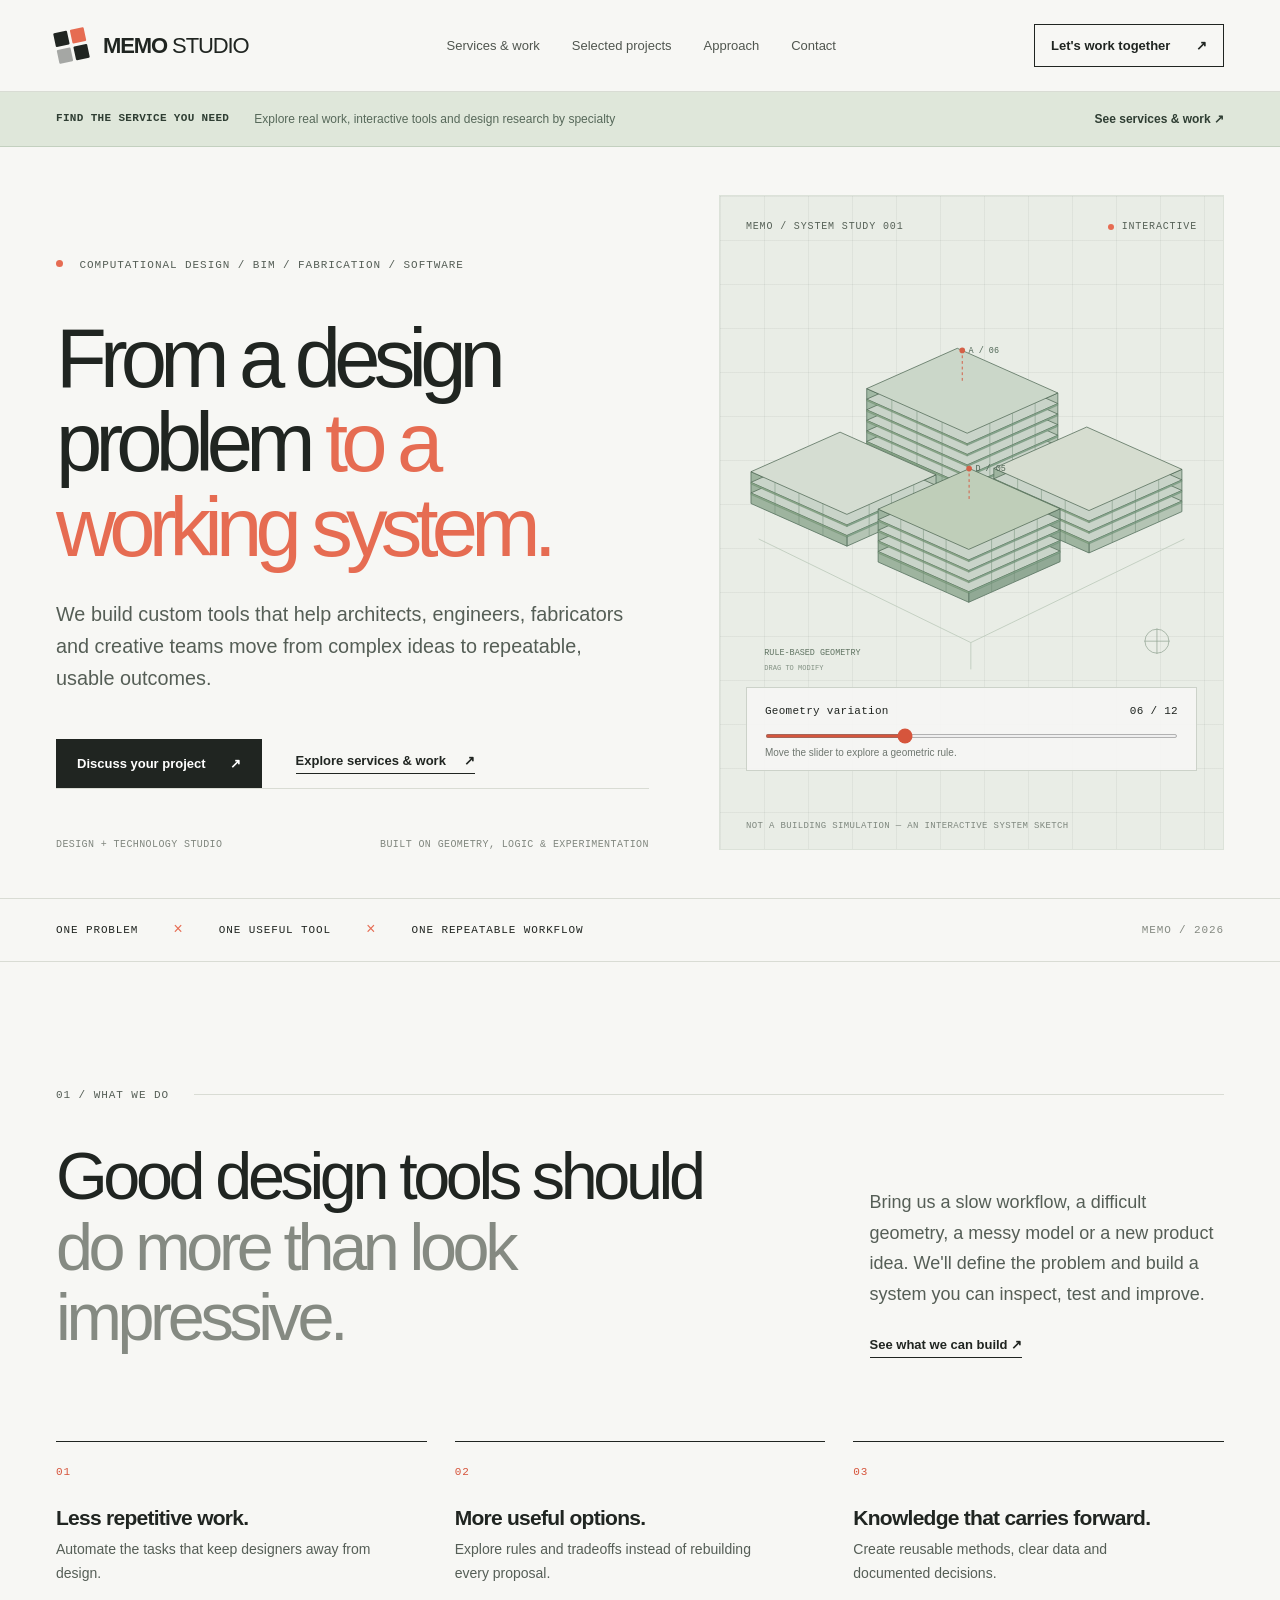
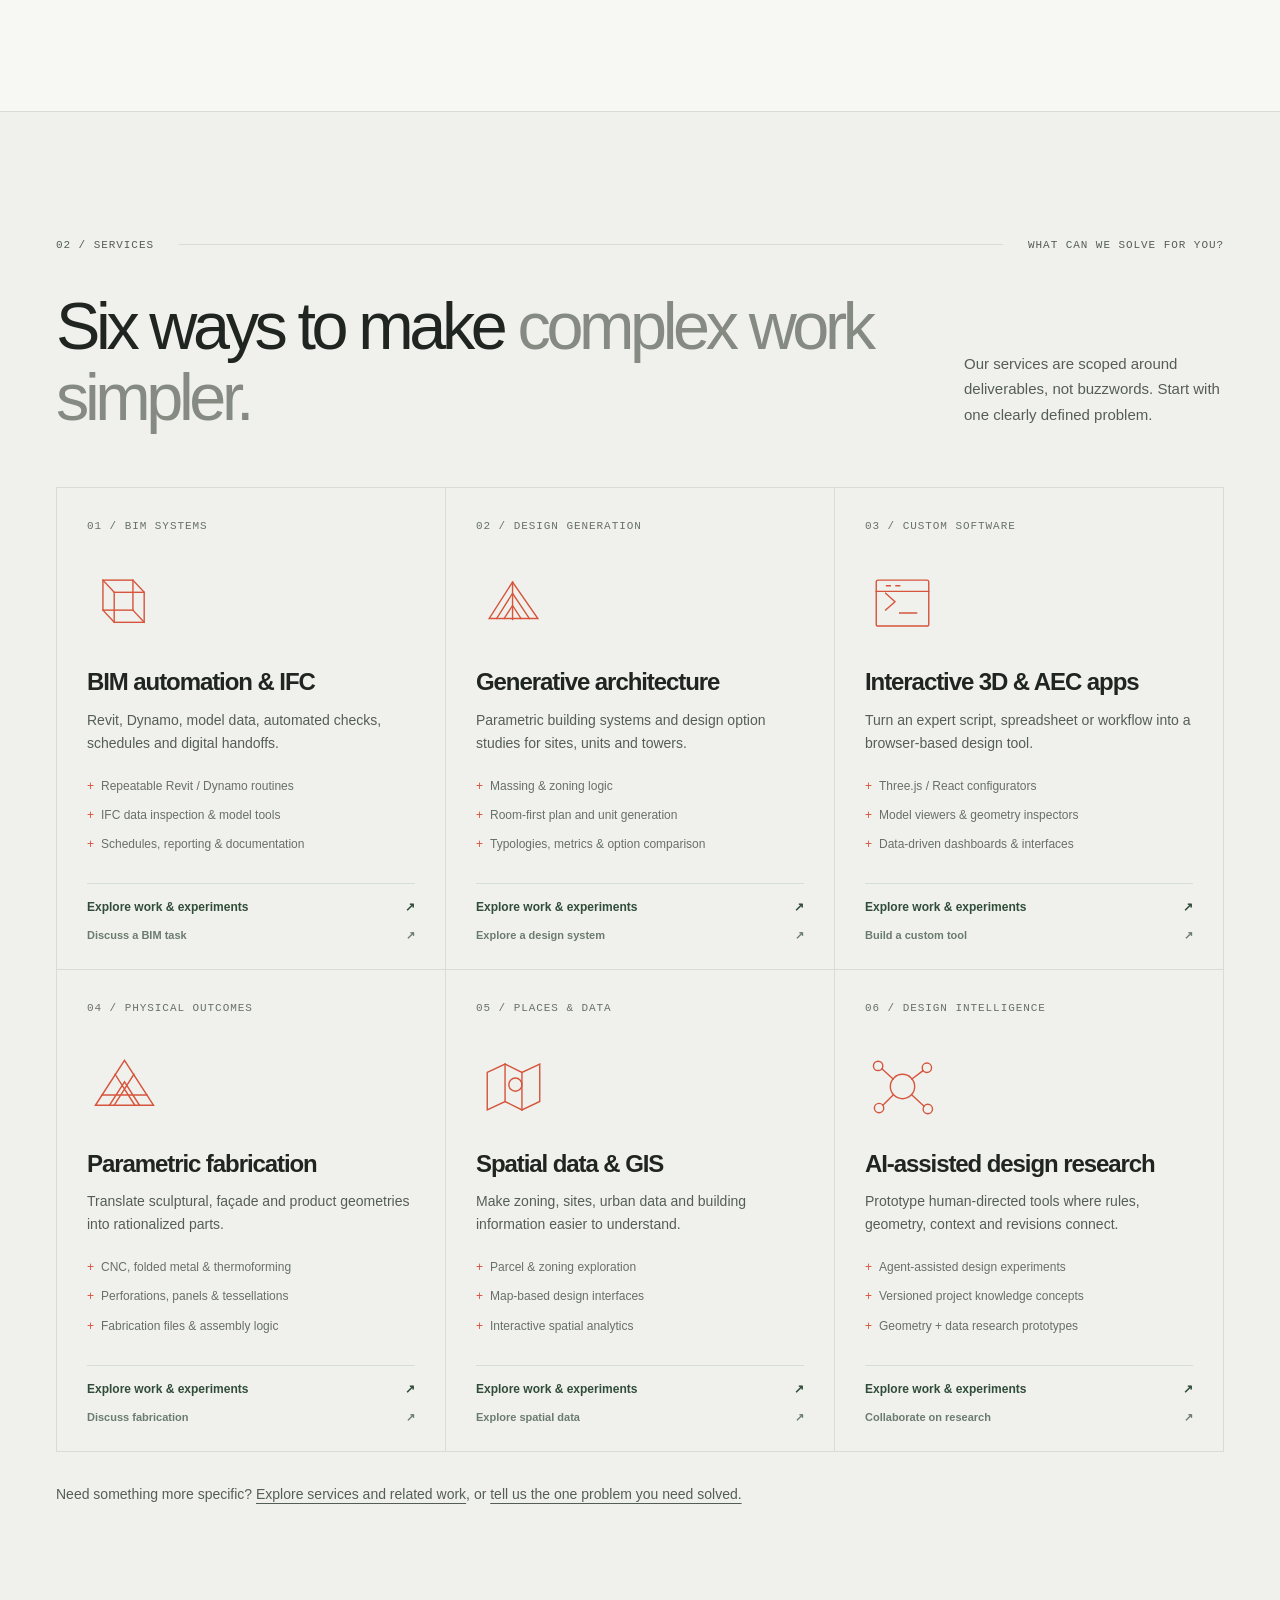
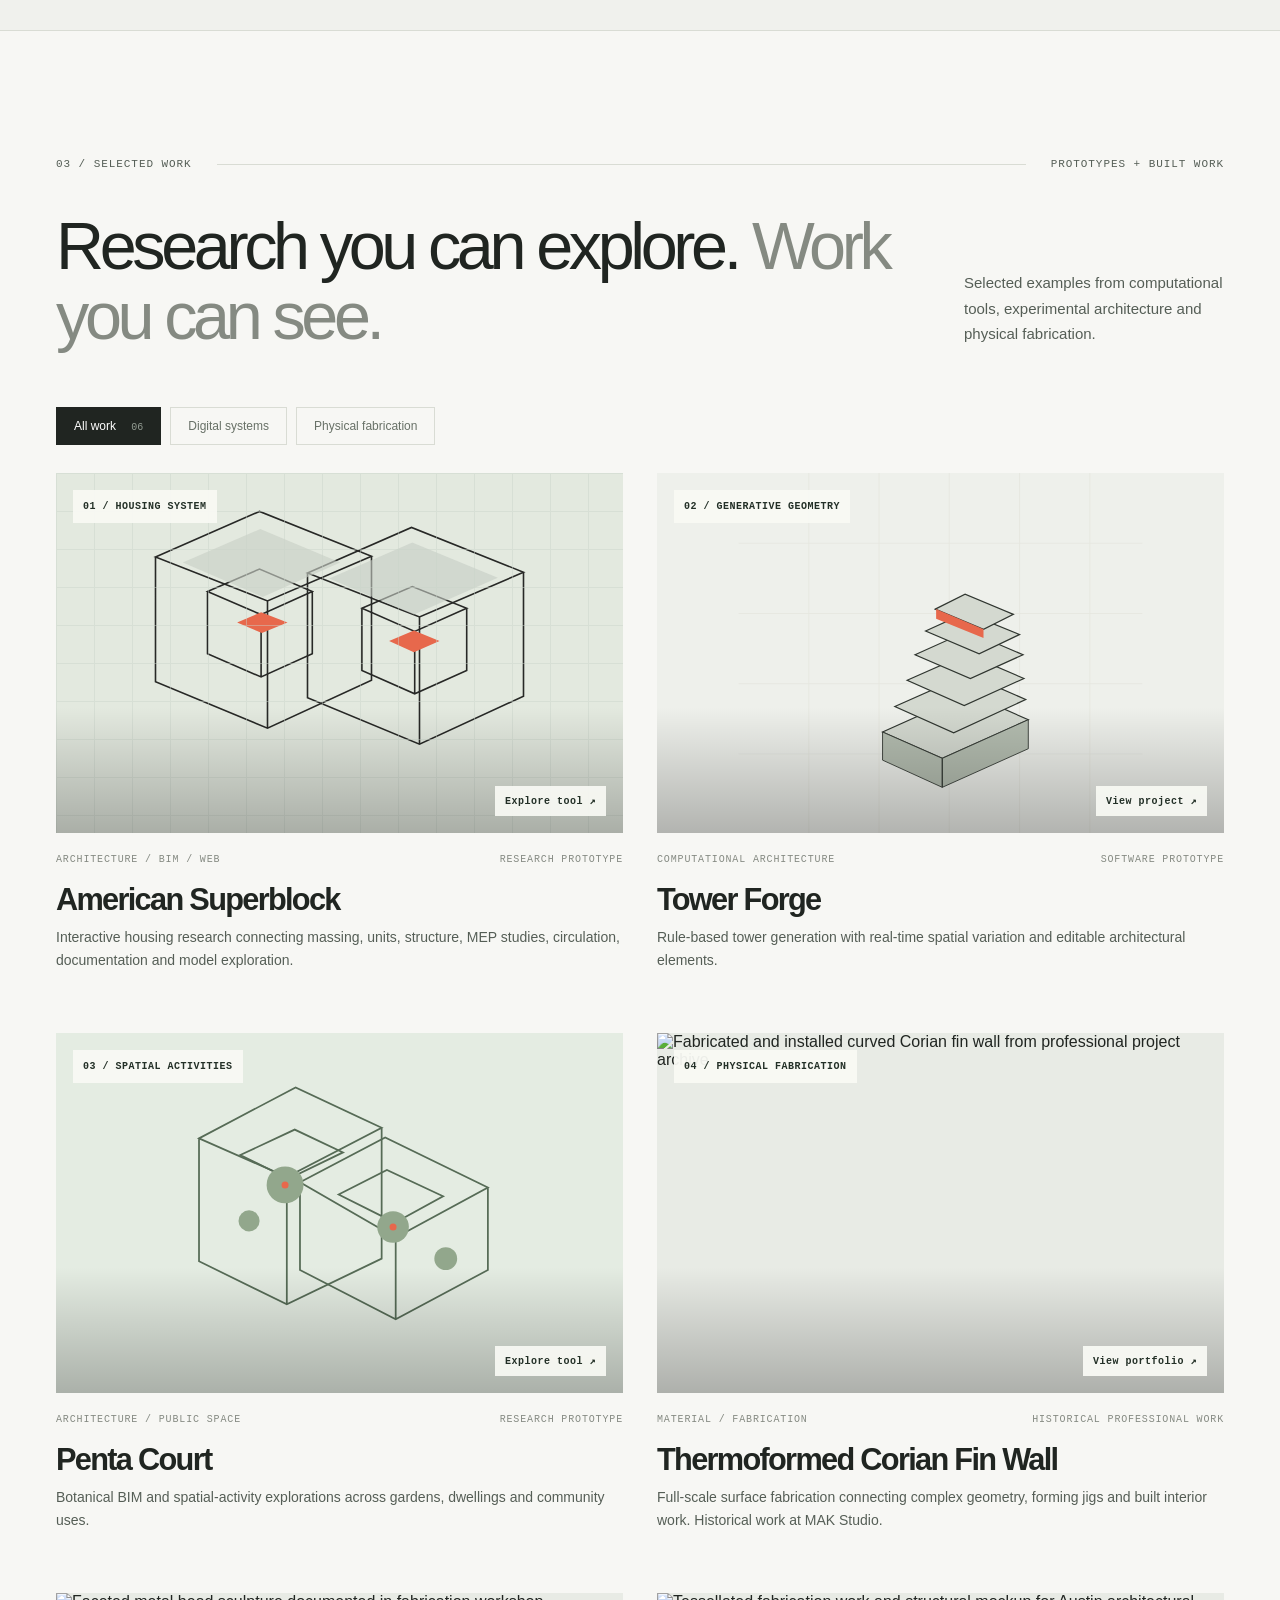
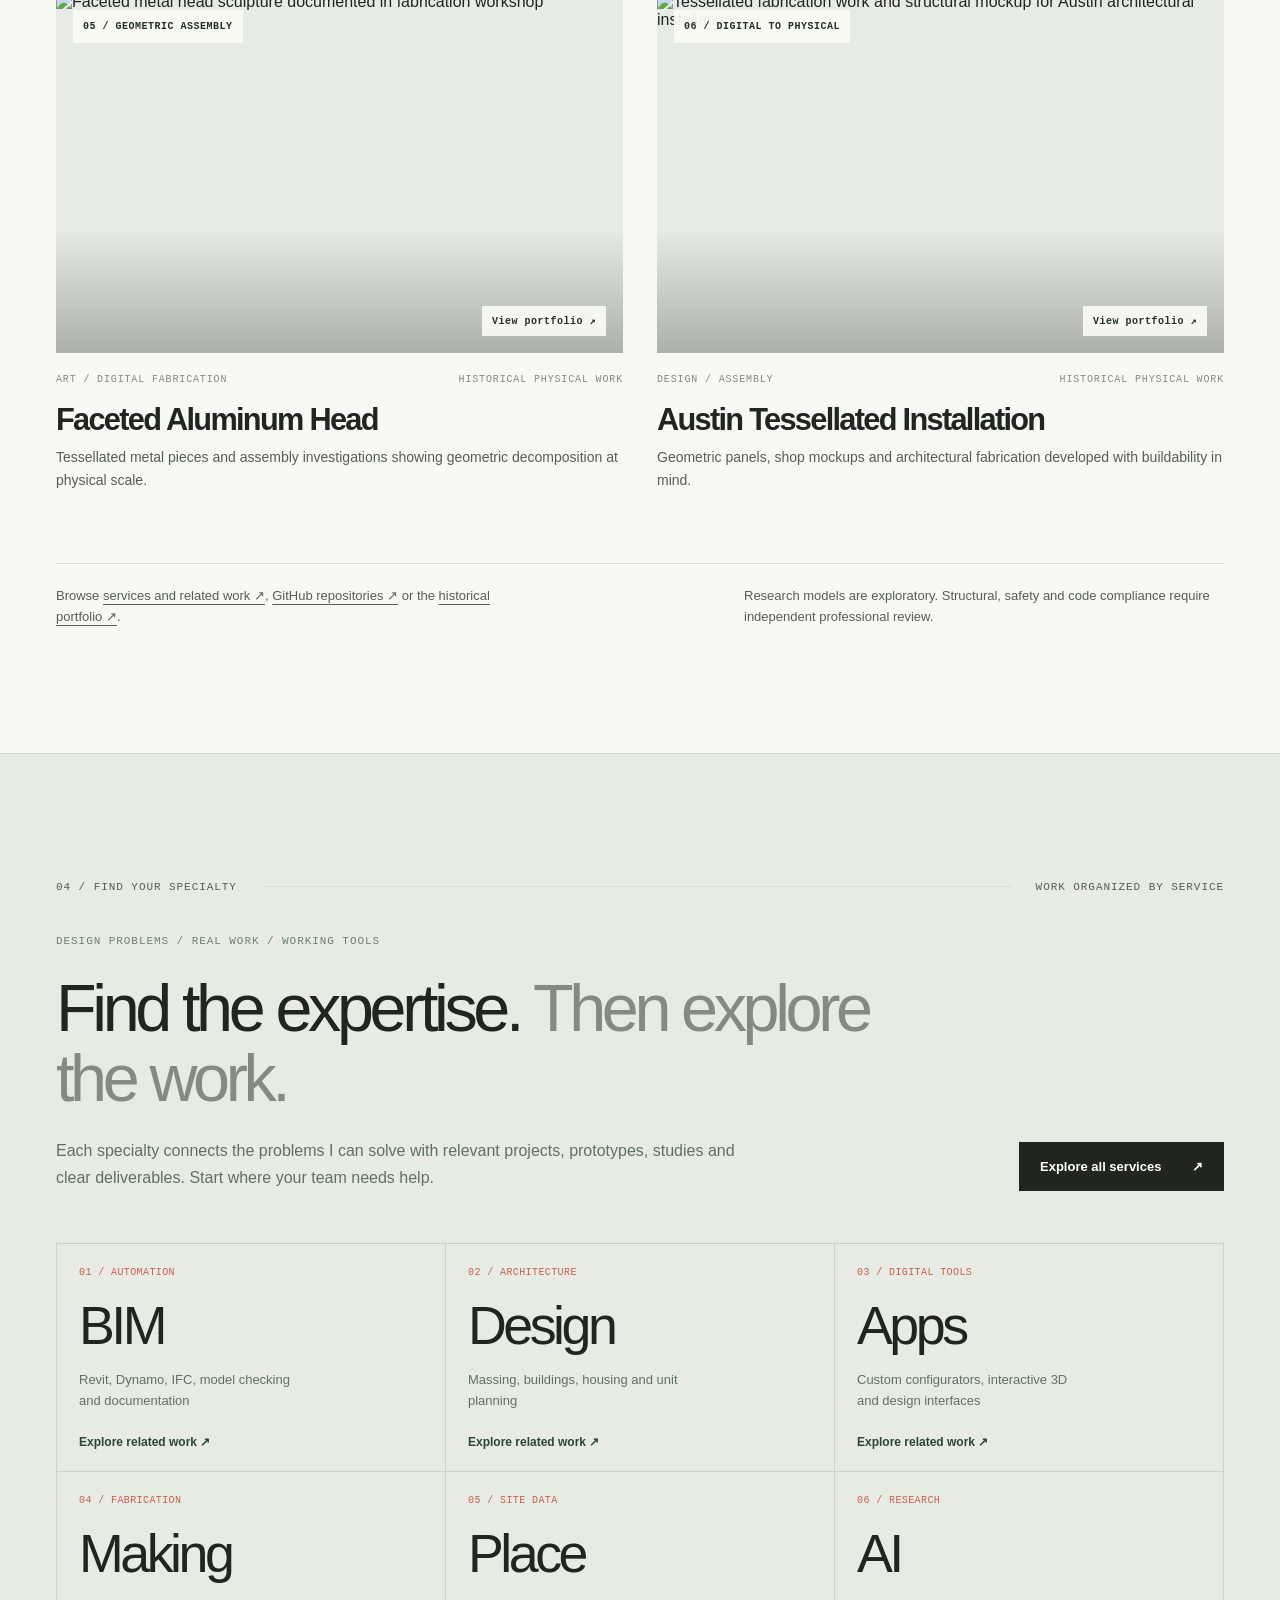
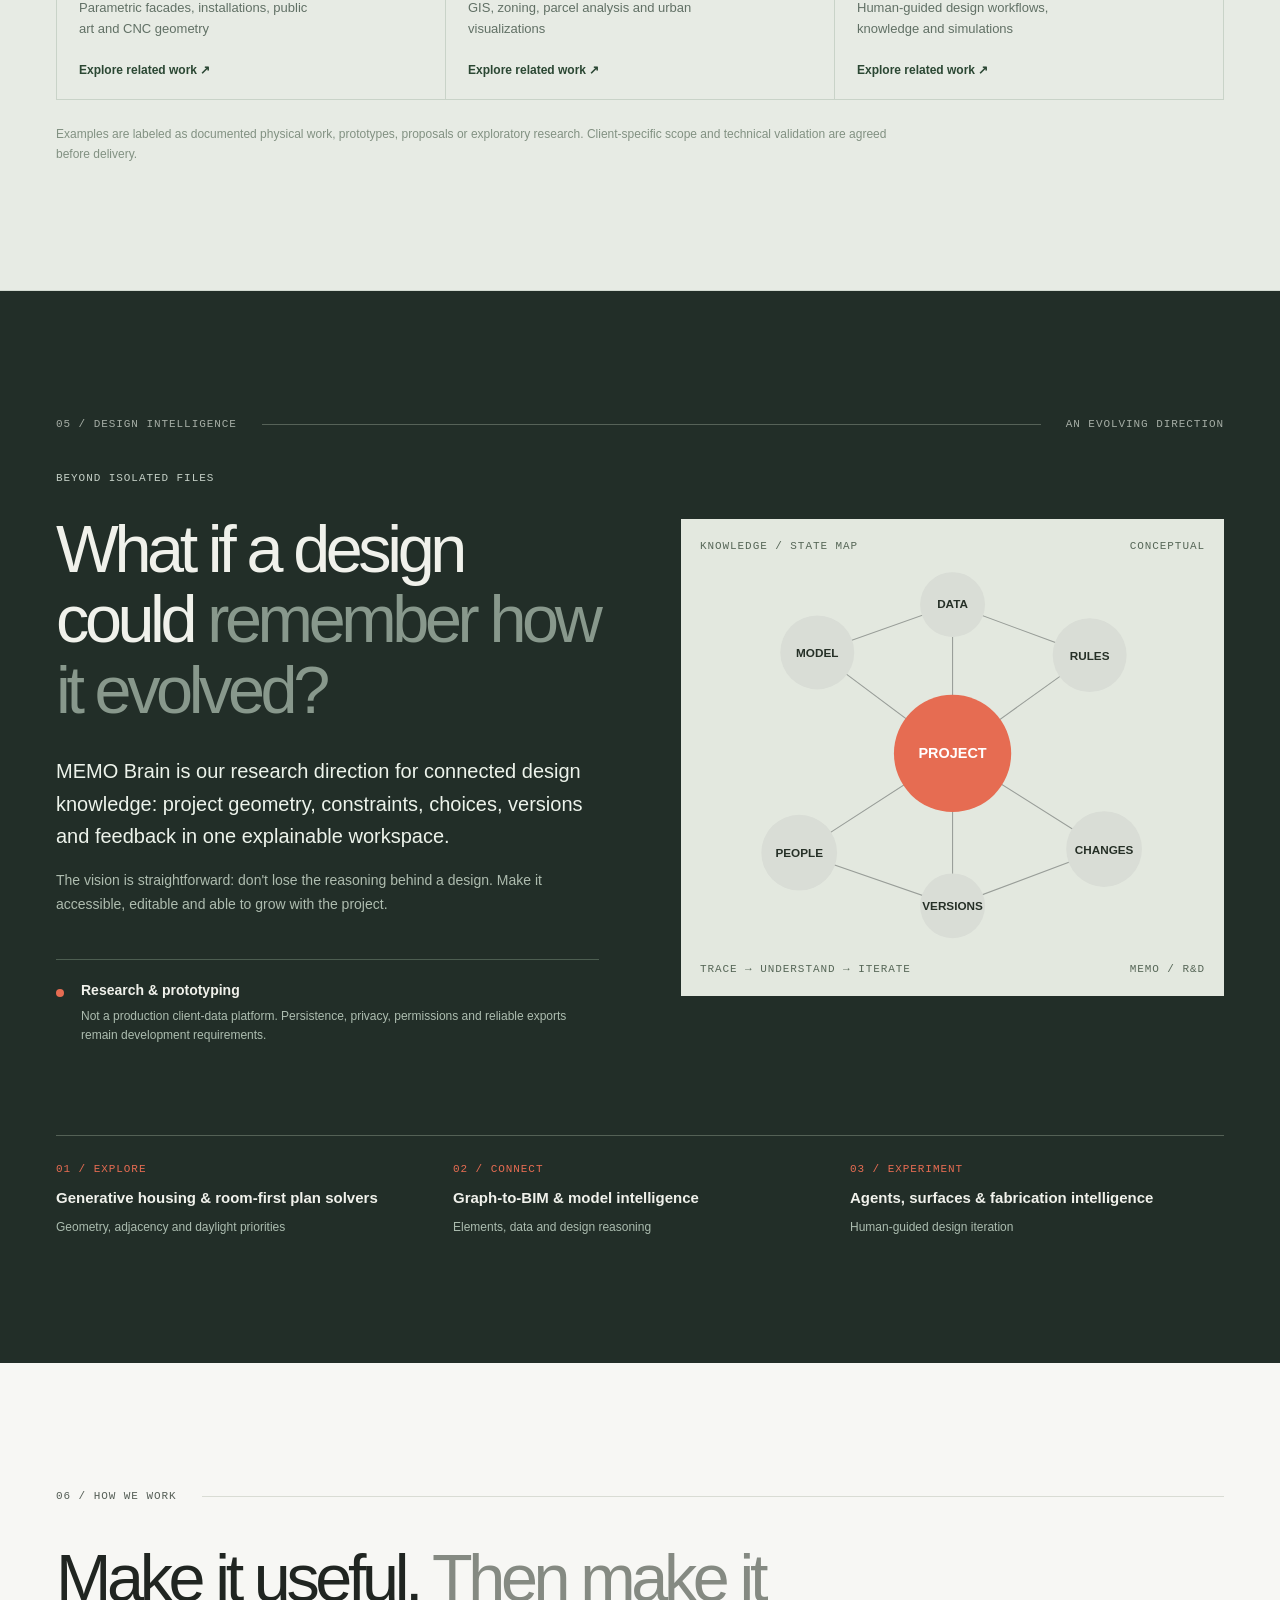
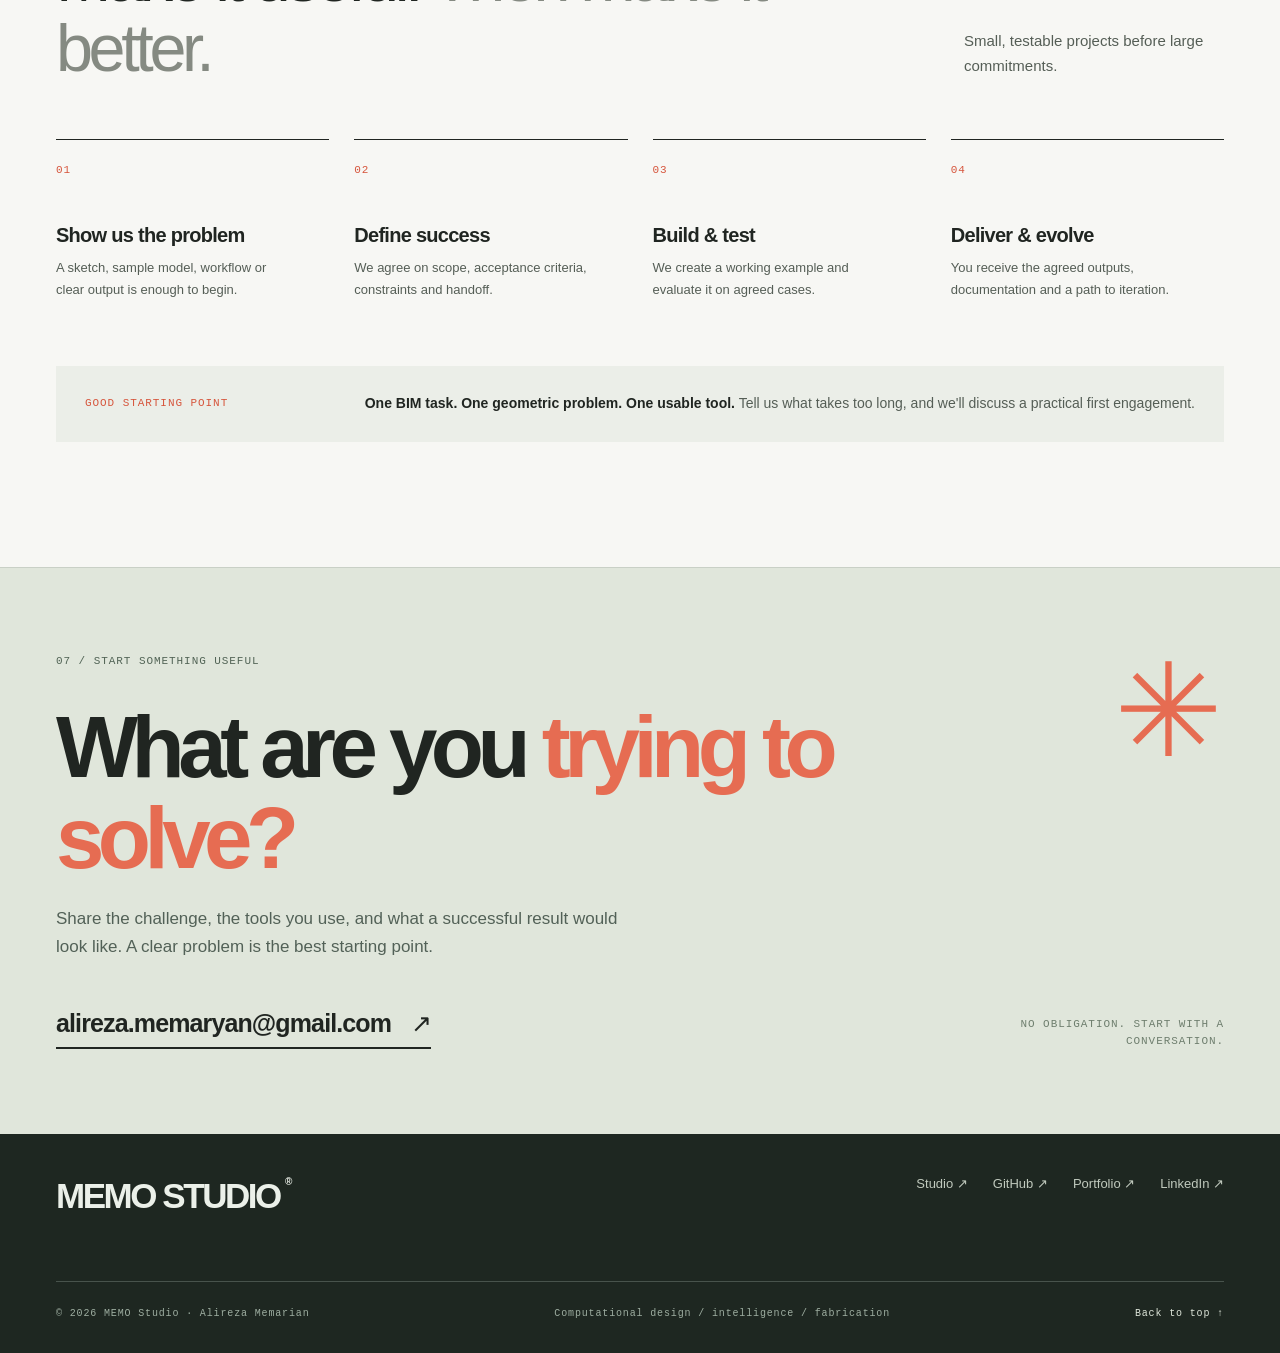
==== index.html @ 7d469c2b "Route homepage project and service links to intuitive services URL" ====
<!doctype html>
<html lang="en">
<head>
  <meta charset="utf-8">
  <meta name="viewport" content="width=device-width, initial-scale=1">
  <meta name="theme-color" content="#f7f7f4">
  <meta name="description" content="MEMO Studio develops computational design tools, BIM automation, generative architecture, parametric fabrication systems and interactive design software.">
  <meta property="og:title" content="MEMO Studio — Design Systems, Built to Work">
  <meta property="og:description" content="From a design problem to a working system. BIM automation, computational design, fabrication and intelligent tools.">
  <meta property="og:type" content="website">
  <title>MEMO STUDIO — From a design problem to a working system</title>
  <link rel="icon" href="./favicon.svg" type="image/svg+xml">
  <link rel="stylesheet" href="./styles.css">
  <script src="./script.js" defer></script>
</head>
<body>
  <a class="skip" href="#content">Skip to content</a>
  <header class="site-header" id="top">
    <div class="header-inner shell">
      <a class="brand" href="#top" aria-label="MEMO Studio home"><span class="brand-symbol" aria-hidden="true"><i></i><i></i><i></i><i></i></span><span>MEMO<span class="brand-light"> STUDIO</span></span></a>
      <nav aria-label="Primary navigation" class="desktop-nav"><a href="./services.html">Services &amp; work</a><a href="#work">Selected projects</a><a href="#approach">Approach</a><a href="#contact">Contact</a></nav>
      <a class="header-contact" href="mailto:alireza.memaryan@gmail.com?subject=MEMO%20Studio%20%E2%80%94%20Project%20inquiry">Let's work together <span aria-hidden="true">↗</span></a>
      <button class="mobile-menu" id="menuToggle" type="button" aria-expanded="false" aria-controls="mobileNav" aria-label="Open navigation"><span></span><span></span></button>
    </div>
    <nav id="mobileNav" class="mobile-nav" aria-label="Mobile navigation" hidden><a href="./services.html">Services &amp; work</a><a href="#work">Selected projects</a><a href="#lab">Research lab</a><a href="#approach">Approach</a><a href="#contact">Contact</a></nav>
  </header>
  <a class="atlas-launch-strip" href="./services.html"><span class="atlas-launch-inner shell"><strong>FIND THE SERVICE YOU NEED</strong><span>Explore real work, interactive tools and design research by specialty</span><b aria-hidden="true">See services &amp; work ↗</b></span></a>

  <main id="content">
    <section class="hero shell" aria-labelledby="hero-title">
      <div class="hero-copy">
        <p class="eyebrow"><span class="status-dot"></span> COMPUTATIONAL DESIGN / BIM / FABRICATION / SOFTWARE</p>
        <h1 id="hero-title">From a design problem <em>to a working system.</em></h1>
        <p class="hero-lead">We build custom tools that help architects, engineers, fabricators and creative teams move from complex ideas to repeatable, usable outcomes.</p>
        <div class="hero-actions"><a class="btn btn-dark" href="#contact">Discuss your project <span aria-hidden="true">↗</span></a><a class="text-link" href="./services.html">Explore services &amp; work <span aria-hidden="true">↗</span></a></div>
        <div class="hero-footnote"><span>Design + technology studio</span><span>Built on geometry, logic &amp; experimentation</span></div>
      </div>
      <div class="hero-visual" aria-label="Interactive modular design study">
        <div class="visual-top"><span>MEMO / SYSTEM STUDY 001</span><span class="live-indicator"><span></span> INTERACTIVE</span></div>
        <svg id="systemDrawing" viewBox="0 0 660 610" role="img" aria-label="An abstract, adjustable isometric modular geometry study"></svg>
        <div class="visual-controls"><div><label for="moduleSlider">Geometry variation</label><span id="moduleValue">06 / 12</span></div><input id="moduleSlider" type="range" min="3" max="12" value="6" aria-label="Change geometry variation"><p>Move the slider to explore a geometric rule.</p></div>
        <span class="visual-corner">NOT A BUILDING SIMULATION — AN INTERACTIVE SYSTEM SKETCH</span>
      </div>
    </section>

    <div class="ticker-border"><div class="shell ticker"><span>ONE PROBLEM</span><span class="ticker-x">×</span><span>ONE USEFUL TOOL</span><span class="ticker-x">×</span><span>ONE REPEATABLE WORKFLOW</span><span class="ticker-right">MEMO / 2026</span></div></div>

    <section class="intro shell section-pad" aria-labelledby="intro-title">
      <div class="section-index"><span>01 / WHAT WE DO</span><span class="rule"></span></div>
      <div class="intro-grid"><h2 id="intro-title" class="display-h2">Good design tools should <span class="muted">do more than look impressive.</span></h2><div class="intro-aside"><p>Bring us a slow workflow, a difficult geometry, a messy model or a new product idea. We'll define the problem and build a system you can inspect, test and improve.</p><a class="underlined" href="#services">See what we can build <span aria-hidden="true">↗</span></a></div></div>
      <div class="outcomes">
        <div><span class="outcome-number">01</span><h3>Less repetitive work.</h3><p>Automate the tasks that keep designers away from design.</p></div>
        <div><span class="outcome-number">02</span><h3>More useful options.</h3><p>Explore rules and tradeoffs instead of rebuilding every proposal.</p></div>
        <div><span class="outcome-number">03</span><h3>Knowledge that carries forward.</h3><p>Create reusable methods, clear data and documented decisions.</p></div>
      </div>
    </section>

    <section class="services-section section-pad" id="services" aria-labelledby="services-title">
      <div class="shell">
        <div class="section-index"><span>02 / SERVICES</span><span class="rule"></span><span>WHAT CAN WE SOLVE FOR YOU?</span></div>
        <div class="section-heading"><h2 id="services-title" class="display-h2">Six ways to make <span class="muted">complex work simpler.</span></h2><p>Our services are scoped around deliverables, not buzzwords. Start with one clearly defined problem.</p></div>
        <div class="services-grid">
          <article class="service-card"><span class="service-id">01 / BIM SYSTEMS</span><div class="service-icon" aria-hidden="true"><svg viewBox="0 0 80 80"><rect x="17" y="14" width="32" height="32"/><rect x="29" y="27" width="32" height="32"/><path d="M17 14 29 27 M49 14 61 27 M49 46 61 59 M17 46 29 59"/></svg></div><h3>BIM automation &amp; IFC</h3><p>Revit, Dynamo, model data, automated checks, schedules and digital handoffs.</p><ul><li>Repeatable Revit / Dynamo routines</li><li>IFC data inspection &amp; model tools</li><li>Schedules, reporting &amp; documentation</li></ul><a class="service-explore" href="./services.html#bim">Explore work &amp; experiments <span aria-hidden="true">↗</span></a><a href="mailto:alireza.memaryan@gmail.com?subject=BIM%20automation%20project" class="service-cta">Discuss a BIM task <span aria-hidden="true">↗</span></a></article>
          <article class="service-card"><span class="service-id">02 / DESIGN GENERATION</span><div class="service-icon" aria-hidden="true"><svg viewBox="0 0 80 80"><path d="m14 55 25-39 27 39H14Z"/><path d="m22 55 17-27 18 27M30 55l9-14 9 14"/><path d="M39 16v40"/></svg></div><h3>Generative architecture</h3><p>Parametric building systems and design option studies for sites, units and towers.</p><ul><li>Massing &amp; zoning logic</li><li>Room-first plan and unit generation</li><li>Typologies, metrics &amp; option comparison</li></ul><a class="service-explore" href="./services.html#generative">Explore work &amp; experiments <span aria-hidden="true">↗</span></a><a href="mailto:alireza.memaryan@gmail.com?subject=Generative%20architecture%20project" class="service-cta">Explore a design system <span aria-hidden="true">↗</span></a></article>
          <article class="service-card"><span class="service-id">03 / CUSTOM SOFTWARE</span><div class="service-icon" aria-hidden="true"><svg viewBox="0 0 80 80"><rect x="12" y="14" width="56" height="49" rx="2"/><path d="M12 26h56M23 20h4M33 20h4M22 46l10-9-10-9M37 49h18"/></svg></div><h3>Interactive 3D &amp; AEC apps</h3><p>Turn an expert script, spreadsheet or workflow into a browser-based design tool.</p><ul><li>Three.js / React configurators</li><li>Model viewers &amp; geometry inspectors</li><li>Data-driven dashboards &amp; interfaces</li></ul><a class="service-explore" href="./services.html#software">Explore work &amp; experiments <span aria-hidden="true">↗</span></a><a href="mailto:alireza.memaryan@gmail.com?subject=Custom%20AEC%20software%20project" class="service-cta">Build a custom tool <span aria-hidden="true">↗</span></a></article>
          <article class="service-card"><span class="service-id">04 / PHYSICAL OUTCOMES</span><div class="service-icon" aria-hidden="true"><svg viewBox="0 0 80 80"><path d="M9 60 40 12 71 60Z"/><path d="M24 60 40 35 56 60M16 49h48M30 27l21 33M50 27 29 60"/></svg></div><h3>Parametric fabrication</h3><p>Translate sculptural, façade and product geometries into rationalized parts.</p><ul><li>CNC, folded metal &amp; thermoforming</li><li>Perforations, panels &amp; tessellations</li><li>Fabrication files &amp; assembly logic</li></ul><a class="service-explore" href="./services.html#fabrication">Explore work &amp; experiments <span aria-hidden="true">↗</span></a><a href="mailto:alireza.memaryan@gmail.com?subject=Digital%20fabrication%20project" class="service-cta">Discuss fabrication <span aria-hidden="true">↗</span></a></article>
          <article class="service-card"><span class="service-id">05 / PLACES &amp; DATA</span><div class="service-icon" aria-hidden="true"><svg viewBox="0 0 80 80"><path d="m12 25 19-9 18 9 19-9v40l-19 9-18-9-19 9Z"/><path d="M31 16v40M49 25v40"/><circle cx="42" cy="38" r="7"/></svg></div><h3>Spatial data &amp; GIS</h3><p>Make zoning, sites, urban data and building information easier to understand.</p><ul><li>Parcel &amp; zoning exploration</li><li>Map-based design interfaces</li><li>Interactive spatial analytics</li></ul><a class="service-explore" href="./services.html#spatial">Explore work &amp; experiments <span aria-hidden="true">↗</span></a><a href="mailto:alireza.memaryan@gmail.com?subject=Spatial%20data%20project" class="service-cta">Explore spatial data <span aria-hidden="true">↗</span></a></article>
          <article class="service-card"><span class="service-id">06 / DESIGN INTELLIGENCE</span><div class="service-icon" aria-hidden="true"><svg viewBox="0 0 80 80"><circle cx="40" cy="40" r="13"/><circle cx="14" cy="18" r="5"/><circle cx="66" cy="20" r="5"/><circle cx="15" cy="63" r="5"/><circle cx="67" cy="64" r="5"/><path d="M18 21 30 32M62 23 50 32M19 60 30 49M63 61 50 49"/></svg></div><h3>AI-assisted design research</h3><p>Prototype human-directed tools where rules, geometry, context and revisions connect.</p><ul><li>Agent-assisted design experiments</li><li>Versioned project knowledge concepts</li><li>Geometry + data research prototypes</li></ul><a class="service-explore" href="./services.html#intelligence">Explore work &amp; experiments <span aria-hidden="true">↗</span></a><a href="mailto:alireza.memaryan@gmail.com?subject=Design%20intelligence%20collaboration" class="service-cta">Collaborate on research <span aria-hidden="true">↗</span></a></article>
        </div>
        <p class="services-note">Need something more specific? <a href="./services.html">Explore services and related work</a>, or <a href="#contact">tell us the one problem you need solved.</a></p>
      </div>
    </section>

    <section class="work-section section-pad shell" id="work" aria-labelledby="work-title">
      <div class="section-index"><span>03 / SELECTED WORK</span><span class="rule"></span><span>PROTOTYPES + BUILT WORK</span></div>
      <div class="section-heading work-heading"><h2 id="work-title" class="display-h2">Research you can explore. <span class="muted">Work you can see.</span></h2><p>Selected examples from computational tools, experimental architecture and physical fabrication.</p></div>
      <div class="filter-bar" role="group" aria-label="Filter projects"><button type="button" class="filter active" data-filter="all" aria-pressed="true">All work <span>06</span></button><button type="button" class="filter" data-filter="digital" aria-pressed="false">Digital systems</button><button type="button" class="filter" data-filter="fabrication" aria-pressed="false">Physical fabrication</button></div>
      <div class="project-grid" id="projectGrid">
        <article class="project-card project-large" data-category="digital"><a class="project-media media-superblock" href="https://memortal.github.io/American-Superblock/" target="_blank" rel="noopener noreferrer" aria-label="Explore American Superblock project"><div class="diagram-grid"></div><svg class="superblock-art" viewBox="0 0 700 450" role="img" aria-label="Abstract arrangement of courtyard buildings"><g fill="none" stroke="#272826" stroke-width="2"><path d="M120 105 250 48 390 104 260 160Z M120 105v156l140 58 130-60V104M260 160v159"/><path d="M310 125 440 68 580 124 450 180Z M310 125v156l140 58 130-60V124M450 180v159"/><path d="M185 148 250 120 316 148 252 177Z M185 148v78l67 29 64-29v-78M252 177v78"/><path d="M378 169 441 142 509 169 444 198Z M378 169v78l66 29 65-29v-78M444 198v78"/></g><path d="M154 112 251 70 351 112 254 155Z" fill="#c9d0c6" fill-opacity=".63"/><path d="m337 132 104-45 107 44-105 46Z" fill="#c6cec5" fill-opacity=".6"/><path d="M222 187 252 174l33 13-32 13Z" fill="#e7684c"/><path d="m412 210 31-13 32 13-32 14Z" fill="#e7684c"/></svg><span class="media-label">01 / HOUSING SYSTEM</span><span class="media-open">Explore tool ↗</span></a><div class="project-meta"><span>Architecture / BIM / Web</span><span>Research prototype</span></div><h3>American Superblock</h3><p>Interactive housing research connecting massing, units, structure, MEP studies, circulation, documentation and model exploration.</p></article>
        <article class="project-card" data-category="digital"><a class="project-media media-tower" href="https://github.com/Memortal/tower-forge" target="_blank" rel="noopener noreferrer" aria-label="Explore Tower Forge repository"><svg viewBox="0 0 460 410" role="img" aria-label="Abstract stepped parametric tower"><g stroke="#e6e7e1" stroke-width="1" fill="none"><path d="M0 80h460M0 160h460M0 240h460M0 320h460M80 0v410M160 0v410M240 0v410M320 0v410M400 0v410"/></g><g fill="#d4d9d0" stroke="#303630" stroke-width="1.4"><path d="m164 295 98-44 68 30-98 44Z"/><path d="m178 266 83-37 66 29-82 38Z"/><path d="m192 236 68-30 65 28-68 31Z"/><path d="m201 207 60-27 63 27-60 27Z"/><path d="m213 180 46-21 61 25-46 22Z"/><path d="m224 155 34-17 55 23-34 17Z"/></g><path d="m164 295 68 30 0 33-68-31Zm68 30 98-44v33l-98 44Z" fill="#b4bdb0" stroke="#303630"/><path d="m225 155 54 23v10l-54-22Z" fill="#e7684c"/></svg><span class="media-label">02 / GENERATIVE GEOMETRY</span><span class="media-open">View project ↗</span></a><div class="project-meta"><span>Computational architecture</span><span>Software prototype</span></div><h3>Tower Forge</h3><p>Rule-based tower generation with real-time spatial variation and editable architectural elements.</p></article>
        <article class="project-card" data-category="digital"><a class="project-media media-penta" href="https://memortal.github.io/Penta-Court/" target="_blank" rel="noopener noreferrer" aria-label="Explore Penta Court"><svg viewBox="0 0 460 410" role="img" aria-label="Procedural garden courtyards and building blocks"><g fill="none" stroke="#566b56" stroke-width="2"><path d="M70 120 180 62 278 108 170 164Z M70 120v140l100 49 108-52V108M170 164v145"/><path d="m185 170 97-51 117 57-105 57-109-63Z M185 170v100l109 56 105-56v-94M294 233v93"/><path d="m117 139 62-29 55 26-62 30Z M229 184l55-28 64 30-55 30Z"/></g><g fill="#92a78c"><circle cx="168" cy="173" r="21"/><circle cx="291" cy="221" r="18"/><circle cx="127" cy="214" r="12"/><circle cx="351" cy="257" r="13"/></g><g fill="#e7684c"><circle cx="168" cy="173" r="4"/><circle cx="291" cy="221" r="4"/></g></svg><span class="media-label">03 / SPATIAL ACTIVITIES</span><span class="media-open">Explore tool ↗</span></a><div class="project-meta"><span>Architecture / Public space</span><span>Research prototype</span></div><h3>Penta Court</h3><p>Botanical BIM and spatial-activity explorations across gardens, dwellings and community uses.</p></article>
        <article class="project-card" data-category="fabrication"><a class="project-media media-photo" href="https://memortal.github.io/Portfolio-/" target="_blank" rel="noopener noreferrer" aria-label="View thermoformed Corian fin wall in portfolio"><img loading="lazy" src="https://raw.githubusercontent.com/Memortal/Portfolio-/main/assets/images/portfolio/20180323-112316-jpg-ad8ef508569c.webp" alt="Fabricated and installed curved Corian fin wall from professional project archive"><span class="media-label">04 / PHYSICAL FABRICATION</span><span class="media-open">View portfolio ↗</span></a><div class="project-meta"><span>Material / Fabrication</span><span>Historical professional work</span></div><h3>Thermoformed Corian Fin Wall</h3><p>Full-scale surface fabrication connecting complex geometry, forming jigs and built interior work. Historical work at MAK Studio.</p></article>
        <article class="project-card" data-category="fabrication"><a class="project-media media-photo" href="https://memortal.github.io/Portfolio-/" target="_blank" rel="noopener noreferrer" aria-label="View faceted metal sculpture portfolio"><img loading="lazy" src="https://raw.githubusercontent.com/Memortal/Portfolio-/main/assets/images/portfolio/dsc-0310-jpg-ace10b0b3ae1.webp" alt="Faceted metal head sculpture documented in fabrication workshop"><span class="media-label">05 / GEOMETRIC ASSEMBLY</span><span class="media-open">View portfolio ↗</span></a><div class="project-meta"><span>Art / Digital fabrication</span><span>Historical physical work</span></div><h3>Faceted Aluminum Head</h3><p>Tessellated metal pieces and assembly investigations showing geometric decomposition at physical scale.</p></article>
        <article class="project-card" data-category="fabrication"><a class="project-media media-photo" href="https://memortal.github.io/Portfolio-/" target="_blank" rel="noopener noreferrer" aria-label="View Austin tessellated installation portfolio"><img loading="lazy" src="https://raw.githubusercontent.com/Memortal/Portfolio-/main/assets/images/portfolio/mak-0162-jpg-70b1077eb745.webp" alt="Tessellated fabrication work and structural mockup for Austin architectural installation"><span class="media-label">06 / DIGITAL TO PHYSICAL</span><span class="media-open">View portfolio ↗</span></a><div class="project-meta"><span>Design / Assembly</span><span>Historical physical work</span></div><h3>Austin Tessellated Installation</h3><p>Geometric panels, shop mockups and architectural fabrication developed with buildability in mind.</p></article>
      </div>
      <div class="work-footer"><p>Browse <a href="./services.html">services and related work ↗</a>, <a href="https://github.com/Memortal" target="_blank" rel="noopener noreferrer">GitHub repositories ↗</a> or the <a href="https://memortal.github.io/Portfolio-/" target="_blank" rel="noopener noreferrer">historical portfolio ↗</a>.</p><p>Research models are exploratory. Structural, safety and code compliance require independent professional review.</p></div>
    </section>

    <section class="atlas-teaser-section section-pad" id="explore-services" aria-labelledby="explore-services-title"><div class="shell">
  <div class="section-index"><span>04 / FIND YOUR SPECIALTY</span><span class="rule"></span><span>WORK ORGANIZED BY SERVICE</span></div>
  <div class="atlas-teaser-heading"><div>
    <p class="eyebrow">DESIGN PROBLEMS / REAL WORK / WORKING TOOLS</p>
    <h2 id="explore-services-title" class="display-h2">Find the expertise. <span class="muted">Then explore the work.</span></h2>
    <p>Each specialty connects the problems I can solve with relevant projects, prototypes, studies and clear deliverables. Start where your team needs help.</p>
  </div><a href="./services.html" class="btn btn-dark">Explore all services <span aria-hidden="true">↗</span></a></div>
  <div class="atlas-source-preview service-preview-list">
    <a href="./services.html#bim"><span class="atlas-preview-index">01 / AUTOMATION</span><strong>BIM</strong><span>Revit, Dynamo, IFC, model checking and documentation</span><b>Explore related work ↗</b></a>
    <a href="./services.html#generative"><span class="atlas-preview-index">02 / ARCHITECTURE</span><strong>Design</strong><span>Massing, buildings, housing and unit planning</span><b>Explore related work ↗</b></a>
    <a href="./services.html#software"><span class="atlas-preview-index">03 / DIGITAL TOOLS</span><strong>Apps</strong><span>Custom configurators, interactive 3D and design interfaces</span><b>Explore related work ↗</b></a>
    <a href="./services.html#fabrication"><span class="atlas-preview-index">04 / FABRICATION</span><strong>Making</strong><span>Parametric facades, installations, public art and CNC geometry</span><b>Explore related work ↗</b></a>
    <a href="./services.html#spatial"><span class="atlas-preview-index">05 / SITE DATA</span><strong>Place</strong><span>GIS, zoning, parcel analysis and urban visualizations</span><b>Explore related work ↗</b></a>
    <a href="./services.html#intelligence"><span class="atlas-preview-index">06 / RESEARCH</span><strong>AI</strong><span>Human-guided design workflows, knowledge and simulations</span><b>Explore related work ↗</b></a>
  </div>
  <p class="atlas-teaser-footnote">Examples are labeled as documented physical work, prototypes, proposals or exploratory research. Client-specific scope and technical validation are agreed before delivery.</p>
</div></section>
    <section class="lab-section section-pad" id="lab" aria-labelledby="lab-title"><div class="shell">
      <div class="section-index"><span>05 / DESIGN INTELLIGENCE</span><span class="rule"></span><span>AN EVOLVING DIRECTION</span></div>
      <div class="lab-grid"><div class="lab-copy"><p class="eyebrow">BEYOND ISOLATED FILES</p><h2 id="lab-title" class="display-h2">What if a design could <span class="muted">remember how it evolved?</span></h2><p class="lab-lead">MEMO Brain is our research direction for connected design knowledge: project geometry, constraints, choices, versions and feedback in one explainable workspace.</p><p>The vision is straightforward: don't lose the reasoning behind a design. Make it accessible, editable and able to grow with the project.</p><div class="research-status"><span class="research-pulse"></span><div><strong>Research &amp; prototyping</strong><small>Not a production client-data platform. Persistence, privacy, permissions and reliable exports remain development requirements.</small></div></div></div>
      <div class="lab-diagram" aria-label="Concept diagram of a design knowledge network"><div class="lab-diagram-title"><span>KNOWLEDGE / STATE MAP</span><span>CONCEPTUAL</span></div><svg viewBox="0 0 560 450" role="img" aria-label="Connections between model, geometry, people, constraints, decisions and versions"><g stroke="#999e99" stroke-width="1.2" fill="none"><path d="M280 220 130 108M280 220 432 111M280 220 110 330M280 220 448 326M280 220 280 55M280 220 280 389M130 108 280 55 432 111M110 330 280 389 448 326"/></g><g><circle cx="280" cy="220" r="65" fill="#e66c52"/><circle cx="130" cy="108" r="41" fill="#d9ddd6"/><circle cx="432" cy="111" r="41" fill="#d9ddd6"/><circle cx="110" cy="330" r="42" fill="#d9ddd6"/><circle cx="448" cy="326" r="42" fill="#d9ddd6"/><circle cx="280" cy="55" r="36" fill="#d9ddd6"/><circle cx="280" cy="389" r="36" fill="#d9ddd6"/></g><g text-anchor="middle" font-size="13" font-weight="650" fill="#263027"><text x="280" y="225" fill="white" font-size="16">PROJECT</text><text x="130" y="113">MODEL</text><text x="432" y="116">RULES</text><text x="110" y="335">PEOPLE</text><text x="448" y="331">CHANGES</text><text x="280" y="59">DATA</text><text x="280" y="394">VERSIONS</text></g></svg><div class="lab-diagram-bottom"><span>TRACE → UNDERSTAND → ITERATE</span><span>MEMO / R&amp;D</span></div></div></div>
      <div class="research-strips"><div><span>01 / EXPLORE</span><strong>Generative housing &amp; room-first plan solvers</strong><small>Geometry, adjacency and daylight priorities</small></div><div><span>02 / CONNECT</span><strong>Graph-to-BIM &amp; model intelligence</strong><small>Elements, data and design reasoning</small></div><div><span>03 / EXPERIMENT</span><strong>Agents, surfaces &amp; fabrication intelligence</strong><small>Human-guided design iteration</small></div></div>
    </div></section>

    <section class="approach-section shell section-pad" id="approach" aria-labelledby="approach-title"><div class="section-index"><span>06 / HOW WE WORK</span><span class="rule"></span></div><div class="section-heading"><h2 id="approach-title" class="display-h2">Make it useful. <span class="muted">Then make it better.</span></h2><p>Small, testable projects before large commitments.</p></div><div class="steps"><div><span>01</span><h3>Show us the problem</h3><p>A sketch, sample model, workflow or clear output is enough to begin.</p></div><div><span>02</span><h3>Define success</h3><p>We agree on scope, acceptance criteria, constraints and handoff.</p></div><div><span>03</span><h3>Build &amp; test</h3><p>We create a working example and evaluate it on agreed cases.</p></div><div><span>04</span><h3>Deliver &amp; evolve</h3><p>You receive the agreed outputs, documentation and a path to iteration.</p></div></div><div class="approach-note"><span>GOOD STARTING POINT</span><p><strong>One BIM task. One geometric problem. One usable tool.</strong> Tell us what takes too long, and we'll discuss a practical first engagement.</p></div></section>

    <section class="contact-section" id="contact" aria-labelledby="contact-title"><div class="shell contact-inner"><div><p class="eyebrow">07 / START SOMETHING USEFUL</p><h2 id="contact-title">What are you <em>trying to solve?</em></h2><p>Share the challenge, the tools you use, and what a successful result would look like. A clear problem is the best starting point.</p><a class="contact-email" href="mailto:alireza.memaryan@gmail.com?subject=MEMO%20Studio%20%E2%80%94%20Project%20inquiry&body=Hi%20MEMO%20Studio%2C%0A%0AThe%20problem%20I%27m%20trying%20to%20solve%3A%0A%0ASoftware%20or%20files%20involved%3A%0A%0AWhat%20a%20successful%20outcome%20looks%20like%3A%0A%0A">alireza.memaryan@gmail.com <span aria-hidden="true">↗</span></a></div><div class="contact-side"><div class="contact-asterisk" aria-hidden="true">✳</div><span>NO OBLIGATION. START WITH A CONVERSATION.</span></div></div></section>
  </main>
  <footer class="footer"><div class="shell"><div class="footer-top"><a href="#top" class="footer-brand">MEMO STUDIO<span>®</span></a><div class="footer-links"><a href="https://memostudio.design/" target="_blank" rel="noopener noreferrer">Studio ↗</a><a href="https://github.com/Memortal" target="_blank" rel="noopener noreferrer">GitHub ↗</a><a href="https://memortal.github.io/Portfolio-/" target="_blank" rel="noopener noreferrer">Portfolio ↗</a><a href="https://www.linkedin.com/in/alireza-memarian-118730288" target="_blank" rel="noopener noreferrer">LinkedIn ↗</a></div></div><div class="footer-bottom"><span>© <span id="copyrightYear">2026</span> MEMO Studio · Alireza Memarian</span><span>Computational design / intelligence / fabrication</span><a href="#top">Back to top ↑</a></div></div></footer>
</body>
</html>
---- styles.css ----
:root{--paper:#f7f7f4;--white:#ffffff;--ink:#202521;--sub:#555e56;--muted:#858a82;--line:#d9dcd4;--accent:#e66c52;--accent-dark:#d6553c;--dark:#1e2823;--radius:3px;--shell:1440px}
*{box-sizing:border-box}html{scroll-behavior:smooth}body{margin:0;background:var(--paper);color:var(--ink);font-family:Inter,"Helvetica Neue",Arial,sans-serif;-webkit-font-smoothing:antialiased}button,input{font:inherit}a{color:inherit;text-decoration:none}button{cursor:pointer}a:focus-visible,button:focus-visible,input:focus-visible{outline:3px solid var(--accent);outline-offset:4px}img,svg{display:block;max-width:100%}.shell{width:min(var(--shell),calc(100% - 112px));margin-inline:auto}.skip{position:absolute;left:12px;top:-100px;background:var(--ink);color:white;padding:12px;z-index:200}.skip:focus{top:12px}.section-pad{padding-block:125px}.muted{color:var(--muted)}.eyebrow,.section-index,.service-id,.media-label,.visual-top,.visual-corner,.lab-diagram-title,.lab-diagram-bottom,.contact-side,.project-meta,.research-strips span,.steps>div>span,.approach-note>span,.footer-bottom,.outcome-number{font-family:"SFMono-Regular",Consolas,Monaco,monospace;font-size:11px;letter-spacing:.085em;line-height:1.5}.section-index{display:flex;align-items:center;gap:25px;color:var(--sub);margin-bottom:38px;text-transform:uppercase}.section-index .rule{height:1px;background:var(--line);flex:1}.display-h2{font-size:clamp(44px,5.2vw,78px);font-weight:540;line-height:1.06;letter-spacing:-.066em;margin:0;max-width:1000px}.section-heading{display:flex;justify-content:space-between;align-items:end;gap:60px;margin-bottom:55px}.section-heading h2{max-width:930px}.section-heading>p{width:260px;flex-shrink:0;font-size:15px;line-height:1.7;color:var(--sub);margin:0 0 5px}.site-header{position:relative;z-index:10;background:rgba(247,247,244,.96);border-bottom:1px solid var(--line)}.header-inner{height:91px;display:flex;align-items:center;justify-content:space-between;gap:28px}.brand{display:inline-flex;align-items:center;gap:16px;white-space:nowrap;font-weight:800;letter-spacing:-.05em;font-size:22px}.brand-light{font-weight:420}.brand-symbol{width:31px;height:31px;display:grid;grid-template-columns:1fr 1fr;gap:3px;transform:rotate(-12deg)}.brand-symbol i{background:var(--ink);border-radius:1px}.brand-symbol i:nth-child(2){background:var(--accent)}.brand-symbol i:nth-child(3){opacity:.38}.desktop-nav{display:flex;gap:32px;align-items:center;font-size:13px;color:#50564f}.desktop-nav a,.footer-links a{transition:color .15s}.desktop-nav a:hover,.footer-links a:hover{color:var(--accent-dark)}.header-contact{border:1px solid var(--ink);padding:13px 16px;font-size:13px;font-weight:650;white-space:nowrap;transition:background .2s,color .2s}.header-contact span{margin-left:22px}.header-contact:hover{background:var(--ink);color:var(--white)}.mobile-menu,.mobile-nav{display:none}
.hero{min-height:688px;display:grid;grid-template-columns:minmax(0,1.08fr) minmax(390px,.92fr);gap:70px;align-items:stretch;padding-top:48px;padding-bottom:48px}.hero-copy{display:flex;flex-direction:column;padding-top:62px}.eyebrow{margin:0;color:var(--sub)}.status-dot{width:7px;height:7px;display:inline-block;background:var(--accent);border-radius:50%;margin-right:9px;vertical-align:1px}.hero h1{font-size:clamp(60px,6.5vw,103px);max-width:850px;line-height:1.02;letter-spacing:-.082em;font-weight:530;margin:43px 0 27px}.hero h1 em,.contact-section h2 em{font-style:normal;color:var(--accent)}.hero-lead{max-width:575px;font-size:clamp(16px,1.55vw,21px);line-height:1.62;color:var(--sub);margin:0}.hero-actions{display:flex;align-items:center;gap:34px;margin-top:44px}.btn{display:inline-flex;justify-content:space-between;gap:24px;align-items:center;padding:17px 21px;font-weight:620;font-size:13px;transition:background .18s,transform .18s}.btn:hover{transform:translateY(-2px)}.btn-dark{background:var(--ink);color:white;min-width:205px}.btn-dark:hover{background:var(--accent-dark)}.text-link,.underlined{border-bottom:1px solid var(--ink);padding-bottom:5px;font-size:13px;font-weight:620}.text-link span{margin-left:14px}.hero-footnote{display:flex;justify-content:space-between;gap:15px;margin-top:auto;padding-top:50px;border-top:1px solid var(--line);font-family:monospace;font-size:10px;text-transform:uppercase;letter-spacing:.04em;color:#81877f}.hero-visual{position:relative;min-height:605px;overflow:hidden;background:#e9ede6;border:1px solid #dce2d9;display:flex;flex-direction:column}.hero-visual:before{content:"";position:absolute;inset:0;background-image:linear-gradient(rgba(76,94,81,.07) 1px,transparent 1px),linear-gradient(90deg,rgba(76,94,81,.07) 1px,transparent 1px);background-size:44px 44px;pointer-events:none}.visual-top{display:flex;justify-content:space-between;position:relative;z-index:1;padding:23px 26px;color:#566157;font-size:10px}.live-indicator{display:inline-flex;align-items:center;gap:8px}.live-indicator span{height:6px;width:6px;background:var(--accent);border-radius:50%}#systemDrawing{width:100%;min-height:0;max-height:430px;flex:1;position:relative;z-index:1;overflow:visible}.visual-controls{position:relative;z-index:1;background:rgba(247,247,244,.91);border:1px solid #ccd2c9;margin:0 26px 44px;padding:17px 18px 12px}.visual-controls>div{display:flex;justify-content:space-between;align-items:center;font-family:monospace;font-size:11px;letter-spacing:.025em}.visual-controls input{display:block;width:100%;height:4px;accent-color:var(--accent-dark);margin:17px 0 9px}.visual-controls p{margin:0;font-size:10px;color:#6f7770}.visual-corner{position:absolute;bottom:15px;left:26px;color:#7e877e;font-size:9px;letter-spacing:.04em}
.ticker-border{border-top:1px solid var(--line);border-bottom:1px solid var(--line)}.ticker{display:flex;gap:35px;align-items:center;min-height:62px;font-family:monospace;font-size:11px;letter-spacing:.08em}.ticker-x{color:var(--accent);font-size:16px}.ticker-right{margin-left:auto;color:var(--muted)}
.intro-grid{display:grid;grid-template-columns:1.9fr 1fr;gap:12%;align-items:end}.intro-grid h2{max-width:890px}.intro-aside p{font-size:18px;color:var(--sub);line-height:1.7;margin:0 0 25px}.outcomes{display:grid;grid-template-columns:repeat(3,1fr);gap:28px;margin-top:88px}.outcomes>div{border-top:1px solid var(--ink);padding-top:19px}.outcome-number{color:var(--accent-dark)}.outcomes h3{font-size:21px;letter-spacing:-.035em;margin:26px 0 8px;font-weight:580}.outcomes p{font-size:14px;color:var(--sub);line-height:1.7;max-width:315px;margin:0}
.services-section{background:#f0f1ed;border-block:1px solid var(--line)}.services-grid{display:grid;grid-template-columns:repeat(3,minmax(0,1fr));border-top:1px solid var(--line);border-left:1px solid var(--line)}.service-card{min-height:410px;padding:30px 30px 27px;border-right:1px solid var(--line);border-bottom:1px solid var(--line);display:flex;flex-direction:column;background:transparent;transition:background .2s}.service-card:hover{background:#fcfcfa}.service-id{color:#687267}.service-icon{height:94px;width:94px;display:flex;align-items:center;margin:23px 0 16px;color:var(--accent-dark)}.service-icon svg{width:75px;height:75px;stroke:currentColor;stroke-width:1.5;fill:none;stroke-linecap:square}.service-card h3{font-size:24px;line-height:1.2;letter-spacing:-.045em;font-weight:580;margin:0 0 12px}.service-card p{font-size:14px;line-height:1.64;color:var(--sub);margin:0 0 17px;max-width:330px}.service-card ul{list-style:none;padding:0;margin:0 0 24px}.service-card li{font-size:12px;line-height:1.6;padding:5px 0 5px 14px;position:relative;color:#687067}.service-card li:before{content:"+";position:absolute;left:0;color:var(--accent-dark)}.service-cta{border-top:1px solid var(--line);padding-top:15px;margin-top:auto;font-size:12px;font-weight:650;display:flex;justify-content:space-between}.service-card:hover .service-cta{color:var(--accent-dark)}.services-note{margin:31px 0 0;color:var(--sub);font-size:14px;line-height:1.6}.services-note a{text-decoration:underline;text-underline-offset:4px}
.work-heading h2{max-width:940px}.filter-bar{display:flex;gap:9px;margin-bottom:28px}.filter{border:1px solid var(--line);padding:11px 17px;background:transparent;color:#687167;font-size:12px;transition:.15s}.filter:hover,.filter.active{color:white;background:var(--ink);border-color:var(--ink)}.filter span{margin-left:12px;font-family:monospace;font-size:10px;color:#939d93}.project-grid{display:grid;grid-template-columns:repeat(2,minmax(0,1fr));column-gap:34px;row-gap:60px}.project-card[hidden]{display:none}.project-media{height:360px;position:relative;overflow:hidden;background:#e8ebe5;display:block}.project-media svg{height:100%;width:100%;object-fit:cover;transition:transform .4s}.project-media:hover svg,.project-media:hover img{transform:scale(1.035)}.project-media img{width:100%;height:100%;object-fit:cover;transition:transform .4s}.project-media:after{content:"";position:absolute;inset:0;background:linear-gradient(0deg,rgba(0,0,0,.25),transparent 35%);pointer-events:none}.media-label,.media-open{position:absolute;z-index:2;font-family:monospace;color:#233027;font-size:10px;font-weight:650;letter-spacing:.05em;background:rgba(249,250,245,.92);padding:9px 10px}.media-label{left:17px;top:17px}.media-open{right:17px;bottom:17px}.media-photo .media-open,.media-photo .media-label{background:rgba(249,250,245,.94)}.media-superblock{background:#e3e9df}.media-superblock .diagram-grid{position:absolute;inset:0;background-image:linear-gradient(#cad4ca 1px,transparent 1px),linear-gradient(90deg,#cad4ca 1px,transparent 1px);background-size:38px 38px;opacity:.45}.media-tower{background:#eef0eb}.media-penta{background:#e4ece2}.project-meta{display:flex;justify-content:space-between;gap:15px;padding-top:19px;color:var(--muted);font-size:10px;text-transform:uppercase}.project-card h3{font-size:clamp(23px,2.4vw,34px);margin:15px 0 8px;font-weight:550;letter-spacing:-.055em}.project-card p{color:var(--sub);margin:0;font-size:14px;line-height:1.68;max-width:600px}.work-footer{display:flex;justify-content:space-between;gap:50px;margin-top:70px;padding-top:22px;border-top:1px solid var(--line);font-size:13px;color:var(--sub)}.work-footer p{margin:0;line-height:1.6;max-width:480px}.work-footer a{text-decoration:underline;text-underline-offset:4px}
.lab-section{background:#222e28;color:#f0f1eb}.lab-section .section-index{color:#a5ada5}.lab-section .rule{background:#566258}.lab-grid{display:grid;grid-template-columns:1fr 1fr;gap:7%;align-items:center}.lab-copy h2{max-width:720px}.lab-copy .muted{color:#88988c}.lab-copy .eyebrow{color:#c4cfc6;margin-bottom:27px}.lab-lead{font-size:20px;line-height:1.62;max-width:590px;margin:30px 0 15px;color:#edf3eb}.lab-copy>p:not(.eyebrow):not(.lab-lead){font-size:14px;line-height:1.75;color:#aebcaf;max-width:530px}.research-status{margin-top:42px;display:flex;gap:17px;border-top:1px solid #4d5e51;padding-top:22px}.research-pulse{background:var(--accent);border-radius:50%;width:8px;height:8px;flex:none;margin-top:7px}.research-status strong{display:block;font-size:14px;font-weight:620;margin-bottom:9px}.research-status small{display:block;color:#adbdb0;max-width:490px;line-height:1.6;font-size:12px}.lab-diagram{min-height:460px;background:#e3e8df;color:#223027;padding:19px;display:flex;flex-direction:column}.lab-diagram-title,.lab-diagram-bottom{display:flex;justify-content:space-between;color:#576758}.lab-diagram svg{width:100%;flex:1;max-height:420px}.research-strips{display:grid;grid-template-columns:repeat(3,1fr);gap:23px;margin-top:90px;border-top:1px solid #546156;padding-top:25px}.research-strips>div{display:flex;flex-direction:column;gap:10px}.research-strips span{color:var(--accent)}.research-strips strong{font-size:15px;font-weight:550;line-height:1.4}.research-strips small{font-size:12px;line-height:1.65;color:#abbcaf}
.steps{display:grid;grid-template-columns:repeat(4,1fr);gap:25px}.steps>div{border-top:1px solid var(--ink);padding-top:19px}.steps>div>span{color:var(--accent-dark)}.steps h3{font-size:20px;letter-spacing:-.036em;font-weight:580;margin:46px 0 10px}.steps p{font-size:13px;color:var(--sub);line-height:1.67;max-width:240px;margin:0}.approach-note{margin-top:65px;background:#ebeee8;padding:26px 29px;display:flex;align-items:center;justify-content:space-between;gap:50px}.approach-note>span{color:var(--accent-dark);min-width:160px}.approach-note p{max-width:850px;color:var(--sub);font-size:14px;line-height:1.7;margin:0}.approach-note strong{color:var(--ink)}
.contact-section{background:#e0e6db;border-top:1px solid #c9d0c6}.contact-inner{min-height:440px;padding-block:85px;display:grid;grid-template-columns:1.5fr .5fr;gap:40px}.contact-inner .eyebrow{color:#526456}.contact-section h2{font-size:clamp(60px,6.8vw,103px);line-height:1.04;font-weight:550;letter-spacing:-.075em;max-width:1040px;margin:33px 0 22px}.contact-section p:not(.eyebrow){max-width:585px;font-size:17px;line-height:1.65;color:#526157}.contact-email{display:inline-flex;align-items:center;gap:20px;border-bottom:2px solid var(--ink);padding:11px 0 9px;font-size:clamp(16px,2.4vw,25px);font-weight:570;letter-spacing:-.035em;margin-top:20px}.contact-email:hover{color:var(--accent-dark)}.contact-side{display:flex;flex-direction:column;align-items:flex-end;justify-content:space-between;color:#6e7e6e;text-align:right}.contact-asterisk{font-size:130px;line-height:.9;color:var(--accent);font-family:Arial}
.footer{background:#1e2721;color:#ebf0e9}.footer-top{padding:42px 0 65px;display:flex;justify-content:space-between;align-items:start;gap:40px}.footer-brand{font-weight:750;font-size:35px;letter-spacing:-.07em}.footer-brand span{font-size:10px;vertical-align:top;letter-spacing:0;margin-left:5px}.footer-links{display:flex;gap:25px;align-items:center;font-size:13px;color:#c1cabe}.footer-bottom{border-top:1px solid #48534c;padding:24px 0 32px;display:flex;justify-content:space-between;gap:20px;color:#9eaea1;font-size:10px}.footer-bottom a{color:#dee6da}
@media(min-width:1700px){.hero{min-height:740px}.hero-visual{min-height:640px}}
@media(max-width:1200px){.shell{width:calc(100% - 72px)}.hero{gap:30px;grid-template-columns:minmax(0,1.08fr) minmax(330px,.92fr)}.hero h1{font-size:clamp(58px,6.3vw,84px)}.desktop-nav{gap:18px}.service-card{padding:24px}.service-card h3{font-size:21px}}
@media(max-width:900px){.shell{width:calc(100% - 52px)}.section-pad{padding-block:88px}.desktop-nav,.header-contact{display:none}.mobile-menu{display:flex;flex-direction:column;justify-content:center;gap:6px;width:40px;height:40px;background:transparent;border:0}.mobile-menu span{width:25px;height:2px;background:var(--ink);display:block}.mobile-nav:not([hidden]){display:flex;flex-direction:column;padding:18px 26px 25px;border-top:1px solid var(--line);gap:19px;font-size:17px}.hero{grid-template-columns:1fr;gap:30px;padding-top:36px}.hero-copy{padding-top:25px}.hero h1{font-size:clamp(65px,9vw,90px);max-width:730px}.hero-visual{min-height:500px}.hero-footnote{margin-top:45px}.section-heading{align-items:start;flex-direction:column;gap:25px}.section-heading>p{width:auto;max-width:480px}.services-grid{grid-template-columns:repeat(2,1fr)}.intro-grid{grid-template-columns:1fr;gap:25px}.intro-aside{max-width:550px}.lab-grid{grid-template-columns:1fr;gap:50px}.lab-diagram{max-width:650px}.research-strips{margin-top:60px}.steps{grid-template-columns:repeat(2,1fr);row-gap:45px}.contact-inner{grid-template-columns:1fr}.contact-side{display:none}}
@media(max-width:630px){.shell{width:calc(100% - 34px)}.header-inner{height:72px}.brand{font-size:20px}.section-pad{padding-block:68px}.section-index{gap:12px;margin-bottom:28px;font-size:10px}.section-index>span:last-child:not(.rule){display:none}.display-h2{font-size:clamp(41px,10vw,60px)}.hero{padding-top:12px;padding-bottom:22px}.hero-copy{padding-top:22px}.hero h1{font-size:clamp(52px,12.5vw,79px);margin:25px 0 20px}.hero-lead{font-size:16px}.hero-actions{margin-top:28px;gap:16px;flex-wrap:wrap}.hero-footnote{display:none}.hero-visual{min-height:400px}.visual-top{padding:15px;font-size:9px}.visual-controls{margin:0 13px 33px;padding:12px}.visual-corner{left:13px;bottom:9px;font-size:8px}.ticker{gap:13px;min-height:55px;font-size:9px;flex-wrap:wrap}.ticker-right{display:none}.intro-aside p{font-size:16px}.outcomes{grid-template-columns:1fr;gap:28px;margin-top:50px}.outcomes h3{margin:15px 0 7px}.services-grid{grid-template-columns:1fr}.service-card{min-height:330px}.service-icon{height:65px;margin:12px 0}.service-icon svg{width:56px;height:56px}.project-grid{grid-template-columns:1fr;row-gap:37px}.project-media{height:275px}.filter-bar{flex-wrap:wrap}.filter{font-size:11px;padding:10px 12px}.project-meta{font-size:9px}.work-footer{flex-direction:column;gap:15px;margin-top:45px}.lab-lead{font-size:17px}.lab-diagram{min-height:310px;padding:12px}.research-strips{grid-template-columns:1fr;gap:30px}.steps{grid-template-columns:1fr}.steps h3{margin-top:23px}.approach-note{display:block;padding:22px}.approach-note p{margin-top:16px}.contact-inner{min-height:0;padding-block:75px}.contact-section h2{font-size:clamp(50px,12vw,75px)}.contact-section p:not(.eyebrow){font-size:16px}.contact-email{font-size:17px;gap:8px;overflow-wrap:anywhere}.footer-top{flex-direction:column;gap:24px;padding-bottom:35px}.footer-links{flex-wrap:wrap;gap:14px}.footer-bottom{flex-direction:column;gap:10px}}
@media(prefers-reduced-motion:reduce){html{scroll-behavior:auto}*,*:before,*:after{transition:none!important;animation:none!important}}

/* Public research atlas teaser: depth without cluttering the service homepage */
.atlas-teaser-section{background:#e7ebe4;border-block:1px solid #d1d9d0}
.atlas-teaser-heading{display:flex;align-items:end;justify-content:space-between;gap:55px;margin-bottom:52px}
.atlas-teaser-heading .eyebrow{color:#6d806f;margin-bottom:23px}
.atlas-teaser-heading h2{max-width:880px}
.atlas-teaser-heading p:not(.eyebrow){max-width:700px;font-size:16px;line-height:1.7;color:#617065;margin:23px 0 0}
.atlas-teaser-heading .btn{flex:none;white-space:nowrap}
.atlas-source-preview{display:grid;grid-template-columns:repeat(4,minmax(0,1fr));border-left:1px solid #c9d3c8;border-top:1px solid #c9d3c8}
.atlas-source-preview>a{border-right:1px solid #c9d3c8;border-bottom:1px solid #c9d3c8;min-height:240px;padding:22px;display:flex;flex-direction:column;gap:17px;transition:background .2s}
.atlas-source-preview>a:hover{background:#f5f8f2}
.atlas-preview-index{font:10px/1.4 monospace;color:#c95f4b;letter-spacing:.04em}
.atlas-source-preview strong{font-size:clamp(47px,5vw,80px);line-height:1;letter-spacing:-.07em;font-weight:530}
.atlas-source-preview>a>span:not(.atlas-preview-index){font-size:13px;color:#617065;line-height:1.6;max-width:230px}
.atlas-source-preview b{font-size:12px;font-weight:650;margin-top:auto}
.atlas-teaser-footnote{font-size:12px;line-height:1.7;color:#829182;max-width:850px;margin:24px 0 0}
@media(max-width:1100px){.atlas-source-preview{grid-template-columns:repeat(2,minmax(0,1fr))}.atlas-teaser-heading{align-items:start;flex-direction:column;gap:24px}}
@media(max-width:560px){.atlas-source-preview{grid-template-columns:1fr}.atlas-source-preview>a{min-height:175px}.atlas-source-preview strong{font-size:61px}.atlas-teaser-heading{margin-bottom:34px}}

/* High-visibility launch strip for the newly published Research Atlas */
.atlas-launch-strip{display:block;background:#dfe7da;color:#2f3e33;border-bottom:1px solid #c3d0bf;transition:background .2s}
.atlas-launch-strip:hover{background:#d0dfcb}
.atlas-launch-inner{display:flex;align-items:center;gap:25px;min-height:54px;font-size:12px;line-height:1.4}
.atlas-launch-inner strong{font-family:monospace;font-size:11px;letter-spacing:.03em;white-space:nowrap}
.atlas-launch-inner>span{color:#57695a}
.atlas-launch-inner b{margin-left:auto;font-size:12px;font-weight:700;white-space:nowrap}
@media(max-width:850px){.atlas-launch-inner{flex-wrap:wrap;padding-block:11px;gap:8px 18px}.atlas-launch-inner>span{flex:1 1 100%;order:2}.atlas-launch-inner b{margin-left:auto}}
@media(max-width:560px){.atlas-launch-inner{font-size:11px}.atlas-launch-inner strong{font-size:10px}.atlas-launch-inner b{font-size:11px}}

/* Service-first navigation and clear path from capabilities to proof */
.service-explore{display:flex;justify-content:space-between;gap:12px;align-items:center;margin-top:auto;margin-bottom:13px;padding-top:14px;border-top:1px solid #d5dfd2;font-size:12px;line-height:1.5;font-weight:700;color:#314d39}
.service-explore:hover{color:#d65d44}
.service-card .service-explore + .service-cta{margin-top:0;border-top:0;padding-top:0;font-size:11px;color:#6b7b6e}
.service-preview-list{grid-template-columns:repeat(3,minmax(0,1fr))}
.service-preview-list a>strong{font-size:clamp(43px,4.2vw,66px);line-height:1.05;letter-spacing:-.065em}
.service-preview-list a{min-height:228px}
.service-preview-list a>b{color:#2b4733}
@media(max-width:850px){.service-preview-list{grid-template-columns:repeat(2,minmax(0,1fr))}}
@media(max-width:560px){.service-preview-list{grid-template-columns:1fr}.service-preview-list a{min-height:170px}}
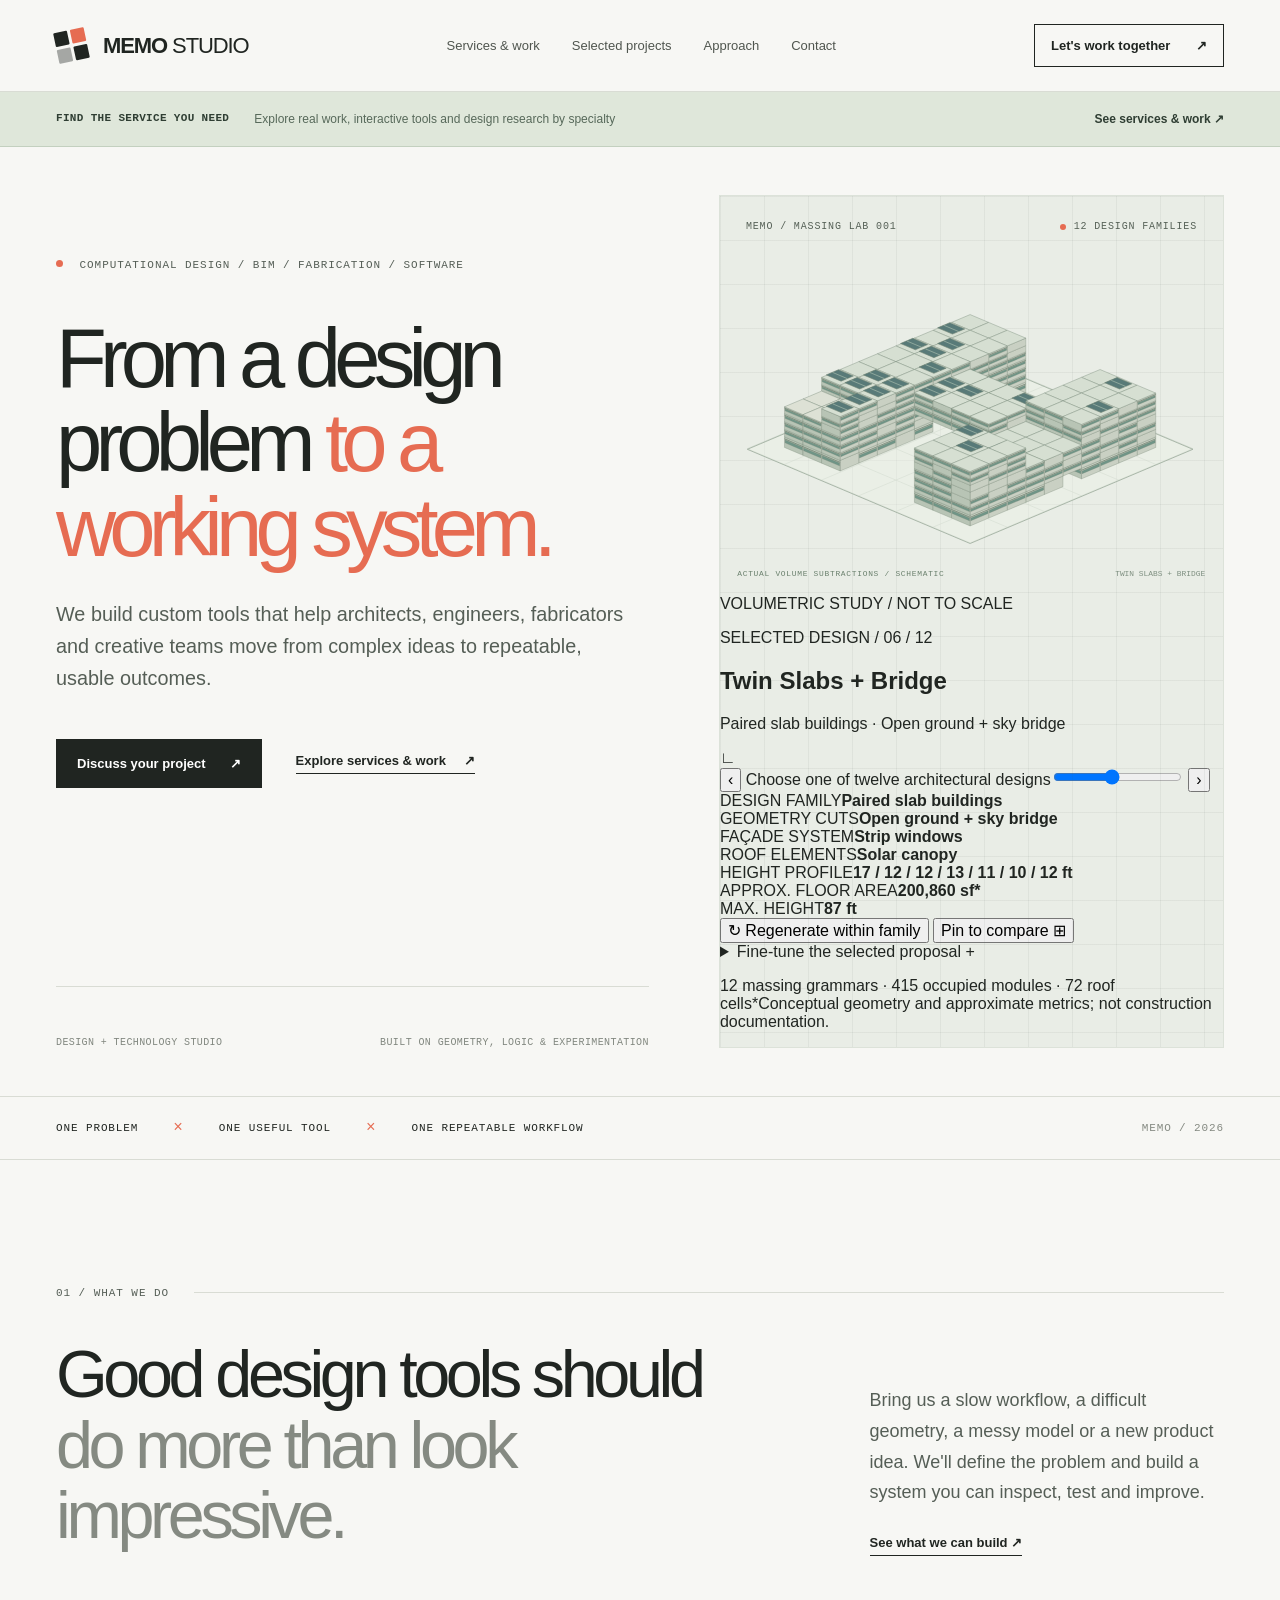
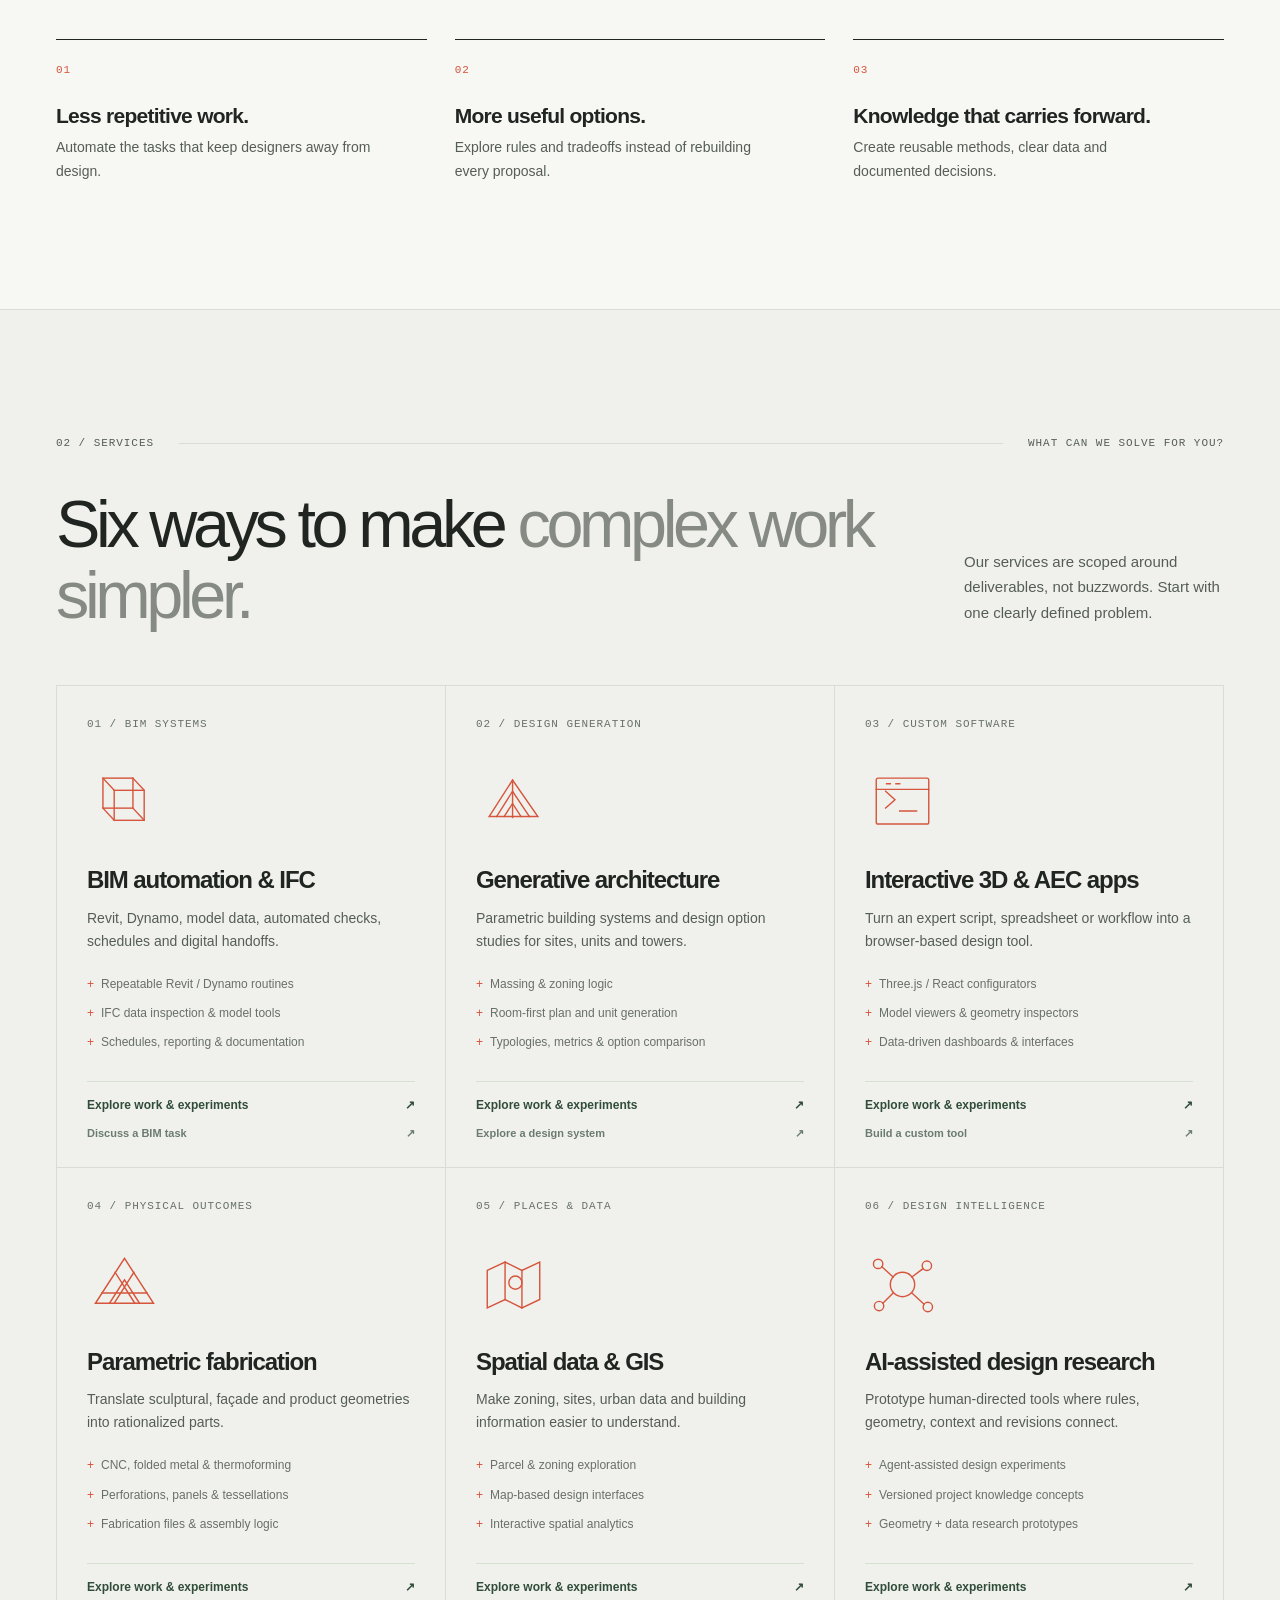
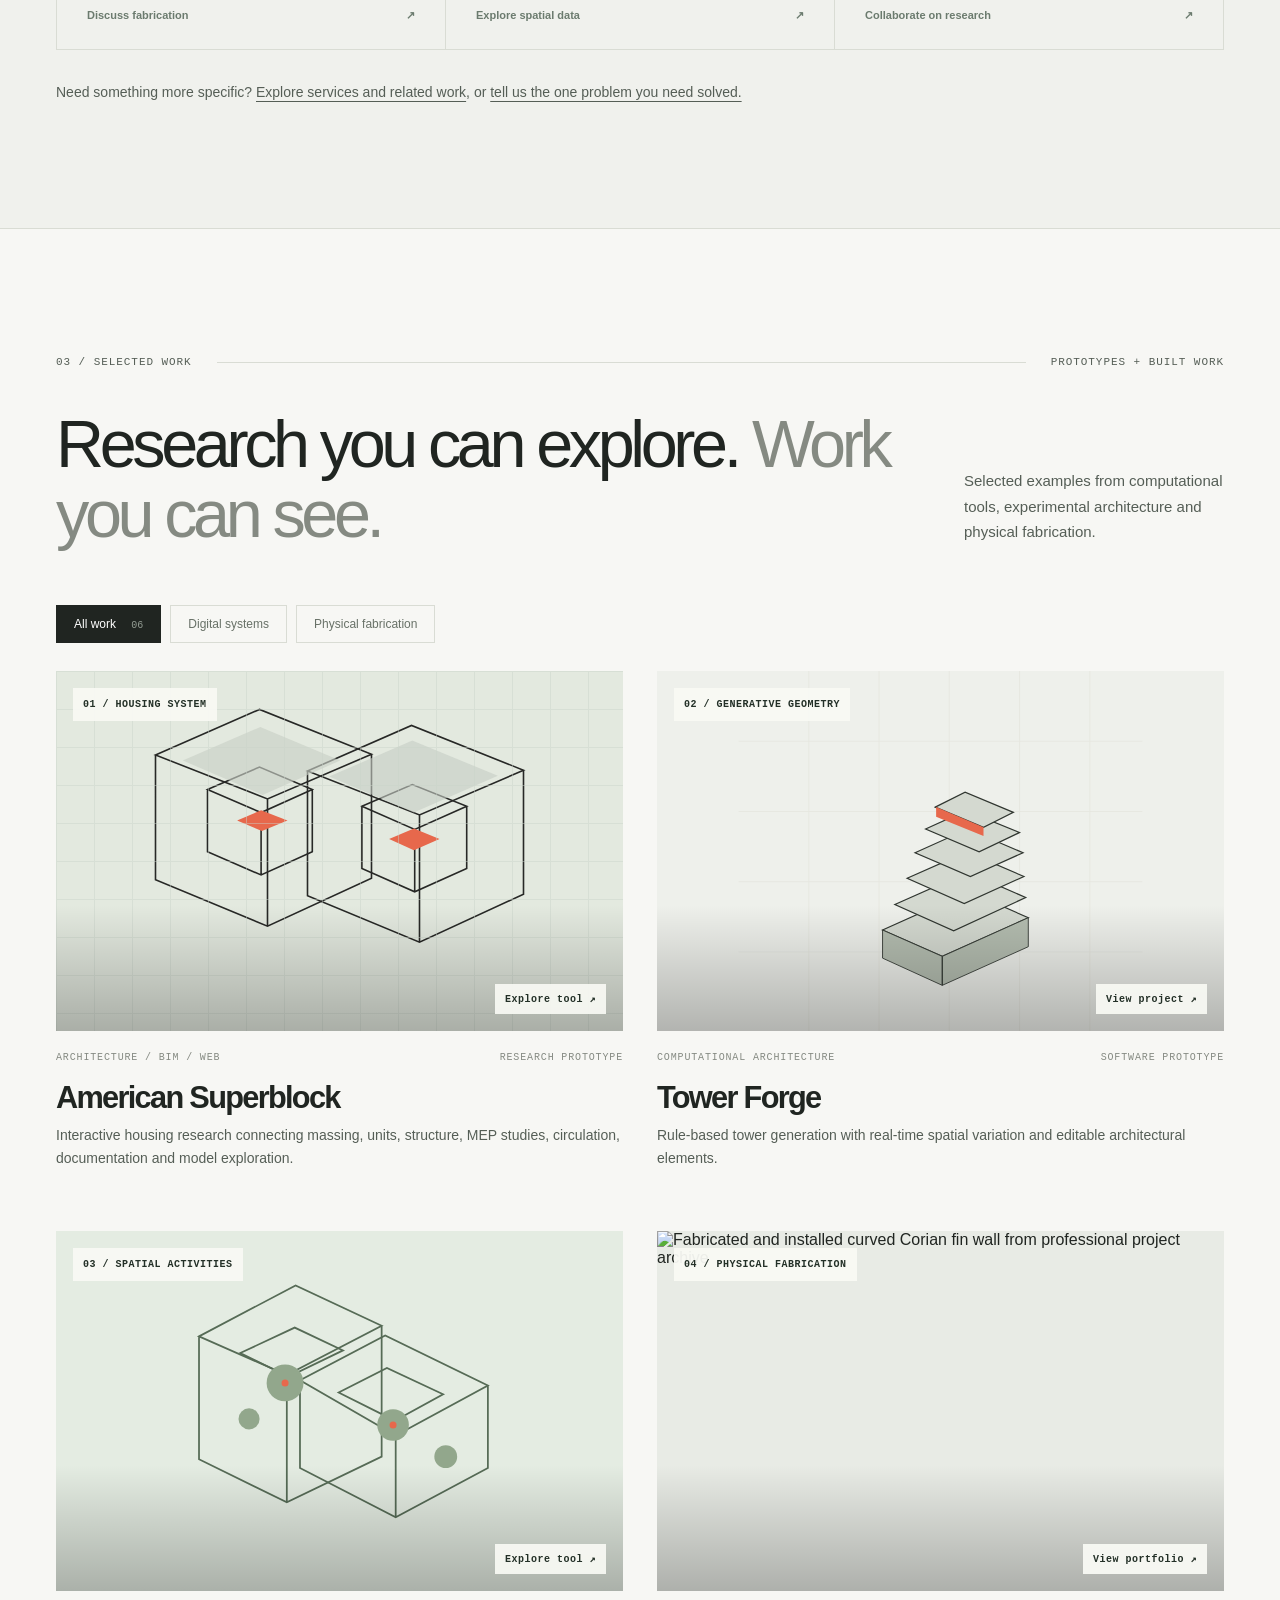
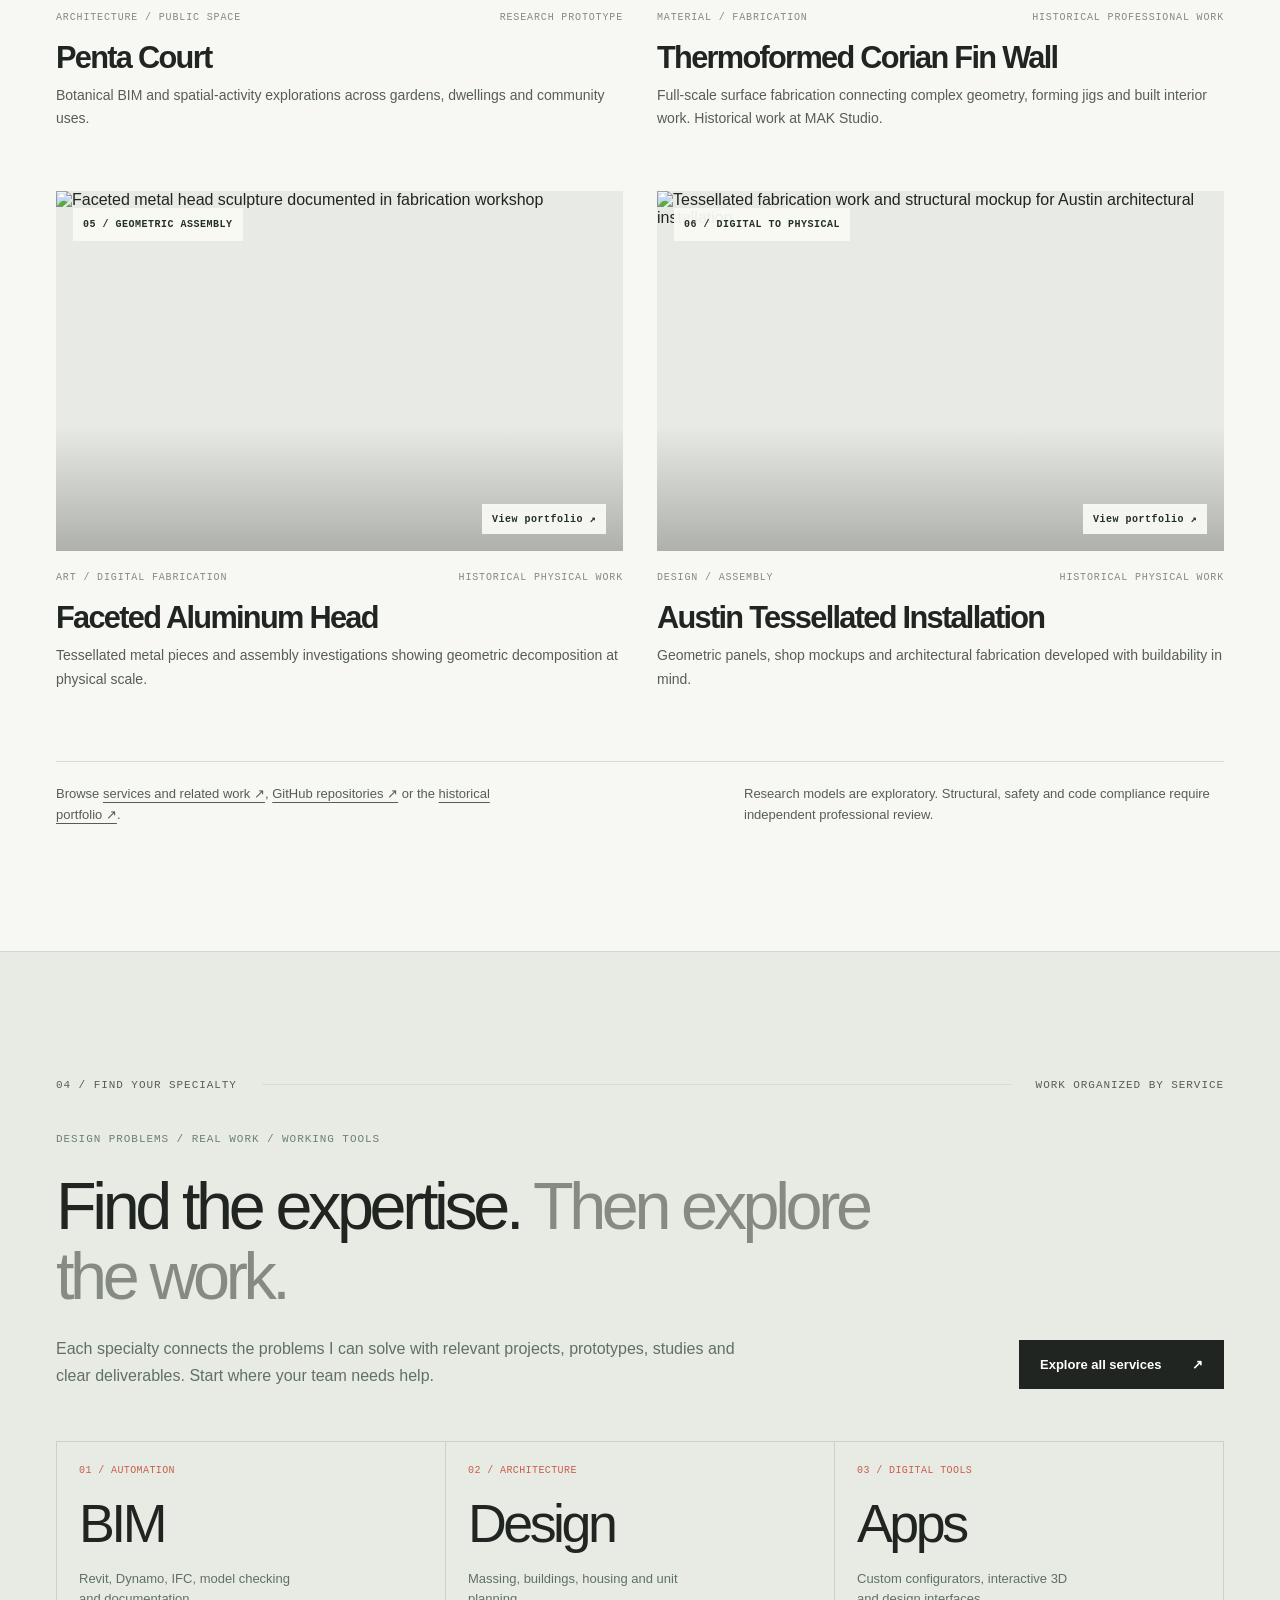
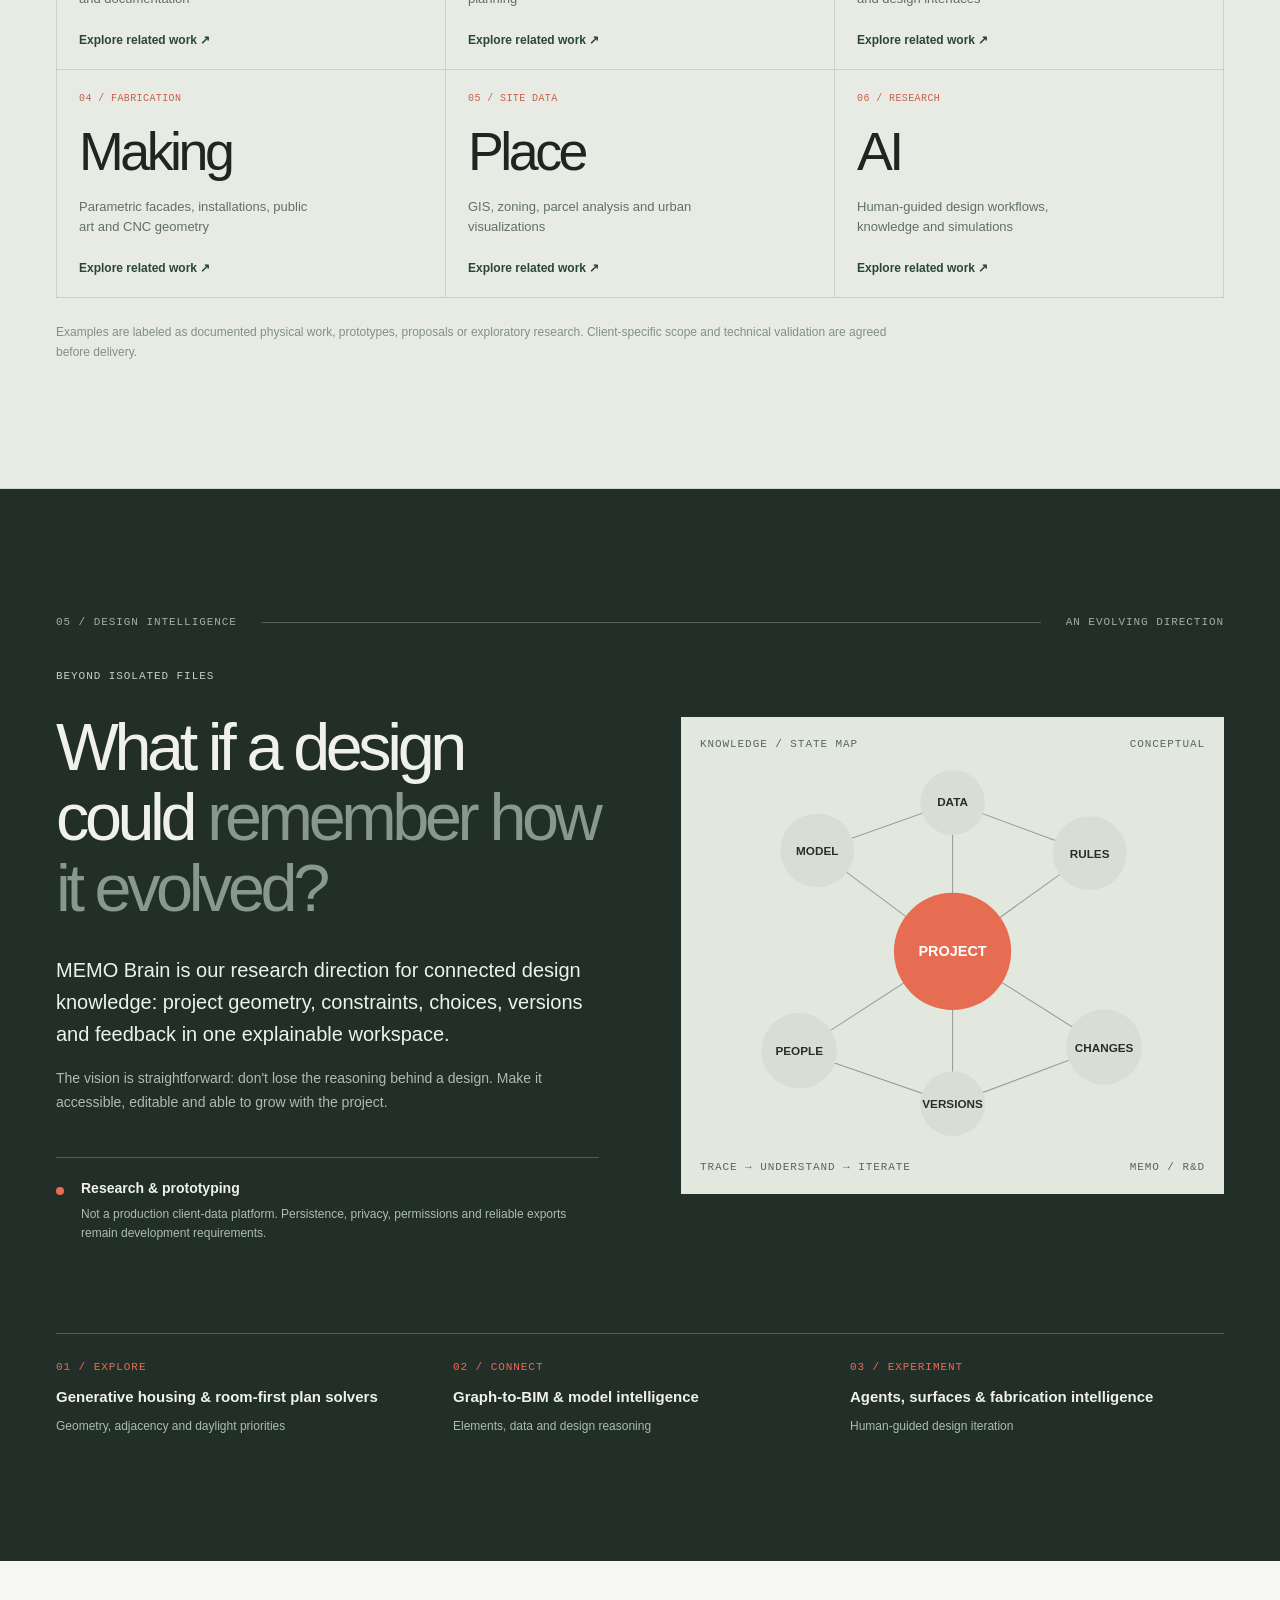
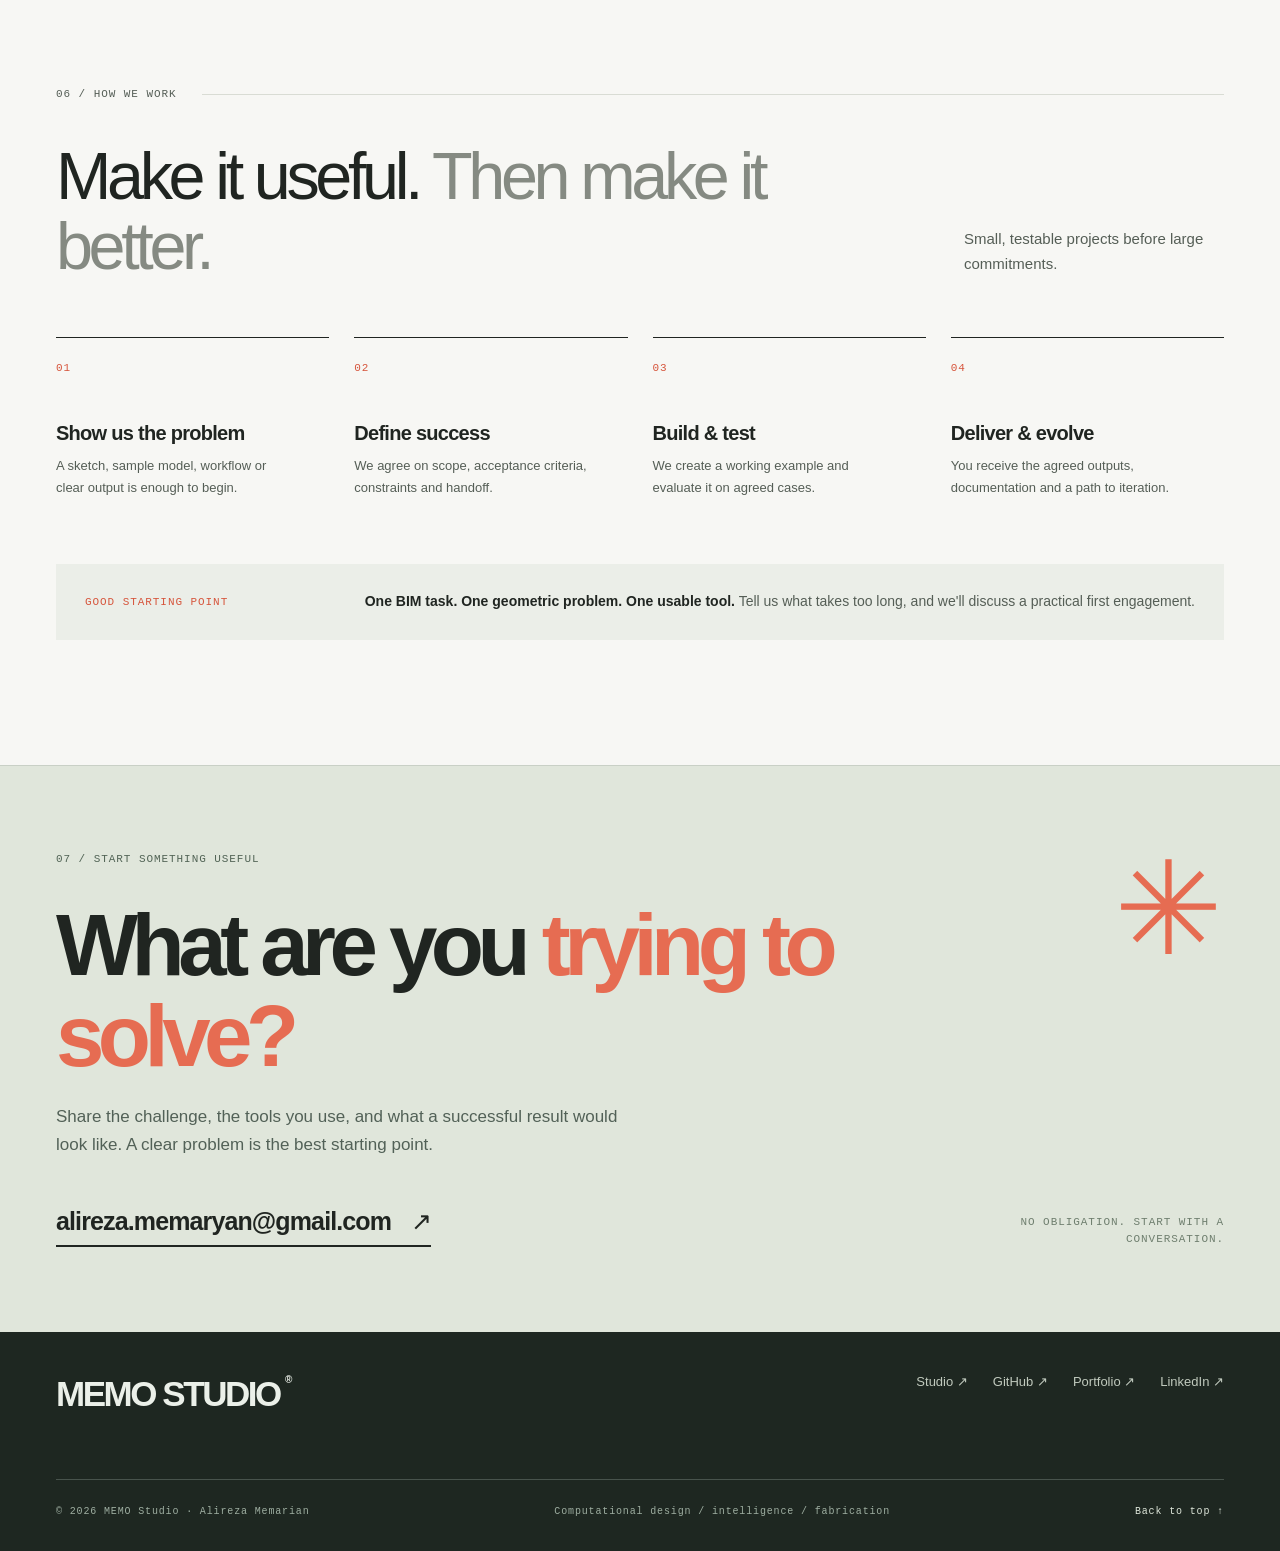
==== commit 481a35ee: "Upgrade interactive homepage to 12 architectural proposal families and design controls" ====
--- a/index.html
+++ b/index.html
@@ -12,6 +12,7 @@
   <link rel="icon" href="./favicon.svg" type="image/svg+xml">
   <link rel="stylesheet" href="./styles.css">
   <script src="./script.js" defer></script>
+  <script src="./system-lab.js" defer></script>
 </head>
 <body>
   <a class="skip" href="#content">Skip to content</a>
@@ -35,11 +36,63 @@
         <div class="hero-actions"><a class="btn btn-dark" href="#contact">Discuss your project <span aria-hidden="true">↗</span></a><a class="text-link" href="./services.html">Explore services &amp; work <span aria-hidden="true">↗</span></a></div>
         <div class="hero-footnote"><span>Design + technology studio</span><span>Built on geometry, logic &amp; experimentation</span></div>
       </div>
-      <div class="hero-visual" aria-label="Interactive modular design study">
-        <div class="visual-top"><span>MEMO / SYSTEM STUDY 001</span><span class="live-indicator"><span></span> INTERACTIVE</span></div>
-        <svg id="systemDrawing" viewBox="0 0 660 610" role="img" aria-label="An abstract, adjustable isometric modular geometry study"></svg>
-        <div class="visual-controls"><div><label for="moduleSlider">Geometry variation</label><span id="moduleValue">06 / 12</span></div><input id="moduleSlider" type="range" min="3" max="12" value="6" aria-label="Change geometry variation"><p>Move the slider to explore a geometric rule.</p></div>
-        <span class="visual-corner">NOT A BUILDING SIMULATION — AN INTERACTIVE SYSTEM SKETCH</span>
+      <div class="hero-visual massing-lab" id="massingLab" aria-label="Interactive architectural proposal generator">
+        <div class="visual-top"><span>MEMO / MASSING LAB 001</span><span class="live-indicator"><span></span> 12 DESIGN FAMILIES</span></div>
+        <div class="model-stage">
+          <svg id="systemDrawing" viewBox="0 0 700 470" role="img" aria-label="Isometric parametric architectural massing with subtracted voids, facade elements and roof components"></svg>
+          <span class="model-stage-corner">VOLUMETRIC STUDY / NOT TO SCALE</span>
+        </div>
+        <div class="proposal-interface">
+          <div class="proposal-heading">
+            <div>
+              <p class="proposal-kicker">SELECTED DESIGN / <span id="moduleValue">06 / 12</span></p>
+              <h2 id="proposalName">Twin Slabs + Bridge</h2>
+              <p id="proposalSummary">Paired slab buildings · Open ground + sky bridge</p>
+            </div>
+            <span class="proposal-signature" aria-hidden="true">∟</span>
+          </div>
+          <div class="proposal-navigation">
+            <button type="button" class="nav-arrow" id="prevProposal" aria-label="Previous design proposal">‹</button>
+            <label class="proposal-range"><span class="screen-reader-only">Choose one of twelve architectural designs</span><input id="moduleSlider" type="range" min="1" max="12" step="1" value="6" aria-label="Proposal number, one through twelve"></label>
+            <button type="button" class="nav-arrow" id="nextProposal" aria-label="Next design proposal">›</button>
+          </div>
+          <div class="proposal-attributes" aria-live="polite">
+            <div><span>DESIGN FAMILY</span><strong id="detailFamily">Paired slab buildings</strong></div>
+            <div><span>GEOMETRY CUTS</span><strong id="detailCuts">Open ground + sky bridge</strong></div>
+            <div><span>FAÇADE SYSTEM</span><strong id="detailFacade">Strip windows</strong></div>
+            <div><span>ROOF ELEMENTS</span><strong id="detailRoof">Solar canopy</strong></div>
+          </div>
+          <div class="proposal-metrics">
+            <div><span>HEIGHT PROFILE</span><strong id="detailFloors">17 / 12 / 12 / 13 / 11 / 10 / 12 ft</strong></div>
+            <div><span>APPROX. FLOOR AREA</span><strong id="detailGfa">—</strong></div>
+            <div><span>MAX. HEIGHT</span><strong id="detailHeight">—</strong></div>
+          </div>
+          <div class="proposal-actions">
+            <button id="shuffleProposal" type="button" class="action-button action-primary"><span aria-hidden="true">↻</span> Regenerate within family</button>
+            <button id="pinCompare" type="button" class="action-button">Pin to compare <span aria-hidden="true">⊞</span></button>
+          </div>
+          <details class="design-tuner" id="designTuner">
+            <summary>Fine-tune the selected proposal <span aria-hidden="true">+</span></summary>
+            <div class="tuner-grid">
+              <label for="cutDepth">Cut intensity <output id="cutDepthValue">55%</output><input type="range" id="cutDepth" min="0" max="100" value="55"></label>
+              <label for="facadeDensity">Façade density <output id="facadeDensityValue">72%</output><input type="range" id="facadeDensity" min="0" max="100" value="72"></label>
+              <label for="roofComplexity">Roof complexity <output id="roofComplexityValue">65%</output><input type="range" id="roofComplexity" min="0" max="100" value="65"></label>
+            </div>
+            <div class="design-locks" aria-label="Keep selected properties when changing proposals">
+              <label><input id="lockFootprint" type="checkbox"> Lock ground footprint</label>
+              <label><input id="lockFloors" type="checkbox"> Lock floor heights</label>
+              <label><input id="lockFacade" type="checkbox"> Lock façade</label>
+            </div>
+          </details>
+          <section id="comparePanel" class="comparison-panel" aria-label="Pinned proposal comparison" hidden>
+            <div class="comparison-title"><strong>COMPARE PROPOSALS</strong><button type="button" id="clearCompare">Clear comparison ×</button></div>
+            <div class="comparison-grid">
+              <div><p>PINNED DESIGN</p><svg id="compareBaseline" viewBox="0 0 700 470" role="img" aria-label="Pinned architectural proposal"></svg><span id="compareBaselineName">—</span></div>
+              <div><p>CURRENT DESIGN</p><svg id="compareCurrent" viewBox="0 0 700 470" role="img" aria-label="Current architectural proposal"></svg><span id="compareCurrentName">—</span></div>
+            </div>
+          </section>
+          <p class="proposal-footer"><span id="renderNotice">RULE-BASED GEOMETRY</span><span>*Conceptual geometry and approximate metrics; not construction documentation.</span></p>
+        </div>
       </div>
     </section>
 
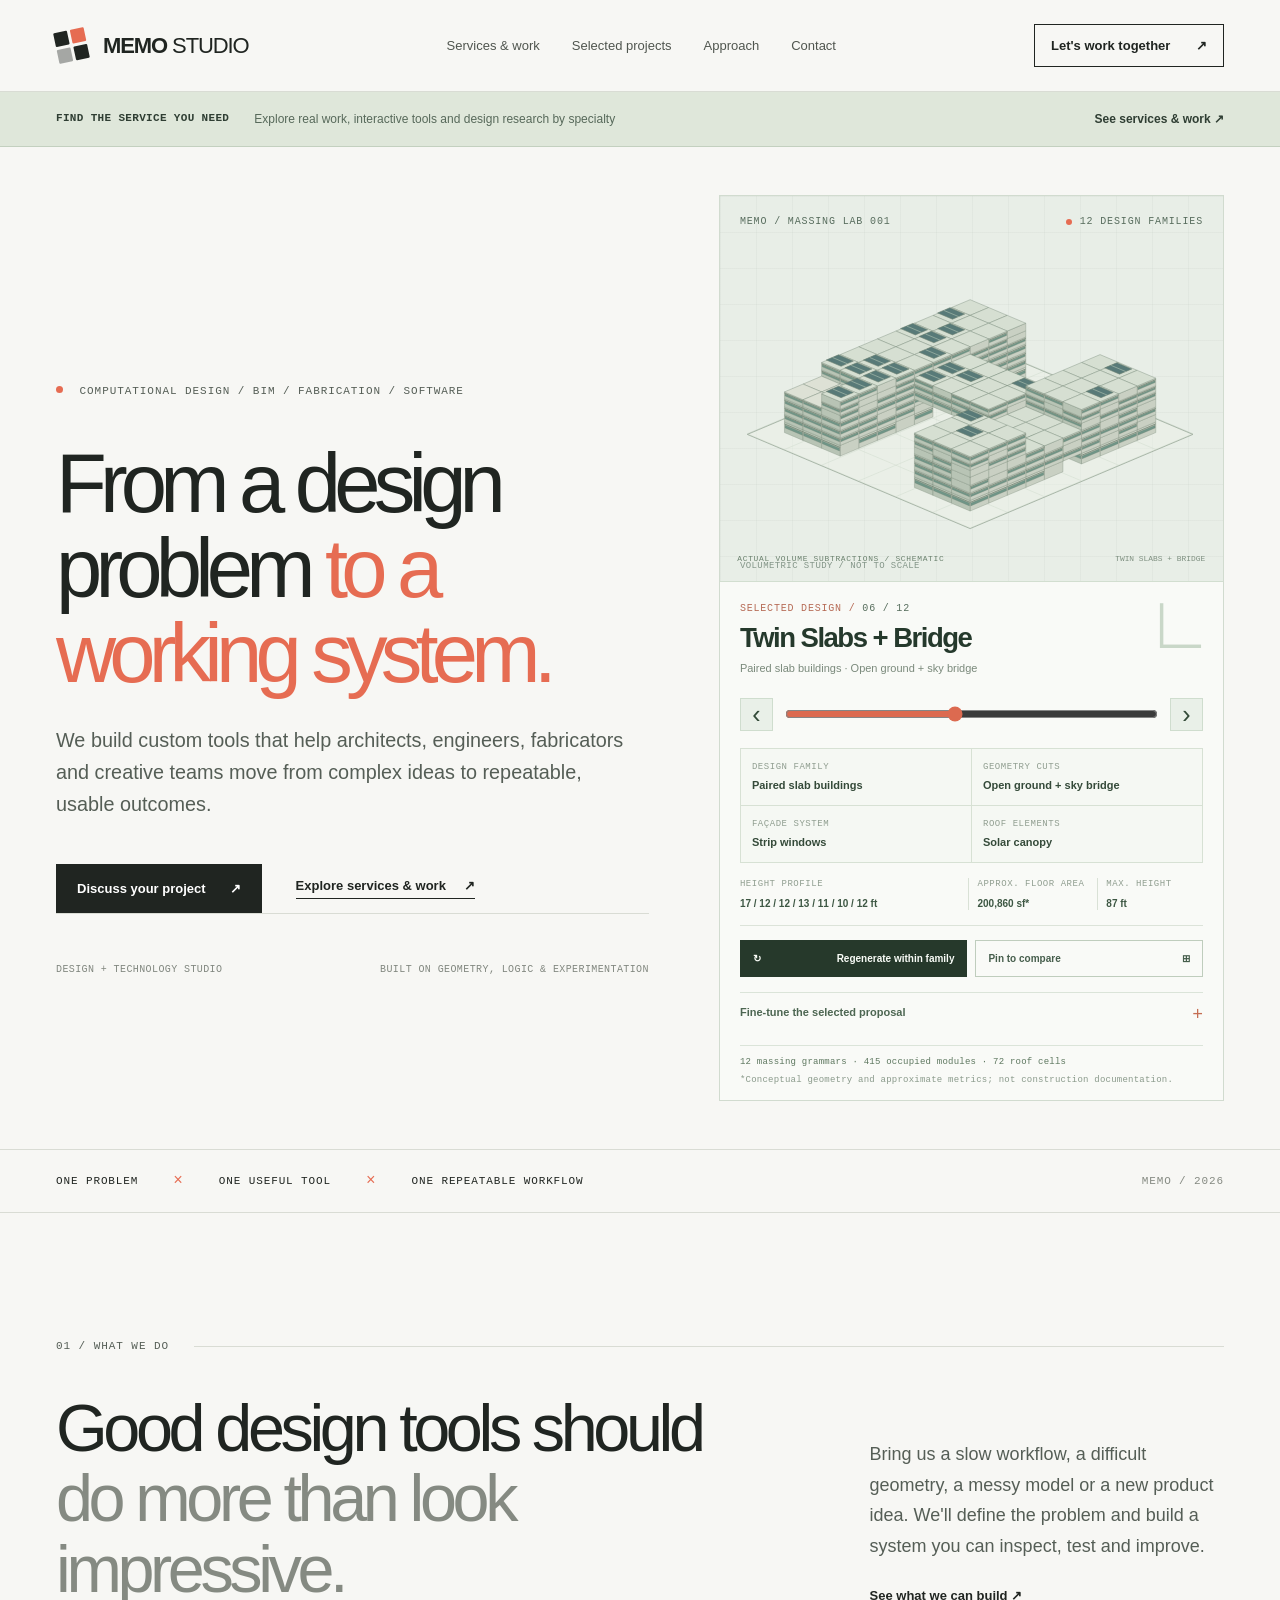
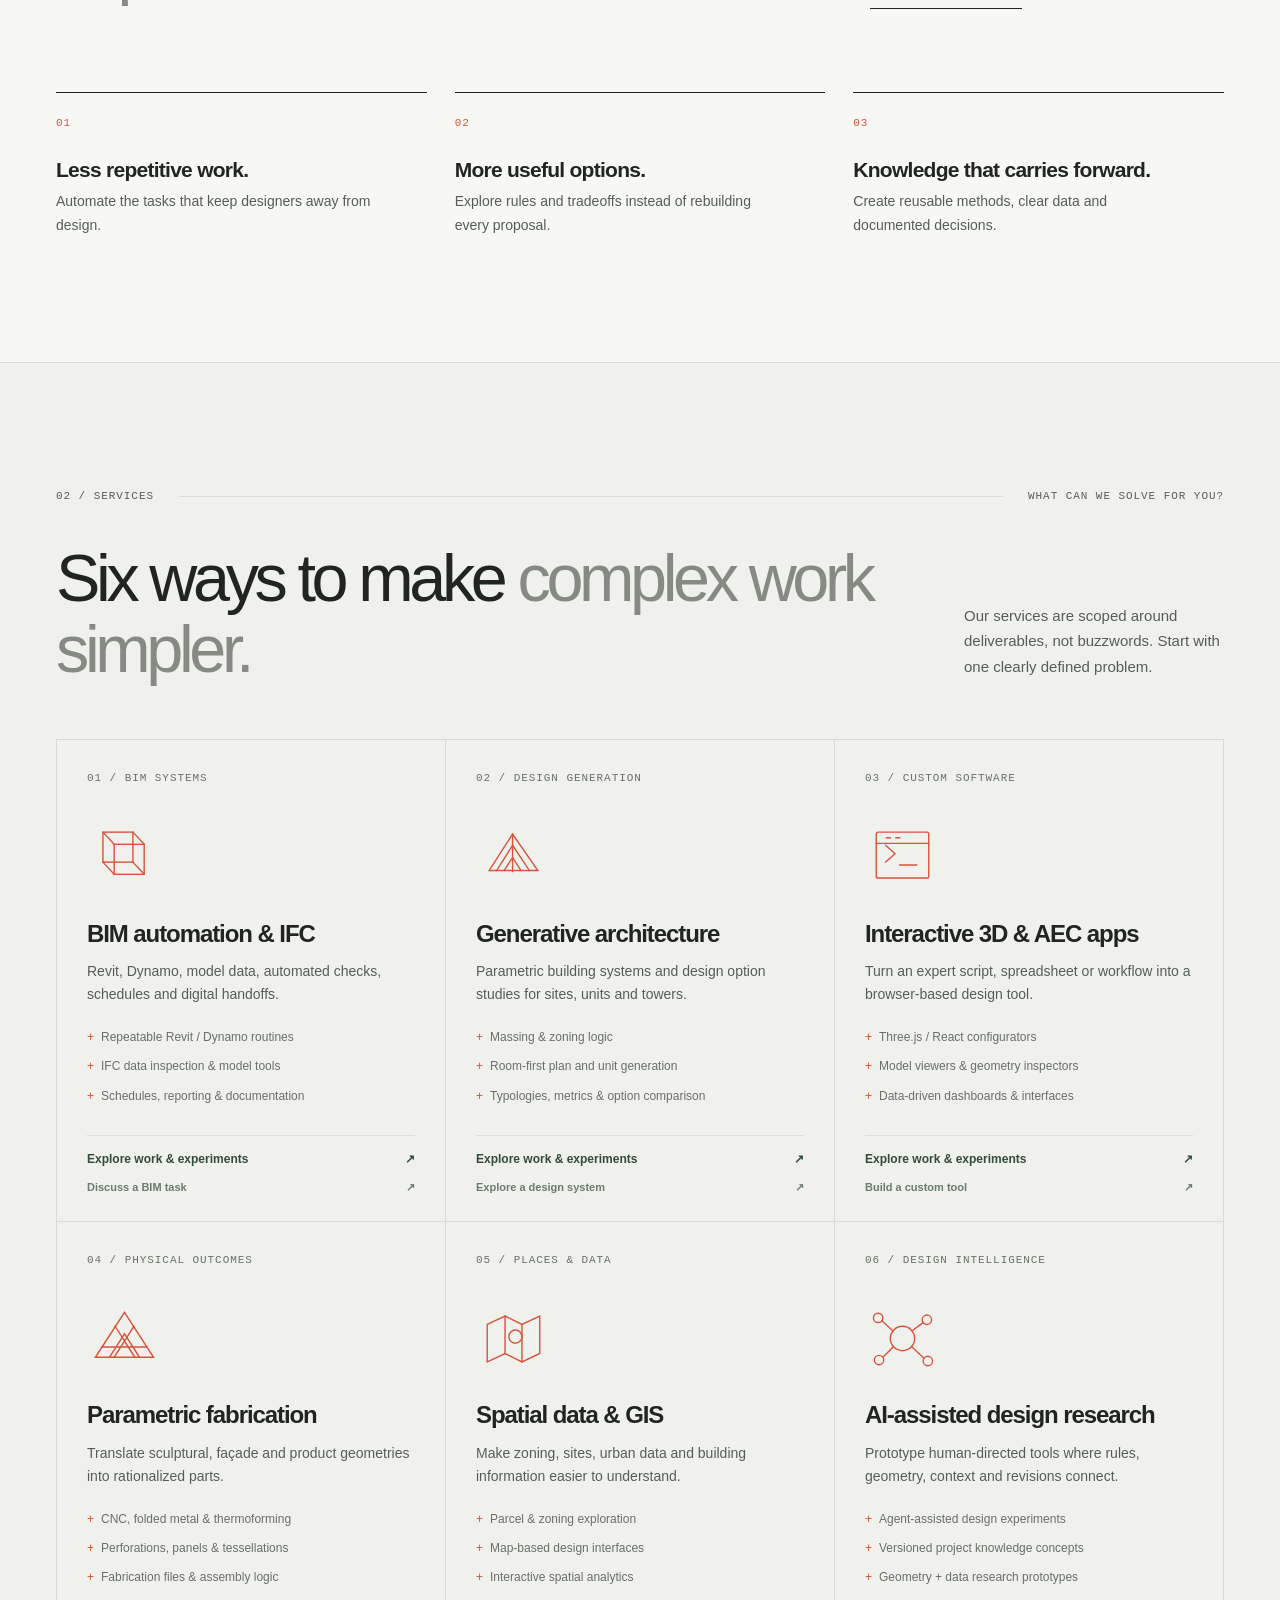
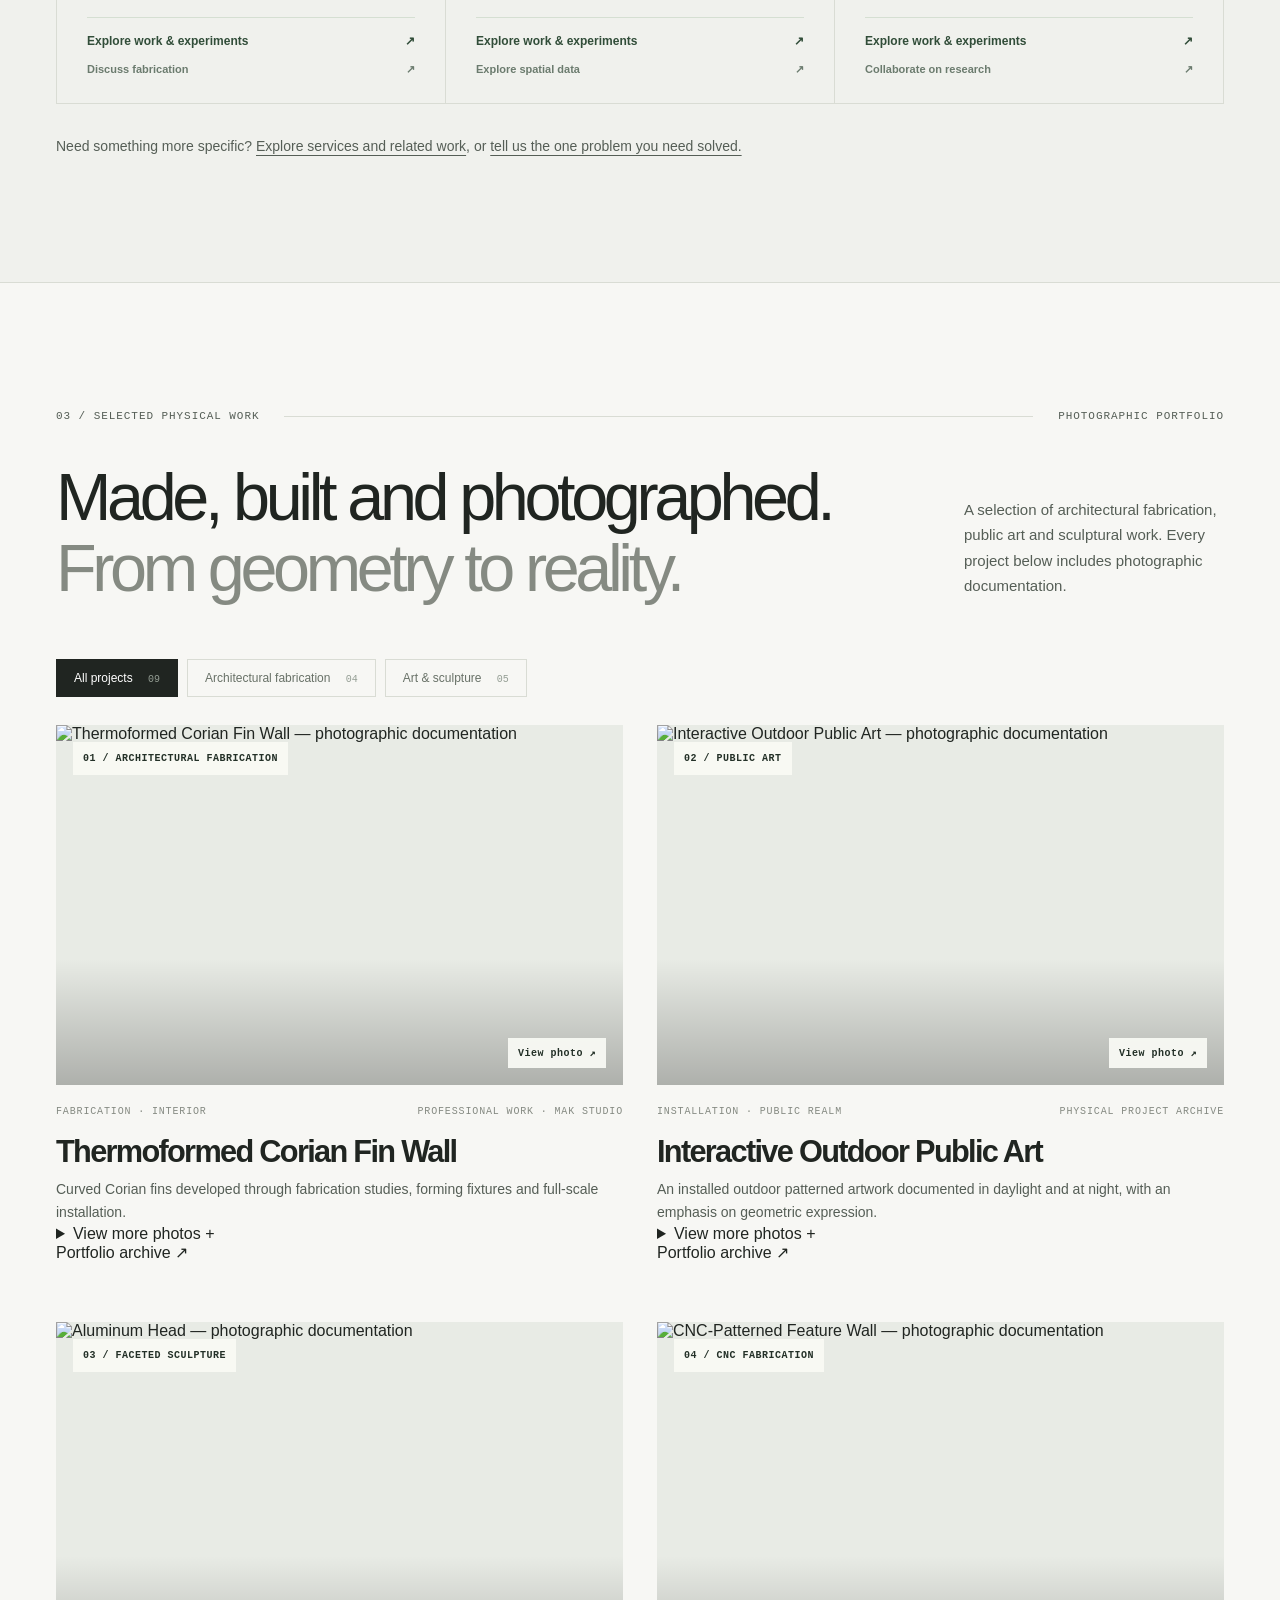
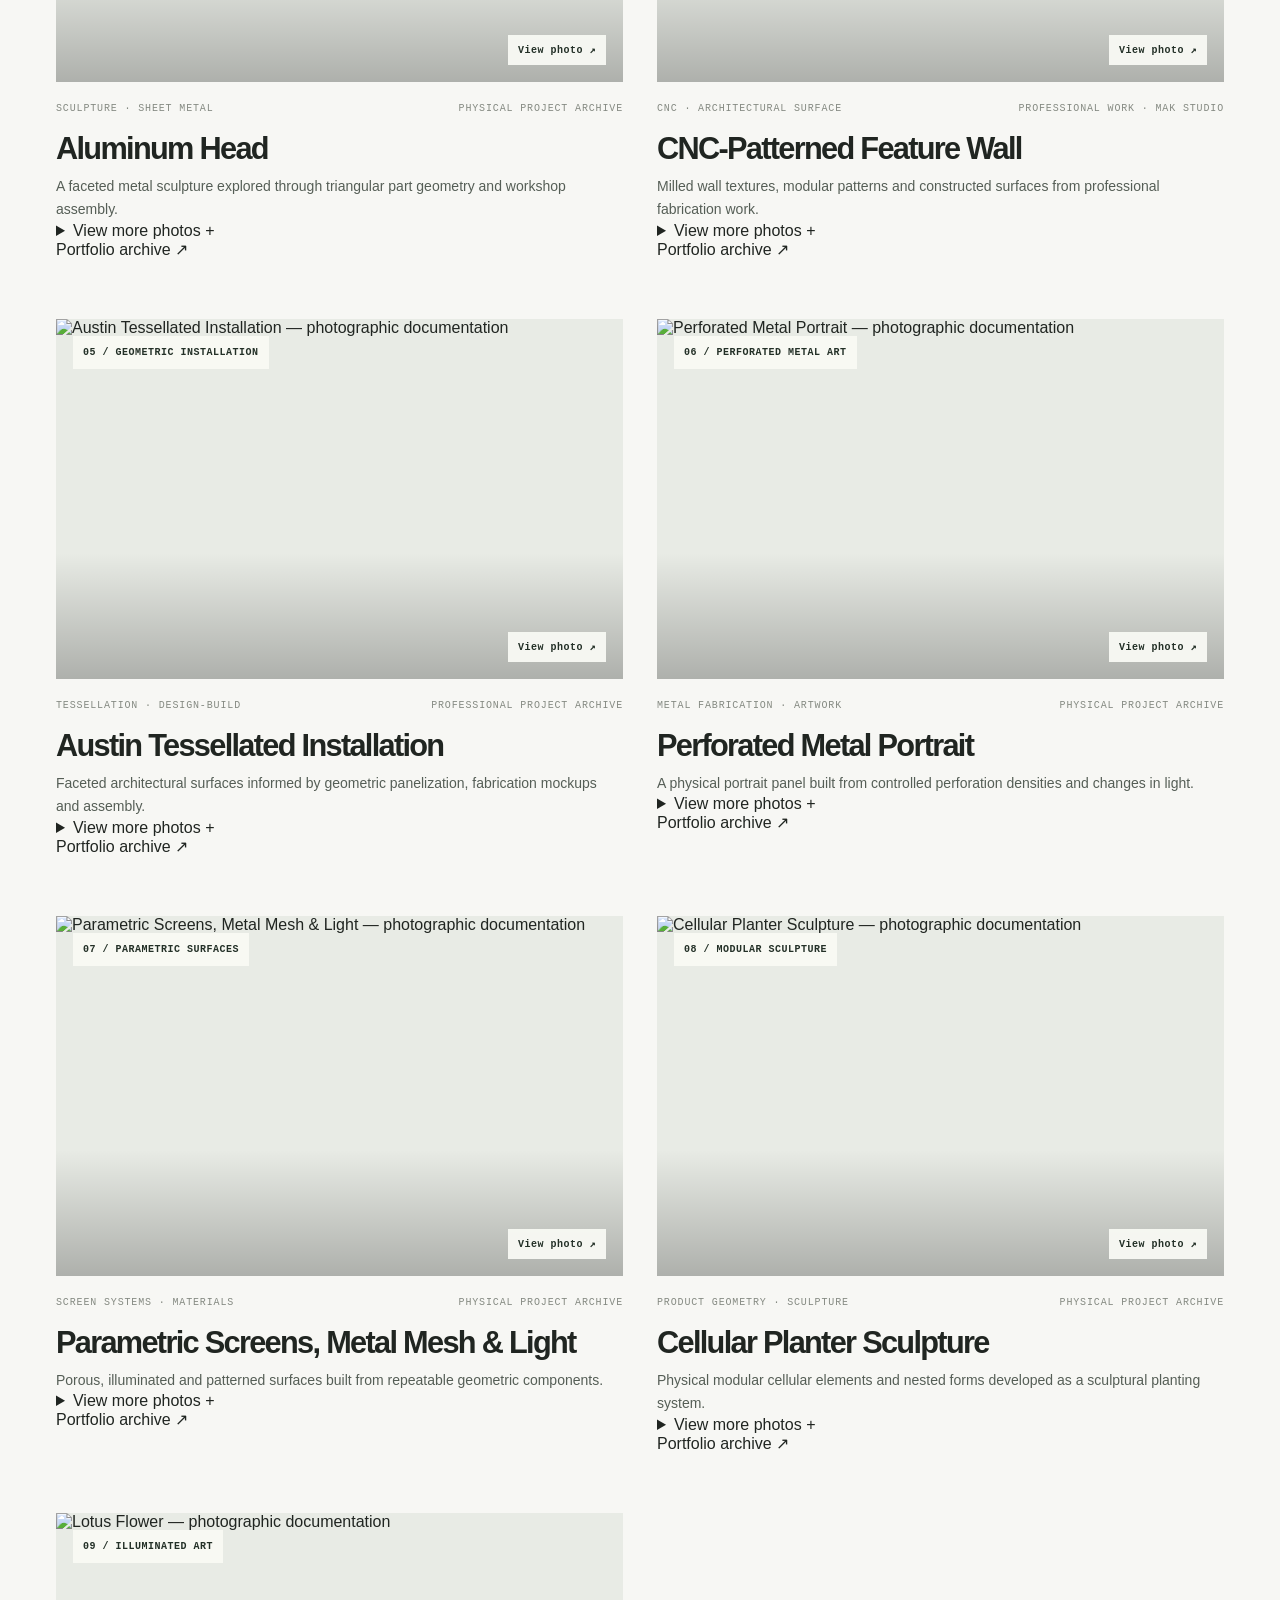
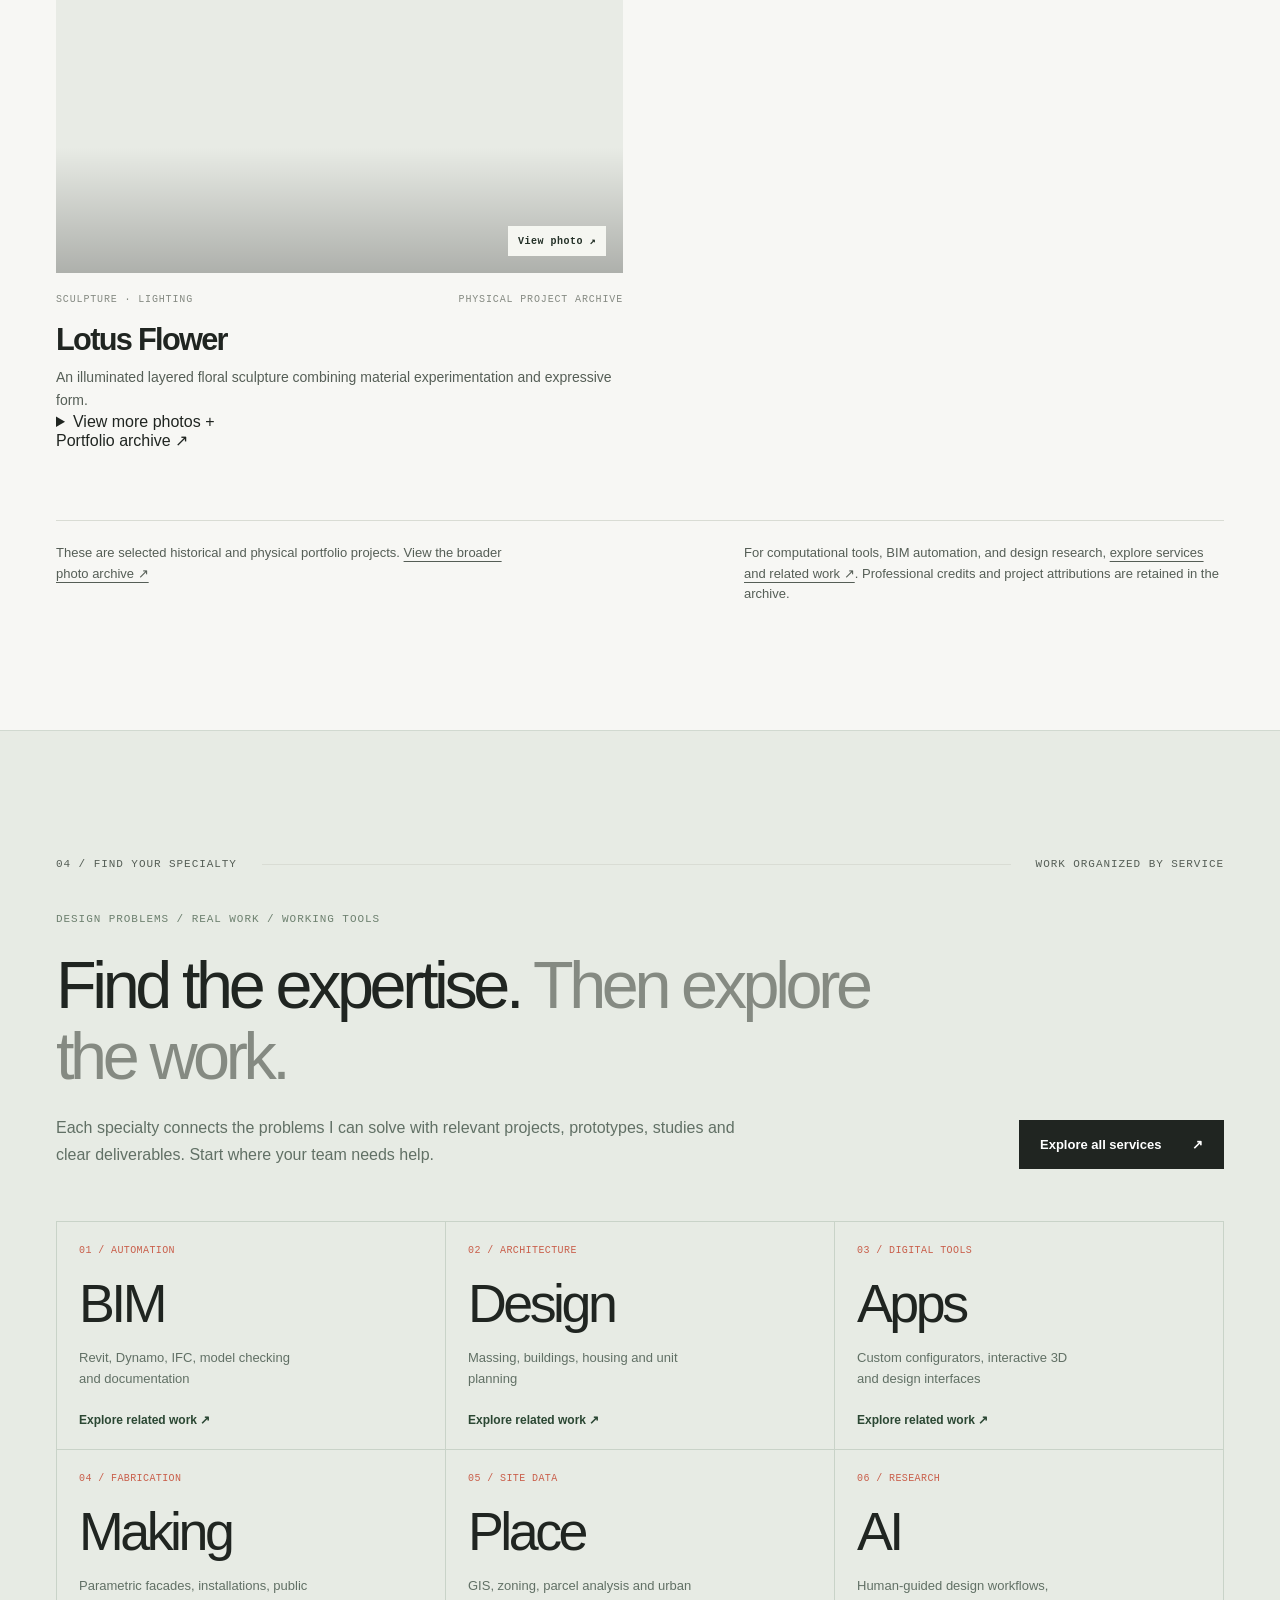
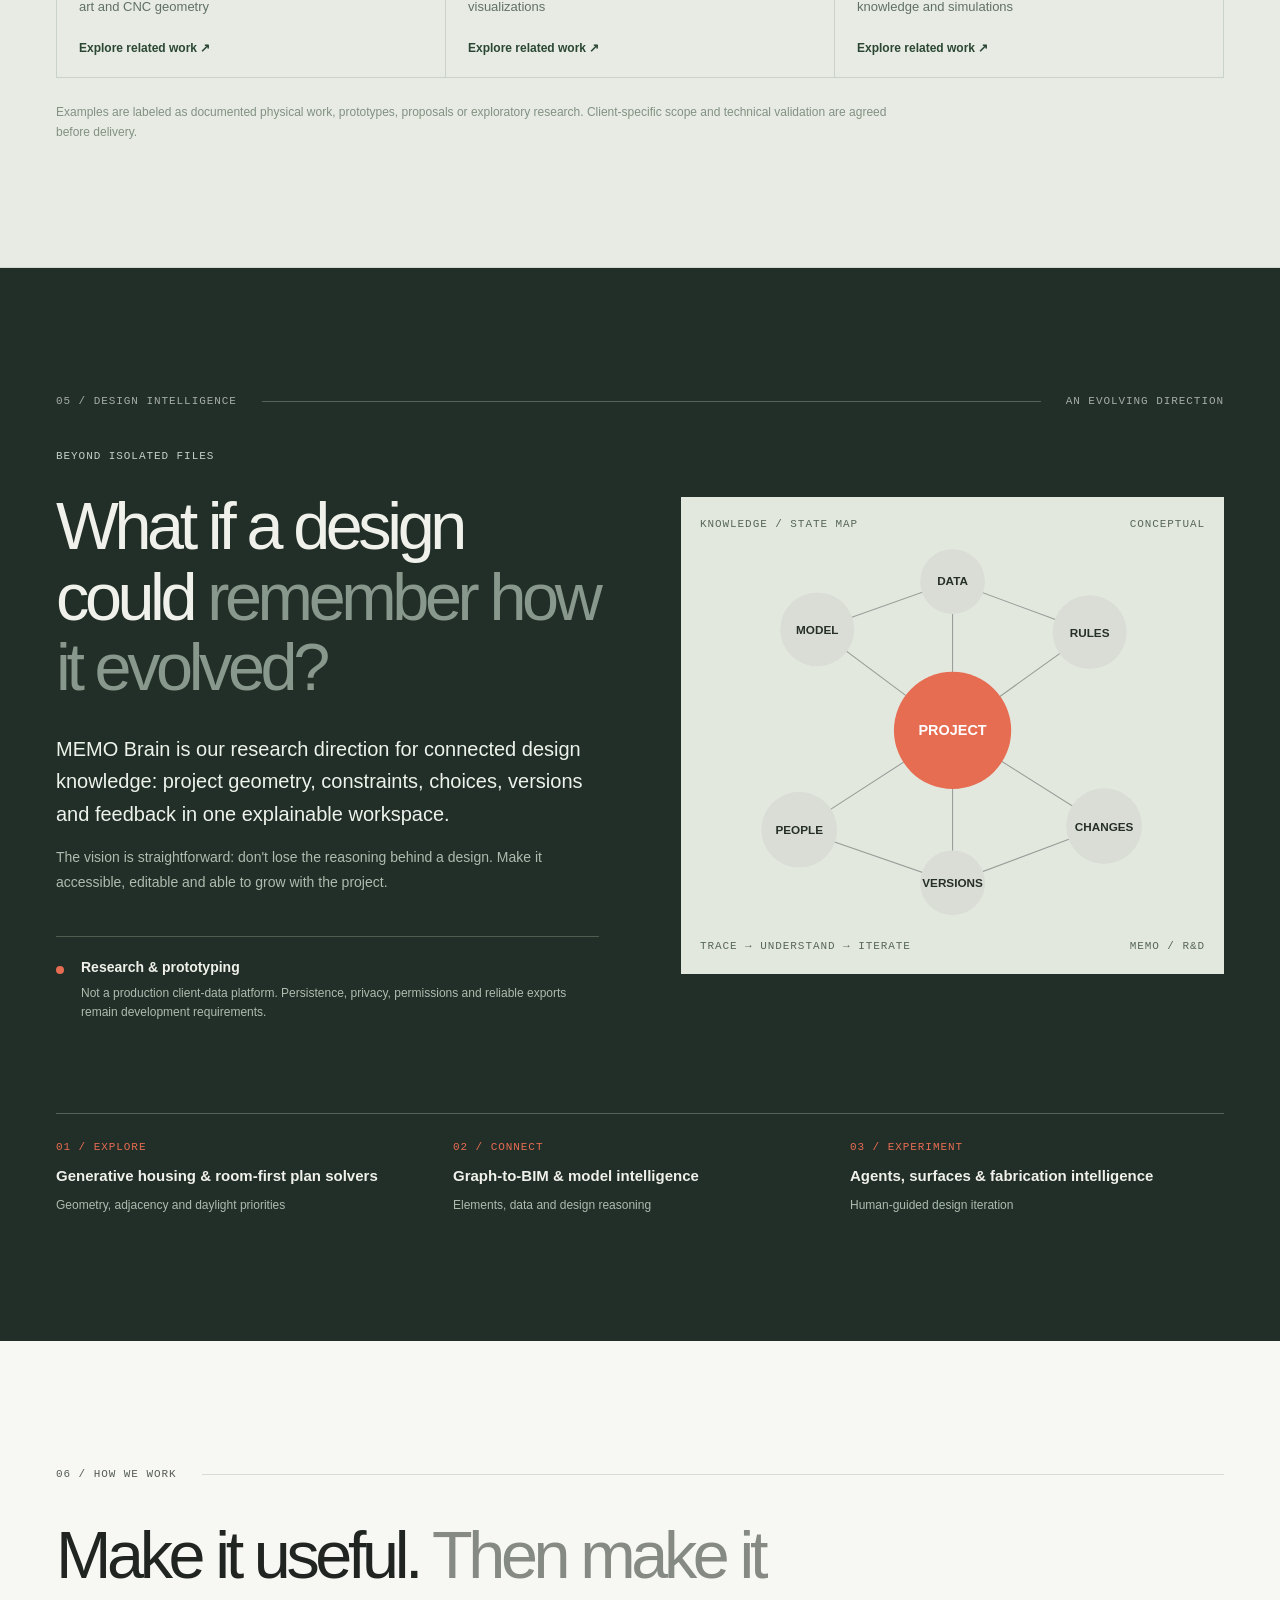
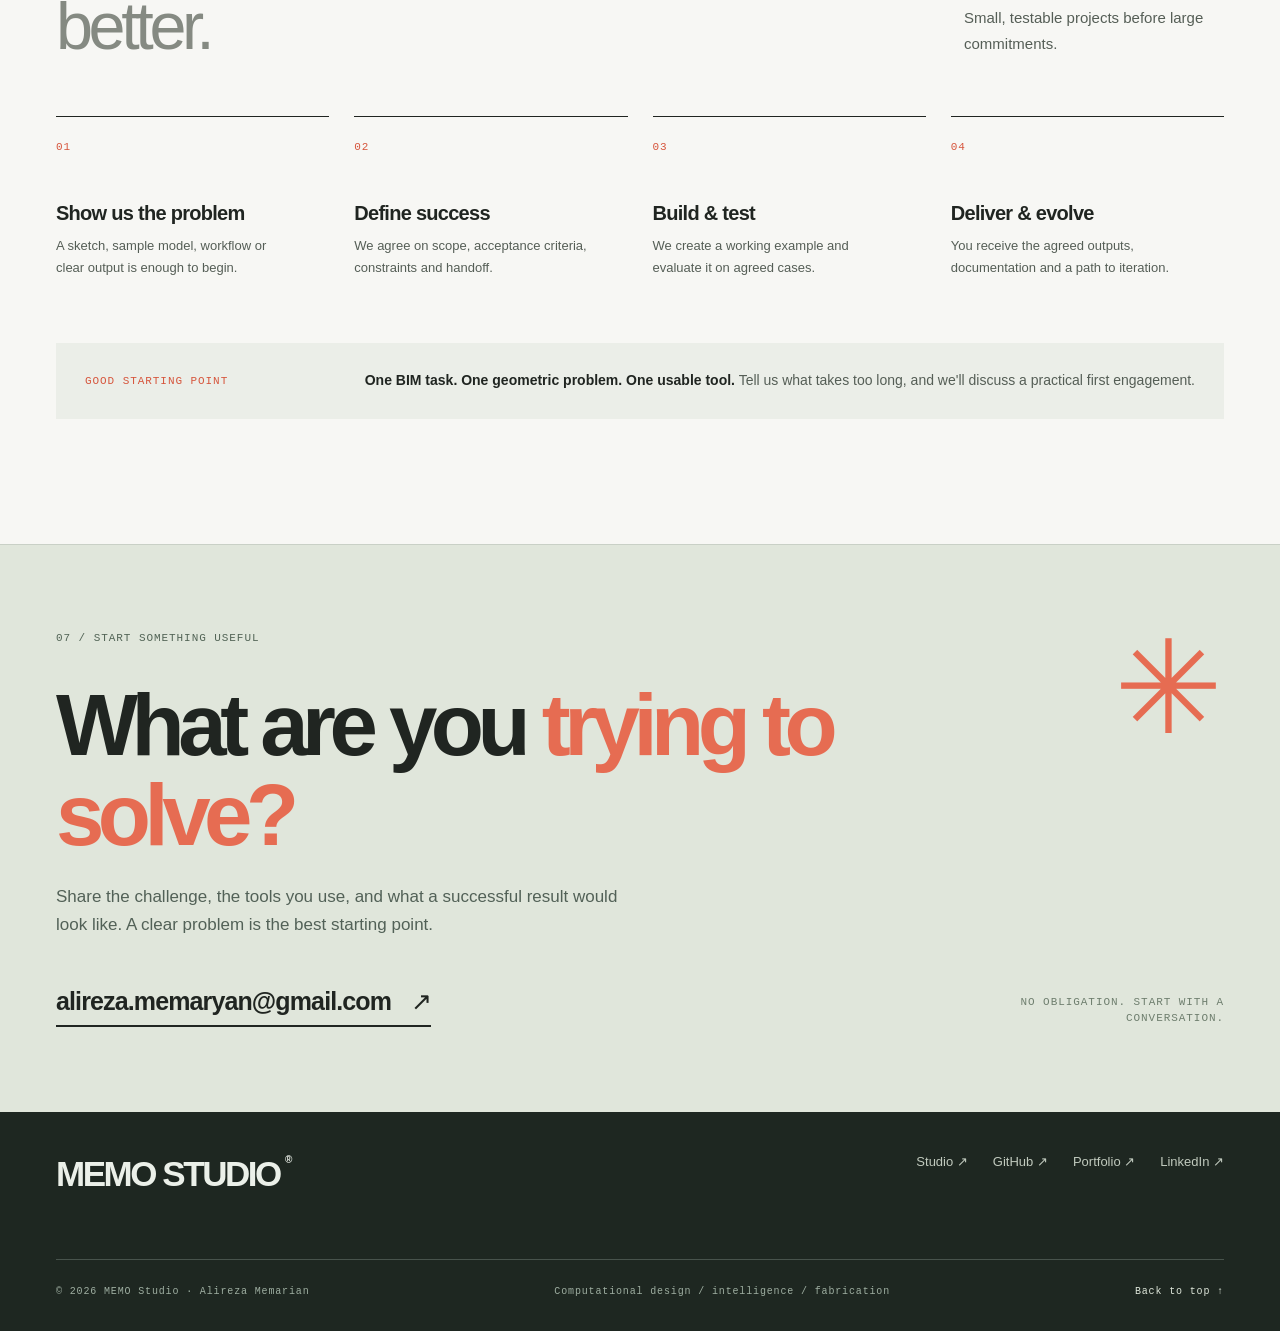
==== commit 4d55f516: "Show only photographed physical projects in homepage selected work portfolio" ====
--- a/index.html
+++ b/index.html
@@ -125,21 +125,163 @@
     </section>
 
     <section class="work-section section-pad shell" id="work" aria-labelledby="work-title">
-      <div class="section-index"><span>03 / SELECTED WORK</span><span class="rule"></span><span>PROTOTYPES + BUILT WORK</span></div>
-      <div class="section-heading work-heading"><h2 id="work-title" class="display-h2">Research you can explore. <span class="muted">Work you can see.</span></h2><p>Selected examples from computational tools, experimental architecture and physical fabrication.</p></div>
-      <div class="filter-bar" role="group" aria-label="Filter projects"><button type="button" class="filter active" data-filter="all" aria-pressed="true">All work <span>06</span></button><button type="button" class="filter" data-filter="digital" aria-pressed="false">Digital systems</button><button type="button" class="filter" data-filter="fabrication" aria-pressed="false">Physical fabrication</button></div>
-      <div class="project-grid" id="projectGrid">
-        <article class="project-card project-large" data-category="digital"><a class="project-media media-superblock" href="https://memortal.github.io/American-Superblock/" target="_blank" rel="noopener noreferrer" aria-label="Explore American Superblock project"><div class="diagram-grid"></div><svg class="superblock-art" viewBox="0 0 700 450" role="img" aria-label="Abstract arrangement of courtyard buildings"><g fill="none" stroke="#272826" stroke-width="2"><path d="M120 105 250 48 390 104 260 160Z M120 105v156l140 58 130-60V104M260 160v159"/><path d="M310 125 440 68 580 124 450 180Z M310 125v156l140 58 130-60V124M450 180v159"/><path d="M185 148 250 120 316 148 252 177Z M185 148v78l67 29 64-29v-78M252 177v78"/><path d="M378 169 441 142 509 169 444 198Z M378 169v78l66 29 65-29v-78M444 198v78"/></g><path d="M154 112 251 70 351 112 254 155Z" fill="#c9d0c6" fill-opacity=".63"/><path d="m337 132 104-45 107 44-105 46Z" fill="#c6cec5" fill-opacity=".6"/><path d="M222 187 252 174l33 13-32 13Z" fill="#e7684c"/><path d="m412 210 31-13 32 13-32 14Z" fill="#e7684c"/></svg><span class="media-label">01 / HOUSING SYSTEM</span><span class="media-open">Explore tool ↗</span></a><div class="project-meta"><span>Architecture / BIM / Web</span><span>Research prototype</span></div><h3>American Superblock</h3><p>Interactive housing research connecting massing, units, structure, MEP studies, circulation, documentation and model exploration.</p></article>
-        <article class="project-card" data-category="digital"><a class="project-media media-tower" href="https://github.com/Memortal/tower-forge" target="_blank" rel="noopener noreferrer" aria-label="Explore Tower Forge repository"><svg viewBox="0 0 460 410" role="img" aria-label="Abstract stepped parametric tower"><g stroke="#e6e7e1" stroke-width="1" fill="none"><path d="M0 80h460M0 160h460M0 240h460M0 320h460M80 0v410M160 0v410M240 0v410M320 0v410M400 0v410"/></g><g fill="#d4d9d0" stroke="#303630" stroke-width="1.4"><path d="m164 295 98-44 68 30-98 44Z"/><path d="m178 266 83-37 66 29-82 38Z"/><path d="m192 236 68-30 65 28-68 31Z"/><path d="m201 207 60-27 63 27-60 27Z"/><path d="m213 180 46-21 61 25-46 22Z"/><path d="m224 155 34-17 55 23-34 17Z"/></g><path d="m164 295 68 30 0 33-68-31Zm68 30 98-44v33l-98 44Z" fill="#b4bdb0" stroke="#303630"/><path d="m225 155 54 23v10l-54-22Z" fill="#e7684c"/></svg><span class="media-label">02 / GENERATIVE GEOMETRY</span><span class="media-open">View project ↗</span></a><div class="project-meta"><span>Computational architecture</span><span>Software prototype</span></div><h3>Tower Forge</h3><p>Rule-based tower generation with real-time spatial variation and editable architectural elements.</p></article>
-        <article class="project-card" data-category="digital"><a class="project-media media-penta" href="https://memortal.github.io/Penta-Court/" target="_blank" rel="noopener noreferrer" aria-label="Explore Penta Court"><svg viewBox="0 0 460 410" role="img" aria-label="Procedural garden courtyards and building blocks"><g fill="none" stroke="#566b56" stroke-width="2"><path d="M70 120 180 62 278 108 170 164Z M70 120v140l100 49 108-52V108M170 164v145"/><path d="m185 170 97-51 117 57-105 57-109-63Z M185 170v100l109 56 105-56v-94M294 233v93"/><path d="m117 139 62-29 55 26-62 30Z M229 184l55-28 64 30-55 30Z"/></g><g fill="#92a78c"><circle cx="168" cy="173" r="21"/><circle cx="291" cy="221" r="18"/><circle cx="127" cy="214" r="12"/><circle cx="351" cy="257" r="13"/></g><g fill="#e7684c"><circle cx="168" cy="173" r="4"/><circle cx="291" cy="221" r="4"/></g></svg><span class="media-label">03 / SPATIAL ACTIVITIES</span><span class="media-open">Explore tool ↗</span></a><div class="project-meta"><span>Architecture / Public space</span><span>Research prototype</span></div><h3>Penta Court</h3><p>Botanical BIM and spatial-activity explorations across gardens, dwellings and community uses.</p></article>
-        <article class="project-card" data-category="fabrication"><a class="project-media media-photo" href="https://memortal.github.io/Portfolio-/" target="_blank" rel="noopener noreferrer" aria-label="View thermoformed Corian fin wall in portfolio"><img loading="lazy" src="https://raw.githubusercontent.com/Memortal/Portfolio-/main/assets/images/portfolio/20180323-112316-jpg-ad8ef508569c.webp" alt="Fabricated and installed curved Corian fin wall from professional project archive"><span class="media-label">04 / PHYSICAL FABRICATION</span><span class="media-open">View portfolio ↗</span></a><div class="project-meta"><span>Material / Fabrication</span><span>Historical professional work</span></div><h3>Thermoformed Corian Fin Wall</h3><p>Full-scale surface fabrication connecting complex geometry, forming jigs and built interior work. Historical work at MAK Studio.</p></article>
-        <article class="project-card" data-category="fabrication"><a class="project-media media-photo" href="https://memortal.github.io/Portfolio-/" target="_blank" rel="noopener noreferrer" aria-label="View faceted metal sculpture portfolio"><img loading="lazy" src="https://raw.githubusercontent.com/Memortal/Portfolio-/main/assets/images/portfolio/dsc-0310-jpg-ace10b0b3ae1.webp" alt="Faceted metal head sculpture documented in fabrication workshop"><span class="media-label">05 / GEOMETRIC ASSEMBLY</span><span class="media-open">View portfolio ↗</span></a><div class="project-meta"><span>Art / Digital fabrication</span><span>Historical physical work</span></div><h3>Faceted Aluminum Head</h3><p>Tessellated metal pieces and assembly investigations showing geometric decomposition at physical scale.</p></article>
-        <article class="project-card" data-category="fabrication"><a class="project-media media-photo" href="https://memortal.github.io/Portfolio-/" target="_blank" rel="noopener noreferrer" aria-label="View Austin tessellated installation portfolio"><img loading="lazy" src="https://raw.githubusercontent.com/Memortal/Portfolio-/main/assets/images/portfolio/mak-0162-jpg-70b1077eb745.webp" alt="Tessellated fabrication work and structural mockup for Austin architectural installation"><span class="media-label">06 / DIGITAL TO PHYSICAL</span><span class="media-open">View portfolio ↗</span></a><div class="project-meta"><span>Design / Assembly</span><span>Historical physical work</span></div><h3>Austin Tessellated Installation</h3><p>Geometric panels, shop mockups and architectural fabrication developed with buildability in mind.</p></article>
-      </div>
-      <div class="work-footer"><p>Browse <a href="./services.html">services and related work ↗</a>, <a href="https://github.com/Memortal" target="_blank" rel="noopener noreferrer">GitHub repositories ↗</a> or the <a href="https://memortal.github.io/Portfolio-/" target="_blank" rel="noopener noreferrer">historical portfolio ↗</a>.</p><p>Research models are exploratory. Structural, safety and code compliance require independent professional review.</p></div>
-    </section>
-
-    <section class="atlas-teaser-section section-pad" id="explore-services" aria-labelledby="explore-services-title"><div class="shell">
+  <div class="section-index"><span>03 / SELECTED PHYSICAL WORK</span><span class="rule"></span><span>PHOTOGRAPHIC PORTFOLIO</span></div>
+  <div class="section-heading work-heading"><h2 id="work-title" class="display-h2">Made, built and photographed. <span class="muted">From geometry to reality.</span></h2><p>A selection of architectural fabrication, public art and sculptural work. Every project below includes photographic documentation.</p></div>
+  <div class="filter-bar" role="group" aria-label="Filter photographed projects">
+    <button type="button" class="filter active" data-filter="all" aria-pressed="true">All projects <span>09</span></button>
+    <button type="button" class="filter" data-filter="architecture" aria-pressed="false">Architectural fabrication <span>04</span></button>
+    <button type="button" class="filter" data-filter="art" aria-pressed="false">Art &amp; sculpture <span>05</span></button>
+  </div>
+  <div class="project-grid" id="projectGrid">
+    <article class="project-card photo-project-card" data-category="architecture">
+   <div class="photo-project-media">
+     <a class="project-media media-photo" href="https://raw.githubusercontent.com/Memortal/Portfolio-/main/assets/images/portfolio/20180323-112316-jpg-ad8ef508569c.webp" target="_blank" rel="noopener noreferrer" aria-label="View large project photograph: Thermoformed Corian Fin Wall">
+       <img src="https://raw.githubusercontent.com/Memortal/Portfolio-/main/assets/images/portfolio/20180323-112316-jpg-ad8ef508569c.webp" alt="Thermoformed Corian Fin Wall — photographic documentation" loading="eager" decoding="async" fetchpriority="high">
+       <span class="media-label">01 / ARCHITECTURAL FABRICATION</span>
+       <span class="media-open">View photo ↗</span>
+     </a>
+   </div>
+   <div class="project-meta"><span>Fabrication · Interior</span><span>Professional work · MAK Studio</span></div>
+   <h3>Thermoformed Corian Fin Wall</h3>
+   <p>Curved Corian fins developed through fabrication studies, forming fixtures and full-scale installation.</p>
+   <div class="photo-project-actions">
+     <details class="photo-details"><summary>View more photos <span aria-hidden="true">+</span></summary><div class="photo-detail-inner"><div class="photo-thumbnail-grid"><a href="https://raw.githubusercontent.com/Memortal/Portfolio-/main/assets/images/portfolio/20180322-151207-jpg-3972ca37be1a.webp" target="_blank" rel="noopener noreferrer" aria-label="Open another photo of Thermoformed Corian Fin Wall"><img src="https://raw.githubusercontent.com/Memortal/Portfolio-/main/assets/images/portfolio/20180322-151207-jpg-3972ca37be1a.webp" alt="Thermoformed Corian Fin Wall — additional project image 2" loading="lazy" decoding="async"></a><a href="https://raw.githubusercontent.com/Memortal/Portfolio-/main/assets/images/portfolio/dsc-0323-jpg-48f0556f7e8f.webp" target="_blank" rel="noopener noreferrer" aria-label="Open another photo of Thermoformed Corian Fin Wall"><img src="https://raw.githubusercontent.com/Memortal/Portfolio-/main/assets/images/portfolio/dsc-0323-jpg-48f0556f7e8f.webp" alt="Thermoformed Corian Fin Wall — additional project image 3" loading="lazy" decoding="async"></a><a href="https://raw.githubusercontent.com/Memortal/Portfolio-/main/assets/images/portfolio/dsc-0327-jpg-440885cc09fe.webp" target="_blank" rel="noopener noreferrer" aria-label="Open another photo of Thermoformed Corian Fin Wall"><img src="https://raw.githubusercontent.com/Memortal/Portfolio-/main/assets/images/portfolio/dsc-0327-jpg-440885cc09fe.webp" alt="Thermoformed Corian Fin Wall — additional project image 4" loading="lazy" decoding="async"></a><a href="https://raw.githubusercontent.com/Memortal/Portfolio-/main/assets/images/portfolio/dsc-0325-jpg-1c0664a369a3.webp" target="_blank" rel="noopener noreferrer" aria-label="Open another photo of Thermoformed Corian Fin Wall"><img src="https://raw.githubusercontent.com/Memortal/Portfolio-/main/assets/images/portfolio/dsc-0325-jpg-1c0664a369a3.webp" alt="Thermoformed Corian Fin Wall — additional project image 5" loading="lazy" decoding="async"></a></div><p class="photo-credit">Alireza Memarian · Work at MAK Studio</p></div></details>
+     <a class="photo-project-archive-link" href="https://memortal.github.io/Portfolio-/" target="_blank" rel="noopener noreferrer">Portfolio archive ↗</a>
+   </div>
+ </article>
+<article class="project-card photo-project-card" data-category="art">
+   <div class="photo-project-media">
+     <a class="project-media media-photo" href="https://raw.githubusercontent.com/Memortal/Portfolio-/main/assets/images/portfolio/dsc-0528-jpg-b883ccca3e97.webp" target="_blank" rel="noopener noreferrer" aria-label="View large project photograph: Interactive Outdoor Public Art">
+       <img src="https://raw.githubusercontent.com/Memortal/Portfolio-/main/assets/images/portfolio/dsc-0528-jpg-b883ccca3e97.webp" alt="Interactive Outdoor Public Art — photographic documentation" loading="eager" decoding="async">
+       <span class="media-label">02 / PUBLIC ART</span>
+       <span class="media-open">View photo ↗</span>
+     </a>
+   </div>
+   <div class="project-meta"><span>Installation · Public realm</span><span>Physical project archive</span></div>
+   <h3>Interactive Outdoor Public Art</h3>
+   <p>An installed outdoor patterned artwork documented in daylight and at night, with an emphasis on geometric expression.</p>
+   <div class="photo-project-actions">
+     <details class="photo-details"><summary>View more photos <span aria-hidden="true">+</span></summary><div class="photo-detail-inner"><div class="photo-thumbnail-grid"><a href="https://raw.githubusercontent.com/Memortal/Portfolio-/main/assets/images/portfolio/dsc-0425-jpg-a9151e822699.webp" target="_blank" rel="noopener noreferrer" aria-label="Open another photo of Interactive Outdoor Public Art"><img src="https://raw.githubusercontent.com/Memortal/Portfolio-/main/assets/images/portfolio/dsc-0425-jpg-a9151e822699.webp" alt="Interactive Outdoor Public Art — additional project image 2" loading="lazy" decoding="async"></a><a href="https://raw.githubusercontent.com/Memortal/Portfolio-/main/assets/images/portfolio/dsc-0629-jpg-10b46e377dd3.webp" target="_blank" rel="noopener noreferrer" aria-label="Open another photo of Interactive Outdoor Public Art"><img src="https://raw.githubusercontent.com/Memortal/Portfolio-/main/assets/images/portfolio/dsc-0629-jpg-10b46e377dd3.webp" alt="Interactive Outdoor Public Art — additional project image 3" loading="lazy" decoding="async"></a><a href="https://raw.githubusercontent.com/Memortal/Portfolio-/main/assets/images/portfolio/dsc-0637-jpg-4cdc3fb8e9d0.webp" target="_blank" rel="noopener noreferrer" aria-label="Open another photo of Interactive Outdoor Public Art"><img src="https://raw.githubusercontent.com/Memortal/Portfolio-/main/assets/images/portfolio/dsc-0637-jpg-4cdc3fb8e9d0.webp" alt="Interactive Outdoor Public Art — additional project image 4" loading="lazy" decoding="async"></a><a href="https://raw.githubusercontent.com/Memortal/Portfolio-/main/assets/images/portfolio/dsc-0641-jpg-6cc763e19462.webp" target="_blank" rel="noopener noreferrer" aria-label="Open another photo of Interactive Outdoor Public Art"><img src="https://raw.githubusercontent.com/Memortal/Portfolio-/main/assets/images/portfolio/dsc-0641-jpg-6cc763e19462.webp" alt="Interactive Outdoor Public Art — additional project image 5" loading="lazy" decoding="async"></a></div><p class="photo-credit">Selected work by Alireza Memarian</p></div></details>
+     <a class="photo-project-archive-link" href="https://memortal.github.io/Portfolio-/" target="_blank" rel="noopener noreferrer">Portfolio archive ↗</a>
+   </div>
+ </article>
+<article class="project-card photo-project-card" data-category="art">
+   <div class="photo-project-media">
+     <a class="project-media media-photo" href="https://raw.githubusercontent.com/Memortal/Portfolio-/main/assets/images/portfolio/dsc-0310-jpg-ace10b0b3ae1.webp" target="_blank" rel="noopener noreferrer" aria-label="View large project photograph: Aluminum Head">
+       <img src="https://raw.githubusercontent.com/Memortal/Portfolio-/main/assets/images/portfolio/dsc-0310-jpg-ace10b0b3ae1.webp" alt="Aluminum Head — photographic documentation" loading="lazy" decoding="async">
+       <span class="media-label">03 / FACETED SCULPTURE</span>
+       <span class="media-open">View photo ↗</span>
+     </a>
+   </div>
+   <div class="project-meta"><span>Sculpture · Sheet metal</span><span>Physical project archive</span></div>
+   <h3>Aluminum Head</h3>
+   <p>A faceted metal sculpture explored through triangular part geometry and workshop assembly.</p>
+   <div class="photo-project-actions">
+     <details class="photo-details"><summary>View more photos <span aria-hidden="true">+</span></summary><div class="photo-detail-inner"><div class="photo-thumbnail-grid"><a href="https://raw.githubusercontent.com/Memortal/Portfolio-/main/assets/images/portfolio/dsc-0309-jpg-a20fbfdf98f9.webp" target="_blank" rel="noopener noreferrer" aria-label="Open another photo of Aluminum Head"><img src="https://raw.githubusercontent.com/Memortal/Portfolio-/main/assets/images/portfolio/dsc-0309-jpg-a20fbfdf98f9.webp" alt="Aluminum Head — additional project image 2" loading="lazy" decoding="async"></a><a href="https://raw.githubusercontent.com/Memortal/Portfolio-/main/assets/images/portfolio/dsc-0423-jpg-f038e7dd568f.webp" target="_blank" rel="noopener noreferrer" aria-label="Open another photo of Aluminum Head"><img src="https://raw.githubusercontent.com/Memortal/Portfolio-/main/assets/images/portfolio/dsc-0423-jpg-f038e7dd568f.webp" alt="Aluminum Head — additional project image 3" loading="lazy" decoding="async"></a><a href="https://raw.githubusercontent.com/Memortal/Portfolio-/main/assets/images/portfolio/20180403-145921-jpg-2a9cbd05bb37.webp" target="_blank" rel="noopener noreferrer" aria-label="Open another photo of Aluminum Head"><img src="https://raw.githubusercontent.com/Memortal/Portfolio-/main/assets/images/portfolio/20180403-145921-jpg-2a9cbd05bb37.webp" alt="Aluminum Head — additional project image 4" loading="lazy" decoding="async"></a><a href="https://raw.githubusercontent.com/Memortal/Portfolio-/main/assets/images/portfolio/20180404-111904-jpg-49409c55690c.webp" target="_blank" rel="noopener noreferrer" aria-label="Open another photo of Aluminum Head"><img src="https://raw.githubusercontent.com/Memortal/Portfolio-/main/assets/images/portfolio/20180404-111904-jpg-49409c55690c.webp" alt="Aluminum Head — additional project image 5" loading="lazy" decoding="async"></a></div><p class="photo-credit">Selected work by Alireza Memarian</p></div></details>
+     <a class="photo-project-archive-link" href="https://memortal.github.io/Portfolio-/" target="_blank" rel="noopener noreferrer">Portfolio archive ↗</a>
+   </div>
+ </article>
+<article class="project-card photo-project-card" data-category="architecture">
+   <div class="photo-project-media">
+     <a class="project-media media-photo" href="https://raw.githubusercontent.com/Memortal/Portfolio-/main/assets/images/portfolio/mak-studio-2-jpg-d04d3061b898.webp" target="_blank" rel="noopener noreferrer" aria-label="View large project photograph: CNC-Patterned Feature Wall">
+       <img src="https://raw.githubusercontent.com/Memortal/Portfolio-/main/assets/images/portfolio/mak-studio-2-jpg-d04d3061b898.webp" alt="CNC-Patterned Feature Wall — photographic documentation" loading="lazy" decoding="async">
+       <span class="media-label">04 / CNC FABRICATION</span>
+       <span class="media-open">View photo ↗</span>
+     </a>
+   </div>
+   <div class="project-meta"><span>CNC · Architectural surface</span><span>Professional work · MAK Studio</span></div>
+   <h3>CNC-Patterned Feature Wall</h3>
+   <p>Milled wall textures, modular patterns and constructed surfaces from professional fabrication work.</p>
+   <div class="photo-project-actions">
+     <details class="photo-details"><summary>View more photos <span aria-hidden="true">+</span></summary><div class="photo-detail-inner"><div class="photo-thumbnail-grid"><a href="https://raw.githubusercontent.com/Memortal/Portfolio-/main/assets/images/portfolio/mak-studio-4-jpg-88045d636da8.webp" target="_blank" rel="noopener noreferrer" aria-label="Open another photo of CNC-Patterned Feature Wall"><img src="https://raw.githubusercontent.com/Memortal/Portfolio-/main/assets/images/portfolio/mak-studio-4-jpg-88045d636da8.webp" alt="CNC-Patterned Feature Wall — additional project image 2" loading="lazy" decoding="async"></a><a href="https://raw.githubusercontent.com/Memortal/Portfolio-/main/assets/images/portfolio/mak-studio-5-jpg-c56fff012385.webp" target="_blank" rel="noopener noreferrer" aria-label="Open another photo of CNC-Patterned Feature Wall"><img src="https://raw.githubusercontent.com/Memortal/Portfolio-/main/assets/images/portfolio/mak-studio-5-jpg-c56fff012385.webp" alt="CNC-Patterned Feature Wall — additional project image 3" loading="lazy" decoding="async"></a><a href="https://raw.githubusercontent.com/Memortal/Portfolio-/main/assets/images/portfolio/mak-studio-3-jpg-3ddbb017983f.webp" target="_blank" rel="noopener noreferrer" aria-label="Open another photo of CNC-Patterned Feature Wall"><img src="https://raw.githubusercontent.com/Memortal/Portfolio-/main/assets/images/portfolio/mak-studio-3-jpg-3ddbb017983f.webp" alt="CNC-Patterned Feature Wall — additional project image 4" loading="lazy" decoding="async"></a><a href="https://raw.githubusercontent.com/Memortal/Portfolio-/main/assets/images/portfolio/18814604-995169233952810-1589725531708112548-o-jpg-a936141f4367.webp" target="_blank" rel="noopener noreferrer" aria-label="Open another photo of CNC-Patterned Feature Wall"><img src="https://raw.githubusercontent.com/Memortal/Portfolio-/main/assets/images/portfolio/18814604-995169233952810-1589725531708112548-o-jpg-a936141f4367.webp" alt="CNC-Patterned Feature Wall — additional project image 5" loading="lazy" decoding="async"></a></div><p class="photo-credit">Alireza Memarian · Work at MAK Studio</p></div></details>
+     <a class="photo-project-archive-link" href="https://memortal.github.io/Portfolio-/" target="_blank" rel="noopener noreferrer">Portfolio archive ↗</a>
+   </div>
+ </article>
+<article class="project-card photo-project-card" data-category="architecture">
+   <div class="photo-project-media">
+     <a class="project-media media-photo" href="https://raw.githubusercontent.com/Memortal/Portfolio-/main/assets/images/portfolio/mak-0162-jpg-70b1077eb745.webp" target="_blank" rel="noopener noreferrer" aria-label="View large project photograph: Austin Tessellated Installation">
+       <img src="https://raw.githubusercontent.com/Memortal/Portfolio-/main/assets/images/portfolio/mak-0162-jpg-70b1077eb745.webp" alt="Austin Tessellated Installation — photographic documentation" loading="lazy" decoding="async">
+       <span class="media-label">05 / GEOMETRIC INSTALLATION</span>
+       <span class="media-open">View photo ↗</span>
+     </a>
+   </div>
+   <div class="project-meta"><span>Tessellation · Design-build</span><span>Professional project archive</span></div>
+   <h3>Austin Tessellated Installation</h3>
+   <p>Faceted architectural surfaces informed by geometric panelization, fabrication mockups and assembly.</p>
+   <div class="photo-project-actions">
+     <details class="photo-details"><summary>View more photos <span aria-hidden="true">+</span></summary><div class="photo-detail-inner"><div class="photo-thumbnail-grid"><a href="https://raw.githubusercontent.com/Memortal/Portfolio-/main/assets/images/portfolio/mak-0164-jpg-d7c78adadd13.webp" target="_blank" rel="noopener noreferrer" aria-label="Open another photo of Austin Tessellated Installation"><img src="https://raw.githubusercontent.com/Memortal/Portfolio-/main/assets/images/portfolio/mak-0164-jpg-d7c78adadd13.webp" alt="Austin Tessellated Installation — additional project image 2" loading="lazy" decoding="async"></a><a href="https://raw.githubusercontent.com/Memortal/Portfolio-/main/assets/images/portfolio/20171107-162012-jpg-33ef78e55821.webp" target="_blank" rel="noopener noreferrer" aria-label="Open another photo of Austin Tessellated Installation"><img src="https://raw.githubusercontent.com/Memortal/Portfolio-/main/assets/images/portfolio/20171107-162012-jpg-33ef78e55821.webp" alt="Austin Tessellated Installation — additional project image 3" loading="lazy" decoding="async"></a><a href="https://raw.githubusercontent.com/Memortal/Portfolio-/main/assets/images/portfolio/1-jpg-4936fe8f52bf.webp" target="_blank" rel="noopener noreferrer" aria-label="Open another photo of Austin Tessellated Installation"><img src="https://raw.githubusercontent.com/Memortal/Portfolio-/main/assets/images/portfolio/1-jpg-4936fe8f52bf.webp" alt="Austin Tessellated Installation — additional project image 4" loading="lazy" decoding="async"></a><a href="https://raw.githubusercontent.com/Memortal/Portfolio-/main/assets/images/portfolio/20180402-144050-jpg-258979090fb8.webp" target="_blank" rel="noopener noreferrer" aria-label="Open another photo of Austin Tessellated Installation"><img src="https://raw.githubusercontent.com/Memortal/Portfolio-/main/assets/images/portfolio/20180402-144050-jpg-258979090fb8.webp" alt="Austin Tessellated Installation — additional project image 5" loading="lazy" decoding="async"></a></div><p class="photo-credit">Selected work by Alireza Memarian</p></div></details>
+     <a class="photo-project-archive-link" href="https://memortal.github.io/Portfolio-/" target="_blank" rel="noopener noreferrer">Portfolio archive ↗</a>
+   </div>
+ </article>
+<article class="project-card photo-project-card" data-category="art">
+   <div class="photo-project-media">
+     <a class="project-media media-photo" href="https://raw.githubusercontent.com/Memortal/Portfolio-/main/assets/images/portfolio/dsc-0455-jpg-47edfc97b6d6.webp" target="_blank" rel="noopener noreferrer" aria-label="View large project photograph: Perforated Metal Portrait">
+       <img src="https://raw.githubusercontent.com/Memortal/Portfolio-/main/assets/images/portfolio/dsc-0455-jpg-47edfc97b6d6.webp" alt="Perforated Metal Portrait — photographic documentation" loading="lazy" decoding="async">
+       <span class="media-label">06 / PERFORATED METAL ART</span>
+       <span class="media-open">View photo ↗</span>
+     </a>
+   </div>
+   <div class="project-meta"><span>Metal fabrication · Artwork</span><span>Physical project archive</span></div>
+   <h3>Perforated Metal Portrait</h3>
+   <p>A physical portrait panel built from controlled perforation densities and changes in light.</p>
+   <div class="photo-project-actions">
+     <details class="photo-details"><summary>View more photos <span aria-hidden="true">+</span></summary><div class="photo-detail-inner"><div class="photo-thumbnail-grid"><a href="https://raw.githubusercontent.com/Memortal/Portfolio-/main/assets/images/portfolio/dsc-0470-jpg-c54064ee494c.webp" target="_blank" rel="noopener noreferrer" aria-label="Open another photo of Perforated Metal Portrait"><img src="https://raw.githubusercontent.com/Memortal/Portfolio-/main/assets/images/portfolio/dsc-0470-jpg-c54064ee494c.webp" alt="Perforated Metal Portrait — additional project image 2" loading="lazy" decoding="async"></a><a href="https://raw.githubusercontent.com/Memortal/Portfolio-/main/assets/images/portfolio/dsc-0460-jpg-9ae65cf002a1.webp" target="_blank" rel="noopener noreferrer" aria-label="Open another photo of Perforated Metal Portrait"><img src="https://raw.githubusercontent.com/Memortal/Portfolio-/main/assets/images/portfolio/dsc-0460-jpg-9ae65cf002a1.webp" alt="Perforated Metal Portrait — additional project image 3" loading="lazy" decoding="async"></a><a href="https://raw.githubusercontent.com/Memortal/Portfolio-/main/assets/images/portfolio/dsc-0474-jpg-f8c482558368.webp" target="_blank" rel="noopener noreferrer" aria-label="Open another photo of Perforated Metal Portrait"><img src="https://raw.githubusercontent.com/Memortal/Portfolio-/main/assets/images/portfolio/dsc-0474-jpg-f8c482558368.webp" alt="Perforated Metal Portrait — additional project image 4" loading="lazy" decoding="async"></a><a href="https://raw.githubusercontent.com/Memortal/Portfolio-/main/assets/images/portfolio/dsc-0516-jpg-e77b49dfc9f4.webp" target="_blank" rel="noopener noreferrer" aria-label="Open another photo of Perforated Metal Portrait"><img src="https://raw.githubusercontent.com/Memortal/Portfolio-/main/assets/images/portfolio/dsc-0516-jpg-e77b49dfc9f4.webp" alt="Perforated Metal Portrait — additional project image 5" loading="lazy" decoding="async"></a></div><p class="photo-credit">Selected work by Alireza Memarian</p></div></details>
+     <a class="photo-project-archive-link" href="https://memortal.github.io/Portfolio-/" target="_blank" rel="noopener noreferrer">Portfolio archive ↗</a>
+   </div>
+ </article>
+<article class="project-card photo-project-card" data-category="architecture">
+   <div class="photo-project-media">
+     <a class="project-media media-photo" href="https://raw.githubusercontent.com/Memortal/Portfolio-/main/assets/images/portfolio/2-jpg-4ba37412c37c.webp" target="_blank" rel="noopener noreferrer" aria-label="View large project photograph: Parametric Screens, Metal Mesh &amp; Light">
+       <img src="https://raw.githubusercontent.com/Memortal/Portfolio-/main/assets/images/portfolio/2-jpg-4ba37412c37c.webp" alt="Parametric Screens, Metal Mesh &amp; Light — photographic documentation" loading="lazy" decoding="async">
+       <span class="media-label">07 / PARAMETRIC SURFACES</span>
+       <span class="media-open">View photo ↗</span>
+     </a>
+   </div>
+   <div class="project-meta"><span>Screen systems · Materials</span><span>Physical project archive</span></div>
+   <h3>Parametric Screens, Metal Mesh &amp; Light</h3>
+   <p>Porous, illuminated and patterned surfaces built from repeatable geometric components.</p>
+   <div class="photo-project-actions">
+     <details class="photo-details"><summary>View more photos <span aria-hidden="true">+</span></summary><div class="photo-detail-inner"><div class="photo-thumbnail-grid"><a href="https://raw.githubusercontent.com/Memortal/Portfolio-/main/assets/images/portfolio/3-jpg-d4eda084a6fd.webp" target="_blank" rel="noopener noreferrer" aria-label="Open another photo of Parametric Screens, Metal Mesh &amp; Light"><img src="https://raw.githubusercontent.com/Memortal/Portfolio-/main/assets/images/portfolio/3-jpg-d4eda084a6fd.webp" alt="Parametric Screens, Metal Mesh &amp; Light — additional project image 2" loading="lazy" decoding="async"></a><a href="https://raw.githubusercontent.com/Memortal/Portfolio-/main/assets/images/portfolio/4-jpg-92ac1c8e61e0.webp" target="_blank" rel="noopener noreferrer" aria-label="Open another photo of Parametric Screens, Metal Mesh &amp; Light"><img src="https://raw.githubusercontent.com/Memortal/Portfolio-/main/assets/images/portfolio/4-jpg-92ac1c8e61e0.webp" alt="Parametric Screens, Metal Mesh &amp; Light — additional project image 3" loading="lazy" decoding="async"></a><a href="https://raw.githubusercontent.com/Memortal/Portfolio-/main/assets/images/portfolio/1-jpg-3dd361bf655e.webp" target="_blank" rel="noopener noreferrer" aria-label="Open another photo of Parametric Screens, Metal Mesh &amp; Light"><img src="https://raw.githubusercontent.com/Memortal/Portfolio-/main/assets/images/portfolio/1-jpg-3dd361bf655e.webp" alt="Parametric Screens, Metal Mesh &amp; Light — additional project image 4" loading="lazy" decoding="async"></a><a href="https://raw.githubusercontent.com/Memortal/Portfolio-/main/assets/images/portfolio/20170306-221304-jpg-89c3658f7c3a.webp" target="_blank" rel="noopener noreferrer" aria-label="Open another photo of Parametric Screens, Metal Mesh &amp; Light"><img src="https://raw.githubusercontent.com/Memortal/Portfolio-/main/assets/images/portfolio/20170306-221304-jpg-89c3658f7c3a.webp" alt="Parametric Screens, Metal Mesh &amp; Light — additional project image 5" loading="lazy" decoding="async"></a></div><p class="photo-credit">Selected work by Alireza Memarian</p></div></details>
+     <a class="photo-project-archive-link" href="https://memortal.github.io/Portfolio-/" target="_blank" rel="noopener noreferrer">Portfolio archive ↗</a>
+   </div>
+ </article>
+<article class="project-card photo-project-card" data-category="art">
+   <div class="photo-project-media">
+     <a class="project-media media-photo" href="https://raw.githubusercontent.com/Memortal/Portfolio-/main/assets/images/portfolio/5-jpg-e7e11d2dc4e8.webp" target="_blank" rel="noopener noreferrer" aria-label="View large project photograph: Cellular Planter Sculpture">
+       <img src="https://raw.githubusercontent.com/Memortal/Portfolio-/main/assets/images/portfolio/5-jpg-e7e11d2dc4e8.webp" alt="Cellular Planter Sculpture — photographic documentation" loading="lazy" decoding="async">
+       <span class="media-label">08 / MODULAR SCULPTURE</span>
+       <span class="media-open">View photo ↗</span>
+     </a>
+   </div>
+   <div class="project-meta"><span>Product geometry · Sculpture</span><span>Physical project archive</span></div>
+   <h3>Cellular Planter Sculpture</h3>
+   <p>Physical modular cellular elements and nested forms developed as a sculptural planting system.</p>
+   <div class="photo-project-actions">
+     <details class="photo-details"><summary>View more photos <span aria-hidden="true">+</span></summary><div class="photo-detail-inner"><div class="photo-thumbnail-grid"><a href="https://raw.githubusercontent.com/Memortal/Portfolio-/main/assets/images/portfolio/4-jpg-f36d3ab17ba6.webp" target="_blank" rel="noopener noreferrer" aria-label="Open another photo of Cellular Planter Sculpture"><img src="https://raw.githubusercontent.com/Memortal/Portfolio-/main/assets/images/portfolio/4-jpg-f36d3ab17ba6.webp" alt="Cellular Planter Sculpture — additional project image 2" loading="lazy" decoding="async"></a><a href="https://raw.githubusercontent.com/Memortal/Portfolio-/main/assets/images/portfolio/3-jpg-70e564d7be14.webp" target="_blank" rel="noopener noreferrer" aria-label="Open another photo of Cellular Planter Sculpture"><img src="https://raw.githubusercontent.com/Memortal/Portfolio-/main/assets/images/portfolio/3-jpg-70e564d7be14.webp" alt="Cellular Planter Sculpture — additional project image 3" loading="lazy" decoding="async"></a><a href="https://raw.githubusercontent.com/Memortal/Portfolio-/main/assets/images/portfolio/1-jpg-5e066f101e40.webp" target="_blank" rel="noopener noreferrer" aria-label="Open another photo of Cellular Planter Sculpture"><img src="https://raw.githubusercontent.com/Memortal/Portfolio-/main/assets/images/portfolio/1-jpg-5e066f101e40.webp" alt="Cellular Planter Sculpture — additional project image 4" loading="lazy" decoding="async"></a><a href="https://raw.githubusercontent.com/Memortal/Portfolio-/main/assets/images/portfolio/13876661-10157217596650162-5160068871006658435-n-jpg-d70816013e94.webp" target="_blank" rel="noopener noreferrer" aria-label="Open another photo of Cellular Planter Sculpture"><img src="https://raw.githubusercontent.com/Memortal/Portfolio-/main/assets/images/portfolio/13876661-10157217596650162-5160068871006658435-n-jpg-d70816013e94.webp" alt="Cellular Planter Sculpture — additional project image 5" loading="lazy" decoding="async"></a></div><p class="photo-credit">Selected work by Alireza Memarian</p></div></details>
+     <a class="photo-project-archive-link" href="https://memortal.github.io/Portfolio-/" target="_blank" rel="noopener noreferrer">Portfolio archive ↗</a>
+   </div>
+ </article>
+<article class="project-card photo-project-card" data-category="art">
+   <div class="photo-project-media">
+     <a class="project-media media-photo" href="https://raw.githubusercontent.com/Memortal/Portfolio-/main/assets/images/portfolio/tada1-jpg-3b38cb4ebfb2.webp" target="_blank" rel="noopener noreferrer" aria-label="View large project photograph: Lotus Flower">
+       <img src="https://raw.githubusercontent.com/Memortal/Portfolio-/main/assets/images/portfolio/tada1-jpg-3b38cb4ebfb2.webp" alt="Lotus Flower — photographic documentation" loading="lazy" decoding="async">
+       <span class="media-label">09 / ILLUMINATED ART</span>
+       <span class="media-open">View photo ↗</span>
+     </a>
+   </div>
+   <div class="project-meta"><span>Sculpture · Lighting</span><span>Physical project archive</span></div>
+   <h3>Lotus Flower</h3>
+   <p>An illuminated layered floral sculpture combining material experimentation and expressive form.</p>
+   <div class="photo-project-actions">
+     <details class="photo-details"><summary>View more photos <span aria-hidden="true">+</span></summary><div class="photo-detail-inner"><div class="photo-thumbnail-grid"><a href="https://raw.githubusercontent.com/Memortal/Portfolio-/main/assets/images/portfolio/tada2-jpg-dc5bdaf172d3.webp" target="_blank" rel="noopener noreferrer" aria-label="Open another photo of Lotus Flower"><img src="https://raw.githubusercontent.com/Memortal/Portfolio-/main/assets/images/portfolio/tada2-jpg-dc5bdaf172d3.webp" alt="Lotus Flower — additional project image 2" loading="lazy" decoding="async"></a><a href="https://raw.githubusercontent.com/Memortal/Portfolio-/main/assets/images/portfolio/alireza-lotus-flower-jpg-a5465c522144.webp" target="_blank" rel="noopener noreferrer" aria-label="Open another photo of Lotus Flower"><img src="https://raw.githubusercontent.com/Memortal/Portfolio-/main/assets/images/portfolio/alireza-lotus-flower-jpg-a5465c522144.webp" alt="Lotus Flower — additional project image 3" loading="lazy" decoding="async"></a><a href="https://raw.githubusercontent.com/Memortal/Portfolio-/main/assets/images/portfolio/img-2257-jpg-a19b5df7a051.webp" target="_blank" rel="noopener noreferrer" aria-label="Open another photo of Lotus Flower"><img src="https://raw.githubusercontent.com/Memortal/Portfolio-/main/assets/images/portfolio/img-2257-jpg-a19b5df7a051.webp" alt="Lotus Flower — additional project image 4" loading="lazy" decoding="async"></a></div><p class="photo-credit">Selected work by Alireza Memarian</p></div></details>
+     <a class="photo-project-archive-link" href="https://memortal.github.io/Portfolio-/" target="_blank" rel="noopener noreferrer">Portfolio archive ↗</a>
+   </div>
+ </article>
+  </div>
+  <div class="work-footer"><p>These are selected historical and physical portfolio projects. <a href="https://memortal.github.io/Portfolio-/" target="_blank" rel="noopener noreferrer">View the broader photo archive ↗</a></p><p>For computational tools, BIM automation, and design research, <a href="./services.html">explore services and related work ↗</a>. Professional credits and project attributions are retained in the archive.</p></div>
+</section>
+
+<section class="atlas-teaser-section section-pad" id="explore-services" aria-labelledby="explore-services-title"><div class="shell">
   <div class="section-index"><span>04 / FIND YOUR SPECIALTY</span><span class="rule"></span><span>WORK ORGANIZED BY SERVICE</span></div>
   <div class="atlas-teaser-heading"><div>
     <p class="eyebrow">DESIGN PROBLEMS / REAL WORK / WORKING TOOLS</p>
--- a/styles.css
+++ b/styles.css
@@ -53,3 +53,95 @@
 .service-preview-list a>b{color:#2b4733}
 @media(max-width:850px){.service-preview-list{grid-template-columns:repeat(2,minmax(0,1fr))}}
 @media(max-width:560px){.service-preview-list{grid-template-columns:1fr}.service-preview-list a{min-height:170px}}
+
+/* MEMO MASSING LAB — richer design-exploration interface */
+.massing-lab{display:block;min-height:0;height:auto;overflow:hidden;background:#e8eee7;border:1px solid #d1dbcf}
+.massing-lab:before{background-size:36px 36px;opacity:.55;pointer-events:none}
+.massing-lab .visual-top{padding:18px 20px 12px;position:relative;z-index:1;color:#586d5e}
+.massing-lab .model-stage{height:340px;position:relative;z-index:1;overflow:hidden}
+.massing-lab #systemDrawing{width:100%;height:100%;min-height:0;max-height:none;display:block;overflow:hidden;flex:none}
+.model-stage-corner{font:9px/1.5 monospace;letter-spacing:.045em;position:absolute;left:20px;bottom:8px;color:#839588}
+.proposal-interface{position:relative;z-index:1;background:#f9faf7;border-top:1px solid #d2ded0;padding:20px 20px 13px}
+.proposal-heading{display:flex;justify-content:space-between;gap:15px}
+.proposal-kicker{font:10px/1.3 monospace;letter-spacing:.08em;color:#b66b56;margin:0 0 8px}
+.proposal-kicker span{color:#576e5d}
+.proposal-heading h2{font-size:clamp(21px,2.15vw,31px);line-height:1.1;letter-spacing:-.055em;font-weight:575;margin:0 0 7px;color:#25392c}
+.proposal-heading p:not(.proposal-kicker){font-size:11px;line-height:1.6;color:#7a897b;margin:0;max-width:390px}
+.proposal-signature{color:#c9d7c8;font:75px/.72 monospace;align-self:start}
+.proposal-navigation{display:flex;align-items:center;gap:12px;margin:20px 0 17px}
+.proposal-navigation .nav-arrow{background:#e9f0e8;color:#324a37;border:1px solid #cfddce;width:33px;height:33px;flex:0 0 33px;font-size:25px;line-height:1;display:grid;place-items:center;padding:0}
+.proposal-navigation .nav-arrow:hover{background:#d5e5d3}
+.proposal-range{flex:1;min-width:0;display:block}
+.proposal-range input{width:100%;display:block;margin:0;accent-color:#dc6a50;cursor:pointer}
+.proposal-attributes{display:grid;grid-template-columns:repeat(2,minmax(0,1fr));gap:1px;background:#d7e1d4;border:1px solid #d7e1d4}
+.proposal-attributes>div{background:#f5f8f3;padding:12px 11px;min-width:0;display:flex;flex-direction:column;gap:5px}
+.proposal-attributes span,.proposal-metrics span{font:9px/1.35 monospace;letter-spacing:.06em;color:#909e90}
+.proposal-attributes strong{font-size:11px;line-height:1.38;font-weight:630;color:#344a39;overflow-wrap:anywhere}
+.proposal-metrics{display:grid;grid-template-columns:1.9fr 1fr .8fr;border-bottom:1px solid #dce3d9;padding:15px 0;gap:8px}
+.proposal-metrics>div{display:flex;flex-direction:column;gap:6px;min-width:0}
+.proposal-metrics>div:not(:last-child){border-right:1px solid #d9e1d6;padding-right:7px}
+.proposal-metrics strong{font-size:10px;font-weight:650;color:#3d5743;line-height:1.35;overflow-wrap:anywhere}
+.proposal-actions{display:flex;gap:8px;align-items:center;margin-top:14px;flex-wrap:wrap}
+.action-button{flex:1;min-width:0;min-height:37px;background:transparent;border:1px solid #bfcdbd;color:#465e4c;padding:10px 12px;display:flex;align-items:center;justify-content:space-between;gap:6px;font-size:10px;font-weight:700;text-align:left;line-height:1.2}
+.action-button:hover{background:#e1ebdf}
+.action-primary{background:#26392b;color:#f9fcf7;border-color:#26392b}
+.action-primary:hover{background:#46684b}
+.design-tuner{border-top:1px solid #dbe4d9;margin-top:15px;padding-top:13px}
+.design-tuner summary{list-style:none;cursor:pointer;display:flex;justify-content:space-between;font-size:11px;font-weight:650;color:#4d6652;padding:0 0 6px}
+.design-tuner summary::-webkit-details-marker{display:none}
+.design-tuner summary span{font:18px/1 monospace;color:#c56e53}
+.design-tuner[open] summary span{transform:rotate(45deg)}
+.tuner-grid{display:grid;grid-template-columns:1fr;gap:13px;margin-top:16px}
+.tuner-grid label{display:block;font-size:10px;color:#536a58;font-weight:600}
+.tuner-grid output{float:right;color:#bd694f;font:11px/1.1 monospace}
+.tuner-grid input{width:100%;display:block;margin:9px 0 1px;accent-color:#dc6a50}
+.design-locks{display:flex;flex-wrap:wrap;gap:9px 13px;margin:16px 0 8px;border-top:1px solid #dbe4d9;padding-top:13px}
+.design-locks label{font-size:10px;color:#5c715f;display:flex;align-items:center;gap:6px}
+.design-locks input{accent-color:#da6c52;margin:0}
+.comparison-panel{margin-top:17px;border:1px solid #cbd8c9;background:#eff5ed;padding:12px}
+.comparison-panel[hidden]{display:none}
+.comparison-title{display:flex;justify-content:space-between;align-items:center;gap:10px;margin-bottom:11px}
+.comparison-title strong{font:10px/1.3 monospace;letter-spacing:.05em;color:#5c7860}
+.comparison-title button{border:0;background:transparent;color:#b96851;font-size:10px;cursor:pointer;padding:0}
+.comparison-grid{display:grid;grid-template-columns:1fr 1fr;gap:9px}
+.comparison-grid>div{min-width:0;border:1px solid #d2dfd0;background:#e8eee6;padding:5px}
+.comparison-grid p{font:8px/1.4 monospace;color:#78907a;margin:5px 4px}
+.comparison-grid svg{display:block;width:100%;height:auto;aspect-ratio:1.6}
+.comparison-grid span{display:block;font-size:9px;line-height:1.4;color:#506b54;padding:4px;overflow-wrap:anywhere}
+.proposal-footer{display:flex;flex-direction:column;gap:5px;border-top:1px solid #dbe4d9;margin:15px 0 0;padding-top:10px;font:9px/1.45 monospace;color:#8a9a8b;letter-spacing:.025em}
+.proposal-footer #renderNotice{color:#5d775f}
+.massing-lab .visual-corner{position:static}
+.screen-reader-only{position:absolute!important;width:1px;height:1px;clip:rect(0 0 0 0);overflow:hidden;white-space:nowrap}
+.hero{align-items:center}
+@media(min-width:1300px){
+ .massing-lab .model-stage{height:365px}
+ .massing-lab .proposal-interface{padding:23px 24px 16px}
+ .massing-lab .visual-top{padding:20px 24px 14px}
+}
+@media(max-width:1100px){
+ .hero{align-items:start}
+ .massing-lab .model-stage{height:325px}
+ .massing-lab .proposal-interface{padding:16px 15px}
+ .proposal-attributes>div{padding:10px}
+}
+@media(max-width:900px){
+ .hero{align-items:stretch}
+ .massing-lab{max-width:760px}
+ .massing-lab .model-stage{height:430px}
+ .proposal-heading h2{font-size:27px}
+ .proposal-attributes{grid-template-columns:repeat(4,minmax(0,1fr))}
+}
+@media(max-width:620px){
+ .massing-lab .visual-top{padding:14px 13px 11px}
+ .massing-lab .model-stage{height:280px}
+ .massing-lab .proposal-interface{padding:15px 13px 12px}
+ .proposal-heading h2{font-size:24px}
+ .proposal-heading p:not(.proposal-kicker){font-size:10px}
+ .proposal-signature{font-size:55px}
+ .proposal-attributes{grid-template-columns:repeat(2,minmax(0,1fr))}
+ .proposal-metrics{grid-template-columns:1.5fr 1fr .8fr}
+ .proposal-metrics strong{font-size:9px}
+ .proposal-metrics span{font-size:8px}
+ .action-button{font-size:10px;padding:10px 9px}
+ .comparison-grid svg{aspect-ratio:1.25}
+}
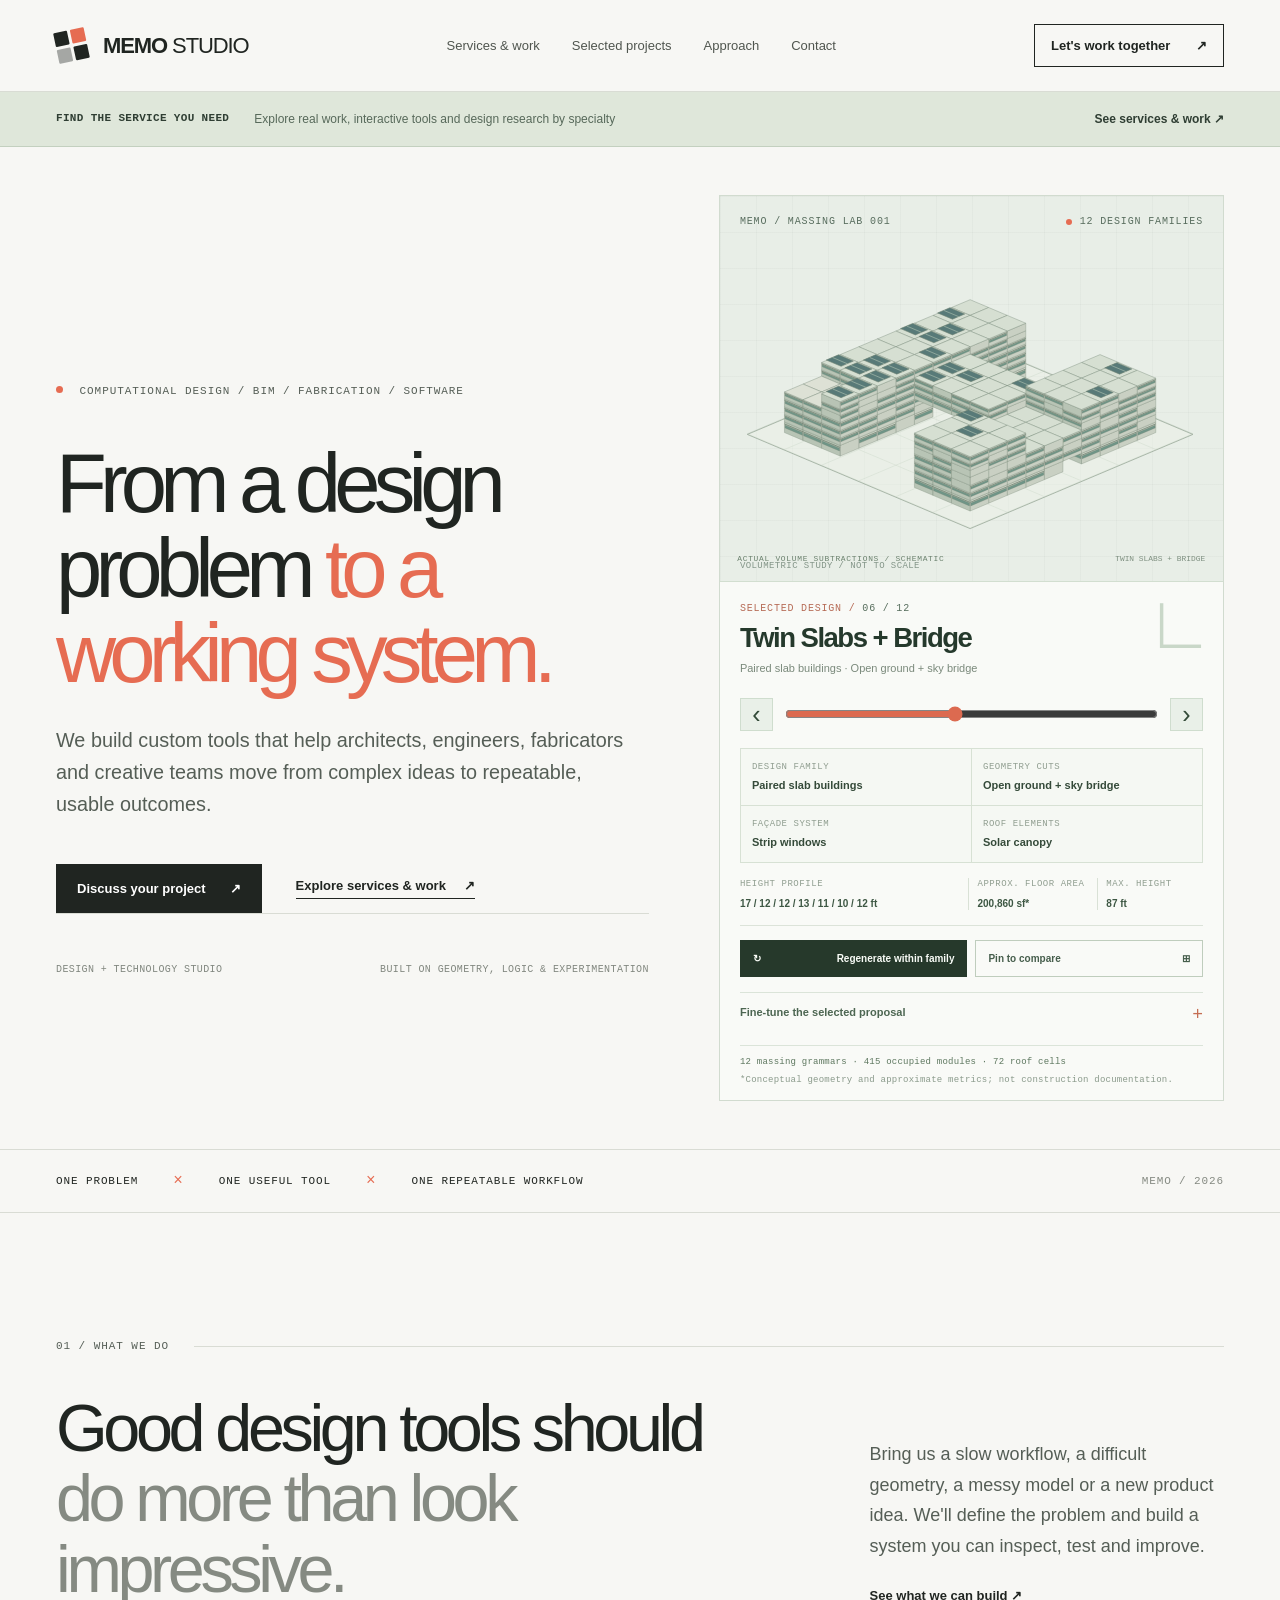
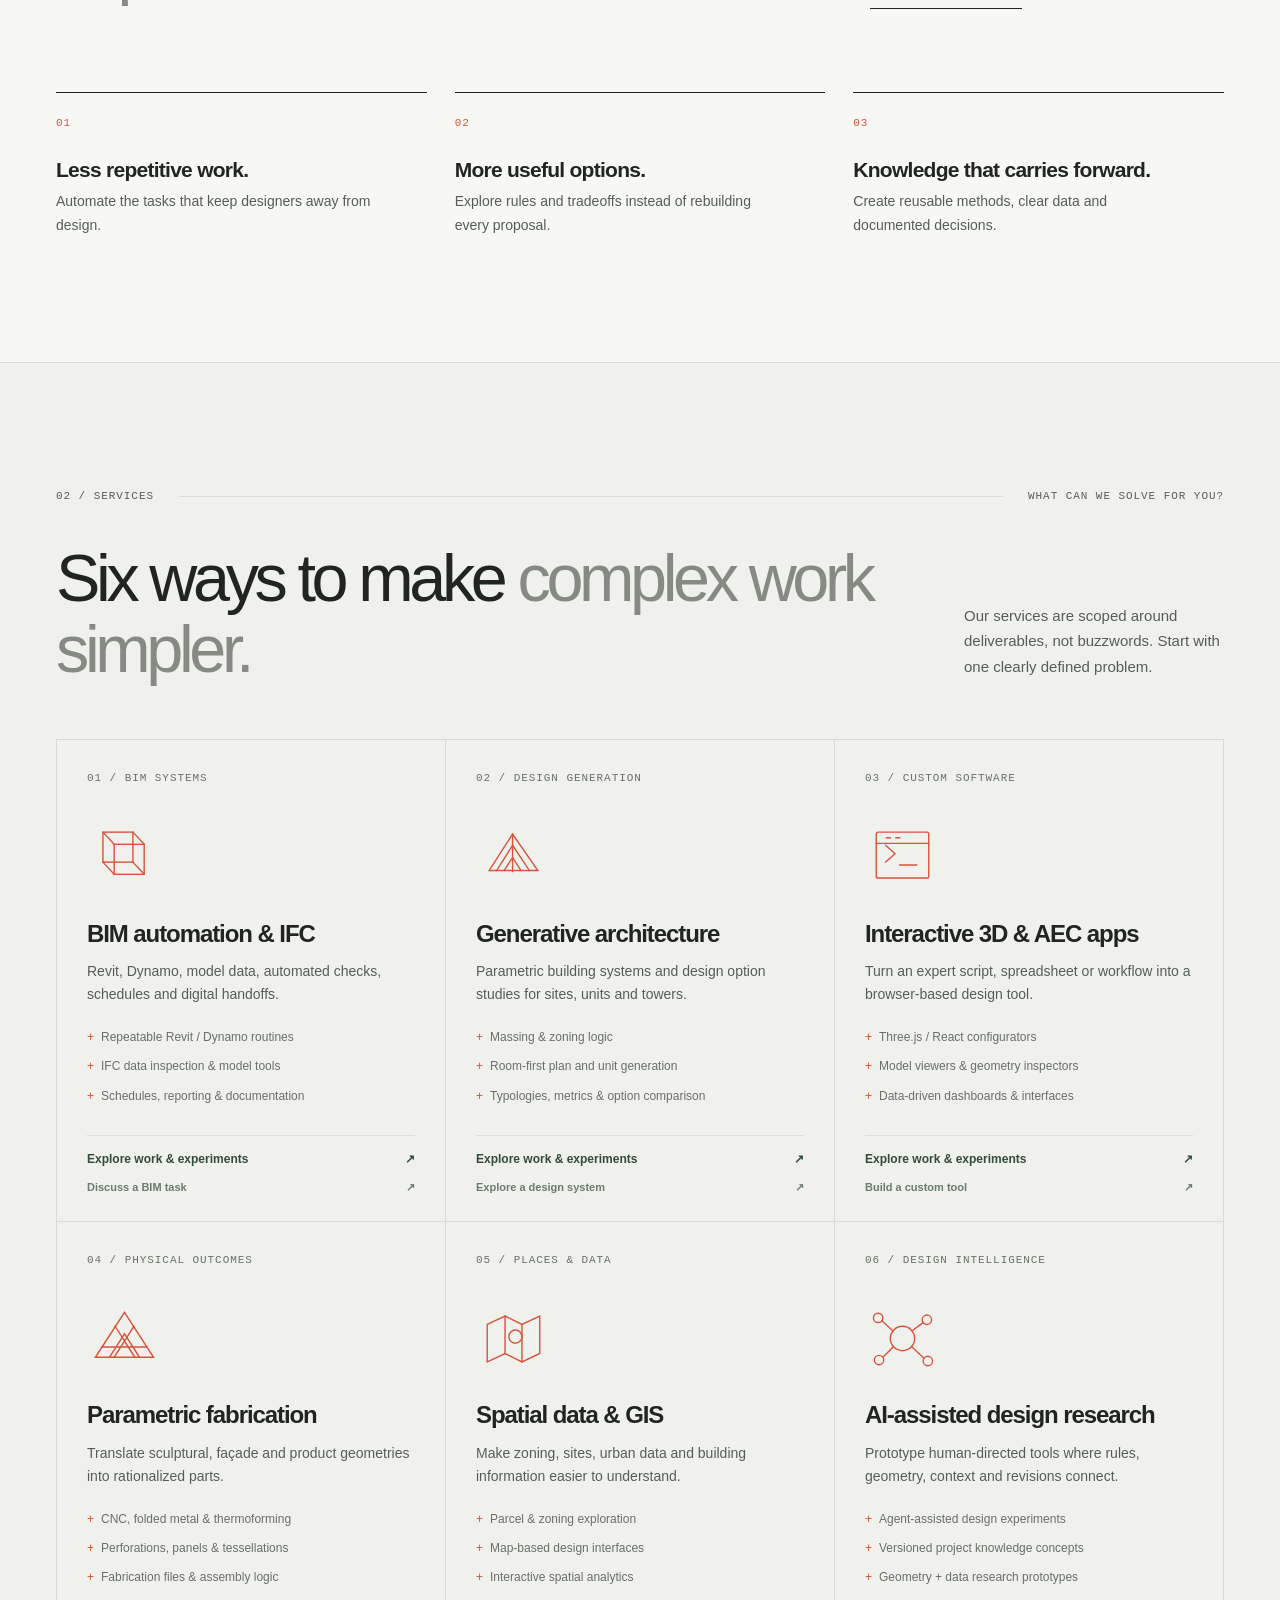
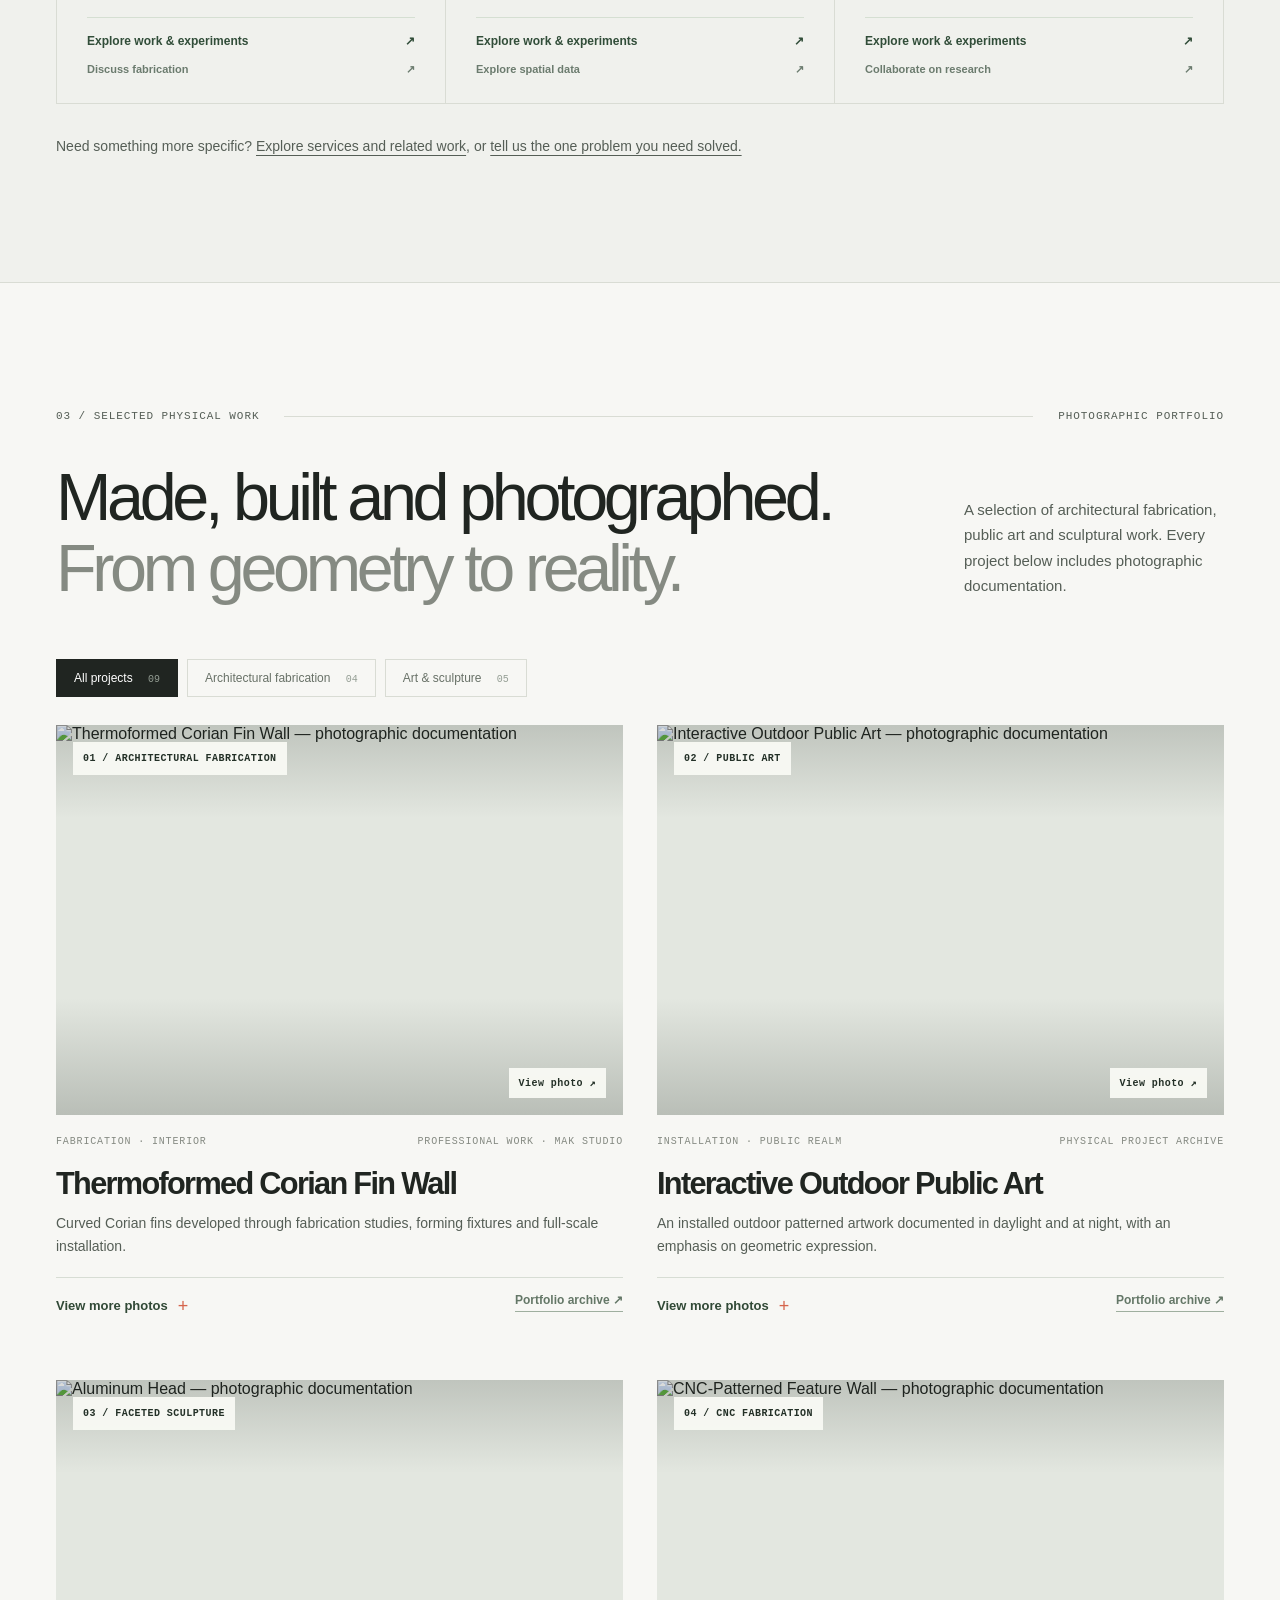
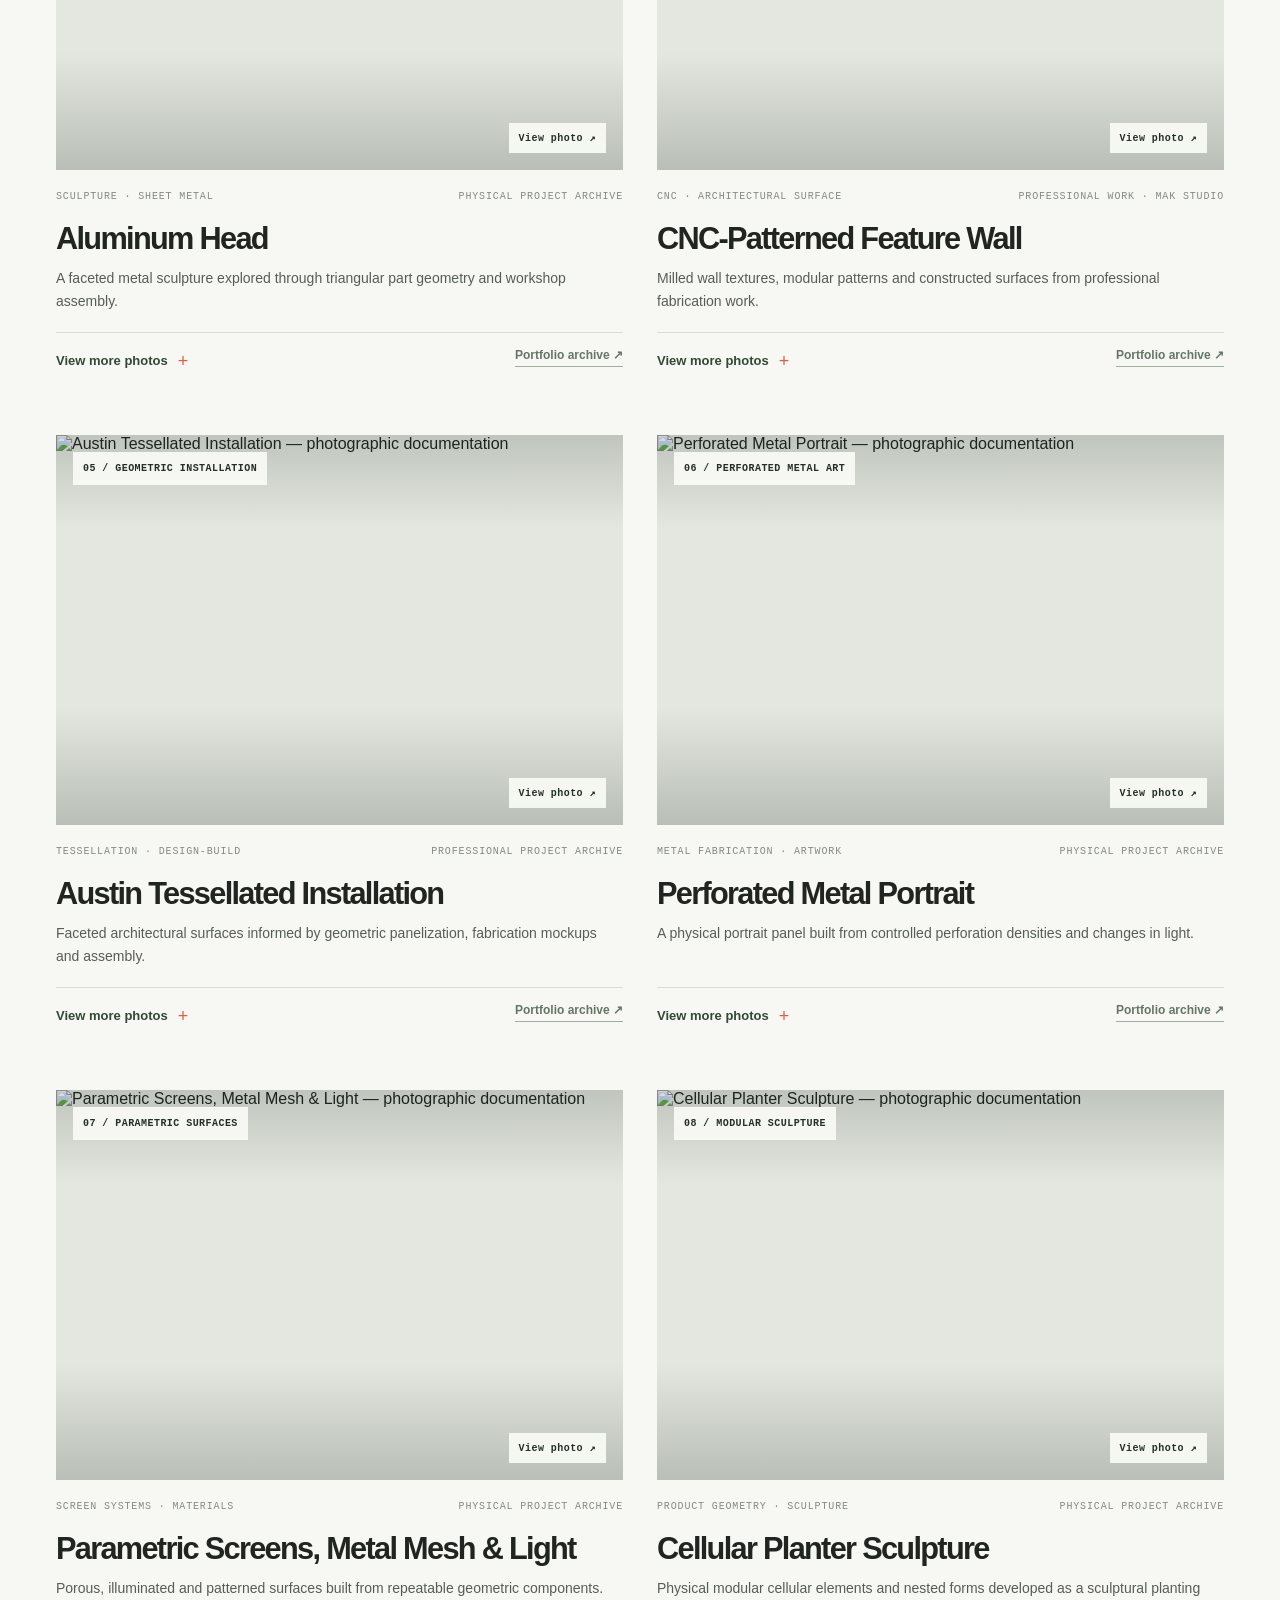
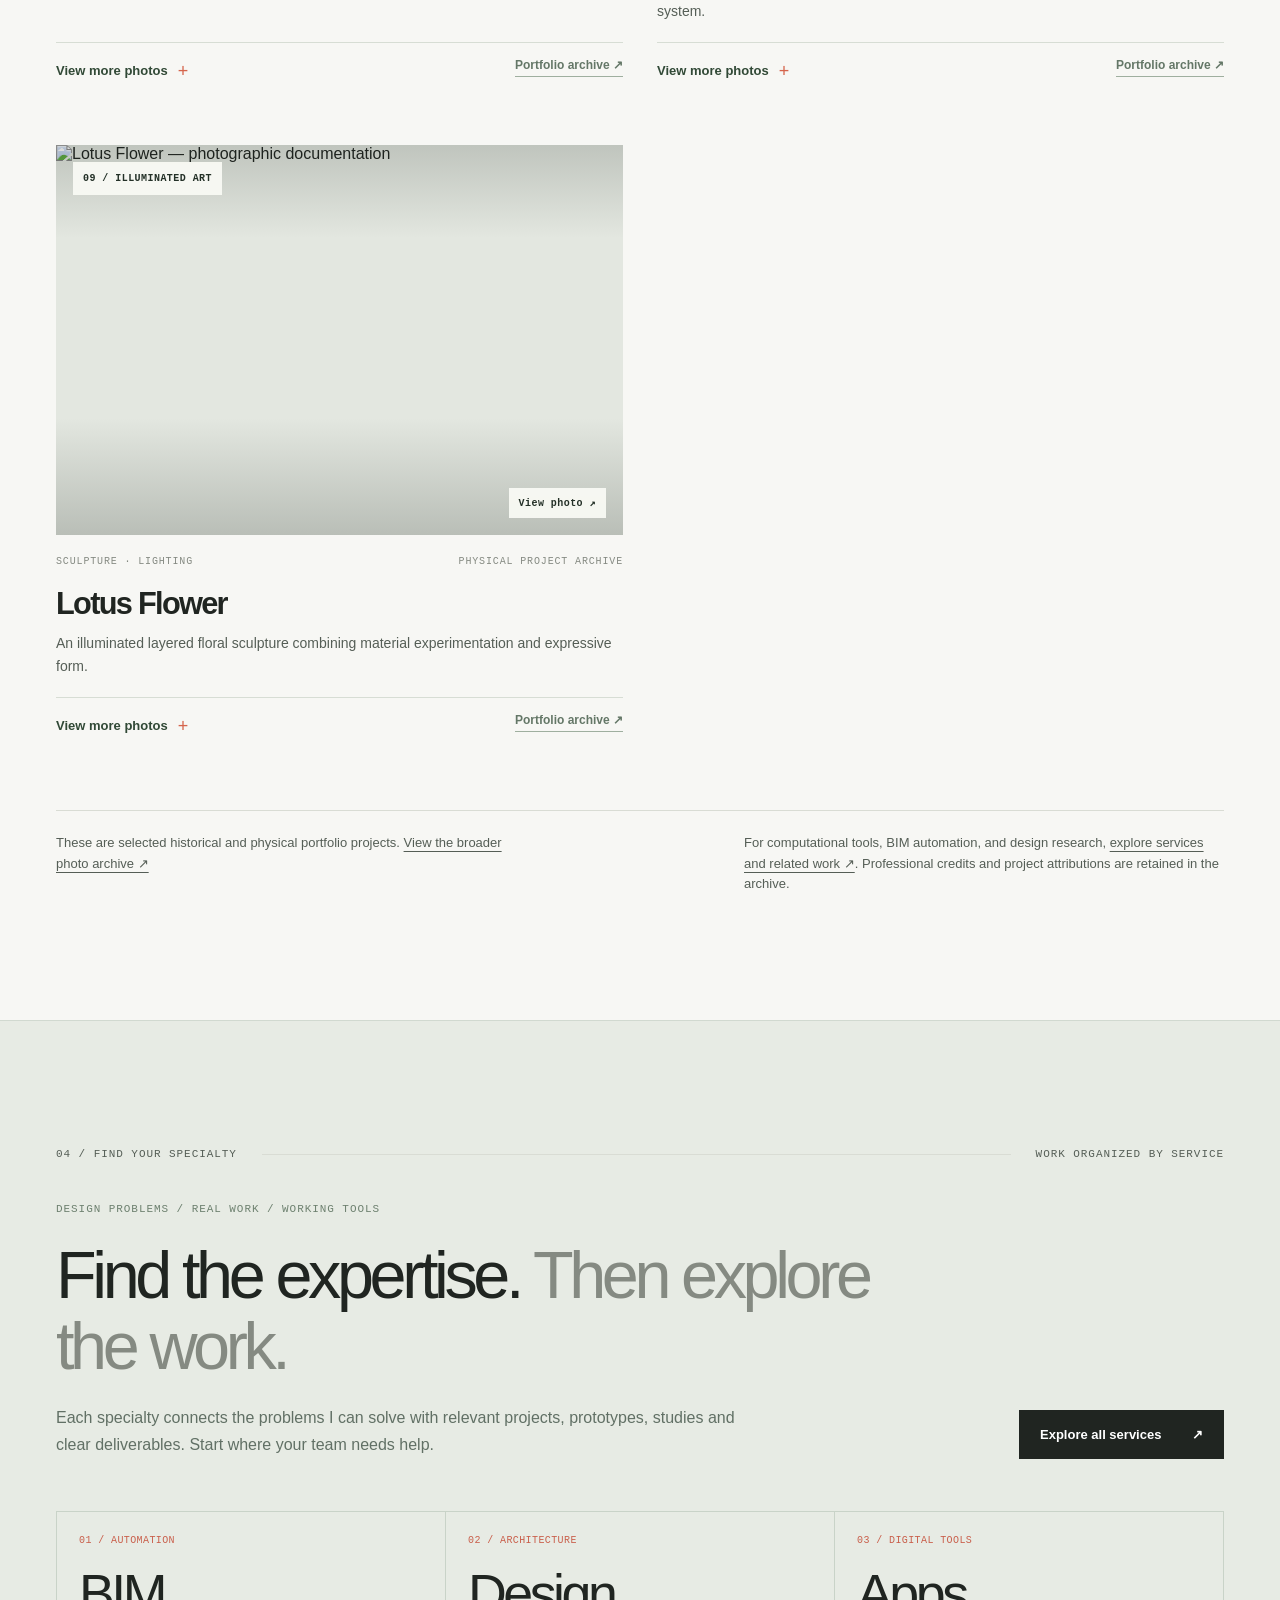
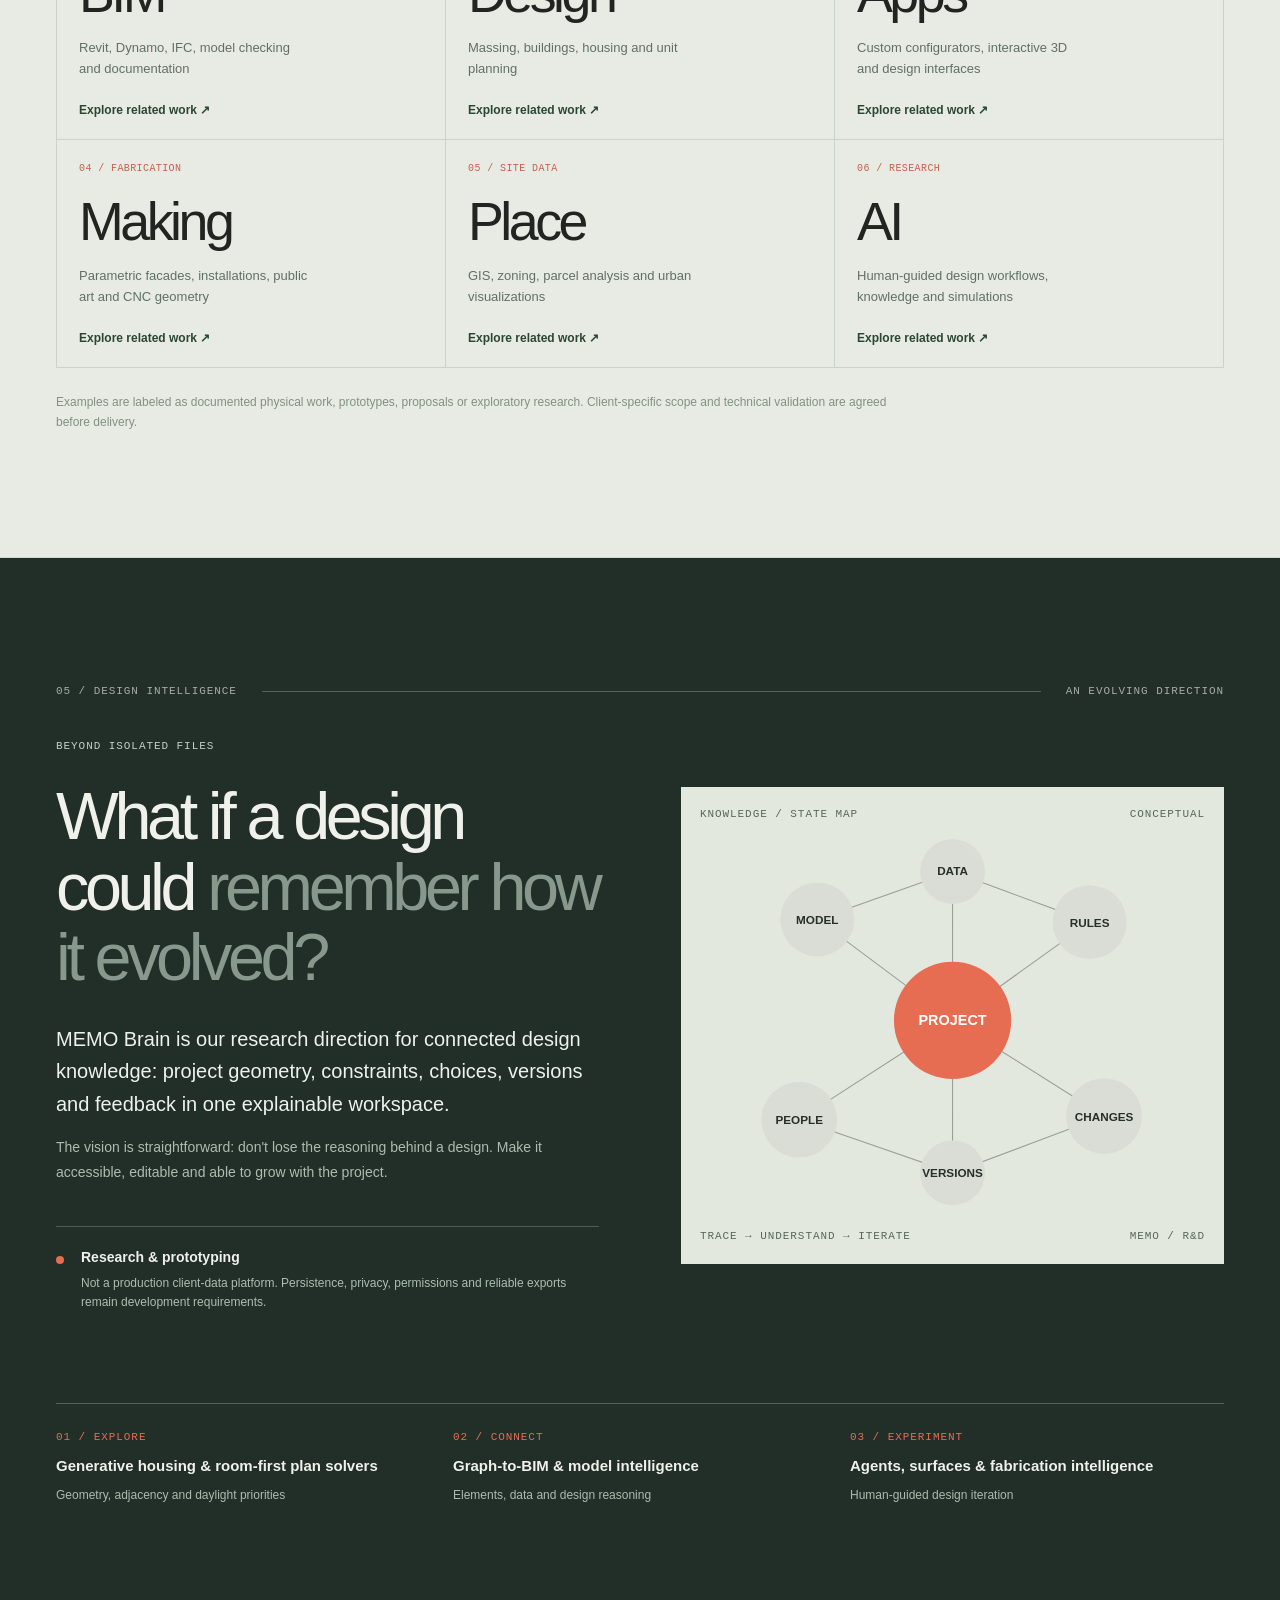
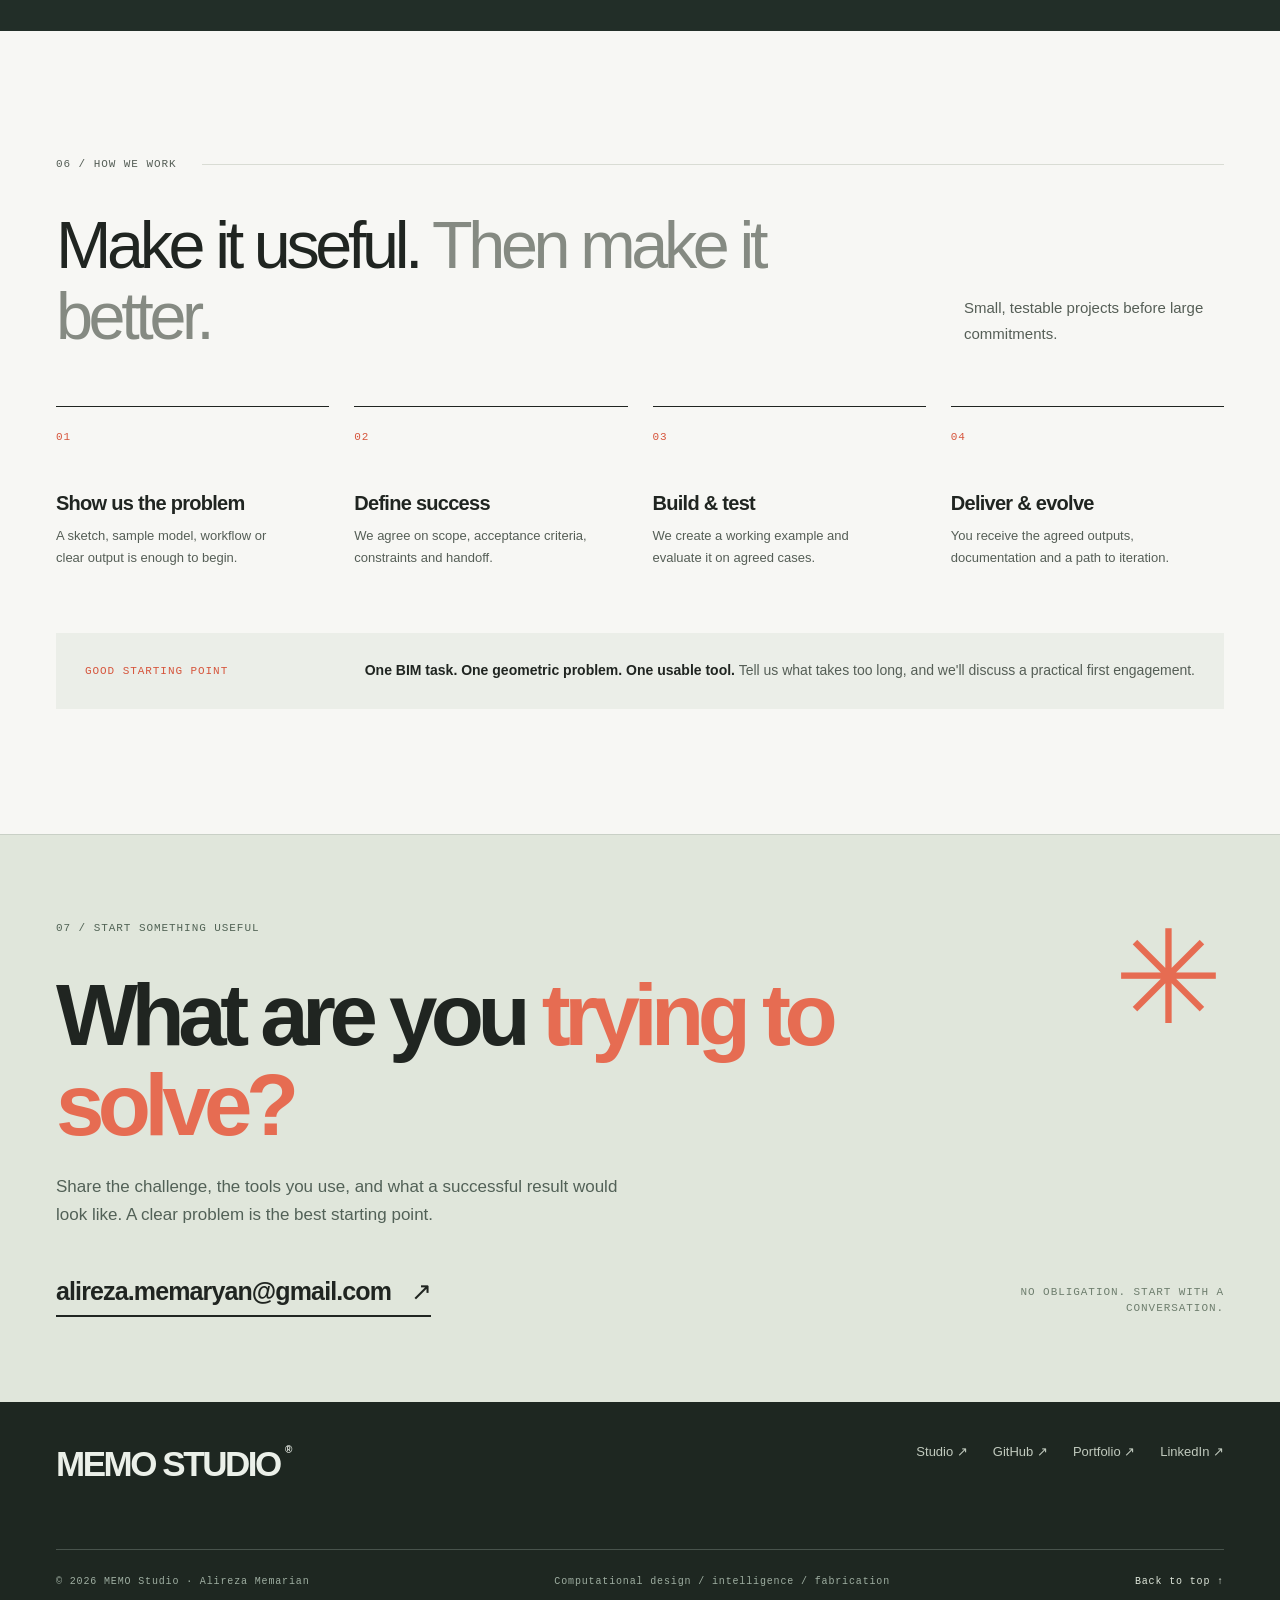
==== commit ad53820d: "Lazy-load all below-fold portfolio photographs for faster homepage" ====
--- a/index.html
+++ b/index.html
@@ -136,7 +136,7 @@
     <article class="project-card photo-project-card" data-category="architecture">
    <div class="photo-project-media">
      <a class="project-media media-photo" href="https://raw.githubusercontent.com/Memortal/Portfolio-/main/assets/images/portfolio/20180323-112316-jpg-ad8ef508569c.webp" target="_blank" rel="noopener noreferrer" aria-label="View large project photograph: Thermoformed Corian Fin Wall">
-       <img src="https://raw.githubusercontent.com/Memortal/Portfolio-/main/assets/images/portfolio/20180323-112316-jpg-ad8ef508569c.webp" alt="Thermoformed Corian Fin Wall — photographic documentation" loading="eager" decoding="async" fetchpriority="high">
+       <img src="https://raw.githubusercontent.com/Memortal/Portfolio-/main/assets/images/portfolio/20180323-112316-jpg-ad8ef508569c.webp" alt="Thermoformed Corian Fin Wall — photographic documentation" loading="lazy" decoding="async">
        <span class="media-label">01 / ARCHITECTURAL FABRICATION</span>
        <span class="media-open">View photo ↗</span>
      </a>
@@ -152,7 +152,7 @@
 <article class="project-card photo-project-card" data-category="art">
    <div class="photo-project-media">
      <a class="project-media media-photo" href="https://raw.githubusercontent.com/Memortal/Portfolio-/main/assets/images/portfolio/dsc-0528-jpg-b883ccca3e97.webp" target="_blank" rel="noopener noreferrer" aria-label="View large project photograph: Interactive Outdoor Public Art">
-       <img src="https://raw.githubusercontent.com/Memortal/Portfolio-/main/assets/images/portfolio/dsc-0528-jpg-b883ccca3e97.webp" alt="Interactive Outdoor Public Art — photographic documentation" loading="eager" decoding="async">
+       <img src="https://raw.githubusercontent.com/Memortal/Portfolio-/main/assets/images/portfolio/dsc-0528-jpg-b883ccca3e97.webp" alt="Interactive Outdoor Public Art — photographic documentation" loading="lazy" decoding="async">
        <span class="media-label">02 / PUBLIC ART</span>
        <span class="media-open">View photo ↗</span>
      </a>
--- a/styles.css
+++ b/styles.css
@@ -145,3 +145,33 @@
  .action-button{font-size:10px;padding:10px 9px}
  .comparison-grid svg{aspect-ratio:1.25}
 }
+
+/* Selected photographed work — no placeholder illustrations */
+.photo-project-card .project-media{background:#e3e7e0}
+.photo-project-card .project-media>img{display:block;width:100%;height:100%;object-fit:cover;object-position:center;filter:saturate(.9);transition:transform .4s ease,filter .4s ease}
+.photo-project-card .project-media:hover>img{transform:scale(1.035);filter:saturate(1)}
+.photo-project-card .project-media:after{background:linear-gradient(180deg,rgba(18,27,19,.17) 0%,transparent 24%,transparent 70%,rgba(18,27,19,.2) 100%)}
+.photo-project-media{overflow:hidden}
+.photo-project-card .project-meta{font-size:10px}
+.photo-project-card h3{font-size:clamp(24px,2.4vw,36px);margin:17px 0 10px}
+.photo-project-card>p{max-width:630px;min-height:47px}
+.photo-project-actions{display:flex;align-items:flex-start;justify-content:space-between;gap:18px;margin-top:18px;padding-top:15px;border-top:1px solid #d7ddd4;flex-wrap:wrap}
+.photo-details{flex:1;min-width:150px}
+.photo-details summary{display:flex;align-items:center;gap:10px;cursor:pointer;list-style:none;color:#314936;font-size:13px;line-height:1.5;font-weight:650}
+.photo-details summary::-webkit-details-marker{display:none}
+.photo-details summary span{color:#d5644b;font-size:18px;font-weight:400}
+.photo-details[open] summary span{transform:rotate(45deg)}
+.photo-detail-inner{padding-top:14px}
+.photo-thumbnail-grid{display:grid;grid-template-columns:repeat(4,minmax(0,1fr));gap:6px}
+.photo-thumbnail-grid a{display:block;aspect-ratio:1.12;background:#e3eae1;overflow:hidden;border:1px solid #d4dcd2}
+.photo-thumbnail-grid img{width:100%;height:100%;object-fit:cover;transition:transform .2s ease;display:block}
+.photo-thumbnail-grid a:hover img{transform:scale(1.06)}
+.photo-credit{min-height:0!important;font-size:11px!important;color:#849085!important;margin-top:12px!important}
+.photo-project-archive-link{flex-shrink:0;font-size:12px;font-weight:600;color:#647767;border-bottom:1px solid #9faf9f;padding-bottom:4px}
+.photo-project-archive-link:hover{color:#d5644b;border-color:#d5644b}
+.photo-project-card .media-label,.photo-project-card .media-open{font-family:monospace;font-size:10px;letter-spacing:.045em}
+.photo-project-card .project-media{height:390px}
+.photo-project-card .project-media img{min-height:0}
+@media(max-width:1100px){.photo-project-card .project-media{height:315px}.photo-project-card .project-meta{font-size:9px}}
+@media(max-width:630px){.photo-project-card .project-media{height:290px}.photo-project-actions{gap:15px}.photo-project-archive-link{font-size:11px}.photo-project-card>p{min-height:0}}
+@media(prefers-reduced-motion:reduce){.photo-project-card .project-media>img,.photo-thumbnail-grid img{transition:none}}
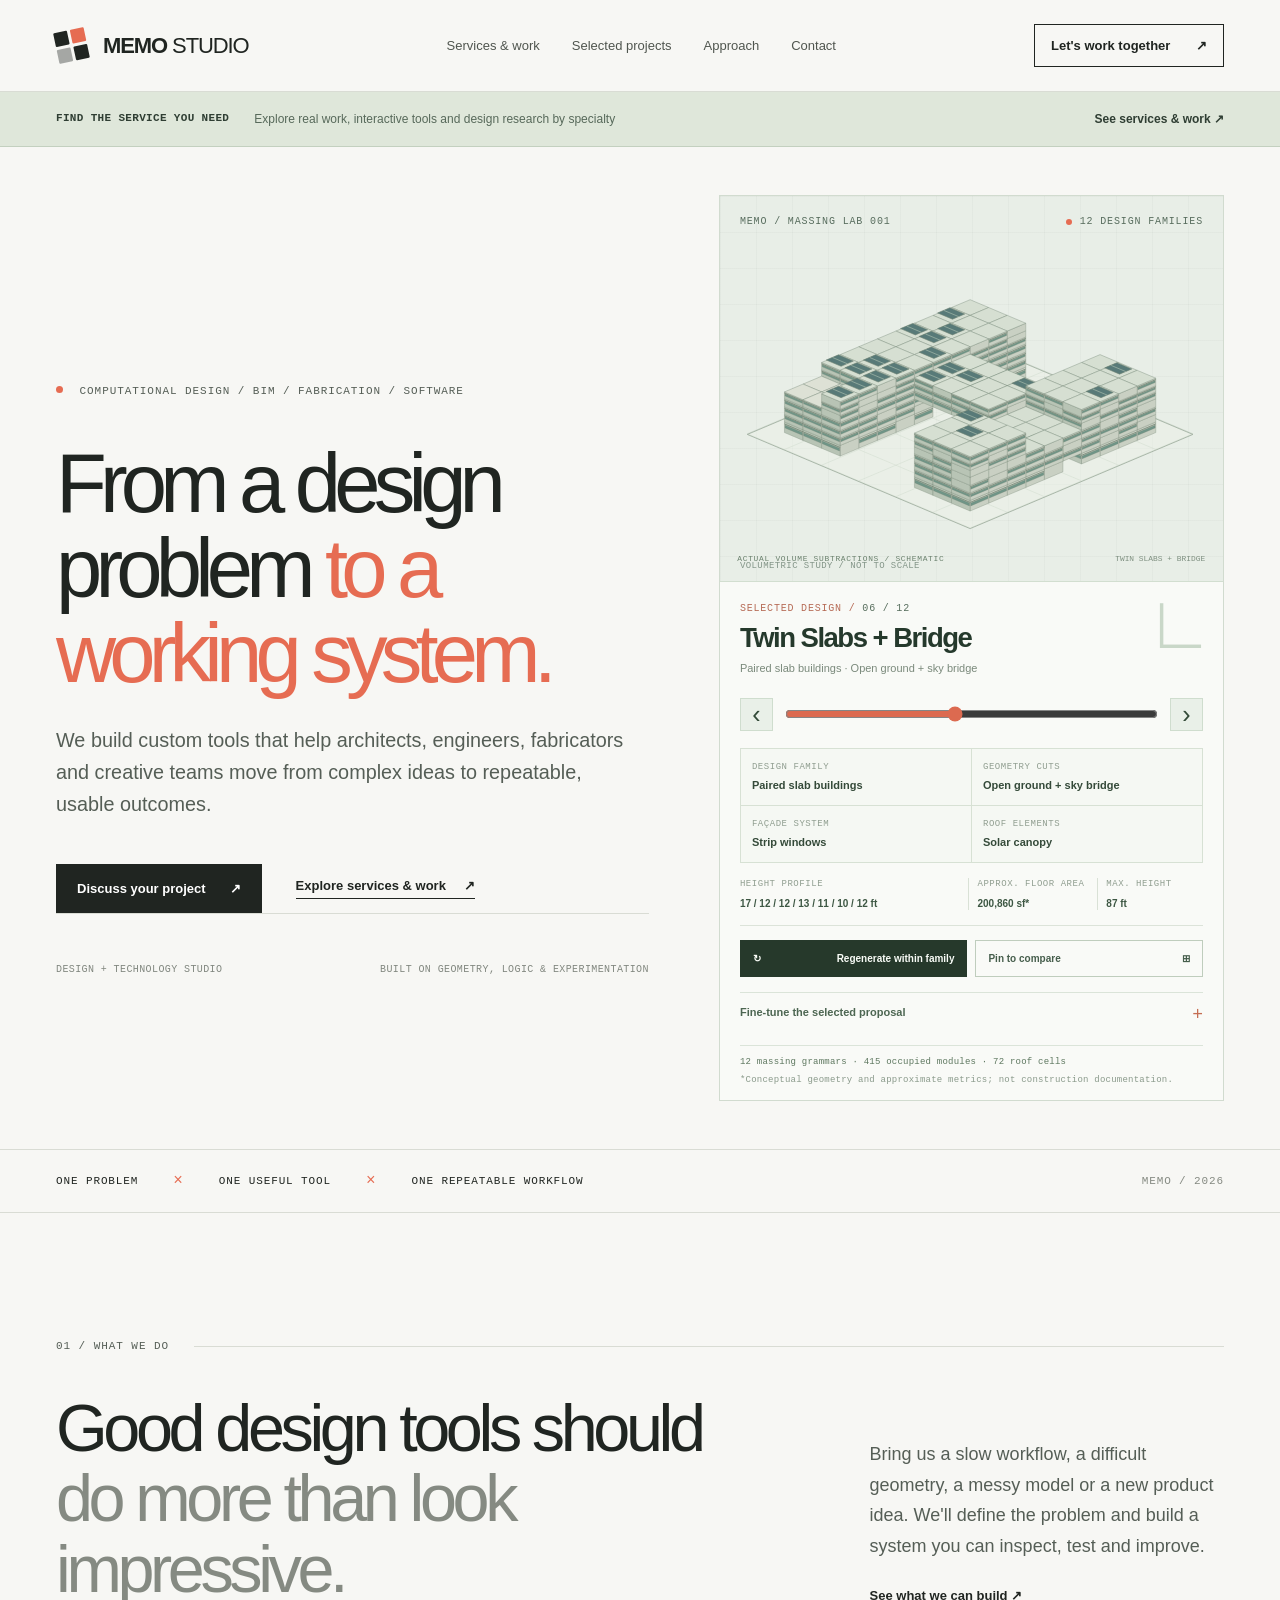
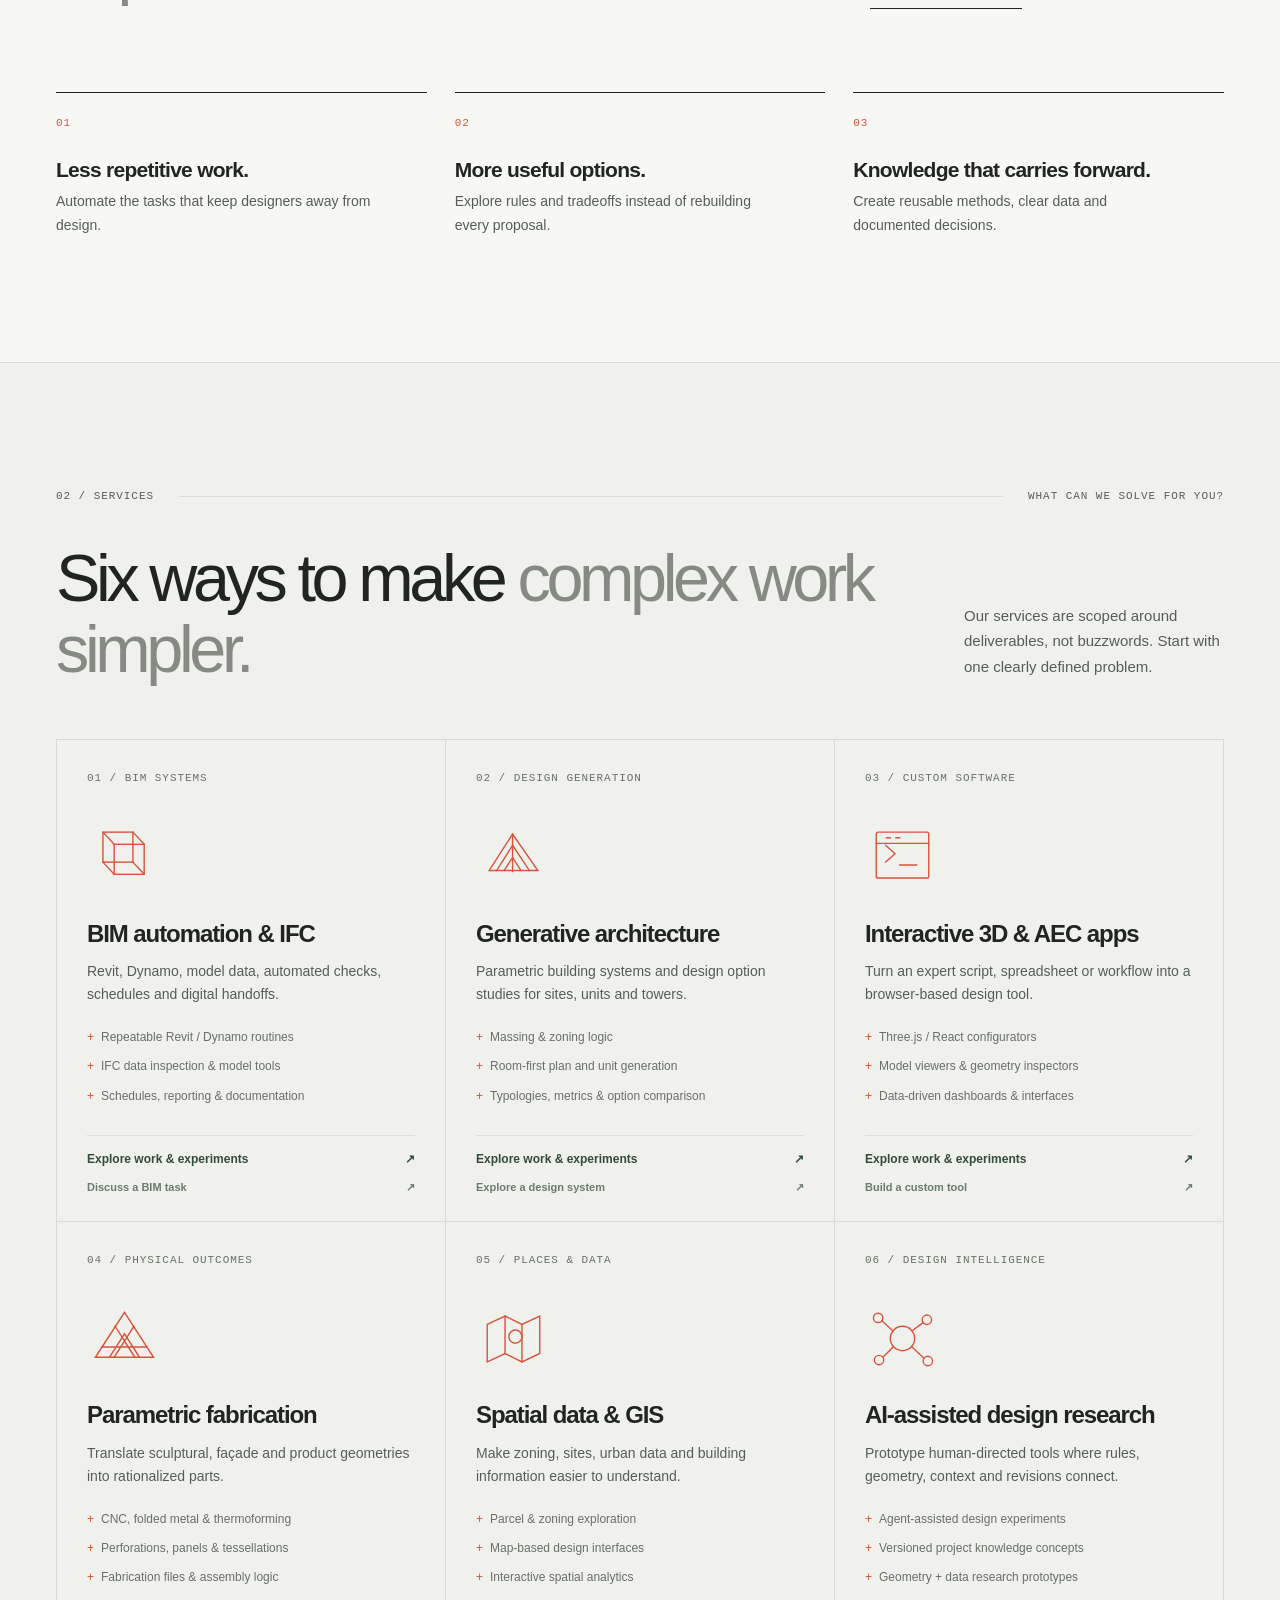
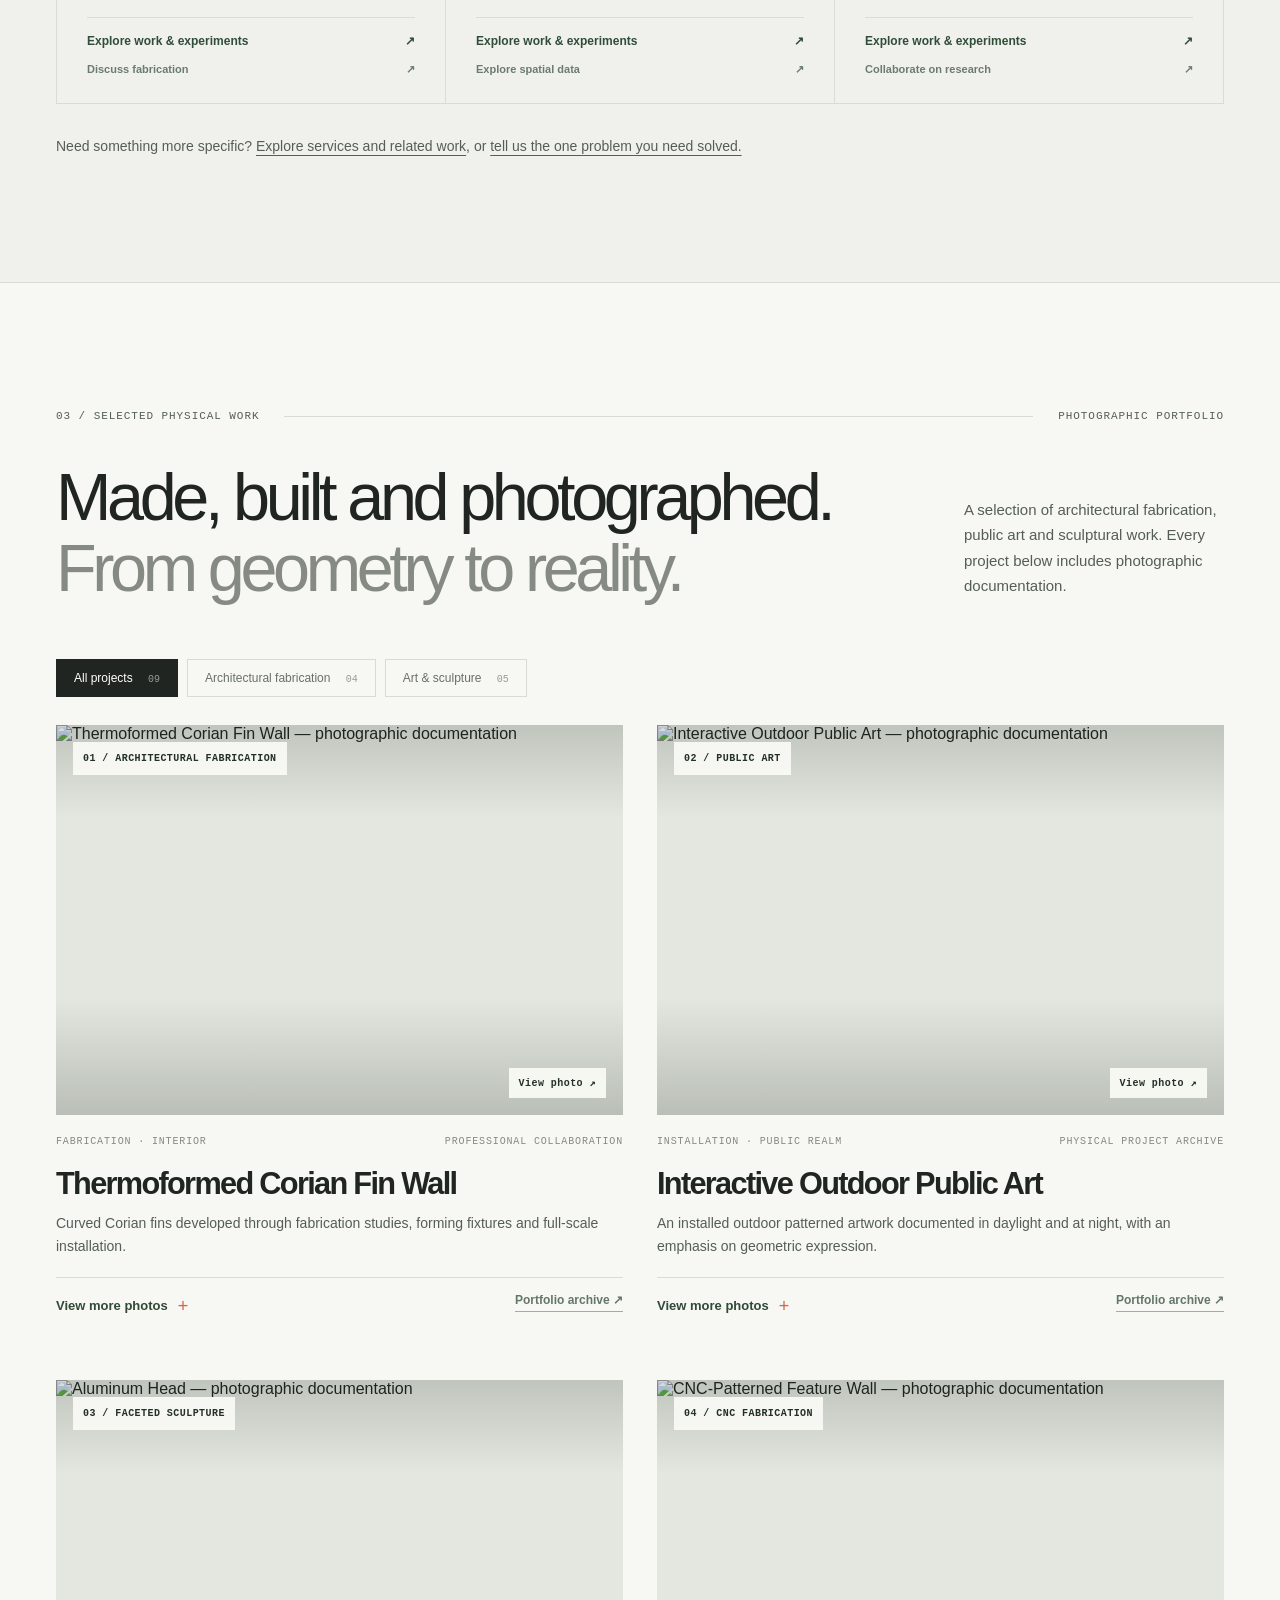
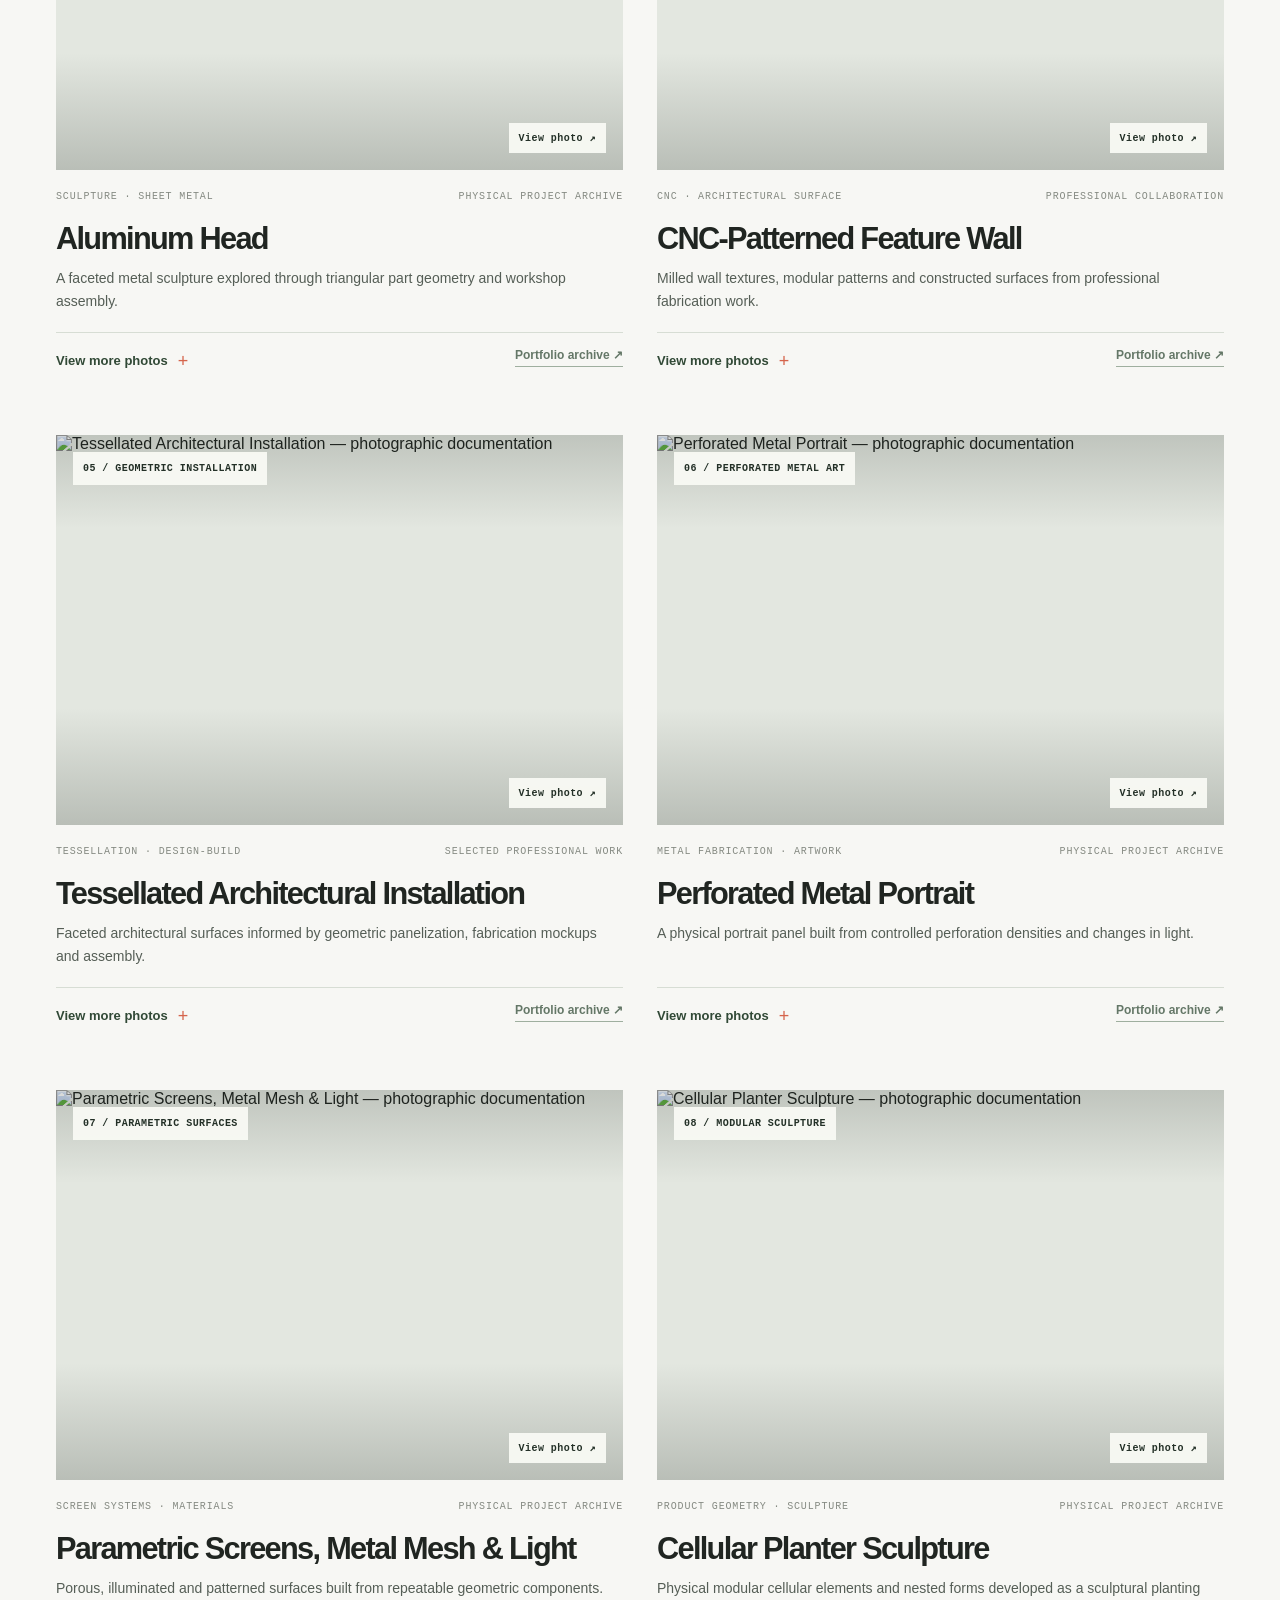
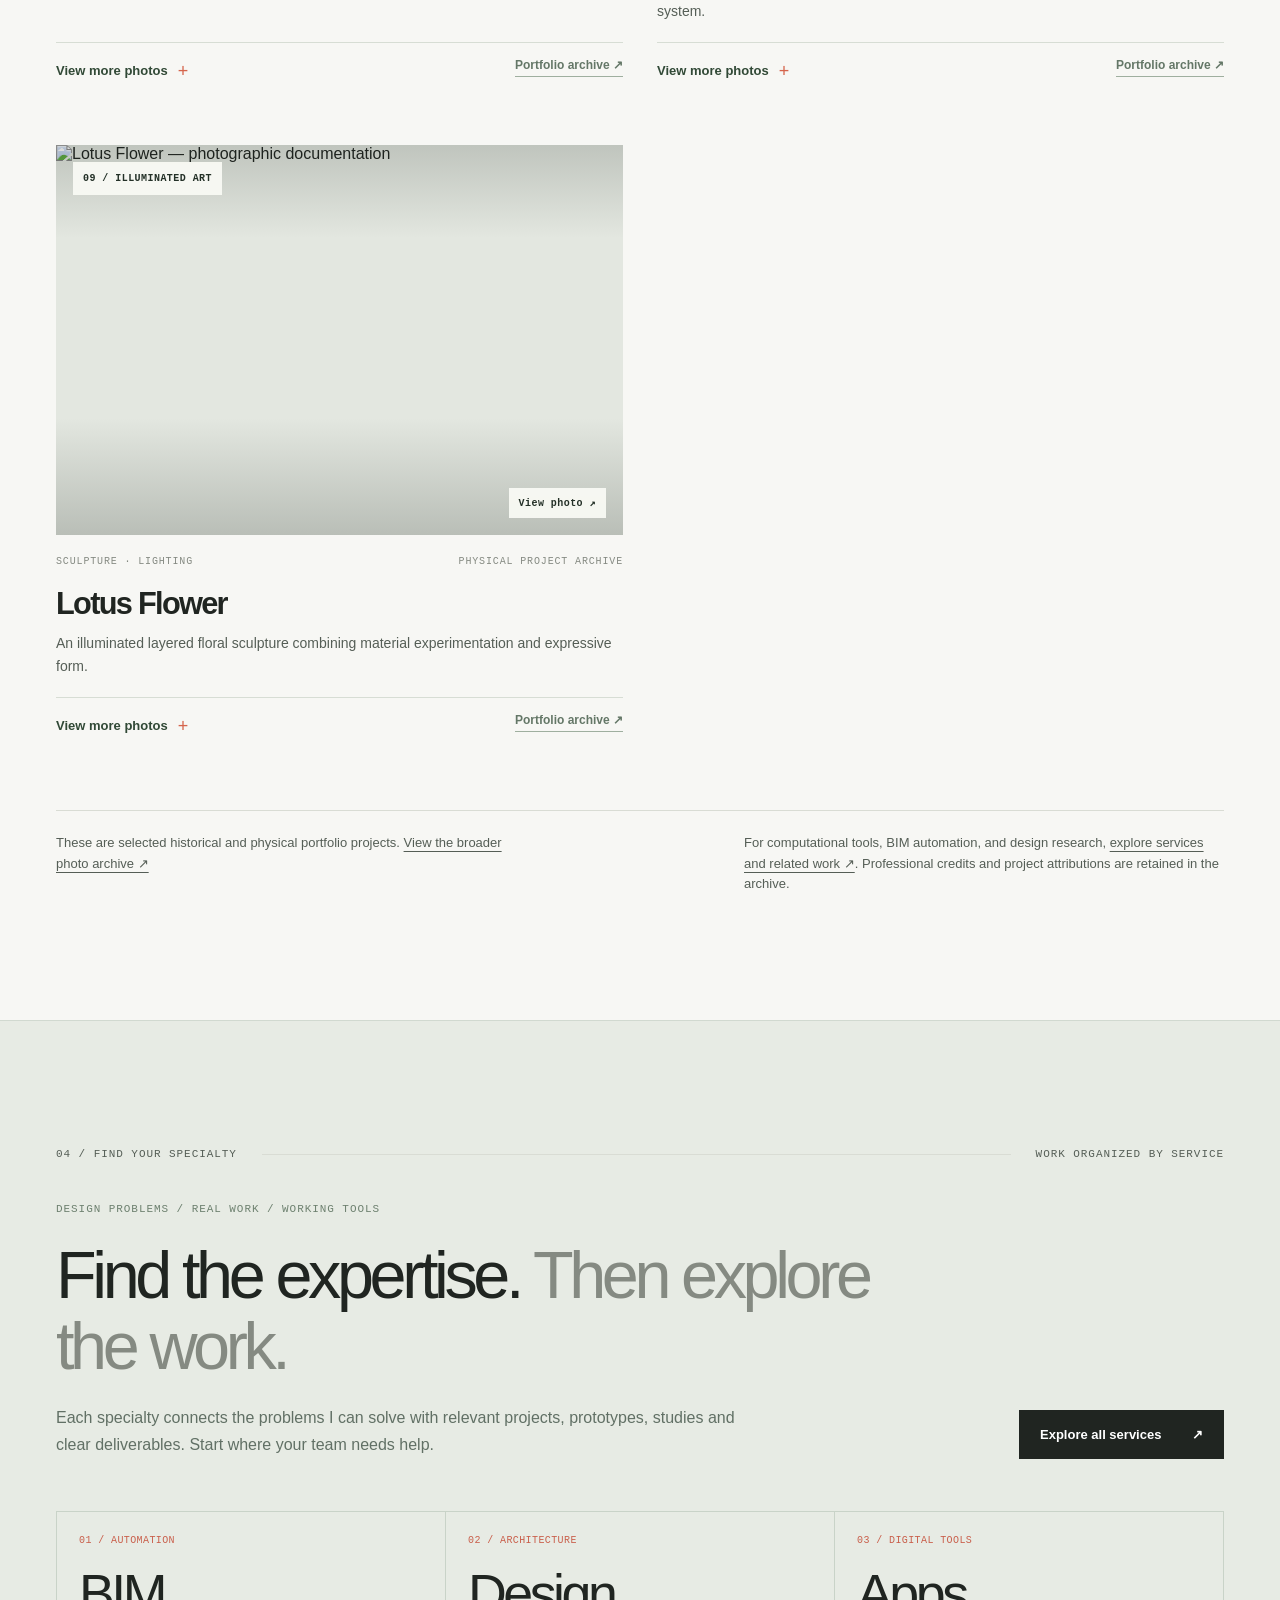
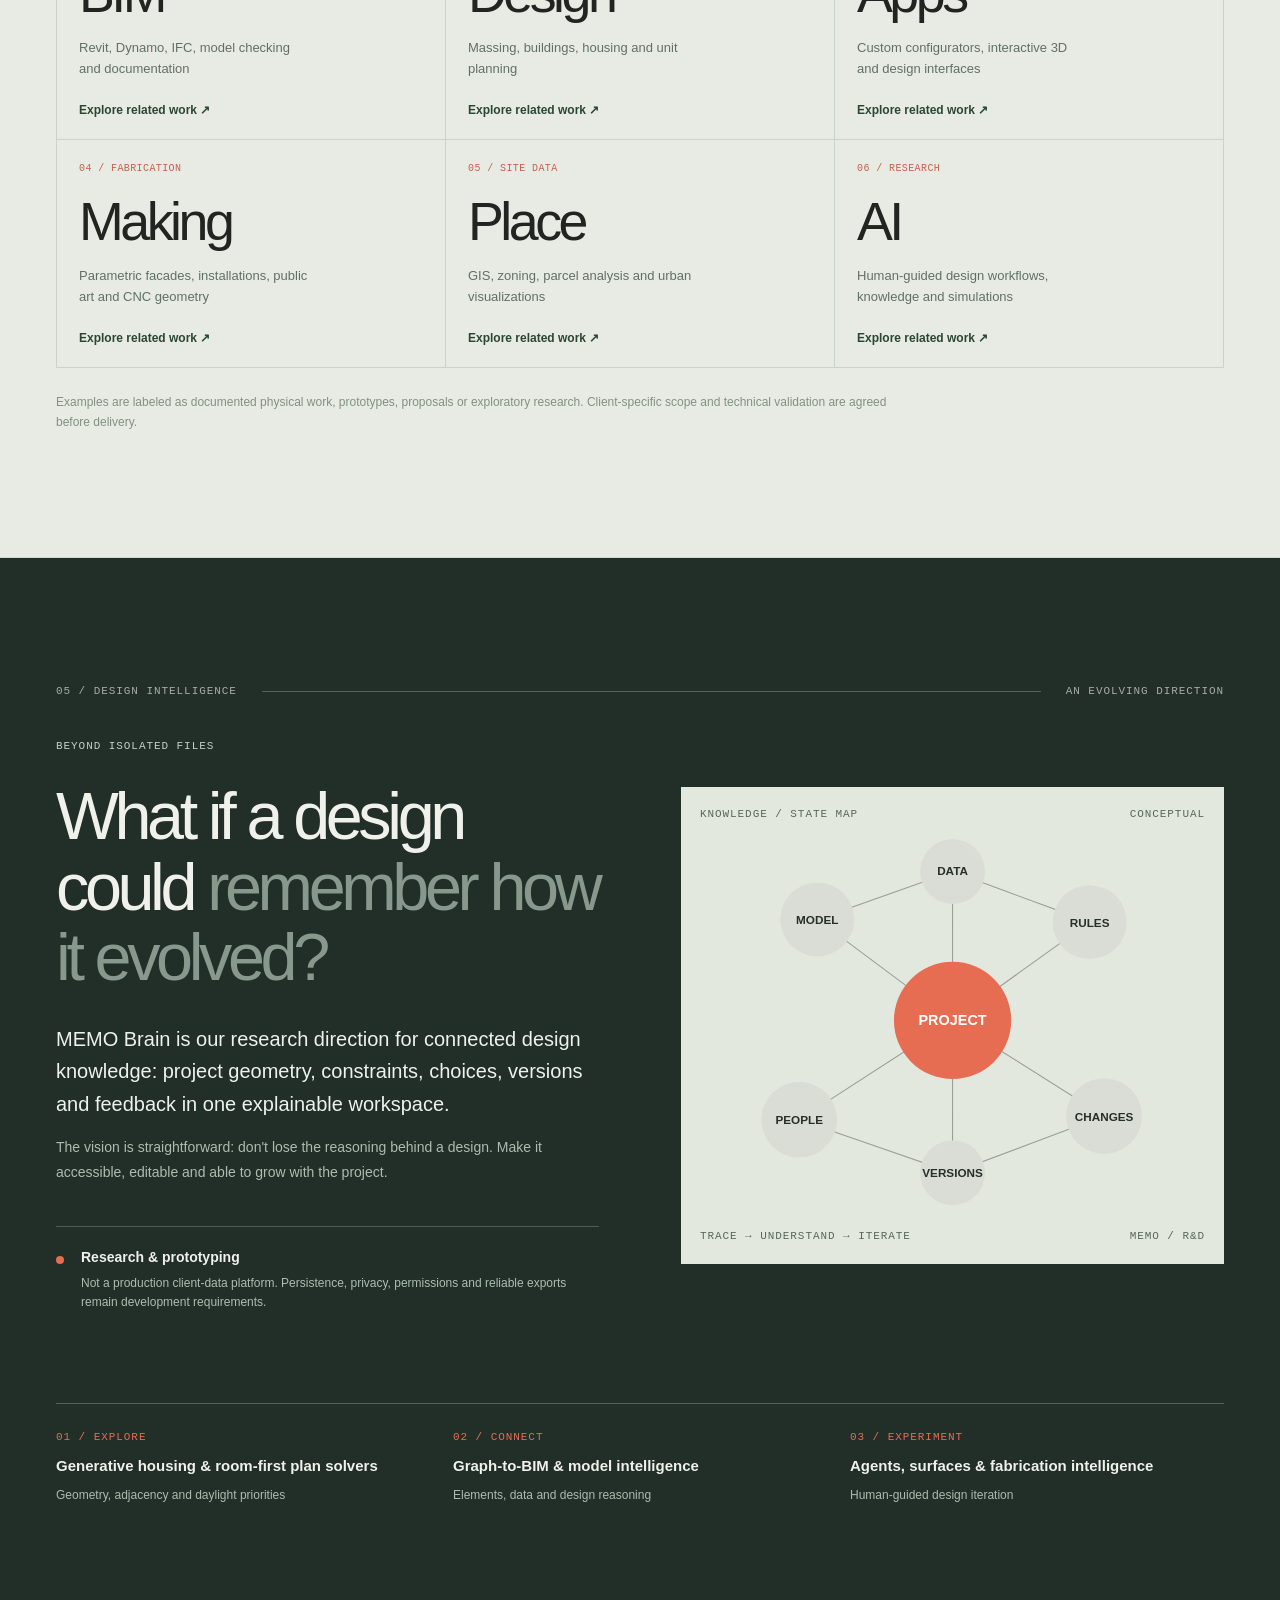
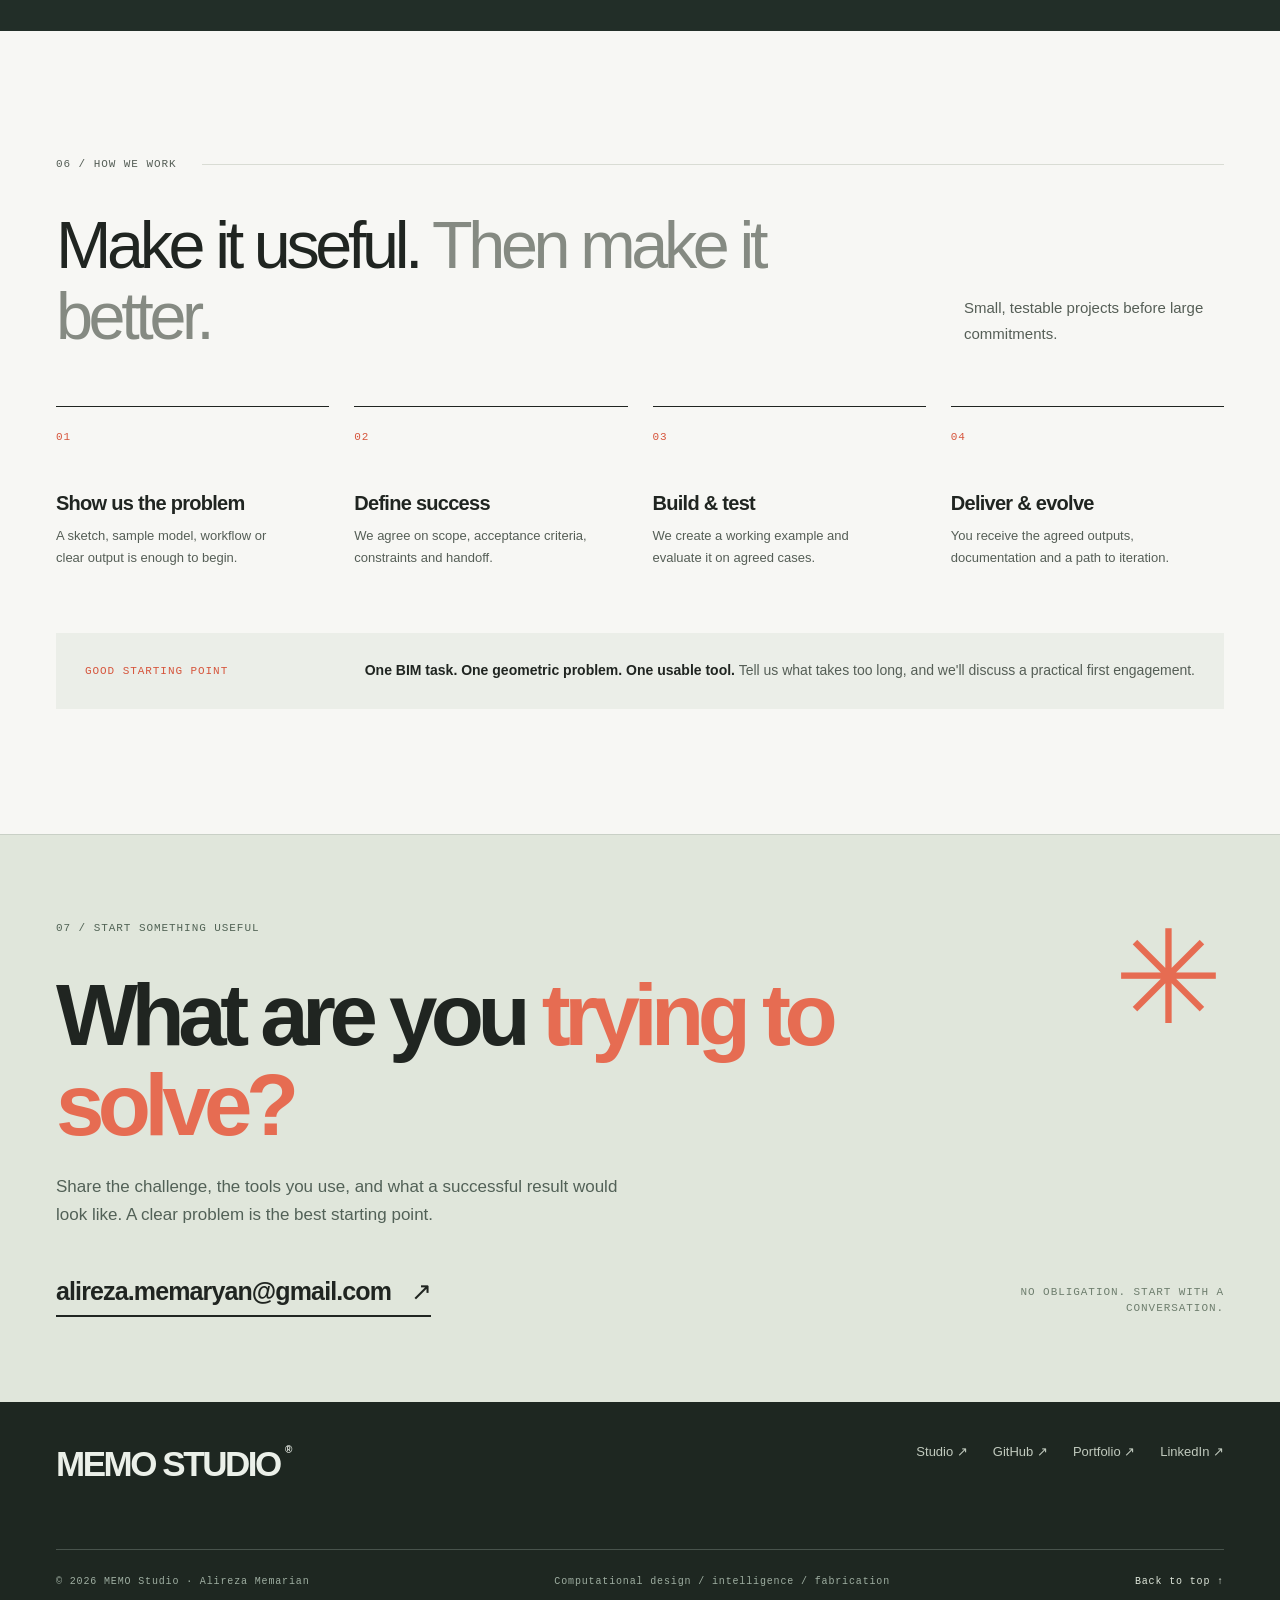
==== commit afc54460: "Remove firm and location names from photographed homepage project credits" ====
--- a/index.html
+++ b/index.html
@@ -141,11 +141,11 @@
        <span class="media-open">View photo ↗</span>
      </a>
    </div>
-   <div class="project-meta"><span>Fabrication · Interior</span><span>Professional work · MAK Studio</span></div>
+   <div class="project-meta"><span>Fabrication · Interior</span><span>Professional collaboration</span></div>
    <h3>Thermoformed Corian Fin Wall</h3>
    <p>Curved Corian fins developed through fabrication studies, forming fixtures and full-scale installation.</p>
    <div class="photo-project-actions">
-     <details class="photo-details"><summary>View more photos <span aria-hidden="true">+</span></summary><div class="photo-detail-inner"><div class="photo-thumbnail-grid"><a href="https://raw.githubusercontent.com/Memortal/Portfolio-/main/assets/images/portfolio/20180322-151207-jpg-3972ca37be1a.webp" target="_blank" rel="noopener noreferrer" aria-label="Open another photo of Thermoformed Corian Fin Wall"><img src="https://raw.githubusercontent.com/Memortal/Portfolio-/main/assets/images/portfolio/20180322-151207-jpg-3972ca37be1a.webp" alt="Thermoformed Corian Fin Wall — additional project image 2" loading="lazy" decoding="async"></a><a href="https://raw.githubusercontent.com/Memortal/Portfolio-/main/assets/images/portfolio/dsc-0323-jpg-48f0556f7e8f.webp" target="_blank" rel="noopener noreferrer" aria-label="Open another photo of Thermoformed Corian Fin Wall"><img src="https://raw.githubusercontent.com/Memortal/Portfolio-/main/assets/images/portfolio/dsc-0323-jpg-48f0556f7e8f.webp" alt="Thermoformed Corian Fin Wall — additional project image 3" loading="lazy" decoding="async"></a><a href="https://raw.githubusercontent.com/Memortal/Portfolio-/main/assets/images/portfolio/dsc-0327-jpg-440885cc09fe.webp" target="_blank" rel="noopener noreferrer" aria-label="Open another photo of Thermoformed Corian Fin Wall"><img src="https://raw.githubusercontent.com/Memortal/Portfolio-/main/assets/images/portfolio/dsc-0327-jpg-440885cc09fe.webp" alt="Thermoformed Corian Fin Wall — additional project image 4" loading="lazy" decoding="async"></a><a href="https://raw.githubusercontent.com/Memortal/Portfolio-/main/assets/images/portfolio/dsc-0325-jpg-1c0664a369a3.webp" target="_blank" rel="noopener noreferrer" aria-label="Open another photo of Thermoformed Corian Fin Wall"><img src="https://raw.githubusercontent.com/Memortal/Portfolio-/main/assets/images/portfolio/dsc-0325-jpg-1c0664a369a3.webp" alt="Thermoformed Corian Fin Wall — additional project image 5" loading="lazy" decoding="async"></a></div><p class="photo-credit">Alireza Memarian · Work at MAK Studio</p></div></details>
+     <details class="photo-details"><summary>View more photos <span aria-hidden="true">+</span></summary><div class="photo-detail-inner"><div class="photo-thumbnail-grid"><a href="https://raw.githubusercontent.com/Memortal/Portfolio-/main/assets/images/portfolio/20180322-151207-jpg-3972ca37be1a.webp" target="_blank" rel="noopener noreferrer" aria-label="Open another photo of Thermoformed Corian Fin Wall"><img src="https://raw.githubusercontent.com/Memortal/Portfolio-/main/assets/images/portfolio/20180322-151207-jpg-3972ca37be1a.webp" alt="Thermoformed Corian Fin Wall — additional project image 2" loading="lazy" decoding="async"></a><a href="https://raw.githubusercontent.com/Memortal/Portfolio-/main/assets/images/portfolio/dsc-0323-jpg-48f0556f7e8f.webp" target="_blank" rel="noopener noreferrer" aria-label="Open another photo of Thermoformed Corian Fin Wall"><img src="https://raw.githubusercontent.com/Memortal/Portfolio-/main/assets/images/portfolio/dsc-0323-jpg-48f0556f7e8f.webp" alt="Thermoformed Corian Fin Wall — additional project image 3" loading="lazy" decoding="async"></a><a href="https://raw.githubusercontent.com/Memortal/Portfolio-/main/assets/images/portfolio/dsc-0327-jpg-440885cc09fe.webp" target="_blank" rel="noopener noreferrer" aria-label="Open another photo of Thermoformed Corian Fin Wall"><img src="https://raw.githubusercontent.com/Memortal/Portfolio-/main/assets/images/portfolio/dsc-0327-jpg-440885cc09fe.webp" alt="Thermoformed Corian Fin Wall — additional project image 4" loading="lazy" decoding="async"></a><a href="https://raw.githubusercontent.com/Memortal/Portfolio-/main/assets/images/portfolio/dsc-0325-jpg-1c0664a369a3.webp" target="_blank" rel="noopener noreferrer" aria-label="Open another photo of Thermoformed Corian Fin Wall"><img src="https://raw.githubusercontent.com/Memortal/Portfolio-/main/assets/images/portfolio/dsc-0325-jpg-1c0664a369a3.webp" alt="Thermoformed Corian Fin Wall — additional project image 5" loading="lazy" decoding="async"></a></div><p class="photo-credit">Selected professional work · Team collaboration</p></div></details>
      <a class="photo-project-archive-link" href="https://memortal.github.io/Portfolio-/" target="_blank" rel="noopener noreferrer">Portfolio archive ↗</a>
    </div>
  </article>
@@ -189,27 +189,27 @@
        <span class="media-open">View photo ↗</span>
      </a>
    </div>
-   <div class="project-meta"><span>CNC · Architectural surface</span><span>Professional work · MAK Studio</span></div>
+   <div class="project-meta"><span>CNC · Architectural surface</span><span>Professional collaboration</span></div>
    <h3>CNC-Patterned Feature Wall</h3>
    <p>Milled wall textures, modular patterns and constructed surfaces from professional fabrication work.</p>
    <div class="photo-project-actions">
-     <details class="photo-details"><summary>View more photos <span aria-hidden="true">+</span></summary><div class="photo-detail-inner"><div class="photo-thumbnail-grid"><a href="https://raw.githubusercontent.com/Memortal/Portfolio-/main/assets/images/portfolio/mak-studio-4-jpg-88045d636da8.webp" target="_blank" rel="noopener noreferrer" aria-label="Open another photo of CNC-Patterned Feature Wall"><img src="https://raw.githubusercontent.com/Memortal/Portfolio-/main/assets/images/portfolio/mak-studio-4-jpg-88045d636da8.webp" alt="CNC-Patterned Feature Wall — additional project image 2" loading="lazy" decoding="async"></a><a href="https://raw.githubusercontent.com/Memortal/Portfolio-/main/assets/images/portfolio/mak-studio-5-jpg-c56fff012385.webp" target="_blank" rel="noopener noreferrer" aria-label="Open another photo of CNC-Patterned Feature Wall"><img src="https://raw.githubusercontent.com/Memortal/Portfolio-/main/assets/images/portfolio/mak-studio-5-jpg-c56fff012385.webp" alt="CNC-Patterned Feature Wall — additional project image 3" loading="lazy" decoding="async"></a><a href="https://raw.githubusercontent.com/Memortal/Portfolio-/main/assets/images/portfolio/mak-studio-3-jpg-3ddbb017983f.webp" target="_blank" rel="noopener noreferrer" aria-label="Open another photo of CNC-Patterned Feature Wall"><img src="https://raw.githubusercontent.com/Memortal/Portfolio-/main/assets/images/portfolio/mak-studio-3-jpg-3ddbb017983f.webp" alt="CNC-Patterned Feature Wall — additional project image 4" loading="lazy" decoding="async"></a><a href="https://raw.githubusercontent.com/Memortal/Portfolio-/main/assets/images/portfolio/18814604-995169233952810-1589725531708112548-o-jpg-a936141f4367.webp" target="_blank" rel="noopener noreferrer" aria-label="Open another photo of CNC-Patterned Feature Wall"><img src="https://raw.githubusercontent.com/Memortal/Portfolio-/main/assets/images/portfolio/18814604-995169233952810-1589725531708112548-o-jpg-a936141f4367.webp" alt="CNC-Patterned Feature Wall — additional project image 5" loading="lazy" decoding="async"></a></div><p class="photo-credit">Alireza Memarian · Work at MAK Studio</p></div></details>
+     <details class="photo-details"><summary>View more photos <span aria-hidden="true">+</span></summary><div class="photo-detail-inner"><div class="photo-thumbnail-grid"><a href="https://raw.githubusercontent.com/Memortal/Portfolio-/main/assets/images/portfolio/mak-studio-4-jpg-88045d636da8.webp" target="_blank" rel="noopener noreferrer" aria-label="Open another photo of CNC-Patterned Feature Wall"><img src="https://raw.githubusercontent.com/Memortal/Portfolio-/main/assets/images/portfolio/mak-studio-4-jpg-88045d636da8.webp" alt="CNC-Patterned Feature Wall — additional project image 2" loading="lazy" decoding="async"></a><a href="https://raw.githubusercontent.com/Memortal/Portfolio-/main/assets/images/portfolio/mak-studio-5-jpg-c56fff012385.webp" target="_blank" rel="noopener noreferrer" aria-label="Open another photo of CNC-Patterned Feature Wall"><img src="https://raw.githubusercontent.com/Memortal/Portfolio-/main/assets/images/portfolio/mak-studio-5-jpg-c56fff012385.webp" alt="CNC-Patterned Feature Wall — additional project image 3" loading="lazy" decoding="async"></a><a href="https://raw.githubusercontent.com/Memortal/Portfolio-/main/assets/images/portfolio/mak-studio-3-jpg-3ddbb017983f.webp" target="_blank" rel="noopener noreferrer" aria-label="Open another photo of CNC-Patterned Feature Wall"><img src="https://raw.githubusercontent.com/Memortal/Portfolio-/main/assets/images/portfolio/mak-studio-3-jpg-3ddbb017983f.webp" alt="CNC-Patterned Feature Wall — additional project image 4" loading="lazy" decoding="async"></a><a href="https://raw.githubusercontent.com/Memortal/Portfolio-/main/assets/images/portfolio/18814604-995169233952810-1589725531708112548-o-jpg-a936141f4367.webp" target="_blank" rel="noopener noreferrer" aria-label="Open another photo of CNC-Patterned Feature Wall"><img src="https://raw.githubusercontent.com/Memortal/Portfolio-/main/assets/images/portfolio/18814604-995169233952810-1589725531708112548-o-jpg-a936141f4367.webp" alt="CNC-Patterned Feature Wall — additional project image 5" loading="lazy" decoding="async"></a></div><p class="photo-credit">Selected professional work · Team collaboration</p></div></details>
      <a class="photo-project-archive-link" href="https://memortal.github.io/Portfolio-/" target="_blank" rel="noopener noreferrer">Portfolio archive ↗</a>
    </div>
  </article>
 <article class="project-card photo-project-card" data-category="architecture">
    <div class="photo-project-media">
-     <a class="project-media media-photo" href="https://raw.githubusercontent.com/Memortal/Portfolio-/main/assets/images/portfolio/mak-0162-jpg-70b1077eb745.webp" target="_blank" rel="noopener noreferrer" aria-label="View large project photograph: Austin Tessellated Installation">
-       <img src="https://raw.githubusercontent.com/Memortal/Portfolio-/main/assets/images/portfolio/mak-0162-jpg-70b1077eb745.webp" alt="Austin Tessellated Installation — photographic documentation" loading="lazy" decoding="async">
+     <a class="project-media media-photo" href="https://raw.githubusercontent.com/Memortal/Portfolio-/main/assets/images/portfolio/mak-0162-jpg-70b1077eb745.webp" target="_blank" rel="noopener noreferrer" aria-label="View large project photograph: Tessellated Architectural Installation">
+       <img src="https://raw.githubusercontent.com/Memortal/Portfolio-/main/assets/images/portfolio/mak-0162-jpg-70b1077eb745.webp" alt="Tessellated Architectural Installation — photographic documentation" loading="lazy" decoding="async">
        <span class="media-label">05 / GEOMETRIC INSTALLATION</span>
        <span class="media-open">View photo ↗</span>
      </a>
    </div>
-   <div class="project-meta"><span>Tessellation · Design-build</span><span>Professional project archive</span></div>
-   <h3>Austin Tessellated Installation</h3>
+   <div class="project-meta"><span>Tessellation · Design-build</span><span>Selected professional work</span></div>
+   <h3>Tessellated Architectural Installation</h3>
    <p>Faceted architectural surfaces informed by geometric panelization, fabrication mockups and assembly.</p>
    <div class="photo-project-actions">
-     <details class="photo-details"><summary>View more photos <span aria-hidden="true">+</span></summary><div class="photo-detail-inner"><div class="photo-thumbnail-grid"><a href="https://raw.githubusercontent.com/Memortal/Portfolio-/main/assets/images/portfolio/mak-0164-jpg-d7c78adadd13.webp" target="_blank" rel="noopener noreferrer" aria-label="Open another photo of Austin Tessellated Installation"><img src="https://raw.githubusercontent.com/Memortal/Portfolio-/main/assets/images/portfolio/mak-0164-jpg-d7c78adadd13.webp" alt="Austin Tessellated Installation — additional project image 2" loading="lazy" decoding="async"></a><a href="https://raw.githubusercontent.com/Memortal/Portfolio-/main/assets/images/portfolio/20171107-162012-jpg-33ef78e55821.webp" target="_blank" rel="noopener noreferrer" aria-label="Open another photo of Austin Tessellated Installation"><img src="https://raw.githubusercontent.com/Memortal/Portfolio-/main/assets/images/portfolio/20171107-162012-jpg-33ef78e55821.webp" alt="Austin Tessellated Installation — additional project image 3" loading="lazy" decoding="async"></a><a href="https://raw.githubusercontent.com/Memortal/Portfolio-/main/assets/images/portfolio/1-jpg-4936fe8f52bf.webp" target="_blank" rel="noopener noreferrer" aria-label="Open another photo of Austin Tessellated Installation"><img src="https://raw.githubusercontent.com/Memortal/Portfolio-/main/assets/images/portfolio/1-jpg-4936fe8f52bf.webp" alt="Austin Tessellated Installation — additional project image 4" loading="lazy" decoding="async"></a><a href="https://raw.githubusercontent.com/Memortal/Portfolio-/main/assets/images/portfolio/20180402-144050-jpg-258979090fb8.webp" target="_blank" rel="noopener noreferrer" aria-label="Open another photo of Austin Tessellated Installation"><img src="https://raw.githubusercontent.com/Memortal/Portfolio-/main/assets/images/portfolio/20180402-144050-jpg-258979090fb8.webp" alt="Austin Tessellated Installation — additional project image 5" loading="lazy" decoding="async"></a></div><p class="photo-credit">Selected work by Alireza Memarian</p></div></details>
+     <details class="photo-details"><summary>View more photos <span aria-hidden="true">+</span></summary><div class="photo-detail-inner"><div class="photo-thumbnail-grid"><a href="https://raw.githubusercontent.com/Memortal/Portfolio-/main/assets/images/portfolio/mak-0164-jpg-d7c78adadd13.webp" target="_blank" rel="noopener noreferrer" aria-label="Open another photo of Tessellated Architectural Installation"><img src="https://raw.githubusercontent.com/Memortal/Portfolio-/main/assets/images/portfolio/mak-0164-jpg-d7c78adadd13.webp" alt="Tessellated Architectural Installation — additional project image 2" loading="lazy" decoding="async"></a><a href="https://raw.githubusercontent.com/Memortal/Portfolio-/main/assets/images/portfolio/20171107-162012-jpg-33ef78e55821.webp" target="_blank" rel="noopener noreferrer" aria-label="Open another photo of Tessellated Architectural Installation"><img src="https://raw.githubusercontent.com/Memortal/Portfolio-/main/assets/images/portfolio/20171107-162012-jpg-33ef78e55821.webp" alt="Tessellated Architectural Installation — additional project image 3" loading="lazy" decoding="async"></a><a href="https://raw.githubusercontent.com/Memortal/Portfolio-/main/assets/images/portfolio/1-jpg-4936fe8f52bf.webp" target="_blank" rel="noopener noreferrer" aria-label="Open another photo of Tessellated Architectural Installation"><img src="https://raw.githubusercontent.com/Memortal/Portfolio-/main/assets/images/portfolio/1-jpg-4936fe8f52bf.webp" alt="Tessellated Architectural Installation — additional project image 4" loading="lazy" decoding="async"></a><a href="https://raw.githubusercontent.com/Memortal/Portfolio-/main/assets/images/portfolio/20180402-144050-jpg-258979090fb8.webp" target="_blank" rel="noopener noreferrer" aria-label="Open another photo of Tessellated Architectural Installation"><img src="https://raw.githubusercontent.com/Memortal/Portfolio-/main/assets/images/portfolio/20180402-144050-jpg-258979090fb8.webp" alt="Tessellated Architectural Installation — additional project image 5" loading="lazy" decoding="async"></a></div><p class="photo-credit">Selected work by Alireza Memarian</p></div></details>
      <a class="photo-project-archive-link" href="https://memortal.github.io/Portfolio-/" target="_blank" rel="noopener noreferrer">Portfolio archive ↗</a>
    </div>
  </article>
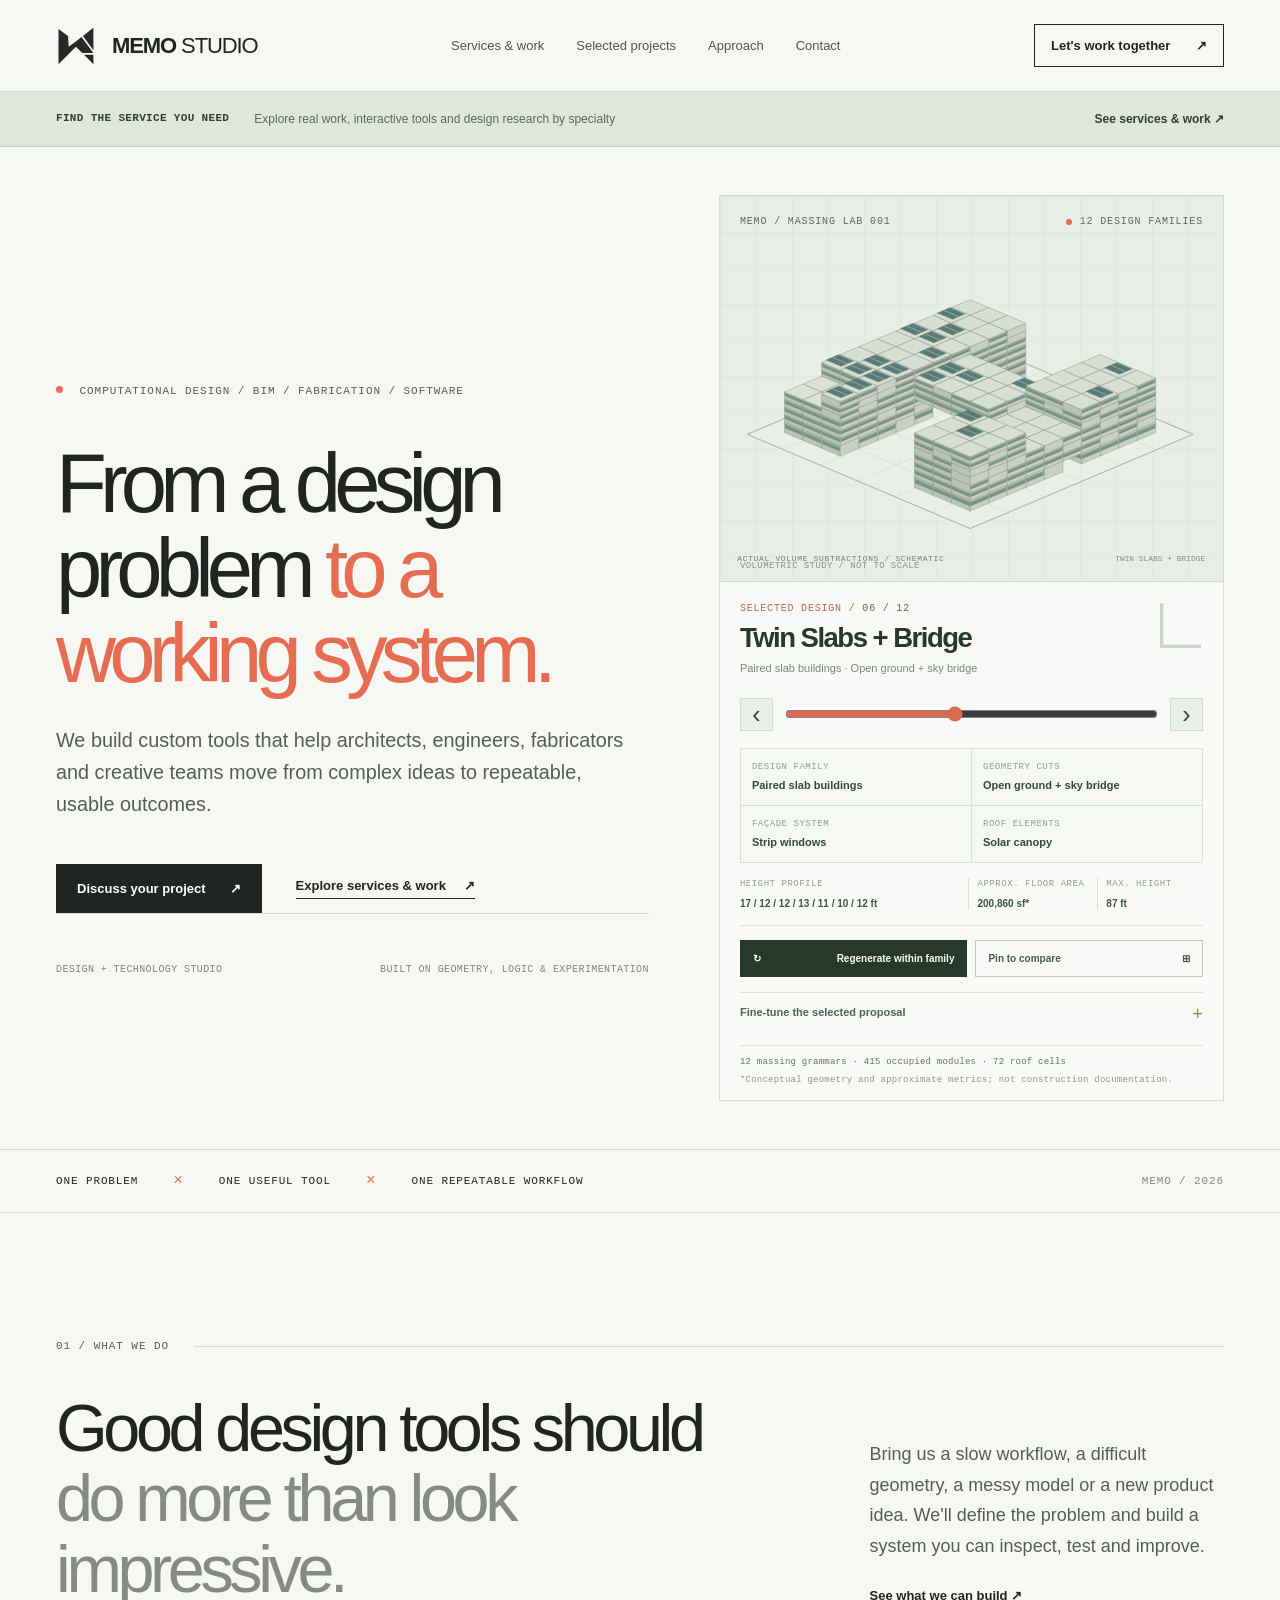
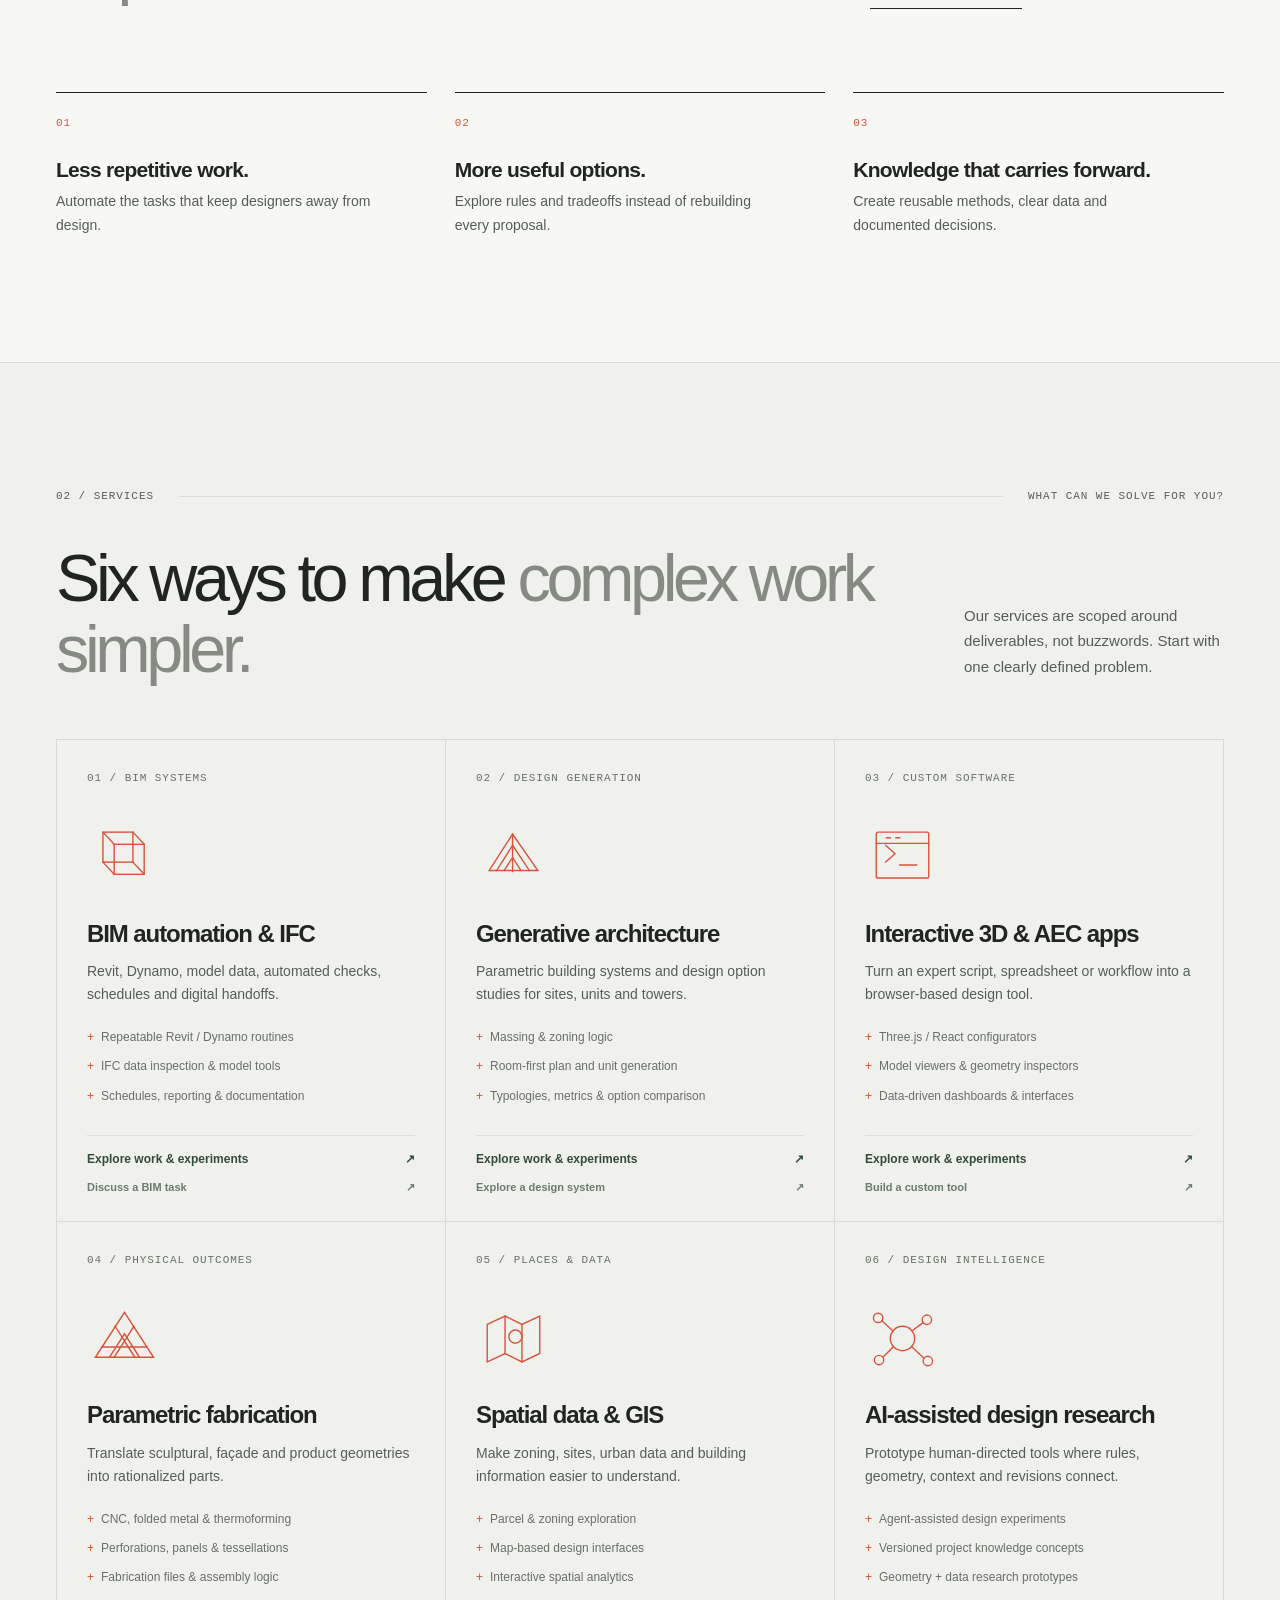
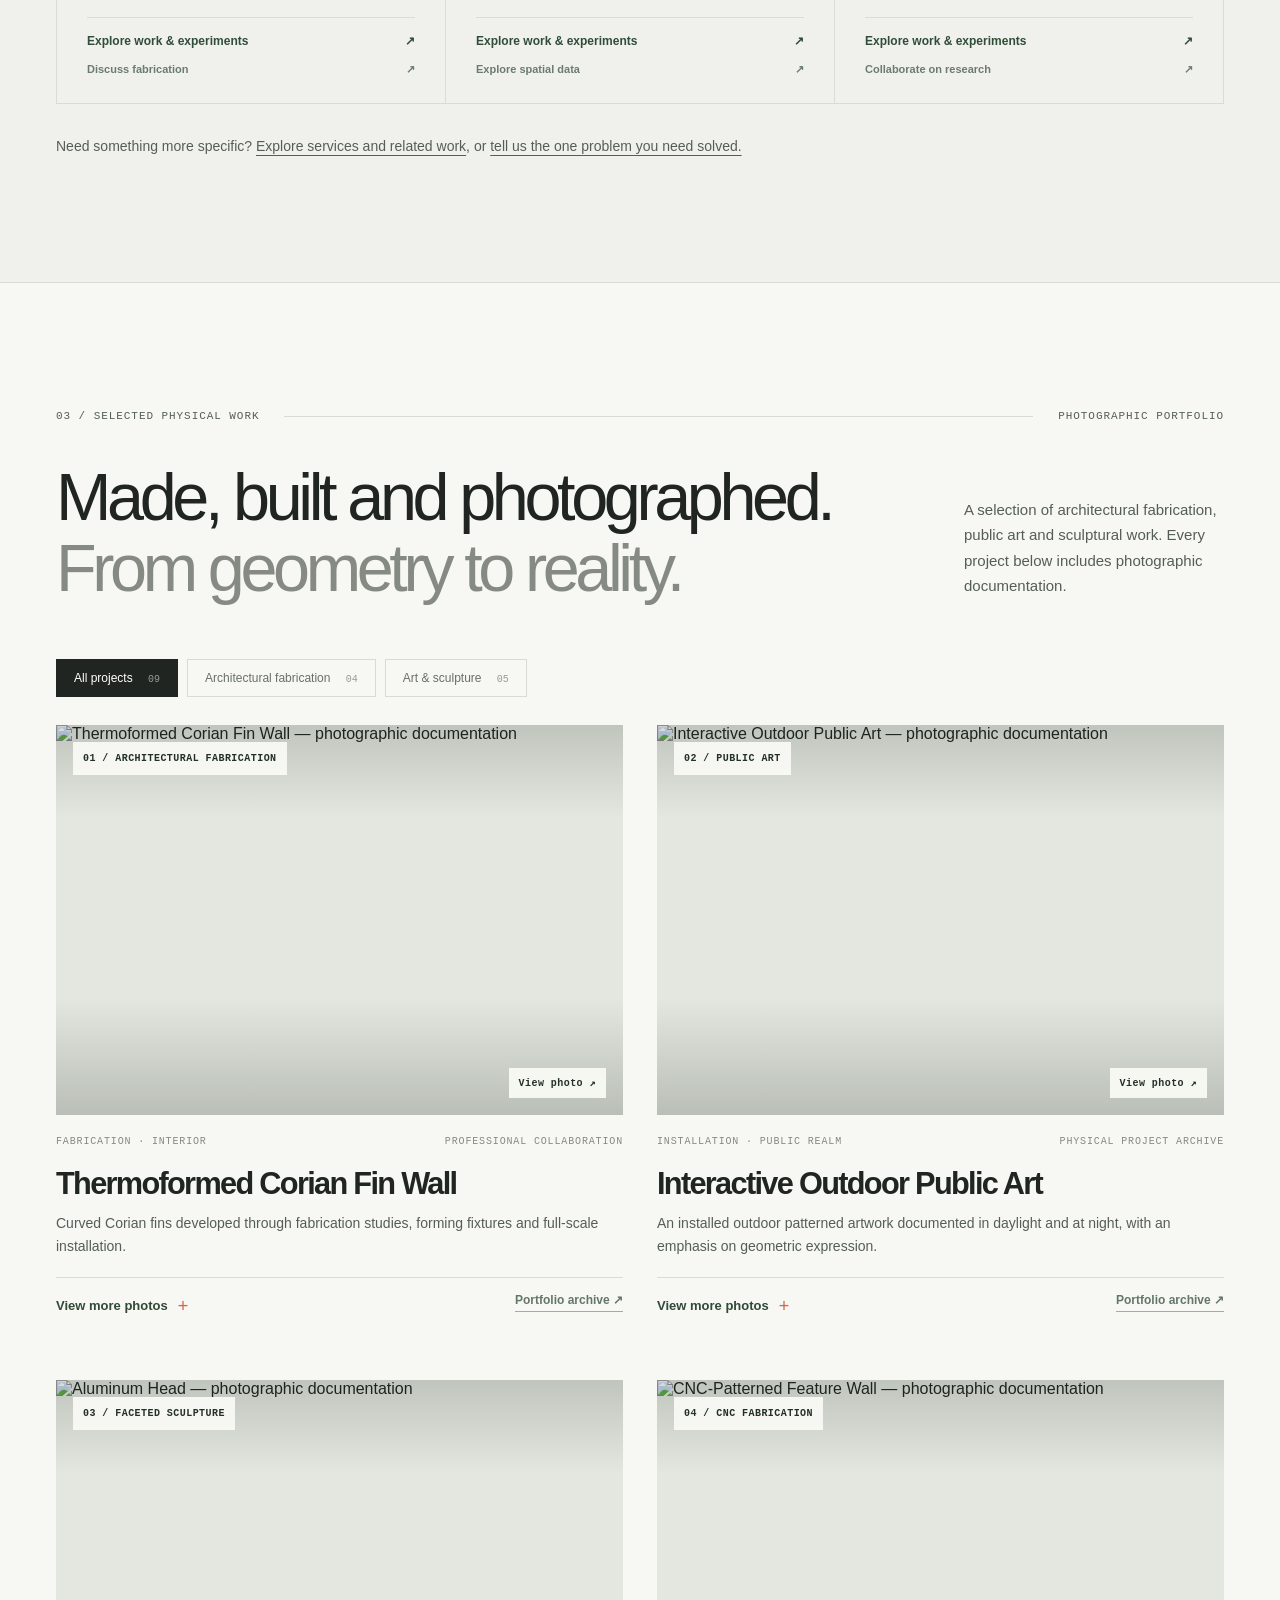
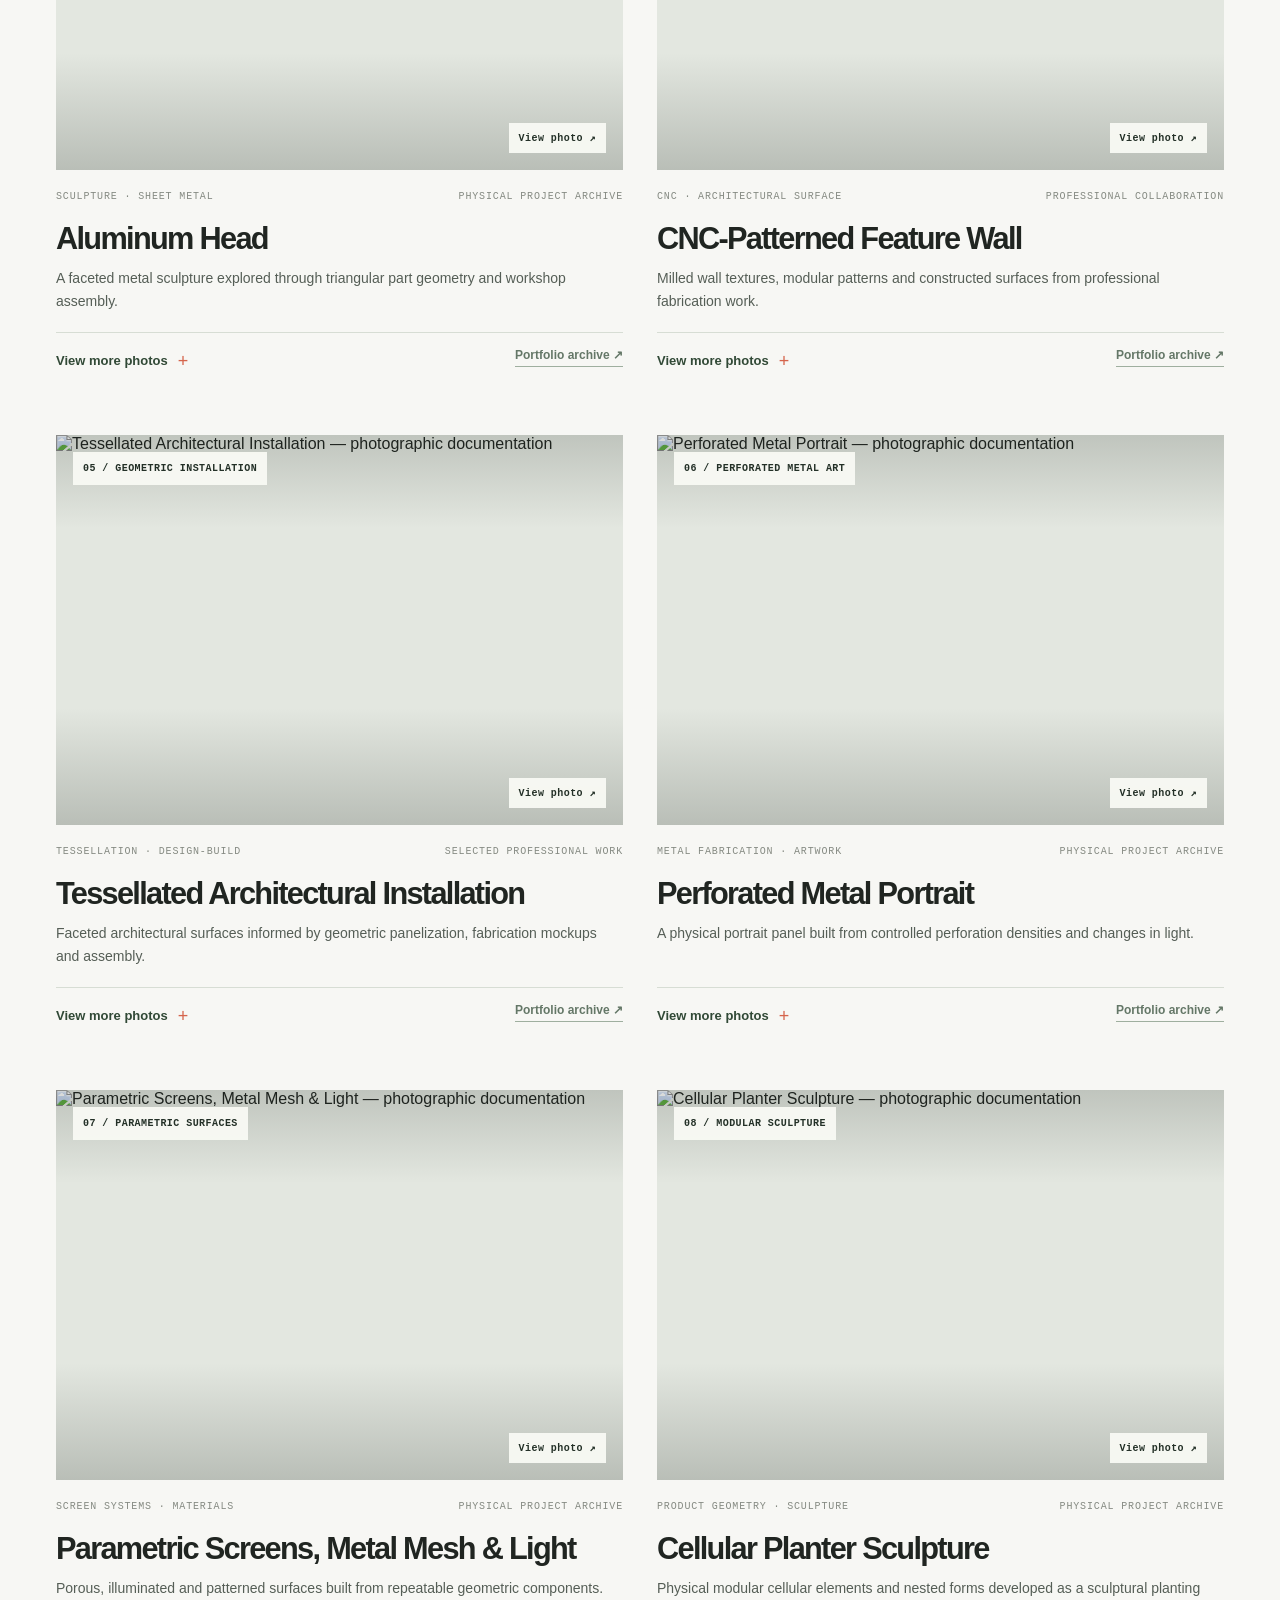
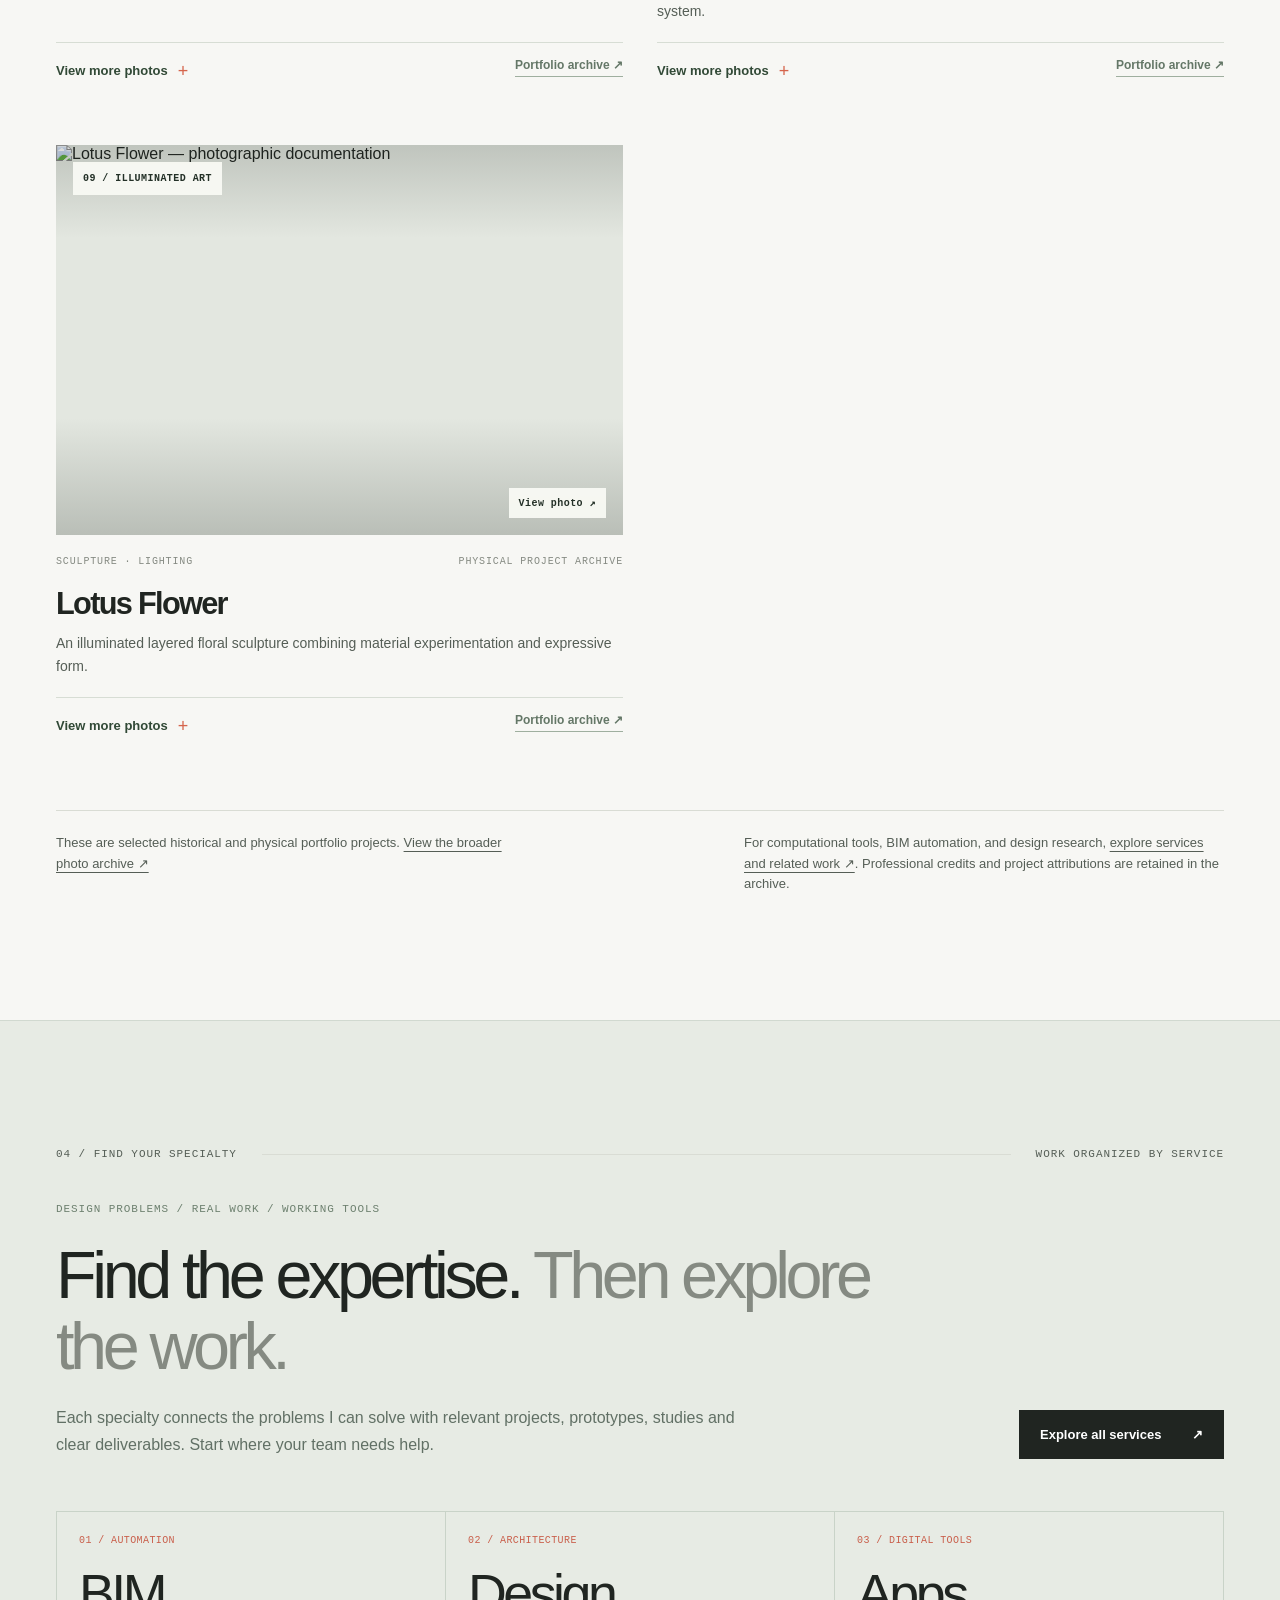
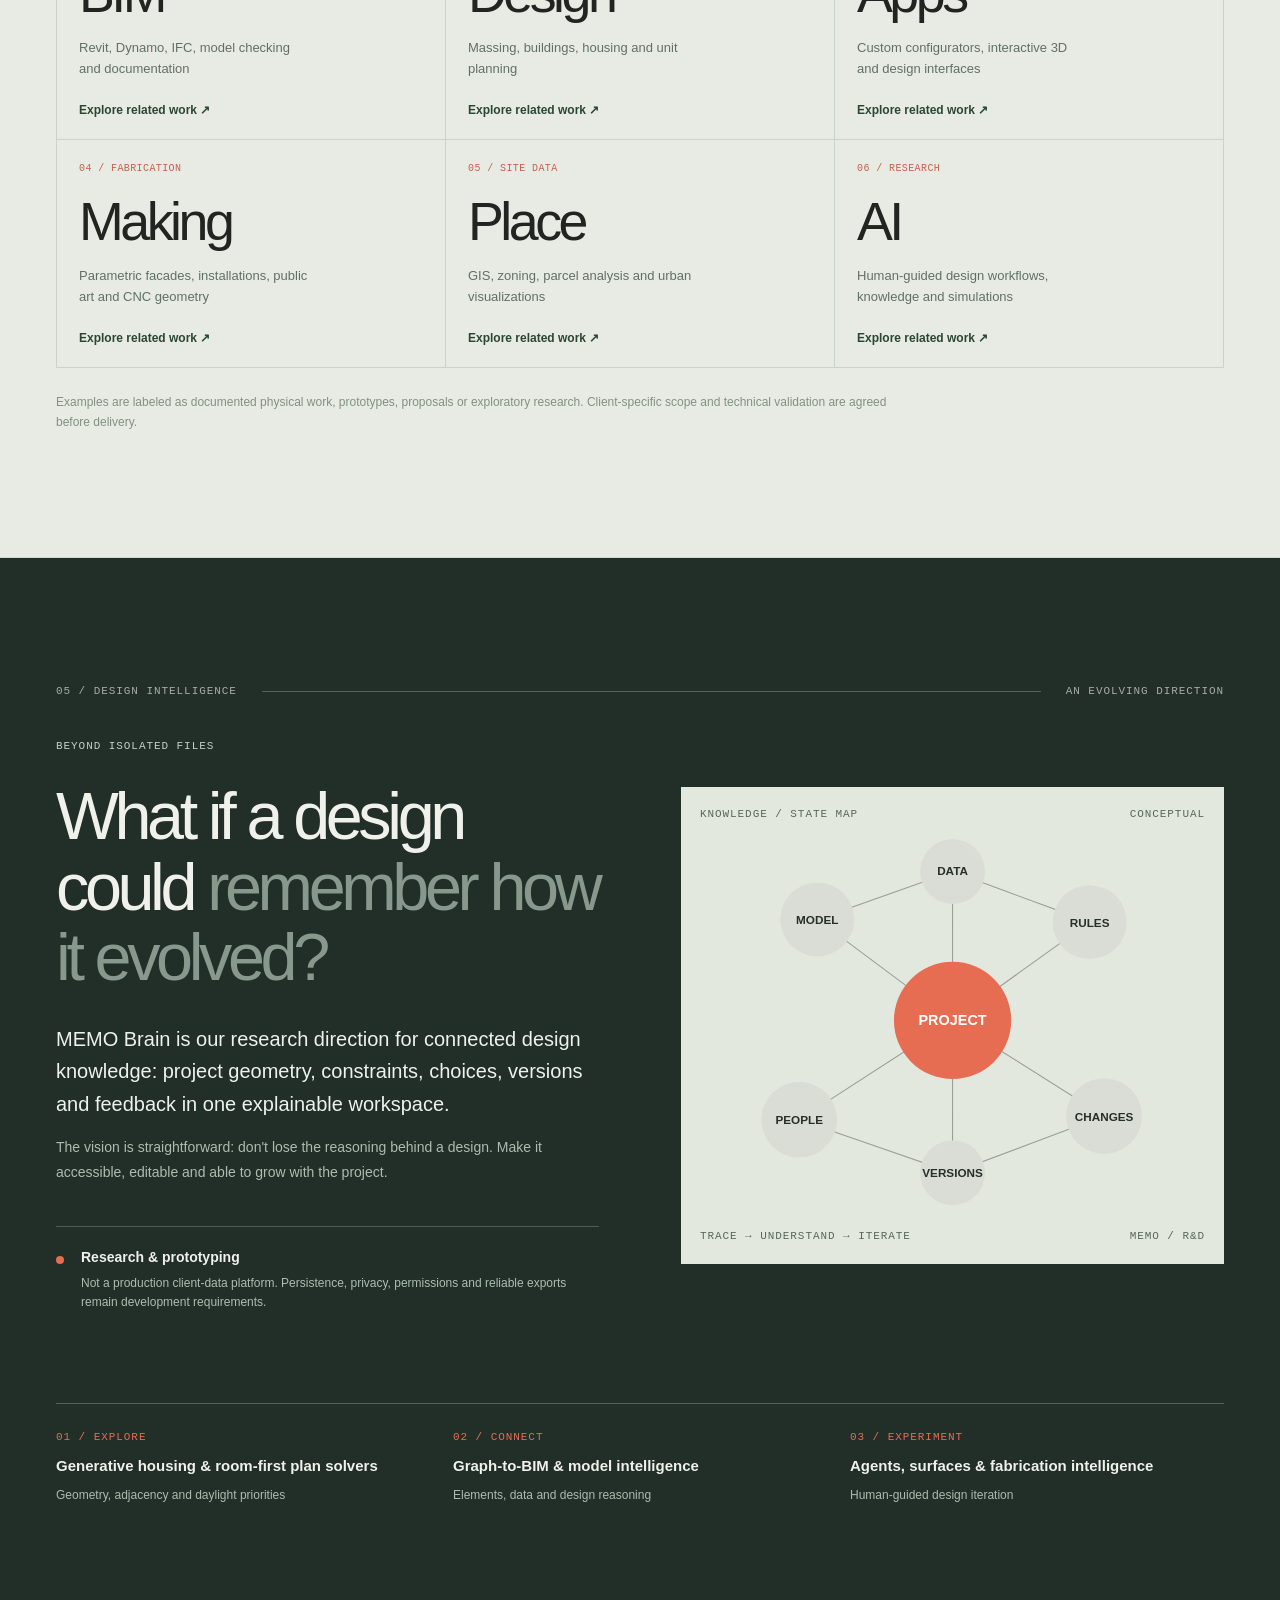
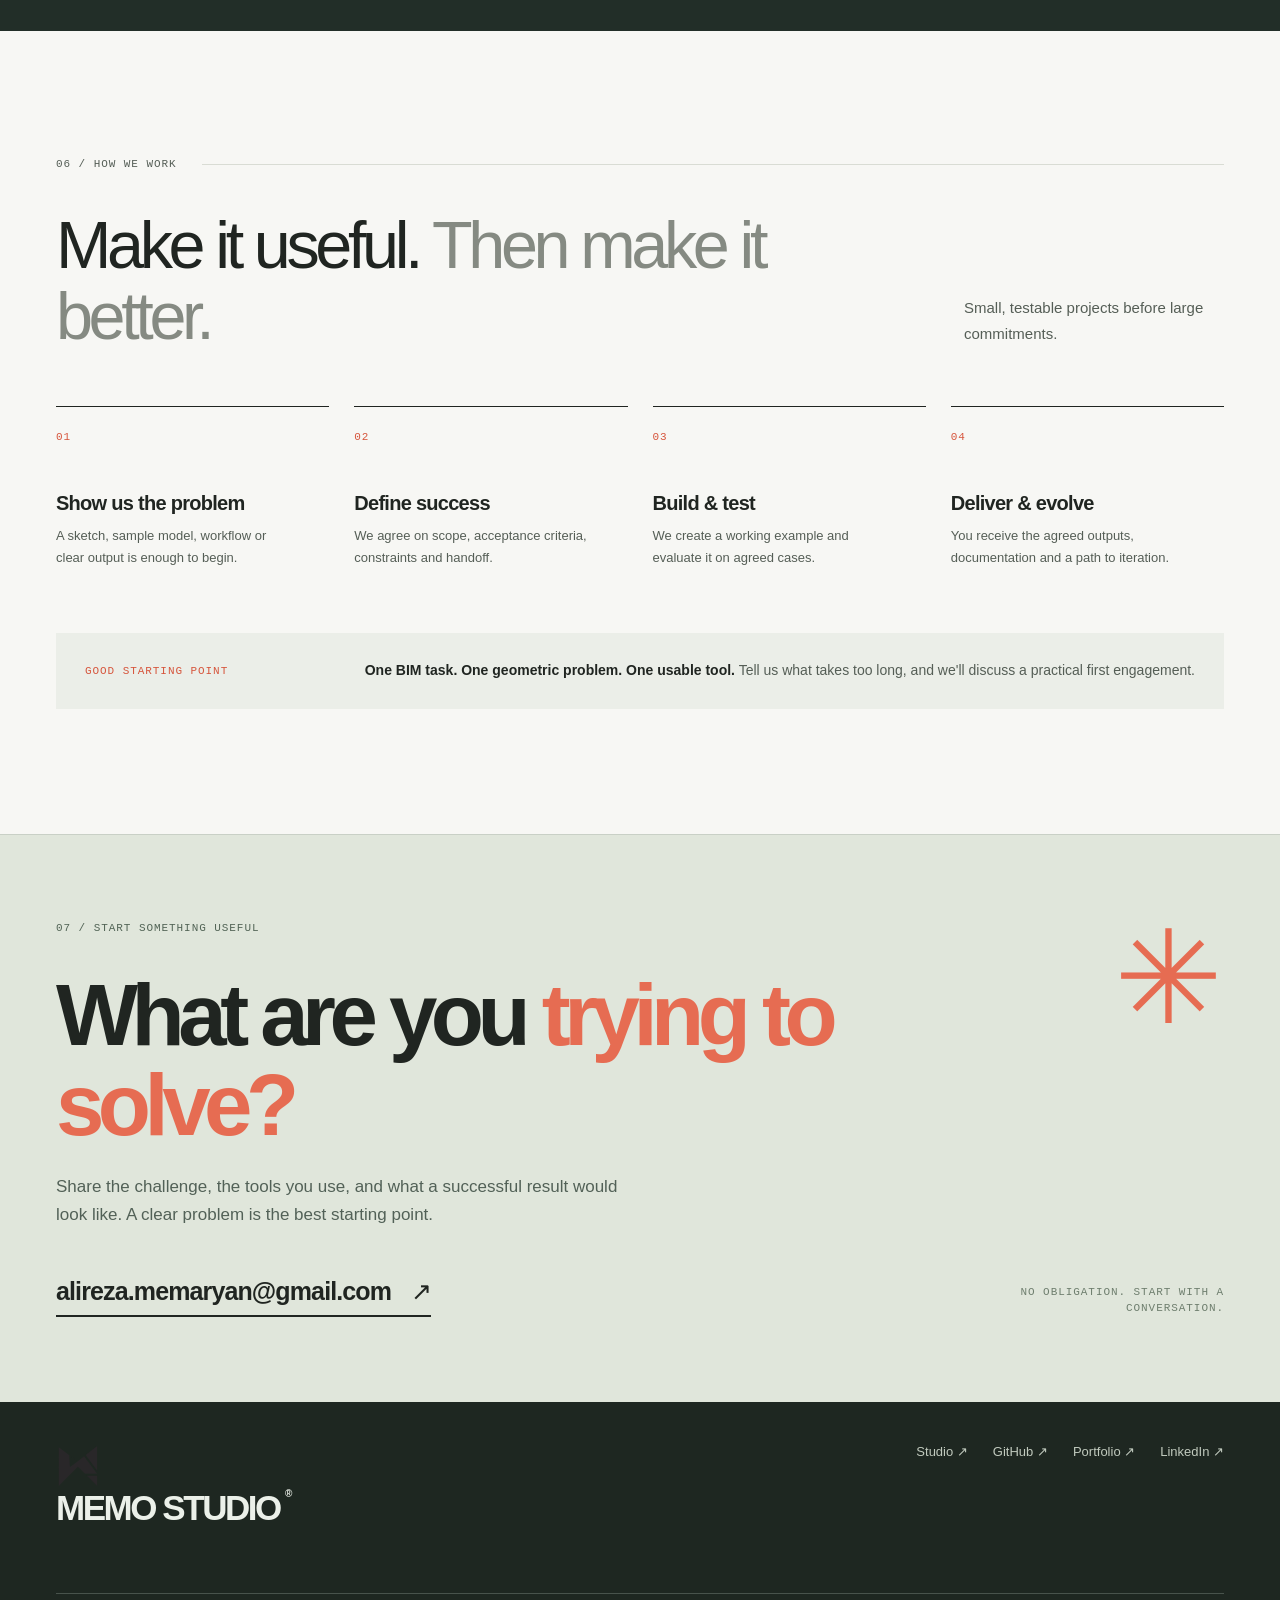
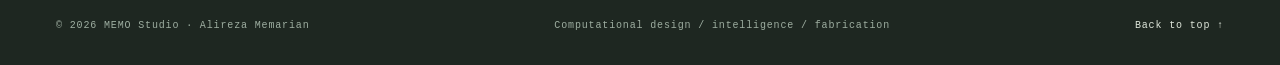
==== commit a09c66bc: "Use supplied MEMO Studio monogram in header and footer" ====
--- a/index.html
+++ b/index.html
@@ -9,7 +9,7 @@
   <meta property="og:description" content="From a design problem to a working system. BIM automation, computational design, fabrication and intelligent tools.">
   <meta property="og:type" content="website">
   <title>MEMO STUDIO — From a design problem to a working system</title>
-  <link rel="icon" href="./favicon.svg" type="image/svg+xml">
+  <link rel="icon" href="./favicon.svg?v=2" type="image/svg+xml">
   <link rel="stylesheet" href="./styles.css">
   <script src="./script.js" defer></script>
   <script src="./system-lab.js" defer></script>
@@ -18,7 +18,7 @@
   <a class="skip" href="#content">Skip to content</a>
   <header class="site-header" id="top">
     <div class="header-inner shell">
-      <a class="brand" href="#top" aria-label="MEMO Studio home"><span class="brand-symbol" aria-hidden="true"><i></i><i></i><i></i><i></i></span><span>MEMO<span class="brand-light"> STUDIO</span></span></a>
+      <a class="brand" href="#top" aria-label="MEMO Studio home"><img class="brand-logo" src="./memo-logo.svg" alt="" width="40" height="40" decoding="async"><span>MEMO<span class="brand-light"> STUDIO</span></span></a>
       <nav aria-label="Primary navigation" class="desktop-nav"><a href="./services.html">Services &amp; work</a><a href="#work">Selected projects</a><a href="#approach">Approach</a><a href="#contact">Contact</a></nav>
       <a class="header-contact" href="mailto:alireza.memaryan@gmail.com?subject=MEMO%20Studio%20%E2%80%94%20Project%20inquiry">Let's work together <span aria-hidden="true">↗</span></a>
       <button class="mobile-menu" id="menuToggle" type="button" aria-expanded="false" aria-controls="mobileNav" aria-label="Open navigation"><span></span><span></span></button>
@@ -309,6 +309,6 @@
 
     <section class="contact-section" id="contact" aria-labelledby="contact-title"><div class="shell contact-inner"><div><p class="eyebrow">07 / START SOMETHING USEFUL</p><h2 id="contact-title">What are you <em>trying to solve?</em></h2><p>Share the challenge, the tools you use, and what a successful result would look like. A clear problem is the best starting point.</p><a class="contact-email" href="mailto:alireza.memaryan@gmail.com?subject=MEMO%20Studio%20%E2%80%94%20Project%20inquiry&body=Hi%20MEMO%20Studio%2C%0A%0AThe%20problem%20I%27m%20trying%20to%20solve%3A%0A%0ASoftware%20or%20files%20involved%3A%0A%0AWhat%20a%20successful%20outcome%20looks%20like%3A%0A%0A">alireza.memaryan@gmail.com <span aria-hidden="true">↗</span></a></div><div class="contact-side"><div class="contact-asterisk" aria-hidden="true">✳</div><span>NO OBLIGATION. START WITH A CONVERSATION.</span></div></div></section>
   </main>
-  <footer class="footer"><div class="shell"><div class="footer-top"><a href="#top" class="footer-brand">MEMO STUDIO<span>®</span></a><div class="footer-links"><a href="https://memostudio.design/" target="_blank" rel="noopener noreferrer">Studio ↗</a><a href="https://github.com/Memortal" target="_blank" rel="noopener noreferrer">GitHub ↗</a><a href="https://memortal.github.io/Portfolio-/" target="_blank" rel="noopener noreferrer">Portfolio ↗</a><a href="https://www.linkedin.com/in/alireza-memarian-118730288" target="_blank" rel="noopener noreferrer">LinkedIn ↗</a></div></div><div class="footer-bottom"><span>© <span id="copyrightYear">2026</span> MEMO Studio · Alireza Memarian</span><span>Computational design / intelligence / fabrication</span><a href="#top">Back to top ↑</a></div></div></footer>
+  <footer class="footer"><div class="shell"><div class="footer-top"><a href="#top" class="footer-brand"><img class="footer-logo" src="./memo-logo.svg" alt="" width="44" height="44" decoding="async">MEMO STUDIO<span>®</span></a><div class="footer-links"><a href="https://memostudio.design/" target="_blank" rel="noopener noreferrer">Studio ↗</a><a href="https://github.com/Memortal" target="_blank" rel="noopener noreferrer">GitHub ↗</a><a href="https://memortal.github.io/Portfolio-/" target="_blank" rel="noopener noreferrer">Portfolio ↗</a><a href="https://www.linkedin.com/in/alireza-memarian-118730288" target="_blank" rel="noopener noreferrer">LinkedIn ↗</a></div></div><div class="footer-bottom"><span>© <span id="copyrightYear">2026</span> MEMO Studio · Alireza Memarian</span><span>Computational design / intelligence / fabrication</span><a href="#top">Back to top ↑</a></div></div></footer>
 </body>
 </html>
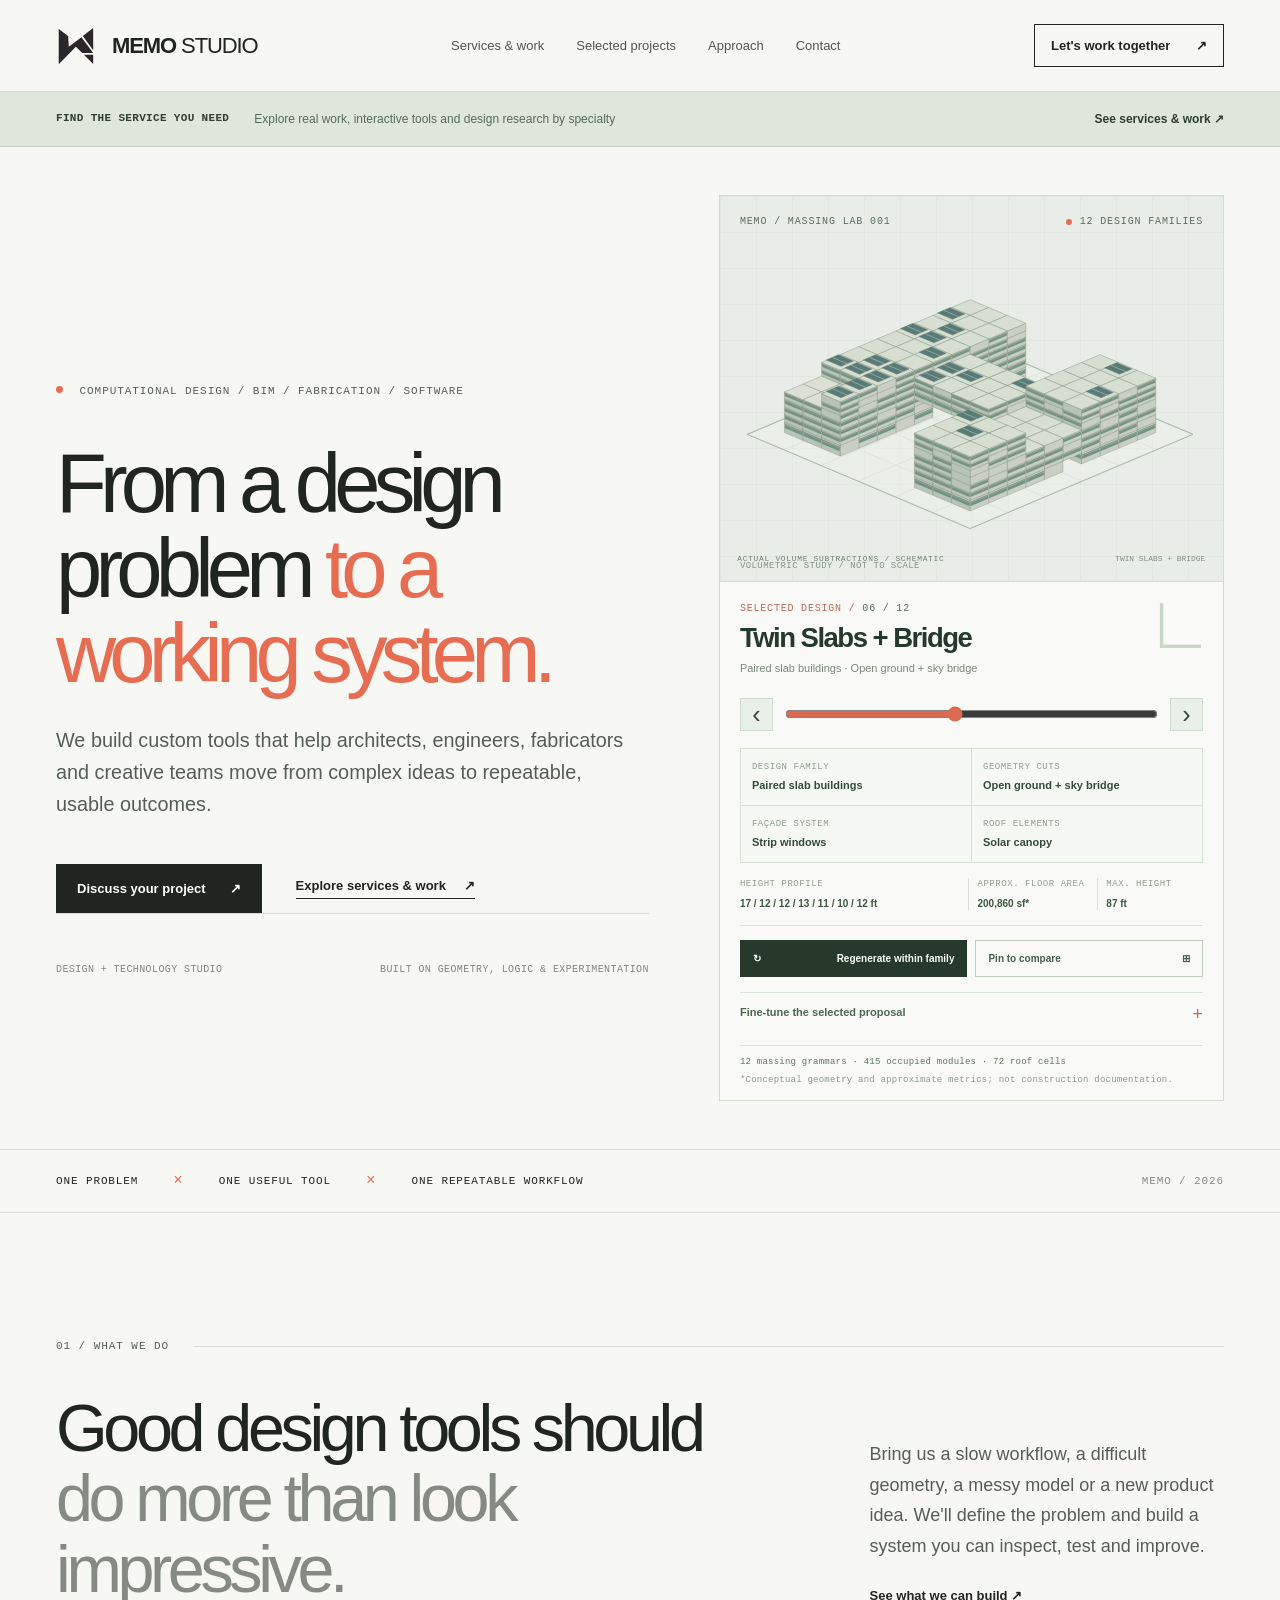
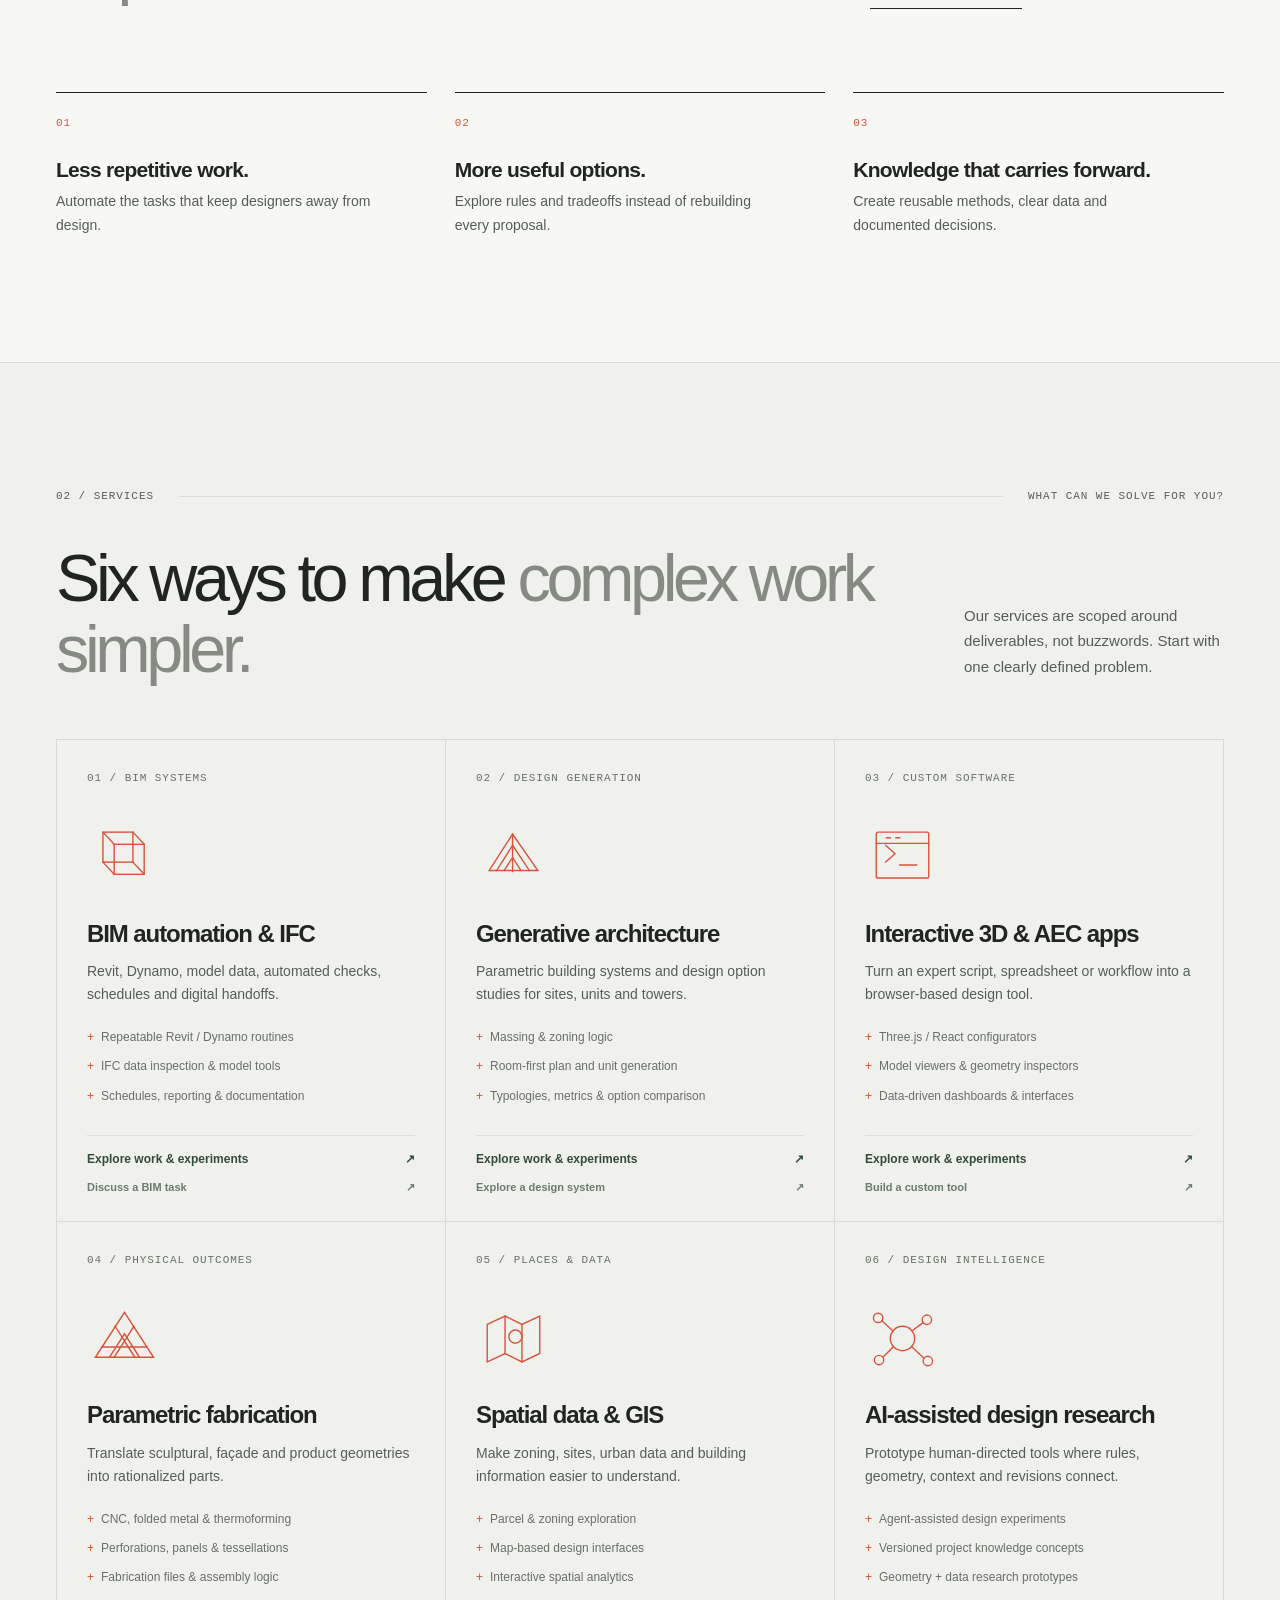
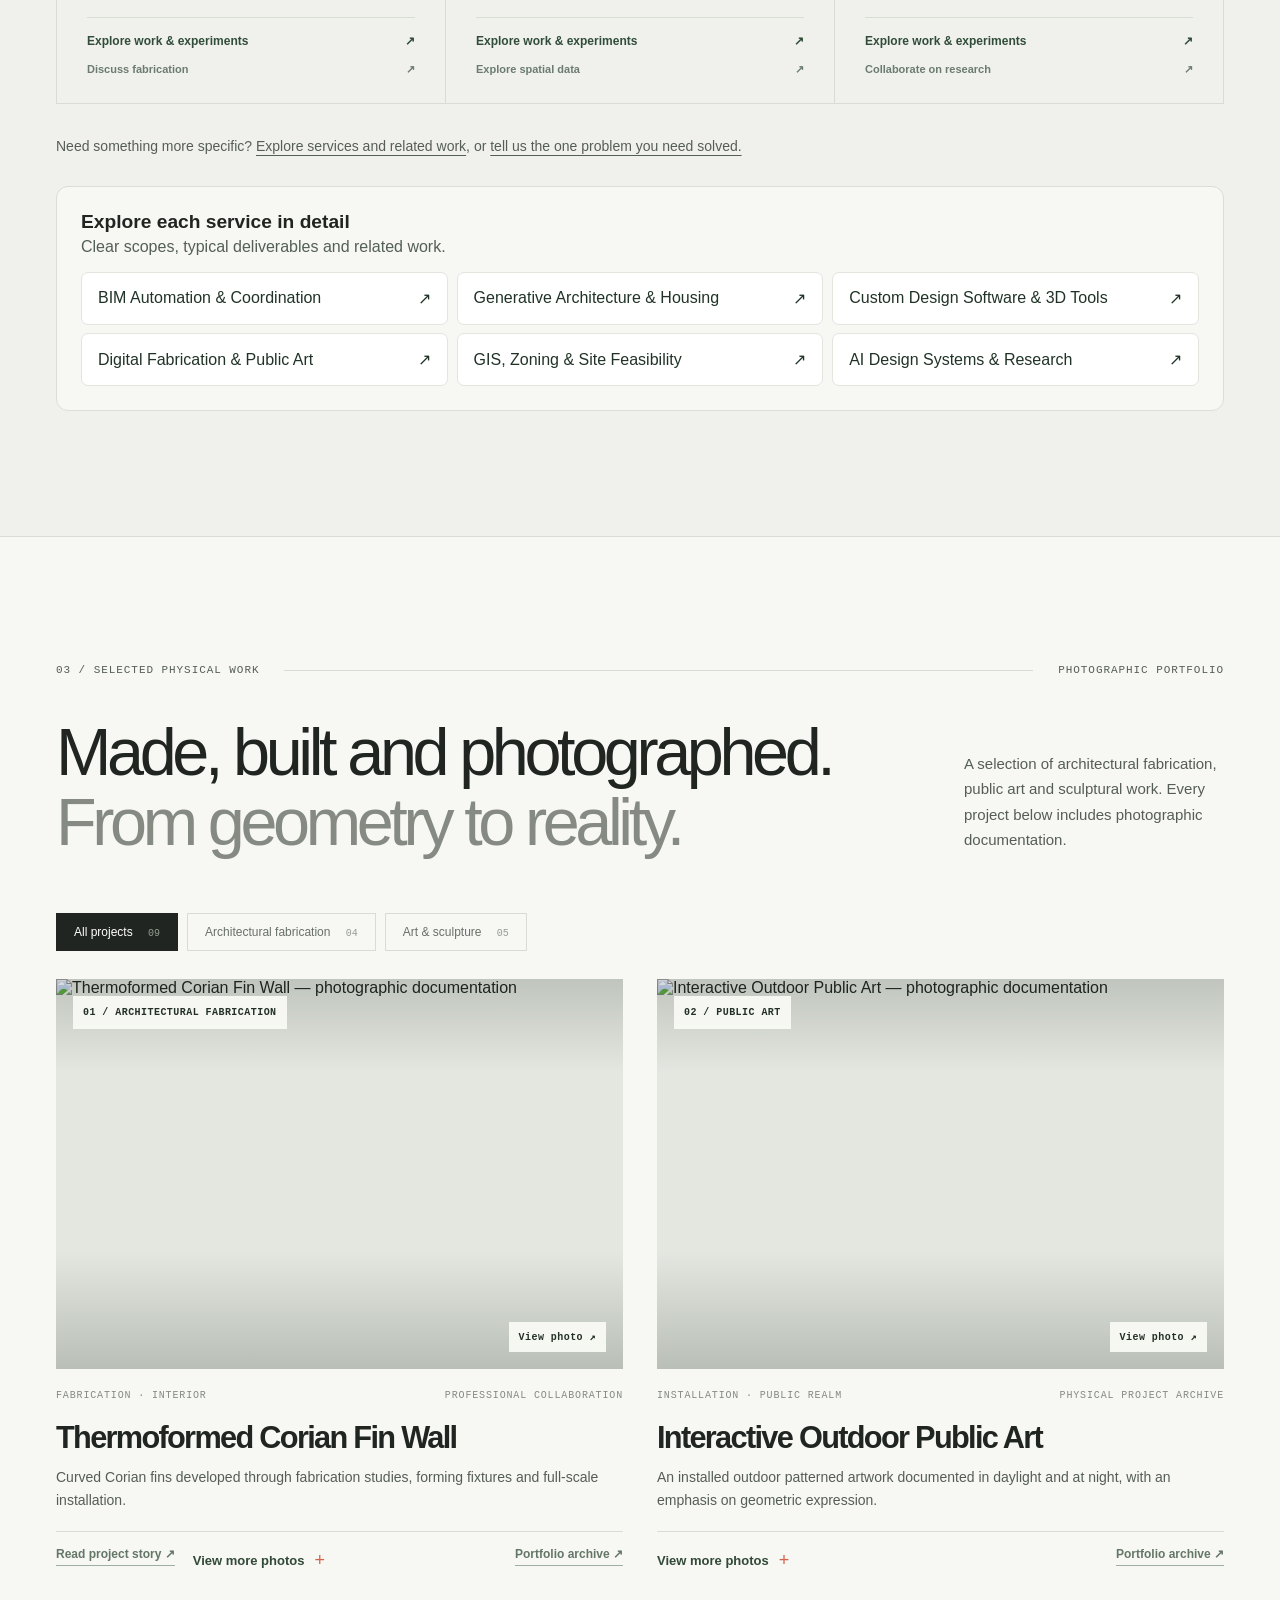
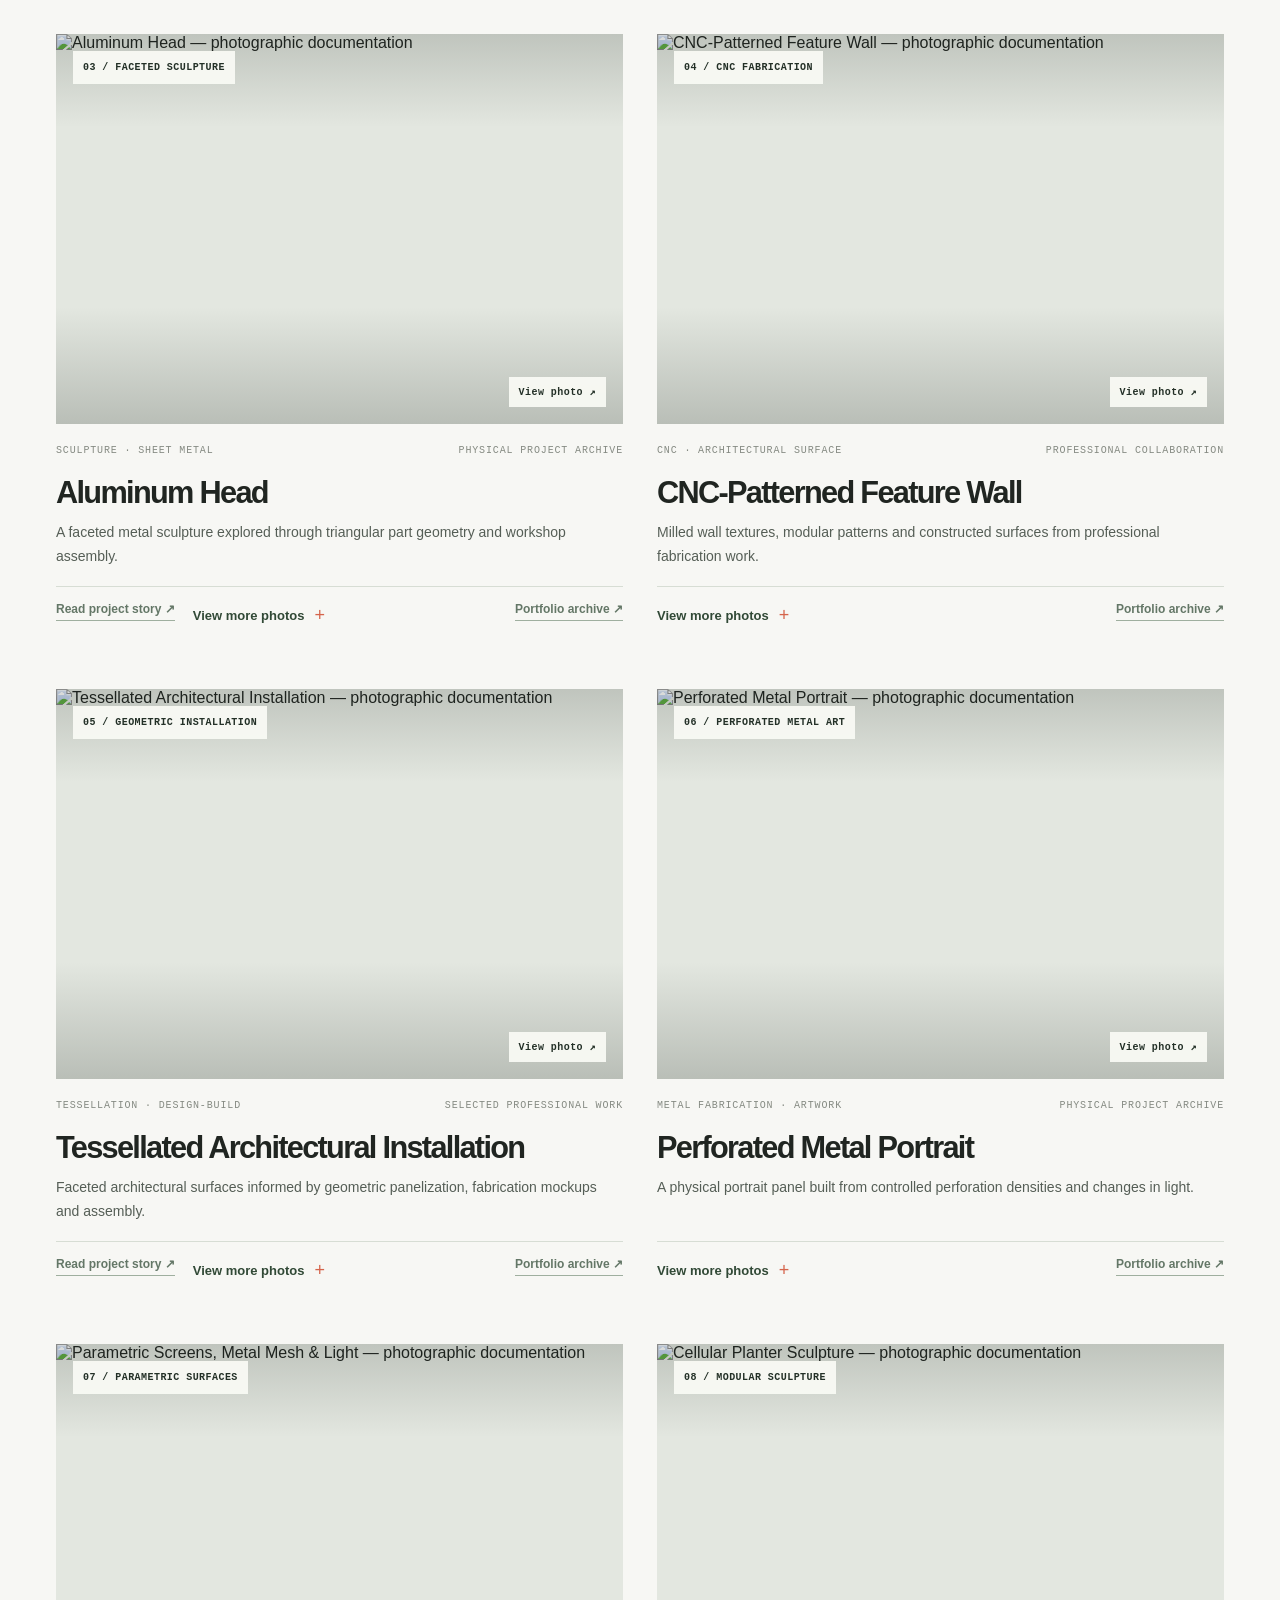
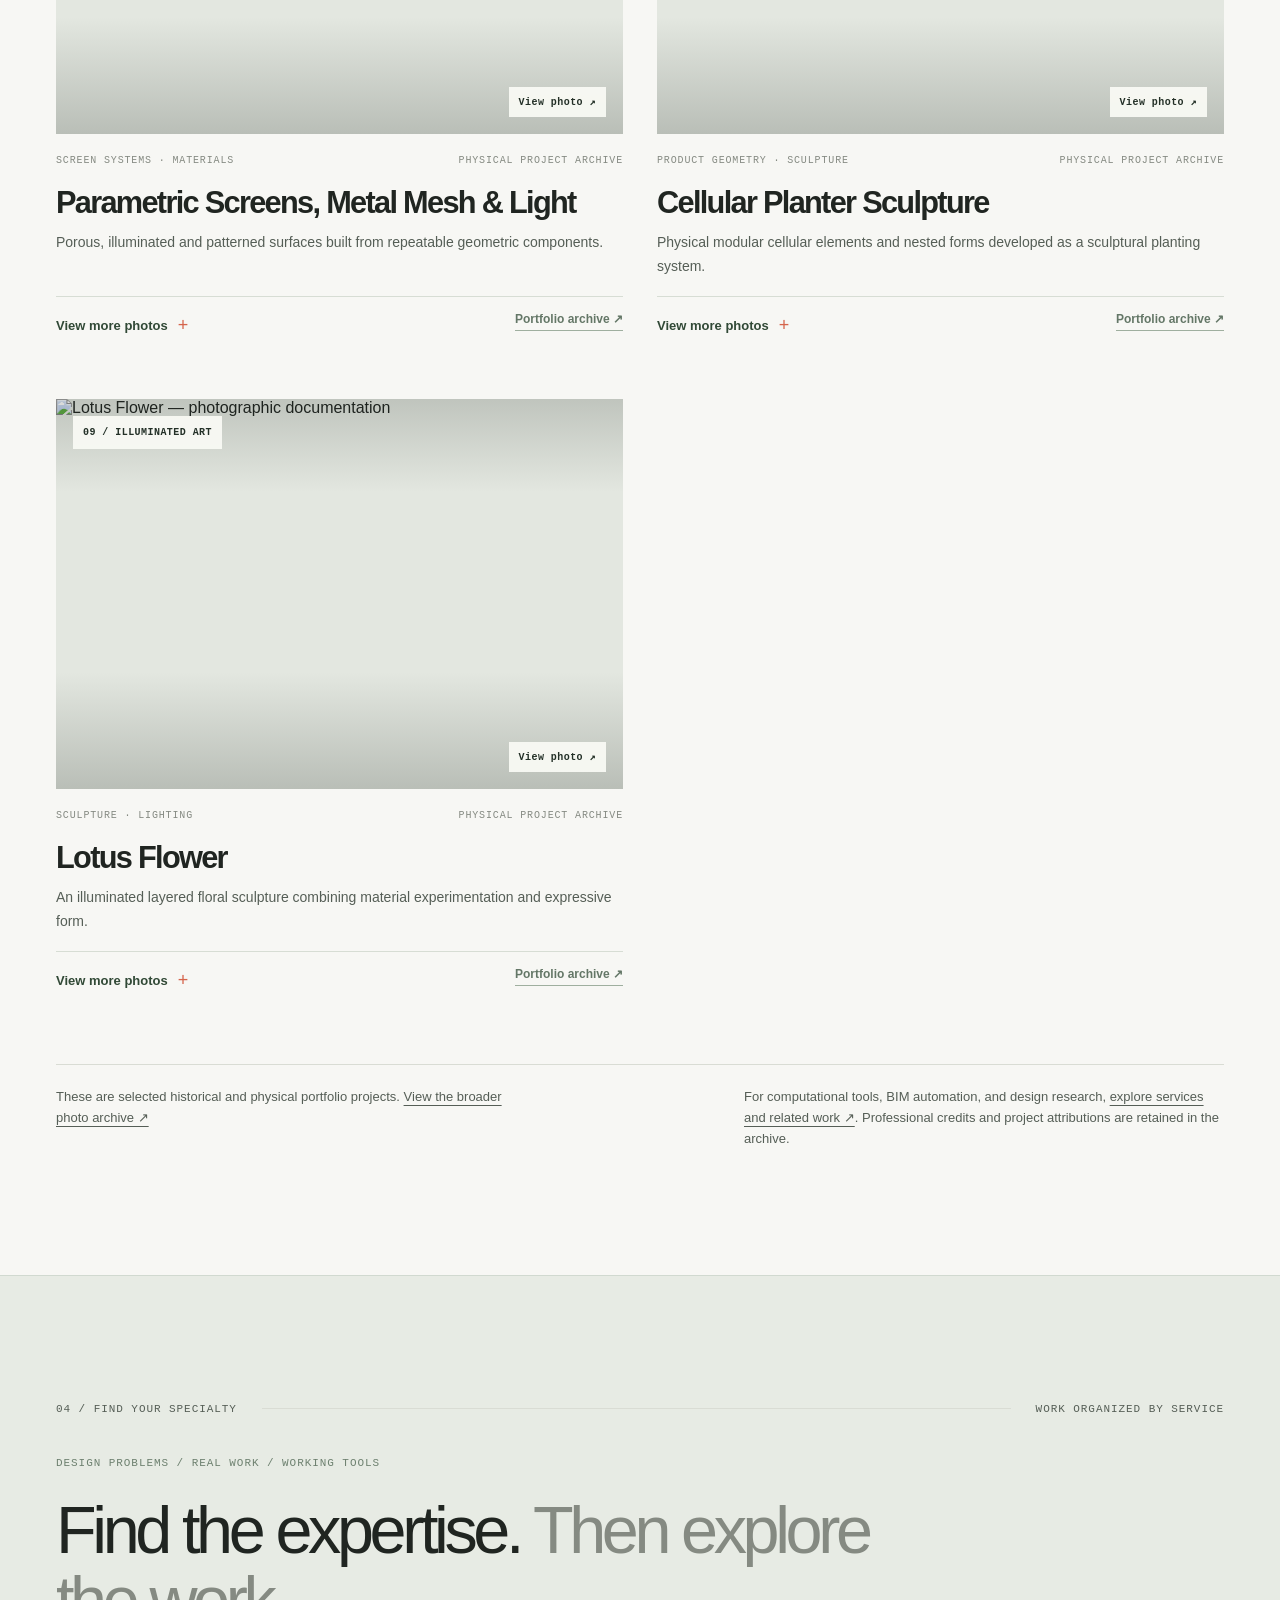
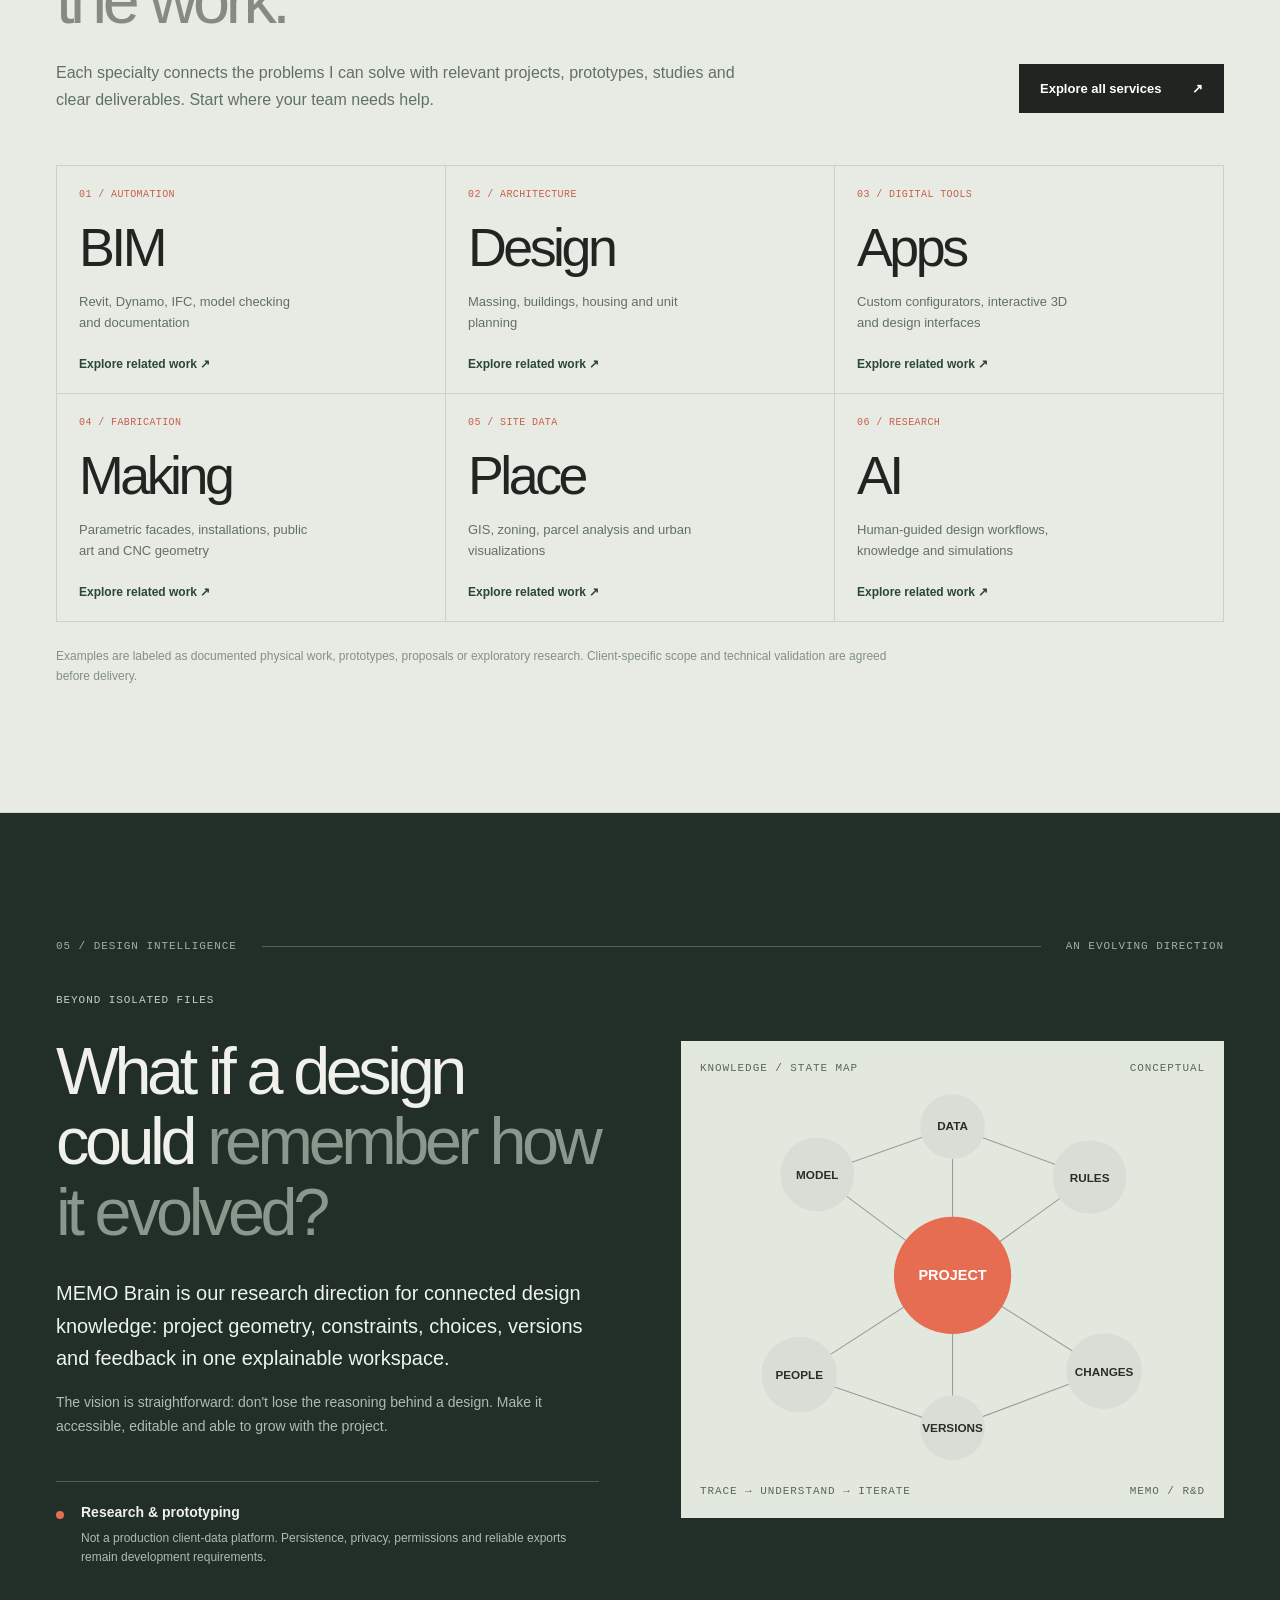
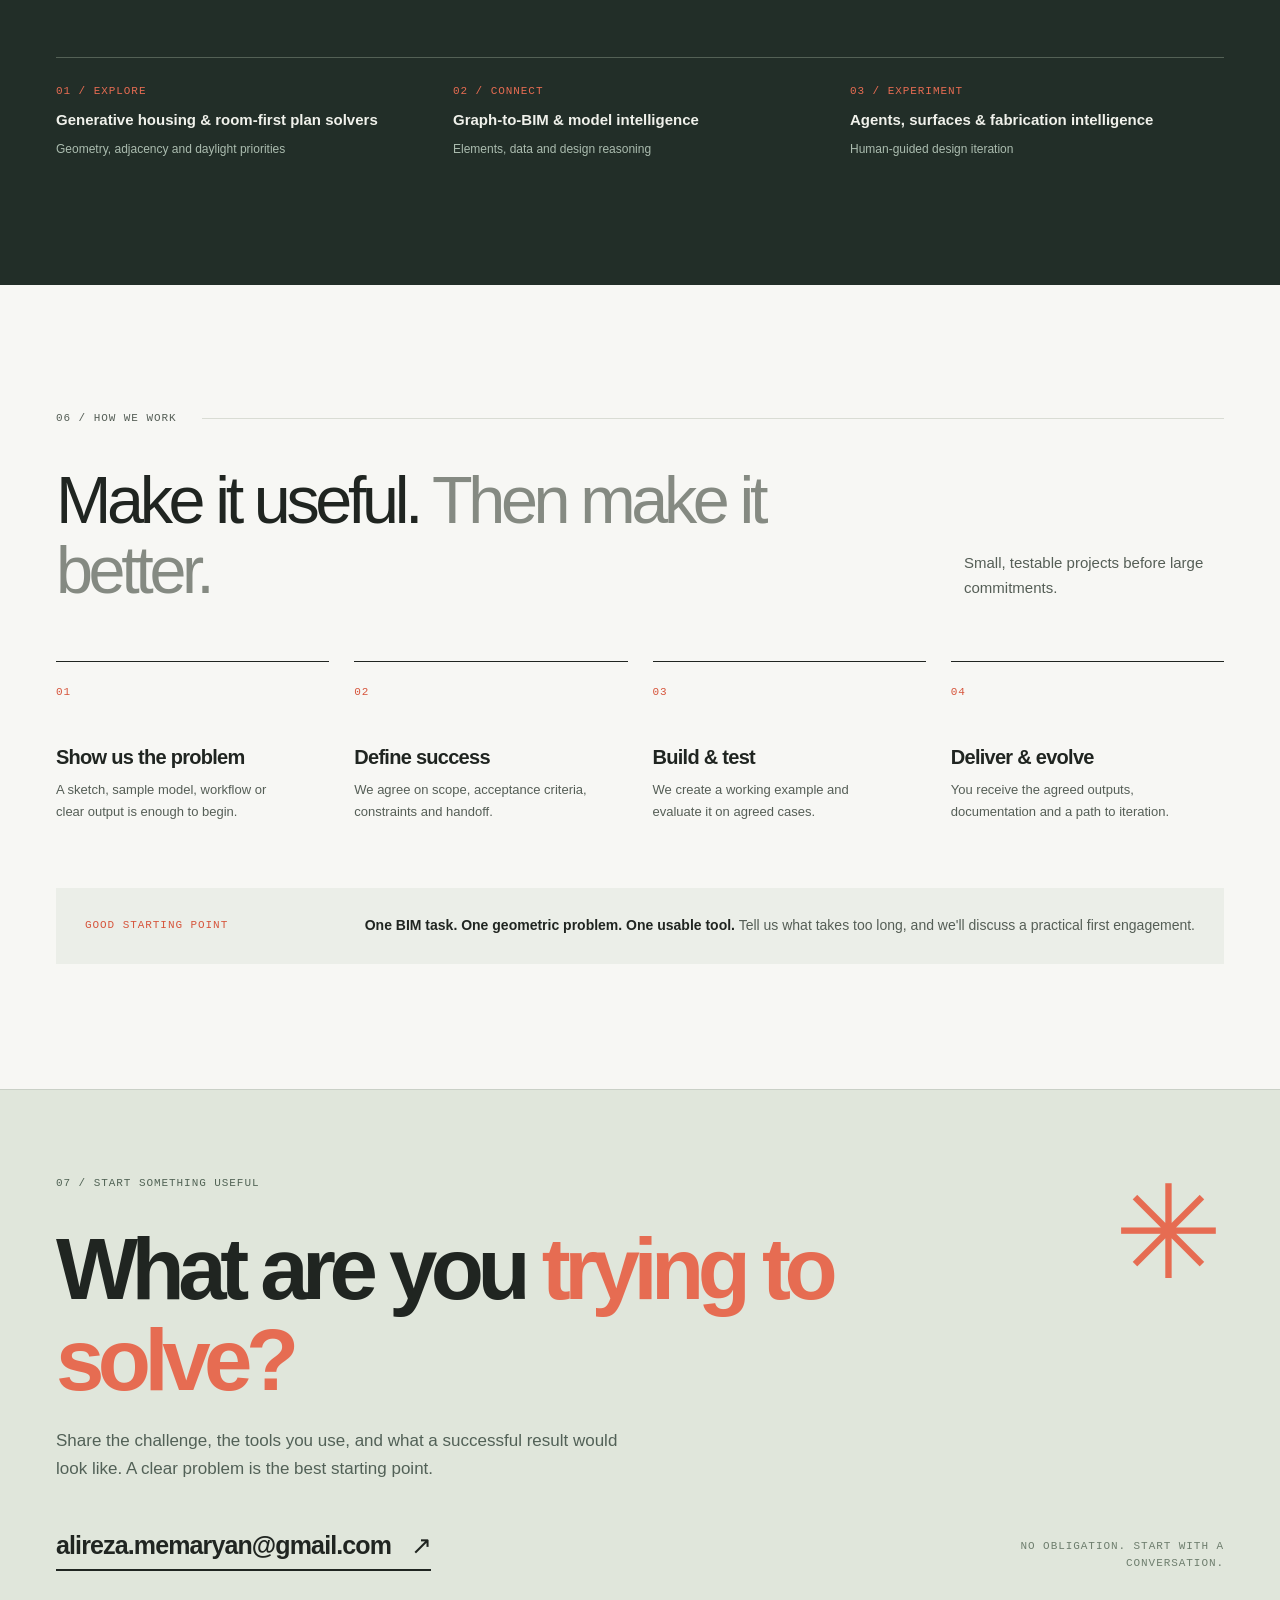
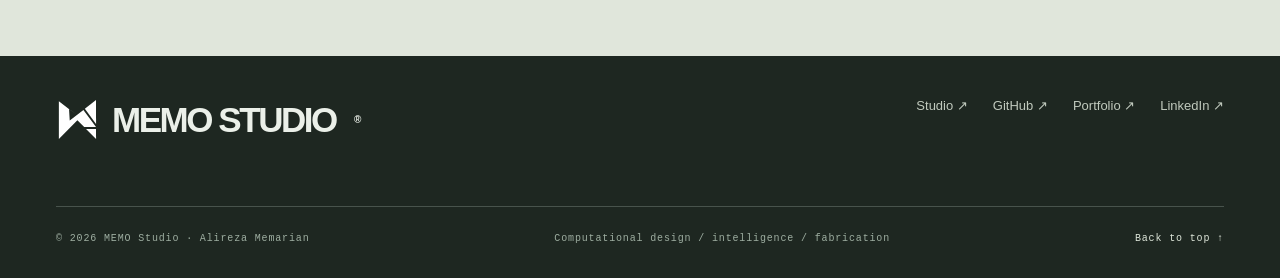
==== commit 2ee9ea5f: "Add crawlable service guides, project stories and discoverability metadata" ====
--- a/index.html
+++ b/index.html
@@ -4,13 +4,22 @@
   <meta charset="utf-8">
   <meta name="viewport" content="width=device-width, initial-scale=1">
   <meta name="theme-color" content="#f7f7f4">
-  <meta name="description" content="MEMO Studio develops computational design tools, BIM automation, generative architecture, parametric fabrication systems and interactive design software.">
-  <meta property="og:title" content="MEMO Studio — Design Systems, Built to Work">
-  <meta property="og:description" content="From a design problem to a working system. BIM automation, computational design, fabrication and intelligent tools.">
-  <meta property="og:type" content="website">
+  <link rel="canonical" href="https://memortal.github.io/MEMO-STUDIO-/">
+<meta name="description" content="MEMO Studio builds computational design tools, BIM automation, generative architecture systems, custom AEC software and parametric fabrication workflows.">
+<meta property="og:type" content="website">
+<meta property="og:title" content="MEMO Studio | Computational Design, BIM Automation &amp; AEC Software">
+<meta property="og:description" content="MEMO Studio builds computational design tools, BIM automation, generative architecture systems, custom AEC software and parametric fabrication workflows.">
+<meta property="og:url" content="https://memortal.github.io/MEMO-STUDIO-/">
+<meta name="twitter:card" content="summary">
+<meta name="twitter:title" content="MEMO Studio | Computational Design, BIM Automation &amp; AEC Software">
+<meta name="twitter:description" content="MEMO Studio builds computational design tools, BIM automation, generative architecture systems, custom AEC software and parametric fabrication workflows.">
   <title>MEMO STUDIO — From a design problem to a working system</title>
   <link rel="icon" href="./favicon.svg?v=2" type="image/svg+xml">
   <link rel="stylesheet" href="./styles.css">
+  <link rel="stylesheet" href="./discover.css">
+  <script type="application/ld+json">
+{"@context":"https://schema.org","@type":"Organization","@id":"https://memortal.github.io/MEMO-STUDIO-/#studio","name":"MEMO Studio","url":"https://memortal.github.io/MEMO-STUDIO-/","description":"MEMO Studio builds computational design tools, BIM automation, generative architecture systems, custom AEC software and parametric fabrication workflows.","founder":{"@type":"Person","name":"Alireza Memarian"},"email":"alireza.memaryan@gmail.com","sameAs":["https://github.com/Memortal","https://memortal.github.io/Portfolio-/"]}
+</script>
   <script src="./script.js" defer></script>
   <script src="./system-lab.js" defer></script>
 </head>
@@ -121,6 +130,7 @@
           <article class="service-card"><span class="service-id">06 / DESIGN INTELLIGENCE</span><div class="service-icon" aria-hidden="true"><svg viewBox="0 0 80 80"><circle cx="40" cy="40" r="13"/><circle cx="14" cy="18" r="5"/><circle cx="66" cy="20" r="5"/><circle cx="15" cy="63" r="5"/><circle cx="67" cy="64" r="5"/><path d="M18 21 30 32M62 23 50 32M19 60 30 49M63 61 50 49"/></svg></div><h3>AI-assisted design research</h3><p>Prototype human-directed tools where rules, geometry, context and revisions connect.</p><ul><li>Agent-assisted design experiments</li><li>Versioned project knowledge concepts</li><li>Geometry + data research prototypes</li></ul><a class="service-explore" href="./services.html#intelligence">Explore work &amp; experiments <span aria-hidden="true">↗</span></a><a href="mailto:alireza.memaryan@gmail.com?subject=Design%20intelligence%20collaboration" class="service-cta">Collaborate on research <span aria-hidden="true">↗</span></a></article>
         </div>
         <p class="services-note">Need something more specific? <a href="./services.html">Explore services and related work</a>, or <a href="#contact">tell us the one problem you need solved.</a></p>
+        <nav class="seo-guides" aria-label="Detailed service guides"><div class="seo-guides-inner"><h3>Explore each service in detail</h3><p>Clear scopes, typical deliverables and related work.</p><ul><li><a href="./services/bim-automation.html">BIM Automation &amp; Coordination <span aria-hidden="true">↗</span></a></li><li><a href="./services/generative-architecture.html">Generative Architecture &amp; Housing <span aria-hidden="true">↗</span></a></li><li><a href="./services/aec-design-software.html">Custom Design Software &amp; 3D Tools <span aria-hidden="true">↗</span></a></li><li><a href="./services/parametric-fabrication.html">Digital Fabrication &amp; Public Art <span aria-hidden="true">↗</span></a></li><li><a href="./services/gis-site-feasibility.html">GIS, Zoning &amp; Site Feasibility <span aria-hidden="true">↗</span></a></li><li><a href="./services/ai-architecture-research.html">AI Design Systems &amp; Research <span aria-hidden="true">↗</span></a></li></ul></div></nav>
       </div>
     </section>
 
@@ -144,7 +154,7 @@
    <div class="project-meta"><span>Fabrication · Interior</span><span>Professional collaboration</span></div>
    <h3>Thermoformed Corian Fin Wall</h3>
    <p>Curved Corian fins developed through fabrication studies, forming fixtures and full-scale installation.</p>
-   <div class="photo-project-actions">
+   <div class="photo-project-actions"><a class="photo-project-archive-link" href="./projects/thermoformed-corian-fin-wall.html">Read project story ↗</a>
      <details class="photo-details"><summary>View more photos <span aria-hidden="true">+</span></summary><div class="photo-detail-inner"><div class="photo-thumbnail-grid"><a href="https://raw.githubusercontent.com/Memortal/Portfolio-/main/assets/images/portfolio/20180322-151207-jpg-3972ca37be1a.webp" target="_blank" rel="noopener noreferrer" aria-label="Open another photo of Thermoformed Corian Fin Wall"><img src="https://raw.githubusercontent.com/Memortal/Portfolio-/main/assets/images/portfolio/20180322-151207-jpg-3972ca37be1a.webp" alt="Thermoformed Corian Fin Wall — additional project image 2" loading="lazy" decoding="async"></a><a href="https://raw.githubusercontent.com/Memortal/Portfolio-/main/assets/images/portfolio/dsc-0323-jpg-48f0556f7e8f.webp" target="_blank" rel="noopener noreferrer" aria-label="Open another photo of Thermoformed Corian Fin Wall"><img src="https://raw.githubusercontent.com/Memortal/Portfolio-/main/assets/images/portfolio/dsc-0323-jpg-48f0556f7e8f.webp" alt="Thermoformed Corian Fin Wall — additional project image 3" loading="lazy" decoding="async"></a><a href="https://raw.githubusercontent.com/Memortal/Portfolio-/main/assets/images/portfolio/dsc-0327-jpg-440885cc09fe.webp" target="_blank" rel="noopener noreferrer" aria-label="Open another photo of Thermoformed Corian Fin Wall"><img src="https://raw.githubusercontent.com/Memortal/Portfolio-/main/assets/images/portfolio/dsc-0327-jpg-440885cc09fe.webp" alt="Thermoformed Corian Fin Wall — additional project image 4" loading="lazy" decoding="async"></a><a href="https://raw.githubusercontent.com/Memortal/Portfolio-/main/assets/images/portfolio/dsc-0325-jpg-1c0664a369a3.webp" target="_blank" rel="noopener noreferrer" aria-label="Open another photo of Thermoformed Corian Fin Wall"><img src="https://raw.githubusercontent.com/Memortal/Portfolio-/main/assets/images/portfolio/dsc-0325-jpg-1c0664a369a3.webp" alt="Thermoformed Corian Fin Wall — additional project image 5" loading="lazy" decoding="async"></a></div><p class="photo-credit">Selected professional work · Team collaboration</p></div></details>
      <a class="photo-project-archive-link" href="https://memortal.github.io/Portfolio-/" target="_blank" rel="noopener noreferrer">Portfolio archive ↗</a>
    </div>
@@ -176,7 +186,7 @@
    <div class="project-meta"><span>Sculpture · Sheet metal</span><span>Physical project archive</span></div>
    <h3>Aluminum Head</h3>
    <p>A faceted metal sculpture explored through triangular part geometry and workshop assembly.</p>
-   <div class="photo-project-actions">
+   <div class="photo-project-actions"><a class="photo-project-archive-link" href="./projects/aluminum-head.html">Read project story ↗</a>
      <details class="photo-details"><summary>View more photos <span aria-hidden="true">+</span></summary><div class="photo-detail-inner"><div class="photo-thumbnail-grid"><a href="https://raw.githubusercontent.com/Memortal/Portfolio-/main/assets/images/portfolio/dsc-0309-jpg-a20fbfdf98f9.webp" target="_blank" rel="noopener noreferrer" aria-label="Open another photo of Aluminum Head"><img src="https://raw.githubusercontent.com/Memortal/Portfolio-/main/assets/images/portfolio/dsc-0309-jpg-a20fbfdf98f9.webp" alt="Aluminum Head — additional project image 2" loading="lazy" decoding="async"></a><a href="https://raw.githubusercontent.com/Memortal/Portfolio-/main/assets/images/portfolio/dsc-0423-jpg-f038e7dd568f.webp" target="_blank" rel="noopener noreferrer" aria-label="Open another photo of Aluminum Head"><img src="https://raw.githubusercontent.com/Memortal/Portfolio-/main/assets/images/portfolio/dsc-0423-jpg-f038e7dd568f.webp" alt="Aluminum Head — additional project image 3" loading="lazy" decoding="async"></a><a href="https://raw.githubusercontent.com/Memortal/Portfolio-/main/assets/images/portfolio/20180403-145921-jpg-2a9cbd05bb37.webp" target="_blank" rel="noopener noreferrer" aria-label="Open another photo of Aluminum Head"><img src="https://raw.githubusercontent.com/Memortal/Portfolio-/main/assets/images/portfolio/20180403-145921-jpg-2a9cbd05bb37.webp" alt="Aluminum Head — additional project image 4" loading="lazy" decoding="async"></a><a href="https://raw.githubusercontent.com/Memortal/Portfolio-/main/assets/images/portfolio/20180404-111904-jpg-49409c55690c.webp" target="_blank" rel="noopener noreferrer" aria-label="Open another photo of Aluminum Head"><img src="https://raw.githubusercontent.com/Memortal/Portfolio-/main/assets/images/portfolio/20180404-111904-jpg-49409c55690c.webp" alt="Aluminum Head — additional project image 5" loading="lazy" decoding="async"></a></div><p class="photo-credit">Selected work by Alireza Memarian</p></div></details>
      <a class="photo-project-archive-link" href="https://memortal.github.io/Portfolio-/" target="_blank" rel="noopener noreferrer">Portfolio archive ↗</a>
    </div>
@@ -208,7 +218,7 @@
    <div class="project-meta"><span>Tessellation · Design-build</span><span>Selected professional work</span></div>
    <h3>Tessellated Architectural Installation</h3>
    <p>Faceted architectural surfaces informed by geometric panelization, fabrication mockups and assembly.</p>
-   <div class="photo-project-actions">
+   <div class="photo-project-actions"><a class="photo-project-archive-link" href="./projects/tessellated-architectural-installation.html">Read project story ↗</a>
      <details class="photo-details"><summary>View more photos <span aria-hidden="true">+</span></summary><div class="photo-detail-inner"><div class="photo-thumbnail-grid"><a href="https://raw.githubusercontent.com/Memortal/Portfolio-/main/assets/images/portfolio/mak-0164-jpg-d7c78adadd13.webp" target="_blank" rel="noopener noreferrer" aria-label="Open another photo of Tessellated Architectural Installation"><img src="https://raw.githubusercontent.com/Memortal/Portfolio-/main/assets/images/portfolio/mak-0164-jpg-d7c78adadd13.webp" alt="Tessellated Architectural Installation — additional project image 2" loading="lazy" decoding="async"></a><a href="https://raw.githubusercontent.com/Memortal/Portfolio-/main/assets/images/portfolio/20171107-162012-jpg-33ef78e55821.webp" target="_blank" rel="noopener noreferrer" aria-label="Open another photo of Tessellated Architectural Installation"><img src="https://raw.githubusercontent.com/Memortal/Portfolio-/main/assets/images/portfolio/20171107-162012-jpg-33ef78e55821.webp" alt="Tessellated Architectural Installation — additional project image 3" loading="lazy" decoding="async"></a><a href="https://raw.githubusercontent.com/Memortal/Portfolio-/main/assets/images/portfolio/1-jpg-4936fe8f52bf.webp" target="_blank" rel="noopener noreferrer" aria-label="Open another photo of Tessellated Architectural Installation"><img src="https://raw.githubusercontent.com/Memortal/Portfolio-/main/assets/images/portfolio/1-jpg-4936fe8f52bf.webp" alt="Tessellated Architectural Installation — additional project image 4" loading="lazy" decoding="async"></a><a href="https://raw.githubusercontent.com/Memortal/Portfolio-/main/assets/images/portfolio/20180402-144050-jpg-258979090fb8.webp" target="_blank" rel="noopener noreferrer" aria-label="Open another photo of Tessellated Architectural Installation"><img src="https://raw.githubusercontent.com/Memortal/Portfolio-/main/assets/images/portfolio/20180402-144050-jpg-258979090fb8.webp" alt="Tessellated Architectural Installation — additional project image 5" loading="lazy" decoding="async"></a></div><p class="photo-credit">Selected work by Alireza Memarian</p></div></details>
      <a class="photo-project-archive-link" href="https://memortal.github.io/Portfolio-/" target="_blank" rel="noopener noreferrer">Portfolio archive ↗</a>
    </div>
--- a/styles.css
+++ b/styles.css
@@ -175,3 +175,9 @@
 @media(max-width:1100px){.photo-project-card .project-media{height:315px}.photo-project-card .project-meta{font-size:9px}}
 @media(max-width:630px){.photo-project-card .project-media{height:290px}.photo-project-actions{gap:15px}.photo-project-archive-link{font-size:11px}.photo-project-card>p{min-height:0}}
 @media(prefers-reduced-motion:reduce){.photo-project-card .project-media>img,.photo-thumbnail-grid img{transition:none}}
+
+/* Official MEMO Studio mark — vectorized from the supplied logo artwork */
+.brand-logo{display:block;flex:0 0 auto;width:40px;height:40px;object-fit:contain}
+.footer-brand{display:inline-flex;align-items:center;gap:13px}
+.footer-logo{width:43px;height:43px;object-fit:contain;flex:0 0 auto;filter:brightness(0) invert(1)}
+@media(max-width:630px){.brand-logo{width:34px;height:34px}.footer-logo{width:38px;height:38px}}
--- a/discover.css
+++ b/discover.css
@@ -0,0 +1,27 @@
+/* Crawlable detail pages and service guide links. Existing studio styles remain unchanged. */
+.seo-guides{margin:1.8rem 0 0;padding:1.5rem;border:1px solid #d9ded8;border-radius:12px;background:#f7f7f4}
+.seo-guides h3{font-size:1.2rem;margin:0 0 .3rem}.seo-guides p{margin:.1rem 0 1rem;color:#536055}
+.seo-guides ul{display:grid;grid-template-columns:repeat(3,minmax(0,1fr));gap:.55rem;list-style:none;margin:0;padding:0}
+.seo-guides li a{display:flex;align-items:center;justify-content:space-between;padding:1rem;background:#fff;border:1px solid #e2e6df;border-radius:7px;text-decoration:none;color:#203326;gap:1rem}
+.seo-guides li a:hover{border-color:#506655}
+.detail-page{padding-top:4rem;padding-bottom:6rem}
+.detail-breadcrumb{font-size:.86rem;color:#526456;margin-bottom:2rem}
+.detail-breadcrumb a{color:inherit}
+.detail-eyebrow{font-size:.76rem;letter-spacing:.12em;text-transform:uppercase;font-weight:700;color:#55715a}
+.detail-heading{font-size:clamp(2.2rem,5vw,4.4rem);line-height:1.08;max-width:920px;margin:.5rem 0 1.2rem;letter-spacing:-.035em}
+.detail-lead{font-size:clamp(1.1rem,2vw,1.45rem);line-height:1.5;color:#465a48;max-width:760px}
+.detail-cols{display:grid;grid-template-columns:repeat(2,minmax(0,1fr));gap:2rem;margin:3.5rem 0}
+.detail-panel{border-top:1px solid #bdc9bd;padding-top:1.4rem}
+.detail-panel h2,.detail-work h2{font-size:1.6rem;margin-bottom:1rem}
+.detail-panel li{margin-bottom:.7rem;line-height:1.6}
+.detail-cards{display:grid;grid-template-columns:repeat(2,minmax(0,1fr));gap:1rem}
+.detail-card{background:#f1f4f0;padding:1.5rem;border:1px solid #dbe3d9;border-radius:8px}
+.detail-card h3{font-size:1.12rem;line-height:1.35;margin:.5rem 0}
+.detail-card p{color:#4a5e4c;line-height:1.6}
+.detail-card small{color:#536955;text-transform:uppercase;letter-spacing:.05em}
+.detail-card a{color:#244f34;text-underline-offset:3px}
+.detail-cta{display:flex;gap:1rem;align-items:center;flex-wrap:wrap;margin:3rem 0;padding:2rem;background:#e8ede6;border-radius:10px}
+.detail-cta a{display:inline-block;background:#263b2a;color:#fff;padding:.85rem 1.1rem;text-decoration:none;border-radius:5px}
+.detail-photo{display:block;width:100%;max-height:650px;object-fit:contain;background:#edf0ec;margin:2rem 0;border-radius:8px}
+.detail-disclaimer{color:#667567;font-size:.9rem;margin:2rem 0}
+@media(max-width:750px){.seo-guides ul,.detail-cols,.detail-cards{grid-template-columns:1fr}.detail-page{padding-top:2rem}.detail-cta{padding:1.25rem}}
